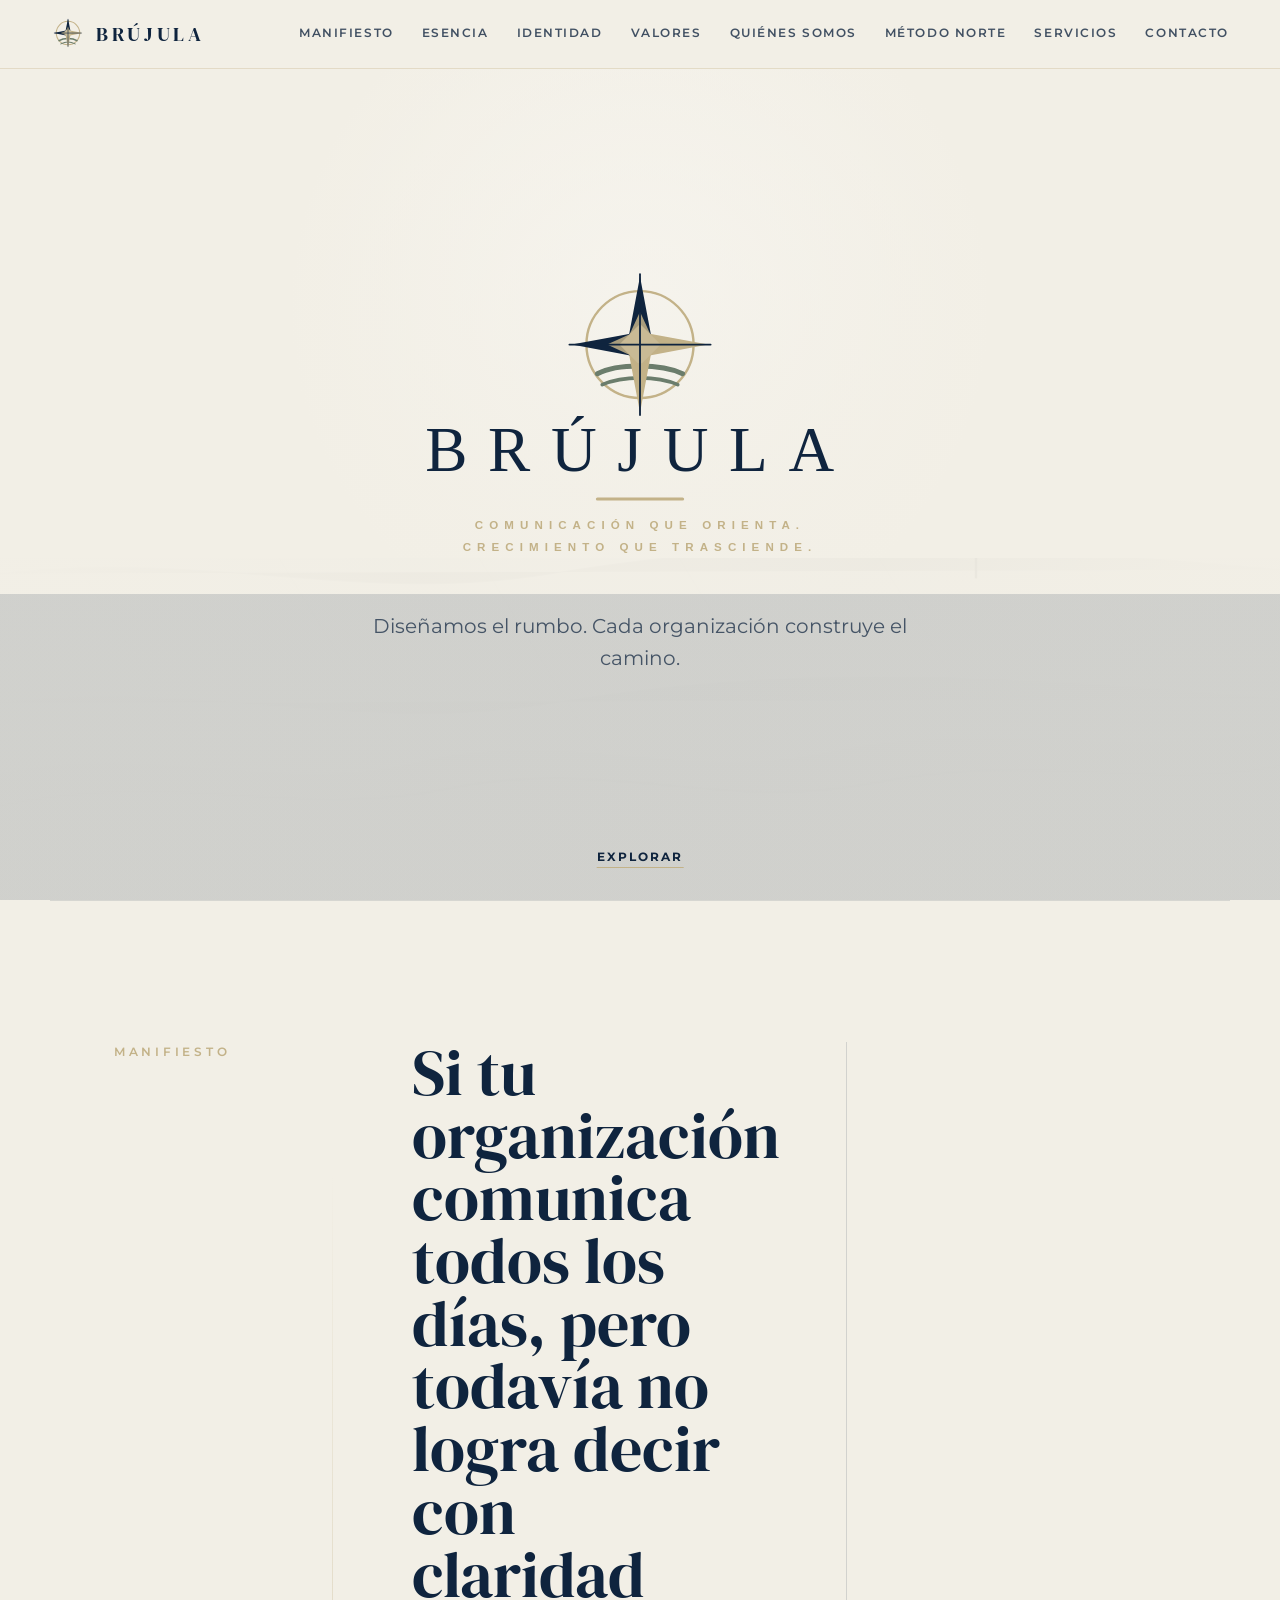
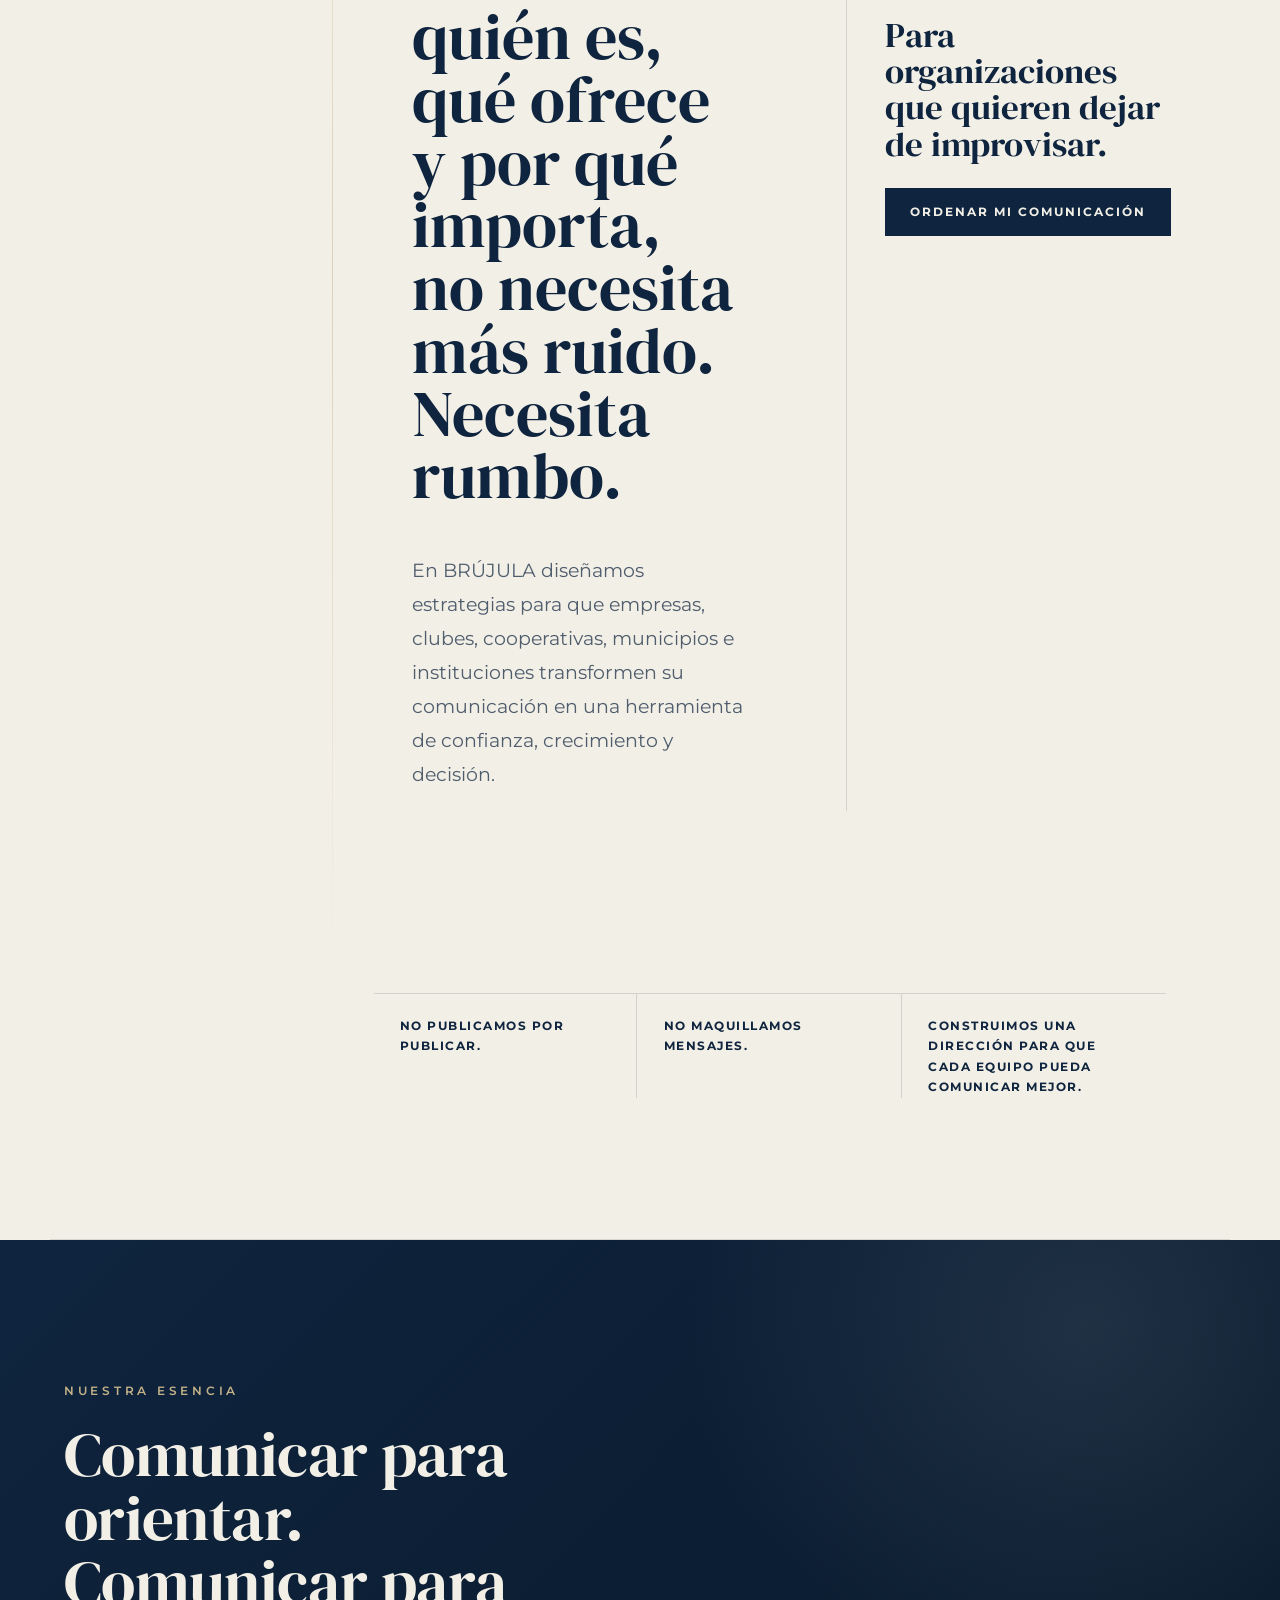
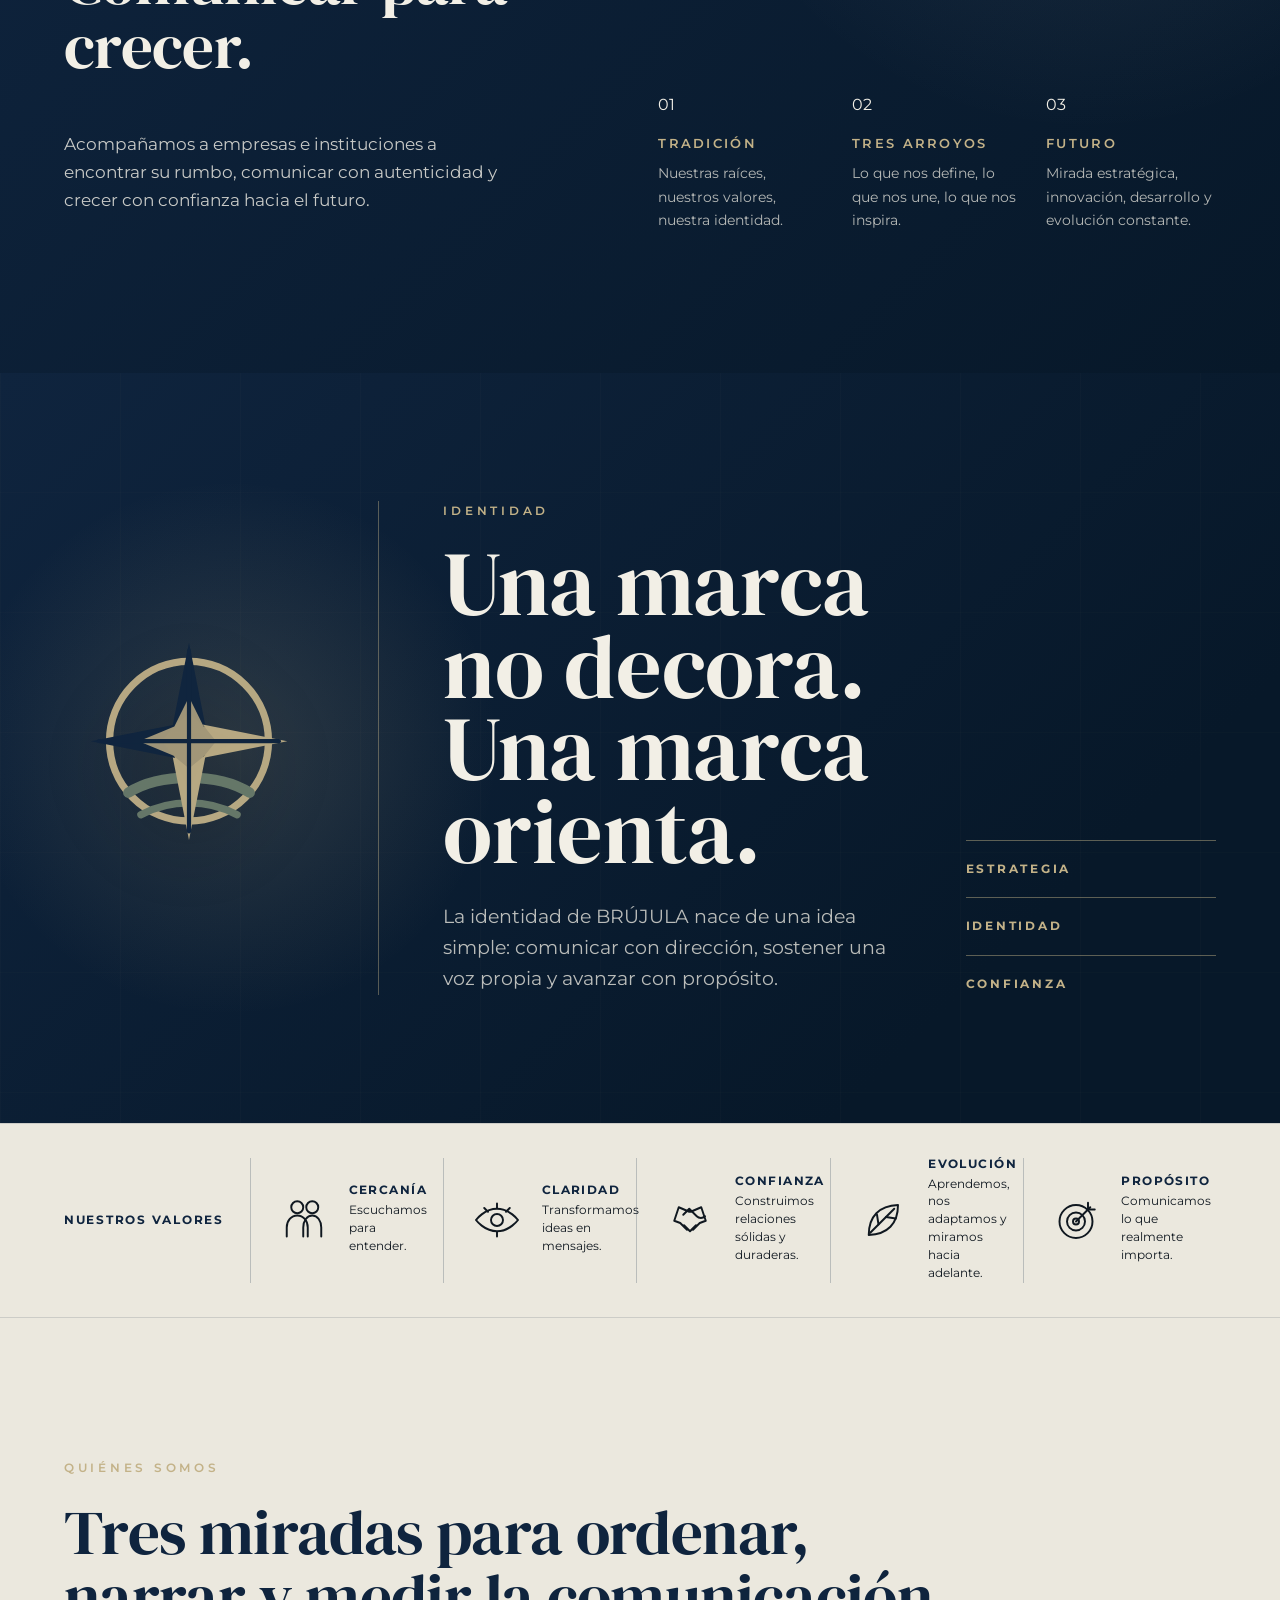
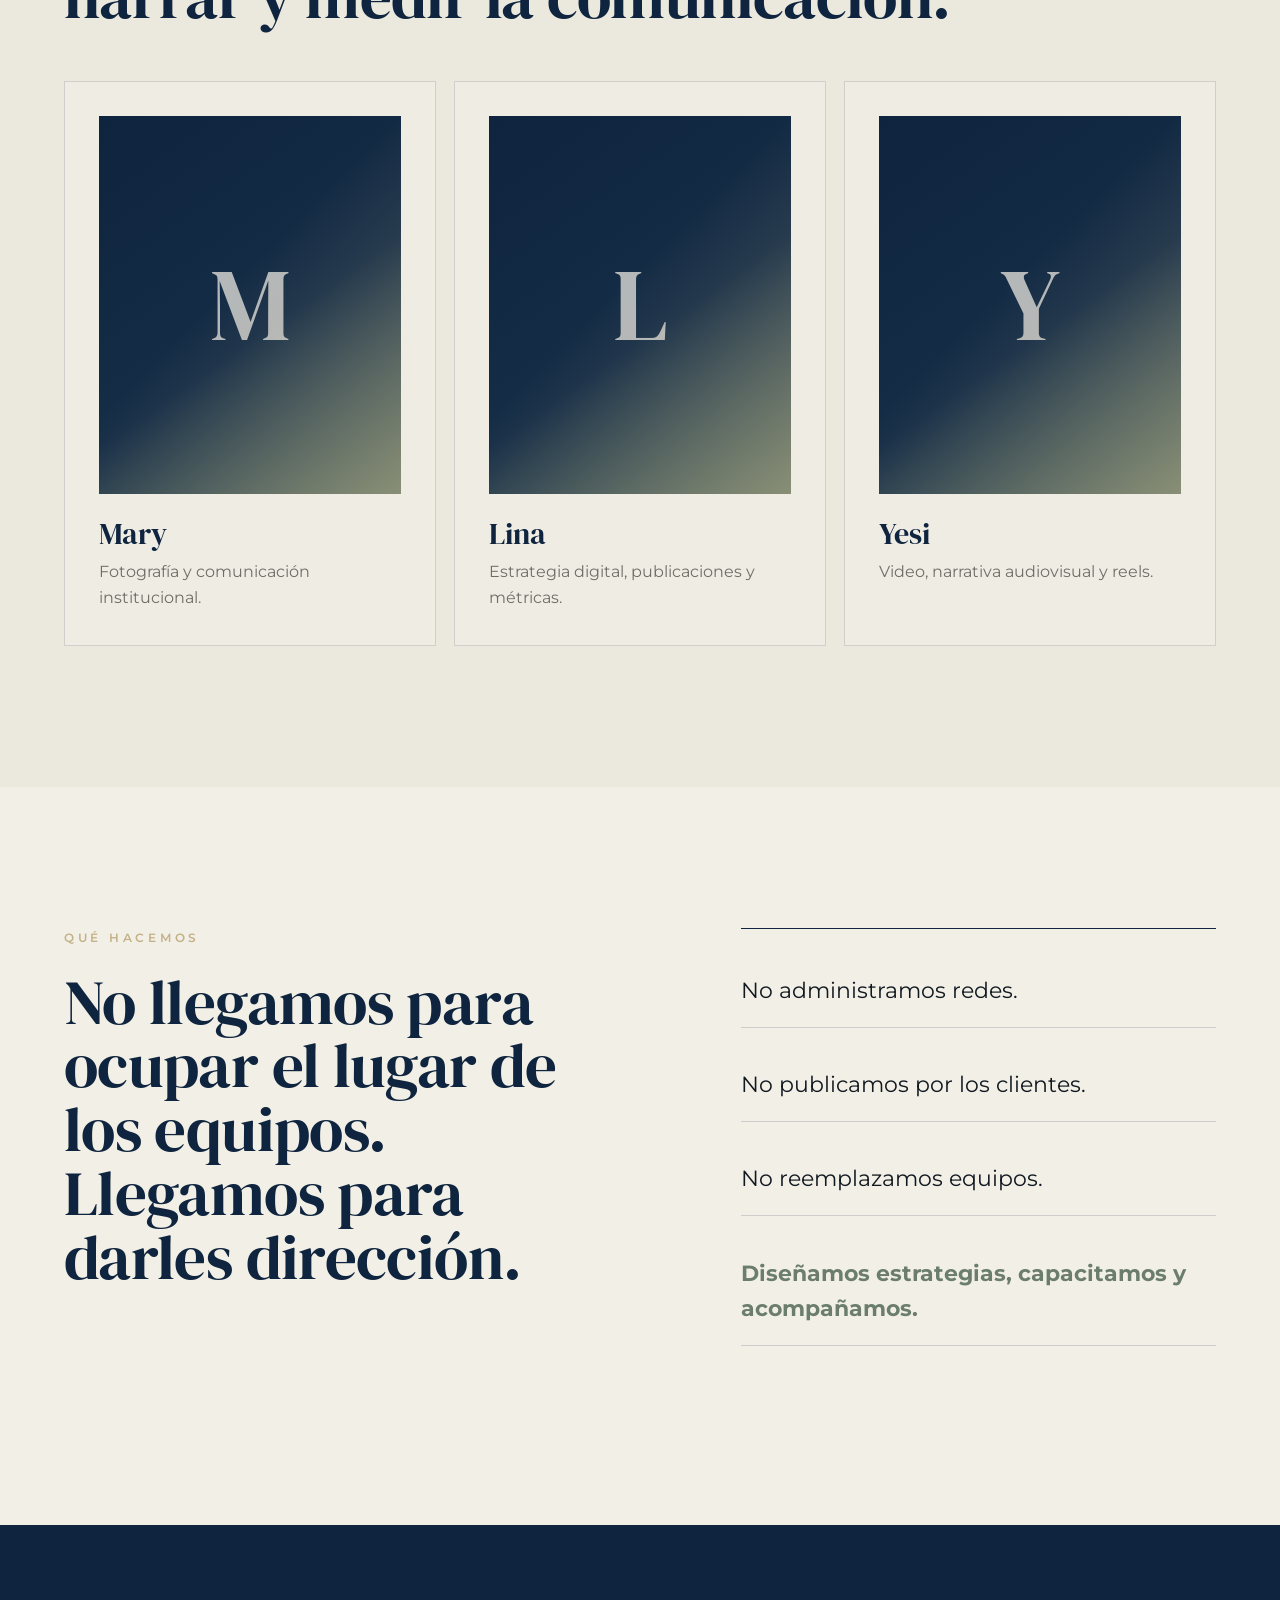
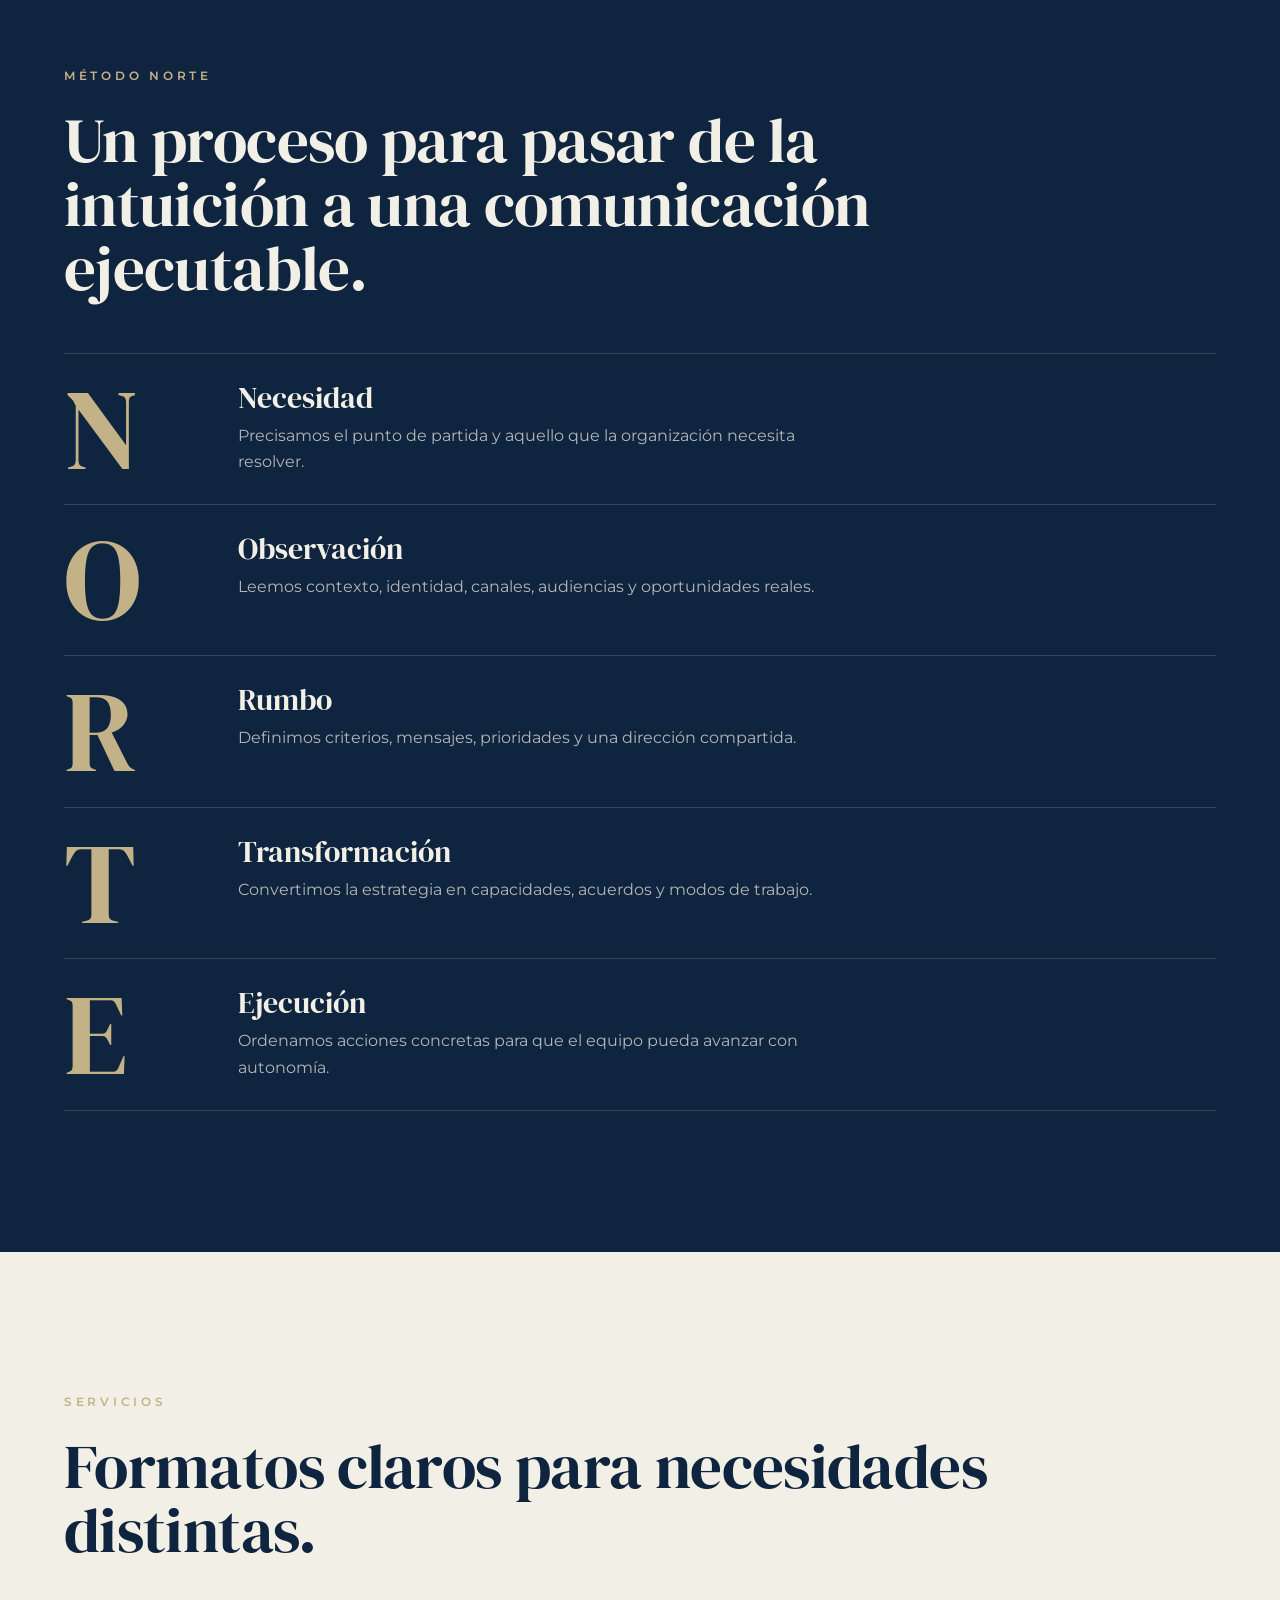
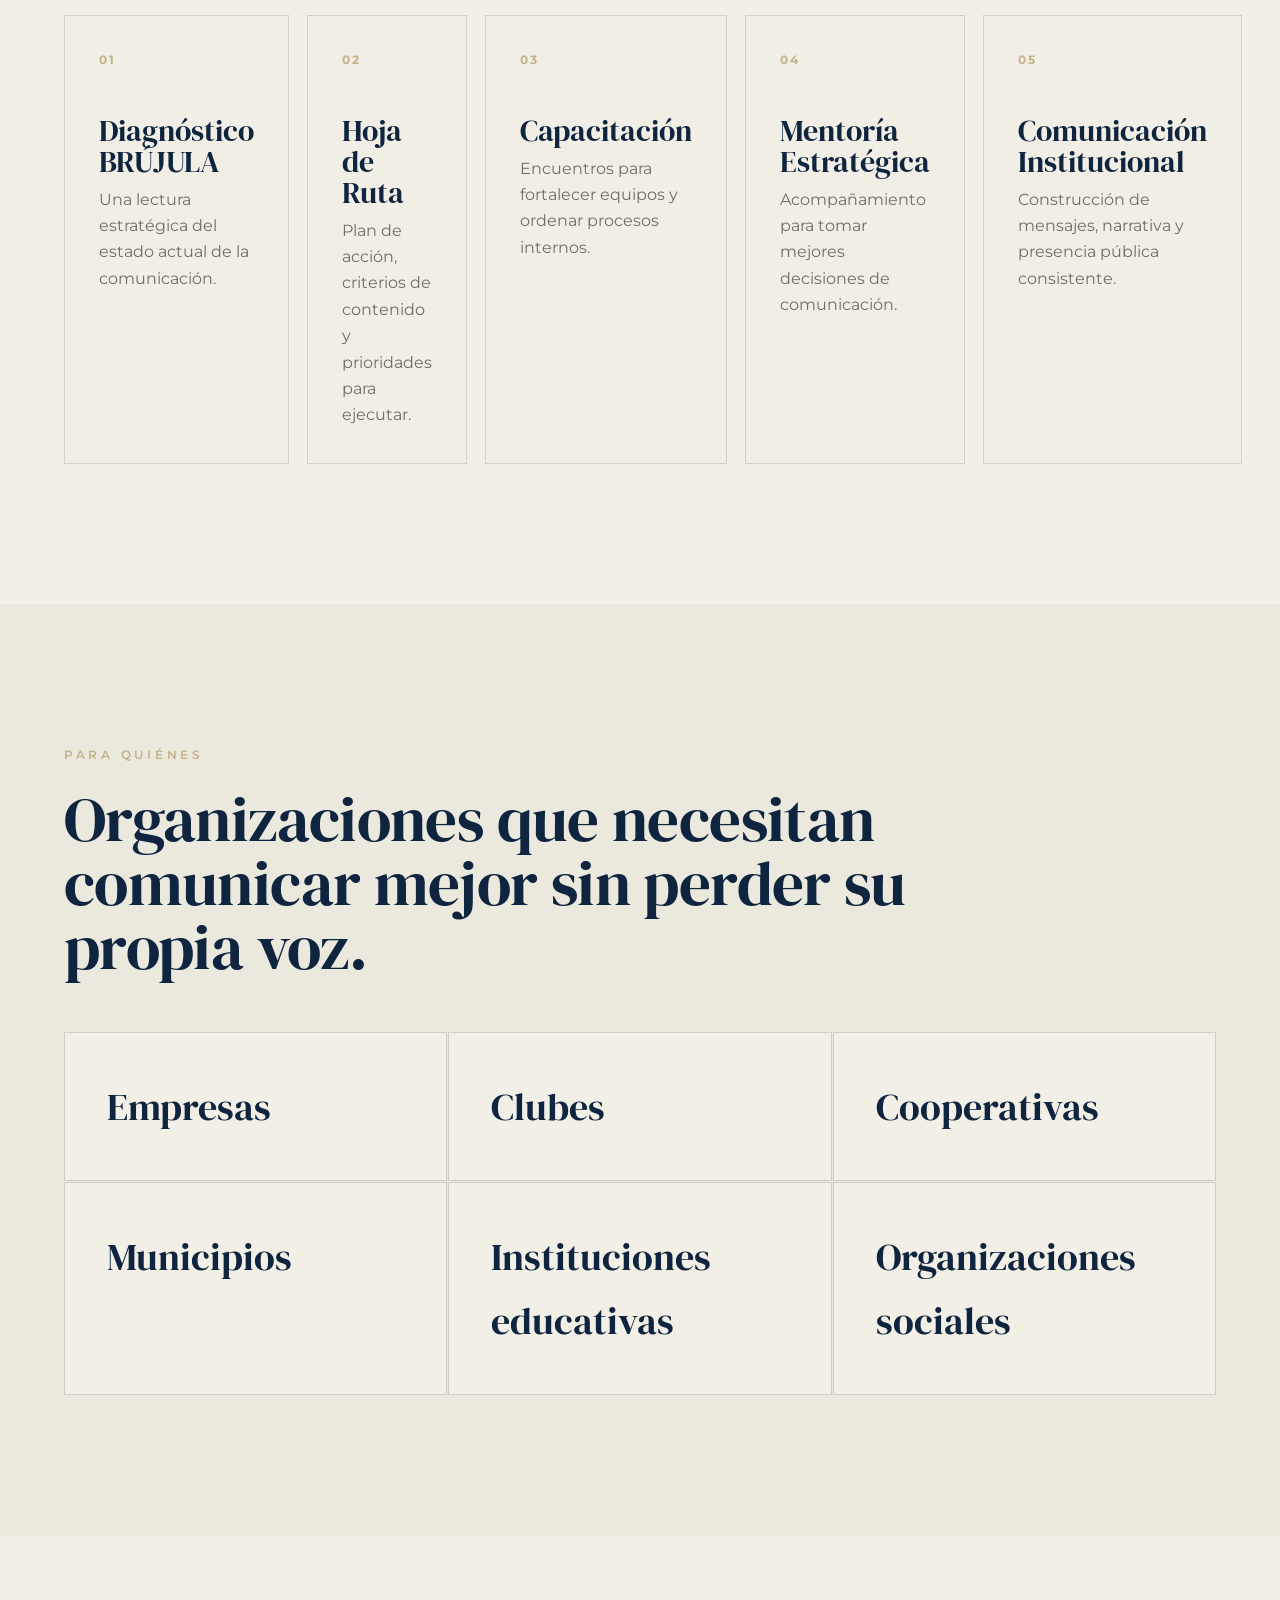
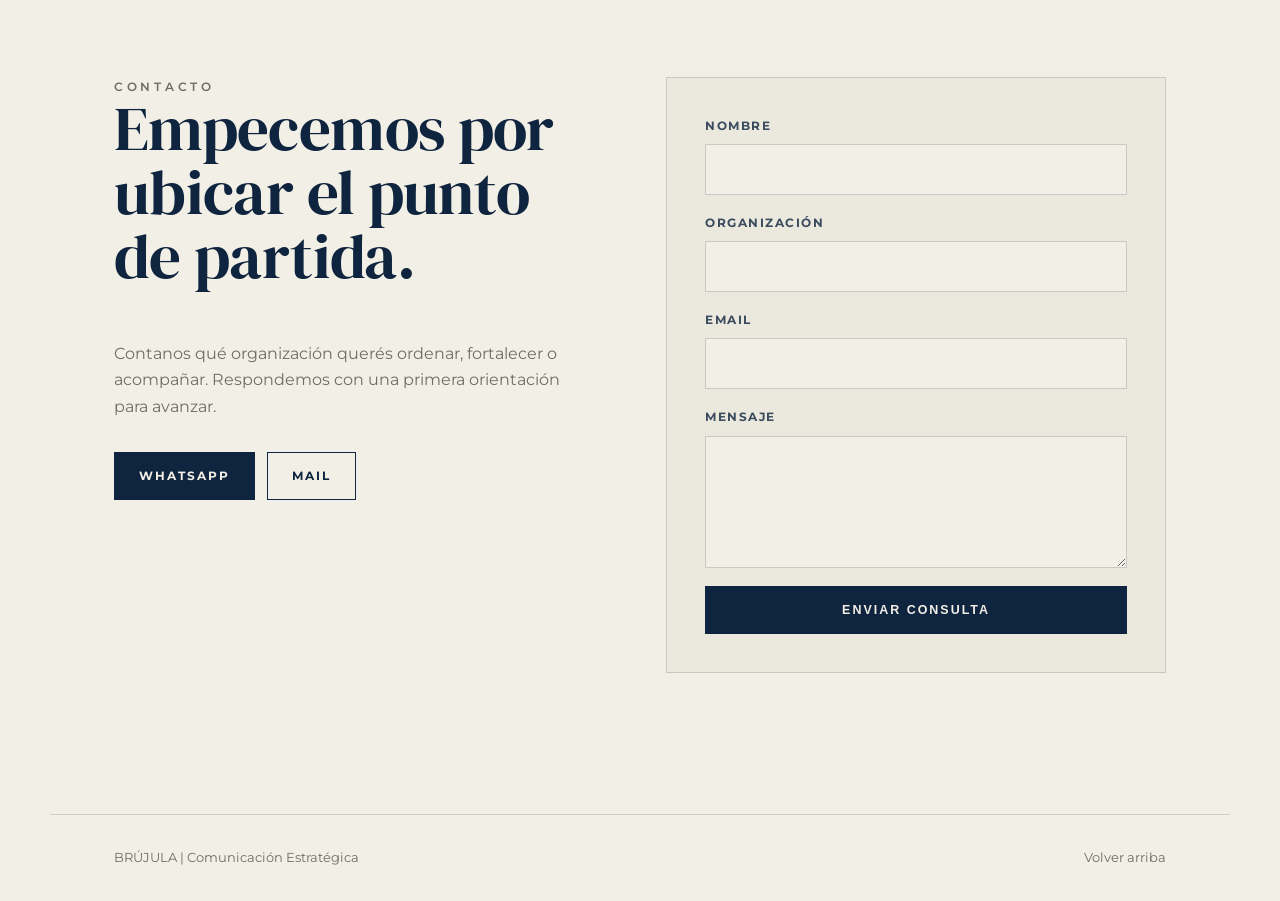
==== index.html @ 8073ec65 "Remove essence icons" ====
<!DOCTYPE html>
<html lang="es">
  <head>
    <meta charset="UTF-8" />
    <meta name="viewport" content="width=device-width, initial-scale=1.0" />
    <meta name="description" content="BRÚJULA | Comunicación Estratégica. Estrategias para que organizaciones comuniquen con autonomía, identidad y propósito." />
    <title>BRÚJULA | Comunicación Estratégica</title>
    <link rel="preconnect" href="https://fonts.googleapis.com" />
    <link rel="preconnect" href="https://fonts.gstatic.com" crossorigin />
    <link href="https://fonts.googleapis.com/css2?family=DM+Serif+Display&family=Montserrat:wght@400;500;600;700&display=swap" rel="stylesheet" />
    <link rel="stylesheet" href="./styles.css" />
    <link rel="stylesheet" href="./typography.css" />
  </head>
  <body>
    <header class="site-header" data-header>
      <a class="brand" href="#inicio" aria-label="BRÚJULA inicio"><img class="brand-logo" src="./assets/brujula-mark.svg" alt="" /><span>BRÚJULA</span></a>
      <button class="menu-toggle" type="button" data-menu-toggle aria-label="Abrir menu"><span></span><span></span></button>
      <nav class="site-nav" data-nav aria-label="Navegación principal">
        <a href="#manifiesto">Manifiesto</a><a href="#esencia">Esencia</a><a href="#identidad">Identidad</a><a href="#valores">Valores</a><a href="#equipo">Quiénes somos</a><a href="#norte">Método NORTE</a><a href="#servicios">Servicios</a><a href="#contacto">Contacto</a>
      </nav>
    </header>
    <main>
      <section class="hero" id="inicio">
        <div class="hero-media" aria-hidden="true"><img src="./assets/brujula-hero.svg" alt="" /></div>
        <div class="hero-content reveal">
          <img class="hero-logo" src="./assets/brujula-logo.svg" alt="BRÚJULA. Comunicación que orienta. Crecimiento que trasciende." />
          <p class="hero-quote">Diseñamos el rumbo. Cada organización construye el camino.</p>
        </div>
        <a class="scroll-cue" href="#manifiesto" aria-label="Ir al manifiesto">Explorar</a>
      </section>
      <section class="section manifesto manifesto-editorial" id="manifiesto">
        <div class="section-label reveal">Manifiesto</div>
        <div class="manifesto-copy reveal">
          <p>Si tu organización comunica todos los días, pero todavía no logra decir con claridad quién es, qué ofrece y por qué importa, no necesita más ruido. Necesita rumbo.</p>
          <p>En BRÚJULA diseñamos estrategias para que empresas, clubes, cooperativas, municipios e instituciones transformen su comunicación en una herramienta de confianza, crecimiento y decisión.</p>
        </div>
        <aside class="manifesto-invite reveal">
          <span>Para organizaciones que quieren dejar de improvisar.</span>
          <a class="button primary" href="#contacto">Ordenar mi comunicación</a>
        </aside>
        <div class="manifesto-notes reveal">
          <p>No publicamos por publicar.</p>
          <p>No maquillamos mensajes.</p>
          <p>Construimos una dirección para que cada equipo pueda comunicar mejor.</p>
        </div>
      </section>
      <section class="section essence" id="esencia">
        <div class="essence-copy reveal"><p class="eyebrow">Nuestra esencia</p><h2>Comunicar para orientar. Comunicar para crecer.</h2><p>Acompañamos a empresas e instituciones a encontrar su rumbo, comunicar con autenticidad y crecer con confianza hacia el futuro.</p></div>
        <div class="essence-grid">
          <article class="essence-item reveal"><span>01</span><h3>Tradición</h3><p>Nuestras raíces, nuestros valores, nuestra identidad.</p></article>
          <article class="essence-item reveal"><span>02</span><h3>Tres Arroyos</h3><p>Lo que nos define, lo que nos une, lo que nos inspira.</p></article>
          <article class="essence-item reveal"><span>03</span><h3>Futuro</h3><p>Mirada estratégica, innovación, desarrollo y evolución constante.</p></article>
        </div>
      </section>
      <section class="identity-feature" id="identidad">
        <div class="identity-mark reveal" aria-hidden="true"><img src="./assets/brujula-mark.svg" alt="" /></div>
        <div class="identity-copy reveal">
          <p class="eyebrow">Identidad</p>
          <h2>Una marca no decora. Una marca orienta.</h2>
          <p>La identidad de BRÚJULA nace de una idea simple: comunicar con dirección, sostener una voz propia y avanzar con propósito.</p>
        </div>
        <div class="identity-points reveal">
          <span>Estrategia</span>
          <span>Identidad</span>
          <span>Confianza</span>
        </div>
      </section>
      <section class="values-strip" id="valores">
        <h2>Nuestros valores</h2>
        <div class="values-list">
          <article><svg viewBox="0 0 64 64" aria-hidden="true"><circle cx="23" cy="15" r="8"/><circle cx="43" cy="15" r="8"/><path d="M9 54V42c0-9 6-16 14-16s14 7 14 16v12"/><path d="M31 54V42c0-9 5-16 12-16s12 7 12 16v12"/></svg><div><h3>Cercanía</h3><p>Escuchamos para entender.</p></div></article>
          <article><svg viewBox="0 0 64 64" aria-hidden="true"><path d="M4 32s11-15 28-15 28 15 28 15-11 15-28 15S4 32 4 32Z"/><circle cx="32" cy="32" r="8"/><path d="M32 10v6M32 48v6M15 16l5 5M49 16l-5 5"/></svg><div><h3>Claridad</h3><p>Transformamos ideas en mensajes.</p></div></article>
          <article><svg viewBox="0 0 64 64" aria-hidden="true"><path d="M23 25l8-8 10 10c3 3 8 3 11 0"/><path d="M28 45l-9-9-8-3 6-18 14 6"/><path d="M36 45l9-9 8-3-6-18-14 6"/><path d="M24 39l8 8 8-8"/></svg><div><h3>Confianza</h3><p>Construimos relaciones sólidas y duraderas.</p></div></article>
          <article><svg viewBox="0 0 64 64" aria-hidden="true"><path d="M52 12C27 13 13 27 13 52c25-1 39-15 39-40Z"/><path d="M15 49 47 17"/><path d="M26 38l-2-13M36 28l13 2"/></svg><div><h3>Evolución</h3><p>Aprendemos, nos adaptamos y miramos hacia adelante.</p></div></article>
          <article><svg viewBox="0 0 64 64" aria-hidden="true"><circle cx="32" cy="34" r="22"/><circle cx="32" cy="34" r="12"/><circle cx="32" cy="34" r="4"/><path d="M32 34 51 15"/><path d="M48 9v9h9"/></svg><div><h3>Propósito</h3><p>Comunicamos lo que realmente importa.</p></div></article>
        </div>
      </section>
      <section class="section team" id="equipo"><div class="section-heading reveal"><p class="eyebrow">Quiénes somos</p><h2>Tres miradas para ordenar, narrar y medir la comunicación.</h2></div><div class="team-grid"><article class="person reveal"><div class="portrait mary" aria-hidden="true">M</div><h3>Mary</h3><p>Fotografía y comunicación institucional.</p></article><article class="person reveal"><div class="portrait lina" aria-hidden="true">L</div><h3>Lina</h3><p>Estrategia digital, publicaciones y métricas.</p></article><article class="person reveal"><div class="portrait yesi" aria-hidden="true">Y</div><h3>Yesi</h3><p>Video, narrativa audiovisual y reels.</p></article></div></section>
      <section class="section what" id="que-hacemos"><div class="split"><div class="section-heading reveal"><p class="eyebrow">Qué hacemos</p><h2>No llegamos para ocupar el lugar de los equipos. Llegamos para darles dirección.</h2></div><div class="principles reveal"><p>No administramos redes.</p><p>No publicamos por los clientes.</p><p>No reemplazamos equipos.</p><strong>Diseñamos estrategias, capacitamos y acompañamos.</strong></div></div></section>
      <section class="section north" id="norte"><div class="section-heading reveal"><p class="eyebrow">Método NORTE</p><h2>Un proceso para pasar de la intuición a una comunicación ejecutable.</h2></div><div class="north-list"><article class="north-item reveal"><span>N</span><div><h3>Necesidad</h3><p>Precisamos el punto de partida y aquello que la organización necesita resolver.</p></div></article><article class="north-item reveal"><span>O</span><div><h3>Observación</h3><p>Leemos contexto, identidad, canales, audiencias y oportunidades reales.</p></div></article><article class="north-item reveal"><span>R</span><div><h3>Rumbo</h3><p>Definimos criterios, mensajes, prioridades y una dirección compartida.</p></div></article><article class="north-item reveal"><span>T</span><div><h3>Transformación</h3><p>Convertimos la estrategia en capacidades, acuerdos y modos de trabajo.</p></div></article><article class="north-item reveal"><span>E</span><div><h3>Ejecución</h3><p>Ordenamos acciones concretas para que el equipo pueda avanzar con autonomía.</p></div></article></div></section>
      <section class="section services" id="servicios"><div class="section-heading reveal"><p class="eyebrow">Servicios</p><h2>Formatos claros para necesidades distintas.</h2></div><div class="service-grid"><article class="service reveal"><span>01</span><h3>Diagnóstico BRÚJULA</h3><p>Una lectura estratégica del estado actual de la comunicación.</p></article><article class="service reveal"><span>02</span><h3>Hoja de Ruta</h3><p>Plan de acción, criterios de contenido y prioridades para ejecutar.</p></article><article class="service reveal"><span>03</span><h3>Capacitación</h3><p>Encuentros para fortalecer equipos y ordenar procesos internos.</p></article><article class="service reveal"><span>04</span><h3>Mentoría Estratégica</h3><p>Acompañamiento para tomar mejores decisiones de comunicación.</p></article><article class="service reveal"><span>05</span><h3>Comunicación Institucional</h3><p>Construcción de mensajes, narrativa y presencia pública consistente.</p></article></div></section>
      <section class="section audiences" id="para-quienes"><div class="section-heading reveal"><p class="eyebrow">Para quiénes</p><h2>Organizaciones que necesitan comunicar mejor sin perder su propia voz.</h2></div><ul class="audience-list reveal" aria-label="Tipos de organizaciones"><li>Empresas</li><li>Clubes</li><li>Cooperativas</li><li>Municipios</li><li>Instituciones educativas</li><li>Organizaciones sociales</li></ul></section>
      <section class="section contact" id="contacto"><div class="contact-copy reveal"><p class="eyebrow">Contacto</p><h2>Empecemos por ubicar el punto de partida.</h2><p>Contanos qué organización querés ordenar, fortalecer o acompañar. Respondemos con una primera orientación para avanzar.</p><div class="contact-actions"><a class="button primary" href="https://wa.me/5490000000000" target="_blank" rel="noreferrer">WhatsApp</a><a class="button secondary" href="mailto:hola@brujulacomunicacion.com">Mail</a></div></div><form class="contact-form reveal" action="mailto:hola@brujulacomunicacion.com" method="post" enctype="text/plain"><label>Nombre<input type="text" name="nombre" autocomplete="name" required /></label><label>Organización<input type="text" name="organizacion" autocomplete="organization" /></label><label>Email<input type="email" name="email" autocomplete="email" required /></label><label>Mensaje<textarea name="mensaje" rows="5" required></textarea></label><button class="button primary" type="submit">Enviar consulta</button></form></section>
    </main>
    <footer class="site-footer"><span>BRÚJULA | Comunicación Estratégica</span><a href="#inicio">Volver arriba</a></footer>
    <script src="./script.js"></script>
  </body>
</html>
---- styles.css ----
:root{--navy:#0f243e;--deep:#071829;--sage:#6b7d6c;--gold:#c3b288;--paper:#f2efe6;--mist:#d5dde3;--ink:#101820;--muted:#6f6d66;--line:rgba(15,36,62,.16);--serif:"DM Serif Display",Georgia,serif;--sans:"Montserrat",Arial,sans-serif;--max:1180px}*{box-sizing:border-box}html{scroll-behavior:smooth}body{margin:0;background:var(--paper);color:var(--ink);font-family:var(--sans);line-height:1.65}img{display:block;max-width:100%}a{color:inherit;text-decoration:none}.site-header{align-items:center;backdrop-filter:blur(18px);background:rgba(242,239,230,.9);border-bottom:1px solid rgba(195,178,136,.34);display:flex;justify-content:space-between;left:0;padding:17px clamp(20px,4vw,58px);position:fixed;right:0;top:0;transition:.22s ease;z-index:20}.site-header.is-scrolled{background:rgba(242,239,230,.96);box-shadow:0 18px 38px rgba(15,36,62,.08);padding-bottom:12px;padding-top:12px}.brand{align-items:center;color:var(--navy);display:inline-flex;font-family:var(--serif);font-size:1.25rem;gap:11px;letter-spacing:.18em}.brand-mark{aspect-ratio:1;border:1px solid var(--gold);border-radius:50%;display:inline-block;height:29px;position:relative}.brand-mark:before,.brand-mark:after{background:var(--navy);content:"";left:50%;position:absolute;top:50%;transform-origin:center}.brand-mark:before{height:22px;transform:translate(-50%,-50%) rotate(10deg);width:2px}.brand-mark:after{height:2px;transform:translate(-50%,-50%) rotate(-9deg);width:25px}.site-nav{align-items:center;display:flex;gap:clamp(16px,2.2vw,32px);font-size:.74rem;font-weight:600;letter-spacing:.13em;text-transform:uppercase}.site-nav a{color:rgba(15,36,62,.78);transition:color .18s ease}.site-nav a:hover{color:var(--gold)}.menu-toggle{background:transparent;border:0;display:none;height:38px;padding:0;width:38px}.menu-toggle span{background:var(--navy);display:block;height:1px;margin:8px auto;width:24px}.hero{align-items:center;display:grid;min-height:100svh;overflow:hidden;padding:118px clamp(22px,5vw,72px) 76px;position:relative;text-align:center}.hero:before{background:linear-gradient(180deg,rgba(242,239,230,.38),rgba(242,239,230,.94) 74%),radial-gradient(circle at 50% 34%,rgba(255,255,255,.68),rgba(242,239,230,.28) 40%,rgba(242,239,230,.8) 73%);content:"";inset:0;position:absolute;z-index:1}.hero:after{background:linear-gradient(180deg,transparent 0 66%,rgba(15,36,62,.82) 66% 100%);content:"";inset:0;opacity:.18;position:absolute;z-index:1}.hero-media{inset:auto 0 0;height:38%;overflow:hidden;position:absolute}.hero-media img{filter:grayscale(.8) contrast(.92);height:100%;object-fit:cover;object-position:center bottom;opacity:.58;width:100%}.hero-content{margin:0 auto;max-width:930px;position:relative;z-index:2}.hero-compass{border:2px solid rgba(195,178,136,.78);border-radius:50%;height:clamp(98px,12vw,152px);margin:0 auto 30px;position:relative;width:clamp(98px,12vw,152px)}.hero-compass:before,.hero-compass:after,.hero-compass span:before,.hero-compass span:after{content:"";left:50%;position:absolute;top:50%;transform-origin:center}.hero-compass:before{background:var(--navy);height:92%;transform:translate(-50%,-50%) rotate(7deg);width:7px}.hero-compass:after{background:var(--gold);height:7px;transform:translate(-50%,-50%) rotate(-6deg);width:112%}.hero-compass span:before{border-bottom:28px solid var(--gold);border-left:12px solid transparent;border-right:12px solid transparent;transform:translate(-50%,-84%) rotate(42deg)}.hero-compass span:after{border-bottom:36px solid var(--navy);border-left:12px solid transparent;border-right:12px solid transparent;transform:translate(-50%,-88%) rotate(7deg)}h1,h2,h3,p{margin-top:0}h1,h2,h3{font-family:var(--serif);font-weight:400;line-height:1.02}h1{color:var(--navy);font-size:clamp(5rem,13vw,12rem);letter-spacing:.18em;margin:0 0 24px;text-indent:.18em}.subtitle{color:var(--gold);font-size:clamp(.9rem,1.5vw,1.18rem);font-weight:600;letter-spacing:.34em;line-height:1.8;margin:0 auto 26px;text-transform:uppercase}.hero-quote{color:rgba(15,36,62,.72);font-size:clamp(1rem,1.8vw,1.22rem);margin:0 auto;max-width:560px}.scroll-cue{border-bottom:1px solid var(--gold);bottom:32px;color:var(--navy);font-size:.72rem;font-weight:700;left:50%;letter-spacing:.18em;position:absolute;text-transform:uppercase;transform:translateX(-50%);z-index:2}.section{padding:clamp(78px,11vw,142px) clamp(20px,5vw,72px)}.section-heading,.manifesto,.split,.contact,.site-footer{margin:0 auto;max-width:var(--max)}.section-heading{margin-bottom:42px}.section-heading h2,.contact h2,.essence h2{color:var(--navy);font-size:clamp(2.2rem,4.7vw,4.85rem);max-width:900px}.eyebrow,.section-label{color:var(--gold);font-size:.78rem;font-weight:600;letter-spacing:.3em;margin:0 0 22px;text-transform:uppercase}.manifesto{display:grid;gap:clamp(34px,8vw,100px);grid-template-columns:180px 1fr}.manifesto-copy{color:var(--navy);font-family:var(--serif);font-size:clamp(1.75rem,3vw,3.15rem);line-height:1.12}.manifesto-copy p+p{color:rgba(15,36,62,.68);margin-top:32px}.essence{background:radial-gradient(circle at 85% 12%,rgba(213,221,227,.1),transparent 32%),linear-gradient(135deg,var(--navy),var(--deep));color:var(--paper);display:grid;gap:clamp(42px,7vw,90px);grid-template-columns:.95fr 1.05fr}.essence-copy,.essence-grid{max-width:560px}.essence-copy{justify-self:end}.essence h2{color:var(--paper);font-size:clamp(2.1rem,4vw,4.2rem)}.essence-copy p:not(.eyebrow){color:rgba(242,239,230,.82);font-size:1.06rem;max-width:450px}.essence-grid{align-self:end;display:grid;gap:24px;grid-template-columns:repeat(3,1fr)}.essence-item h3{color:var(--gold);font-family:var(--sans);font-size:.84rem;font-weight:600;letter-spacing:.17em;margin:18px 0 12px;text-transform:uppercase}.essence-item p{color:rgba(242,239,230,.74);font-size:.88rem;margin:0}.line-icon{height:54px;position:relative;width:68px}.building{border:2px solid var(--gold);border-top:0}.building:before{border-bottom:18px solid var(--gold);border-left:20px solid transparent;border-right:20px solid transparent;content:"";left:12px;position:absolute;top:-18px}.building:after{background:repeating-linear-gradient(90deg,transparent 0 11px,var(--gold) 11px 13px),repeating-linear-gradient(0deg,transparent 0 19px,var(--gold) 19px 21px);content:"";inset:10px;position:absolute}.waves:before,.waves:after{border-top:3px solid var(--gold);border-radius:50%;content:"";height:16px;left:0;position:absolute;width:68px}.waves:before{top:14px}.waves:after{top:30px}.future:before{border-right:3px solid var(--gold);border-top:3px solid var(--gold);content:"";height:48px;position:absolute;right:8px;top:2px;width:48px}.future:after{background:var(--gold);content:"";height:3px;left:4px;position:absolute;top:37px;transform:rotate(-45deg);transform-origin:right;width:76px}.team,.audiences{background:#ebe8de}.team-grid,.service-grid{display:grid;gap:18px;grid-template-columns:repeat(3,1fr);margin:0 auto;max-width:var(--max)}.person,.service{background:rgba(242,239,230,.72);border:1px solid rgba(15,36,62,.14);border-radius:0;padding:clamp(22px,3vw,34px)}.portrait{align-items:center;aspect-ratio:4/5;background:linear-gradient(145deg,var(--navy),#152d47 56%,var(--sage));color:rgba(242,239,230,.72);display:flex;font-family:var(--serif);font-size:clamp(4rem,8vw,7rem);justify-content:center;margin-bottom:24px;position:relative}.portrait:after{background:linear-gradient(135deg,transparent 44%,rgba(195,178,136,.34));content:"";inset:0;position:absolute}.person h3,.service h3,.north-item h3{color:var(--navy);font-size:1.8rem;margin-bottom:10px}.person p,.service p,.north-item p,.contact-copy p{color:var(--muted);margin-bottom:0}.split{display:grid;gap:clamp(40px,8vw,96px);grid-template-columns:1.1fr .9fr}.principles{border-top:1px solid var(--navy);padding-top:26px}.principles p,.principles strong{border-bottom:1px solid var(--line);display:block;font-size:clamp(1.05rem,1.8vw,1.35rem);padding:18px 0}.principles strong{color:var(--sage);font-weight:700}.north{background:var(--navy);color:var(--paper)}.north .section-heading h2{color:var(--paper)}.north .eyebrow,.north-item span{color:var(--gold)}.north-list{margin:0 auto;max-width:var(--max)}.north-item{align-items:start;border-top:1px solid rgba(242,239,230,.18);display:grid;gap:clamp(24px,5vw,80px);grid-template-columns:110px 1fr;padding:28px 0}.north-item:last-child{border-bottom:1px solid rgba(242,239,230,.18)}.north-item span{font-family:var(--serif);font-size:clamp(4rem,9vw,8rem);line-height:.82}.north-item h3{color:var(--paper)}.north-item p{color:rgba(242,239,230,.72);max-width:620px}.service-grid{grid-template-columns:repeat(5,1fr)}.service{min-height:260px}.service span{color:var(--gold);display:block;font-size:.78rem;font-weight:700;letter-spacing:.2em;margin-bottom:44px}.audience-list{display:grid;gap:1px;grid-template-columns:repeat(3,1fr);list-style:none;margin:0 auto;max-width:var(--max);padding:0}.audience-list li{background:var(--paper);border:1px solid var(--line);color:var(--navy);font-family:var(--serif);font-size:clamp(1.55rem,3vw,2.6rem);padding:clamp(22px,4vw,42px)}.contact{align-items:start;display:grid;gap:clamp(38px,8vw,100px);grid-template-columns:.95fr 1.05fr}.contact-copy p{max-width:540px}.contact-actions{display:flex;flex-wrap:wrap;gap:12px;margin-top:32px}.button{align-items:center;border:1px solid var(--navy);border-radius:0;display:inline-flex;font-size:.78rem;font-weight:700;justify-content:center;letter-spacing:.16em;min-height:48px;padding:0 24px;text-transform:uppercase;transition:.18s ease}.button:hover{transform:translateY(-2px)}.button.primary{background:var(--navy);color:var(--paper)}.button.secondary{background:transparent;color:var(--navy)}.contact-form{background:#ebe8de;border:1px solid var(--line);display:grid;gap:18px;padding:clamp(22px,4vw,38px)}label{color:rgba(15,36,62,.8);display:grid;font-size:.78rem;font-weight:700;gap:8px;letter-spacing:.12em;text-transform:uppercase}input,textarea{background:var(--paper);border:1px solid rgba(15,36,62,.18);border-radius:0;color:var(--ink);font:inherit;padding:14px 15px;width:100%}input:focus,textarea:focus{border-color:var(--sage);outline:2px solid rgba(107,125,108,.18)}textarea{resize:vertical}.site-footer{align-items:center;border-top:1px solid var(--line);color:var(--muted);display:flex;font-size:.82rem;justify-content:space-between;padding:32px clamp(20px,5vw,72px)}.reveal{opacity:0;transform:translateY(24px);transition:opacity .7s ease,transform .7s ease}.reveal.is-visible{opacity:1;transform:translateY(0)}@media(max-width:1040px){.service-grid{grid-template-columns:repeat(2,1fr)}.service:last-child{grid-column:span 2}.essence{grid-template-columns:1fr}.essence-copy{justify-self:start}.essence-copy,.essence-grid{max-width:var(--max)}}@media(max-width:820px){.menu-toggle{display:block}.site-nav{background:var(--paper);border-bottom:1px solid var(--line);display:grid;gap:0;left:0;opacity:0;padding:78px 20px 18px;pointer-events:none;position:fixed;right:0;top:0;transform:translateY(-12px);transition:.18s ease;z-index:-1}.site-nav.is-open{opacity:1;pointer-events:auto;transform:translateY(0)}.site-nav a{border-top:1px solid var(--line);padding:16px 0}.hero{min-height:92svh}h1{letter-spacing:.12em;text-indent:.12em}.manifesto,.split,.contact{grid-template-columns:1fr}.team-grid,.audience-list,.essence-grid{grid-template-columns:1fr}.north-item{grid-template-columns:72px 1fr}}@media(max-width:620px){.site-header,.hero,.section{padding-left:18px;padding-right:18px}.brand{letter-spacing:.1em}h1{font-size:clamp(3.7rem,18vw,6.4rem)}.subtitle{letter-spacing:.2em}.service-grid{grid-template-columns:1fr}.service:last-child{grid-column:auto}.north-item{gap:18px;grid-template-columns:1fr}.north-item span{font-size:4.2rem}.contact-actions,.site-footer{align-items:stretch;flex-direction:column}.button{width:100%}}@media(prefers-reduced-motion:reduce){*,*:before,*:after{scroll-behavior:auto!important;transition:none!important}.reveal{opacity:1;transform:none}}
---- typography.css ----
:root {
  --serif: "DM Serif Display", Georgia, serif;
}

h1,
h2,
h3,
.manifesto-copy,
.audience-list li {
  font-optical-sizing: auto;
}

h1,
h2,
h3 {
  font-weight: 400;
}

h1 {
  letter-spacing: 0.16em;
  text-indent: 0.16em;
}

.section-heading h2,
.contact h2,
.essence h2 {
  font-size: clamp(2.25rem, 4.9vw, 5.1rem);
  font-weight: 500;
  letter-spacing: -0.01em;
  max-width: 940px;
}

.manifesto-copy {
  font-size: clamp(1.8rem, 3.1vw, 3.35rem);
  font-weight: 400;
}

.manifesto-editorial {
  align-items: start;
  border-bottom: 1px solid rgba(15, 36, 62, 0.12);
  border-top: 1px solid rgba(15, 36, 62, 0.12);
  grid-template-columns: 160px minmax(0, 1fr) 320px;
  position: relative;
}

.manifesto-editorial::before {
  background: linear-gradient(180deg, rgba(195, 178, 136, 0), rgba(195, 178, 136, 0.48), rgba(195, 178, 136, 0));
  content: "";
  height: 72%;
  left: clamp(200px, 22vw, 310px);
  position: absolute;
  top: 14%;
  width: 1px;
}

.manifesto-editorial .manifesto-copy {
  padding-left: clamp(18px, 3vw, 44px);
}

.manifesto-editorial .manifesto-copy p:first-child {
  color: var(--navy);
  font-size: clamp(2.45rem, 5vw, 5.8rem);
  line-height: 0.98;
  margin-bottom: clamp(28px, 4vw, 46px);
}

.manifesto-editorial .manifesto-copy p:nth-child(2) {
  color: rgba(15, 36, 62, 0.72);
  font-family: var(--sans);
  font-size: clamp(1rem, 1.5vw, 1.18rem);
  line-height: 1.8;
  max-width: 690px;
}

.manifesto-invite {
  align-self: stretch;
  border-left: 1px solid rgba(15, 36, 62, 0.14);
  display: flex;
  flex-direction: column;
  gap: 26px;
  justify-content: center;
  padding-left: clamp(24px, 3vw, 42px);
}

.manifesto-invite span {
  color: var(--navy);
  font-family: var(--serif);
  font-size: clamp(1.7rem, 2.7vw, 2.55rem);
  line-height: 1.05;
}

.manifesto-invite .button {
  align-self: start;
  white-space: nowrap;
}

.manifesto-notes {
  border-top: 1px solid rgba(15, 36, 62, 0.14);
  display: grid;
  gap: 1px;
  grid-column: 2 / 4;
  grid-template-columns: repeat(3, 1fr);
  margin-top: clamp(44px, 7vw, 82px);
}

.manifesto-notes p {
  border-right: 1px solid rgba(15, 36, 62, 0.14);
  color: var(--navy);
  font-size: 0.78rem;
  font-weight: 700;
  letter-spacing: 0.12em;
  margin: 0;
  padding: 22px clamp(18px, 2vw, 30px) 0;
  text-transform: uppercase;
}

.manifesto-notes p:last-child {
  border-right: 0;
}

.person h3,
.service h3,
.north-item h3 {
  font-size: 1.9rem;
  font-weight: 400;
}

.brand {
  font-family: var(--serif);
}

.brand-logo {
  height: 34px;
  width: 34px;
}

.hero-logo {
  margin: 0 auto 26px;
  max-width: min(720px, 92vw);
  width: 100%;
}

.hero-compass {
  display: none;
}

.identity-feature {
  background:
    radial-gradient(circle at 18% 50%, rgba(195, 178, 136, 0.18), transparent 24%),
    linear-gradient(135deg, var(--navy), #071829 78%);
  color: var(--paper);
  display: grid;
  gap: clamp(28px, 5vw, 70px);
  grid-template-columns: 0.55fr 1.15fr 0.55fr;
  min-height: 560px;
  overflow: hidden;
  padding: clamp(72px, 10vw, 128px) clamp(20px, 5vw, 72px);
  position: relative;
}

.identity-feature::after {
  background:
    linear-gradient(90deg, rgba(195, 178, 136, 0.2) 1px, transparent 1px),
    linear-gradient(0deg, rgba(195, 178, 136, 0.16) 1px, transparent 1px);
  background-size: 120px 120px;
  content: "";
  inset: 0;
  opacity: 0.12;
  position: absolute;
}

.identity-mark,
.identity-copy,
.identity-points {
  position: relative;
  z-index: 1;
}

.identity-mark {
  align-self: center;
  justify-self: center;
}

.identity-mark img {
  filter: drop-shadow(0 22px 36px rgba(0, 0, 0, 0.26));
  opacity: 0.92;
  width: clamp(150px, 18vw, 250px);
}

.identity-copy {
  align-self: center;
  border-left: 1px solid rgba(195, 178, 136, 0.42);
  padding-left: clamp(28px, 5vw, 72px);
}

.identity-copy h2 {
  color: var(--paper);
  font-size: clamp(3.1rem, 7vw, 7.8rem);
  line-height: 0.92;
  margin-bottom: 28px;
  max-width: 900px;
}

.identity-copy p:not(.eyebrow) {
  color: rgba(242, 239, 230, 0.76);
  font-size: clamp(1rem, 1.5vw, 1.18rem);
  margin: 0;
  max-width: 560px;
}

.identity-points {
  align-self: end;
  display: grid;
  gap: 18px;
  justify-self: stretch;
}

.identity-points span {
  border-top: 1px solid rgba(195, 178, 136, 0.46);
  color: var(--gold);
  font-family: var(--sans);
  font-size: 0.78rem;
  font-weight: 700;
  letter-spacing: 0.22em;
  padding-top: 18px;
  text-transform: uppercase;
}

.values-strip {
  align-items: center;
  background: #ebe8de;
  border-bottom: 1px solid rgba(15, 36, 62, 0.14);
  border-top: 1px solid rgba(15, 36, 62, 0.14);
  display: grid;
  gap: 26px;
  grid-template-columns: 160px 1fr;
  padding: 34px clamp(20px, 5vw, 72px);
}

.values-strip h2 {
  color: var(--navy);
  font-family: var(--sans);
  font-size: 0.78rem;
  font-weight: 700;
  letter-spacing: 0.14em;
  margin: 0;
  text-transform: uppercase;
}

.values-list {
  display: grid;
  gap: 0;
  grid-template-columns: repeat(5, minmax(0, 1fr));
}

.values-list article {
  align-items: center;
  border-left: 1px solid rgba(15, 36, 62, 0.22);
  display: grid;
  gap: 18px;
  grid-template-columns: 54px 1fr;
  min-height: 82px;
  padding: 0 clamp(16px, 2vw, 28px);
}

.values-list svg {
  fill: none;
  height: 48px;
  stroke: var(--ink);
  stroke-linecap: round;
  stroke-linejoin: round;
  stroke-width: 2.6;
  width: 54px;
}

.values-list h3 {
  color: var(--navy);
  font-family: var(--sans);
  font-size: 0.74rem;
  font-weight: 700;
  letter-spacing: 0.12em;
  margin: 0 0 6px;
  text-transform: uppercase;
}

.values-list p {
  color: var(--ink);
  font-size: 0.72rem;
  line-height: 1.55;
  margin: 0;
  max-width: 170px;
}

@media (max-width: 820px) {
  .identity-feature {
    grid-template-columns: 1fr;
  }

  .manifesto-editorial {
    grid-template-columns: 1fr;
  }

  .manifesto-editorial::before {
    display: none;
  }

  .manifesto-editorial .manifesto-copy {
    padding-left: 0;
  }

  .manifesto-invite {
    border-left: 0;
    border-top: 1px solid rgba(15, 36, 62, 0.14);
    padding-left: 0;
    padding-top: 28px;
  }

  .manifesto-notes {
    grid-column: auto;
    grid-template-columns: 1fr;
  }

  .manifesto-notes p {
    border-right: 0;
    border-top: 1px solid rgba(15, 36, 62, 0.14);
    padding-left: 0;
  }

  .identity-copy {
    border-left: 0;
    border-top: 1px solid rgba(195, 178, 136, 0.42);
    padding-left: 0;
    padding-top: 32px;
  }

  .values-strip {
    grid-template-columns: 1fr;
  }

  .values-list {
    grid-template-columns: 1fr;
  }

  .values-list article {
    border-left: 0;
    border-top: 1px solid rgba(15, 36, 62, 0.16);
    padding: 18px 0;
  }
}
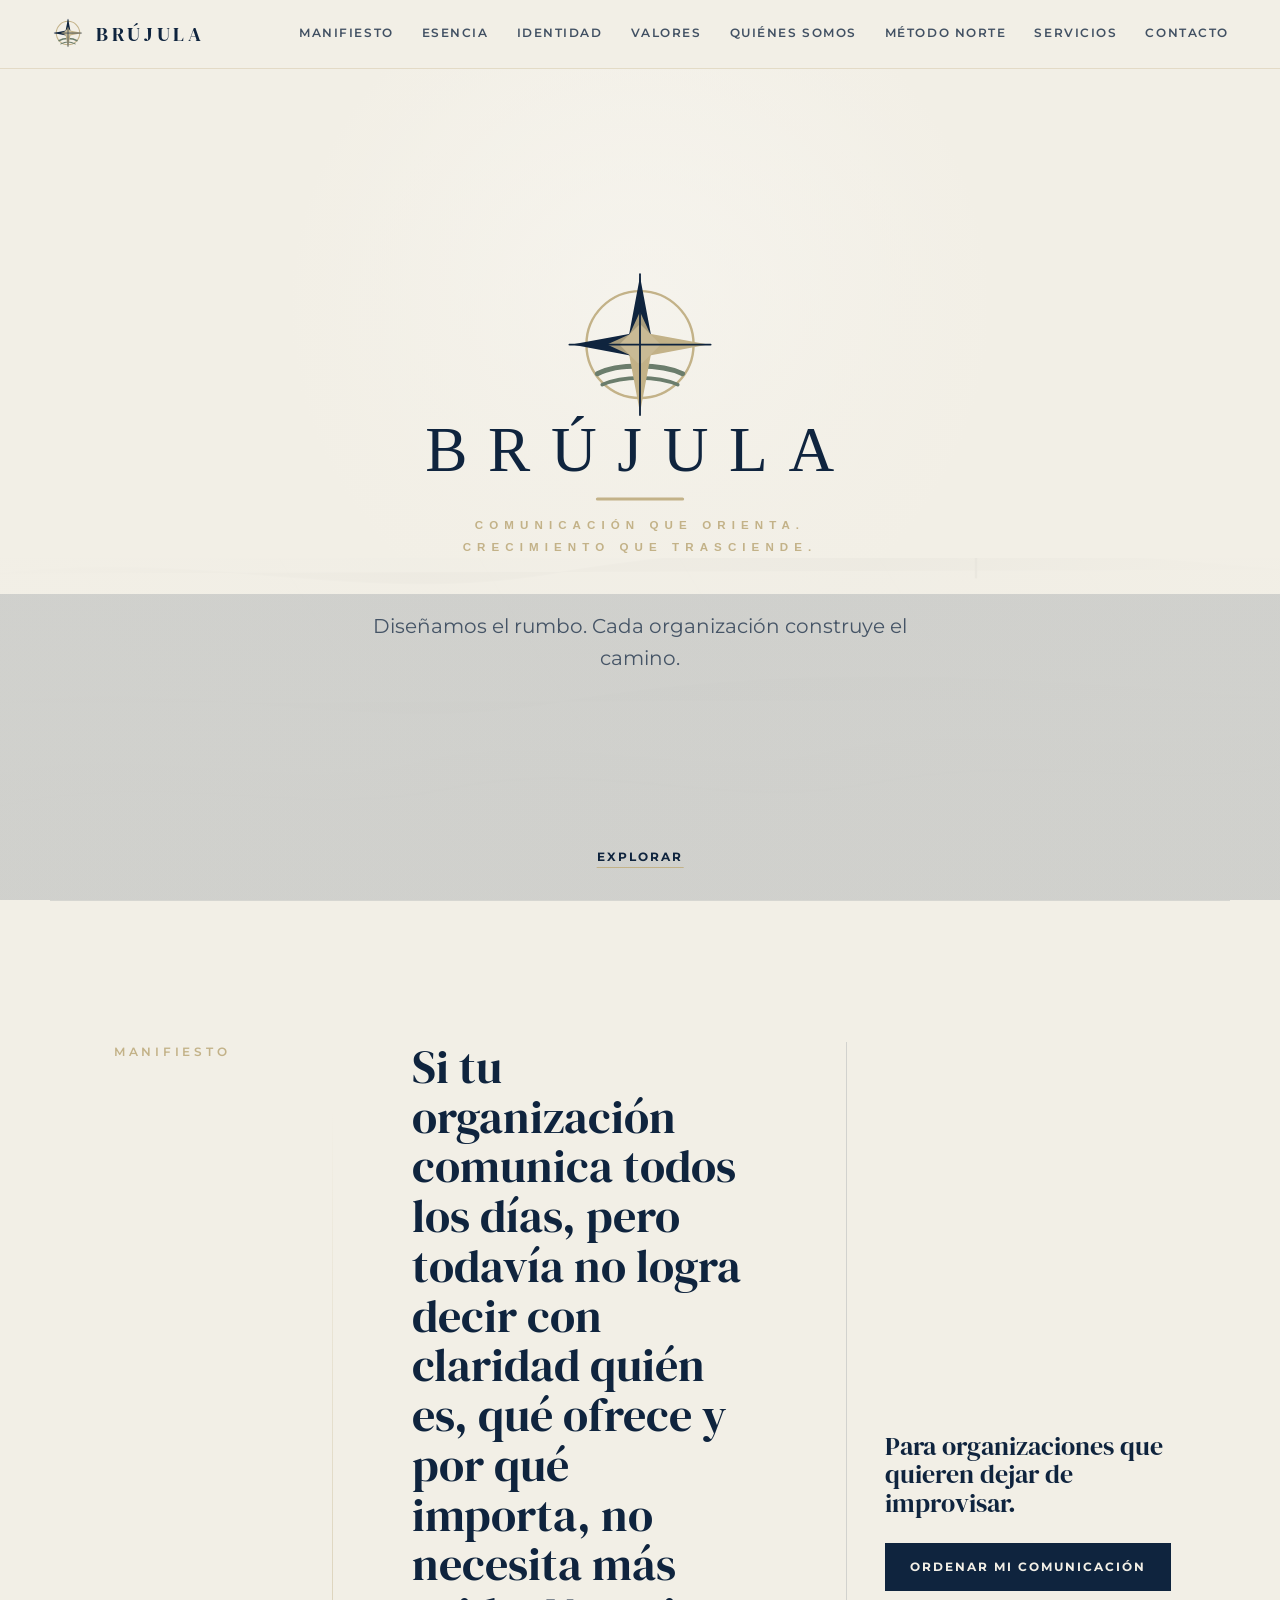
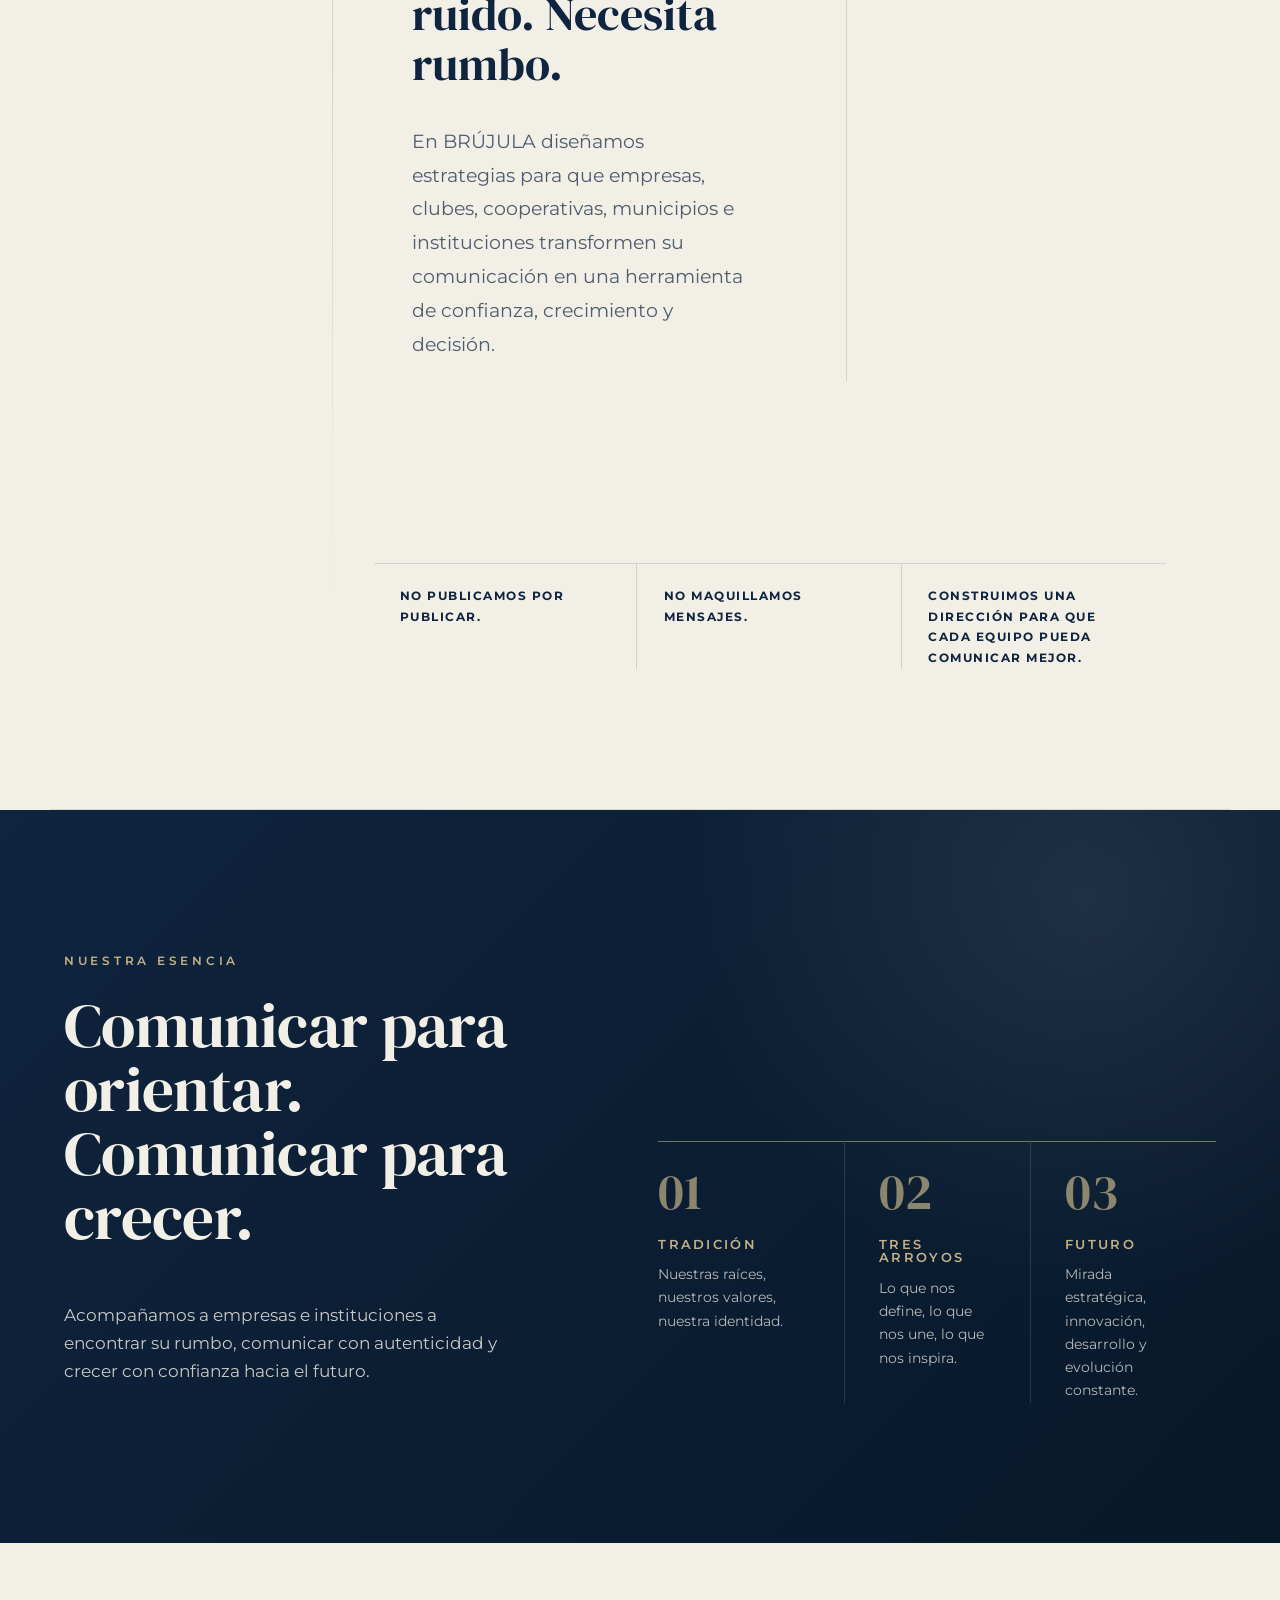
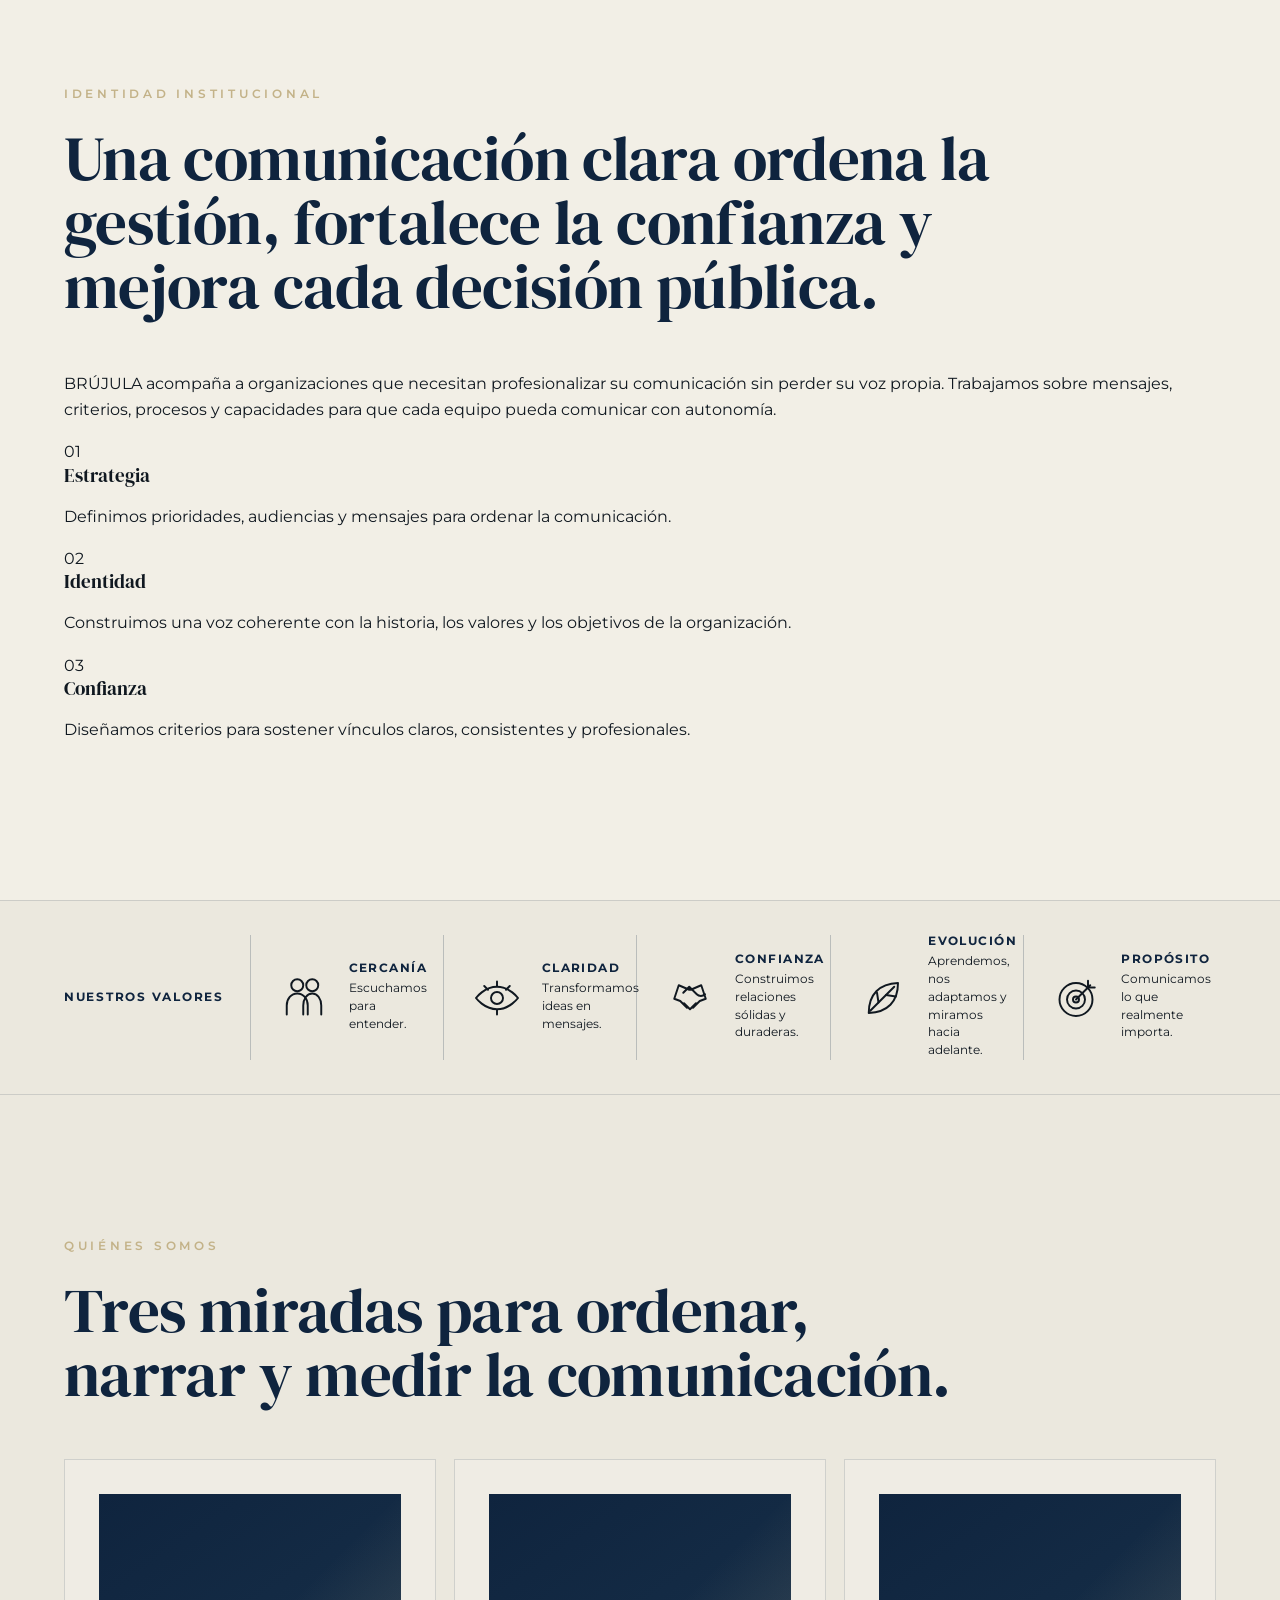
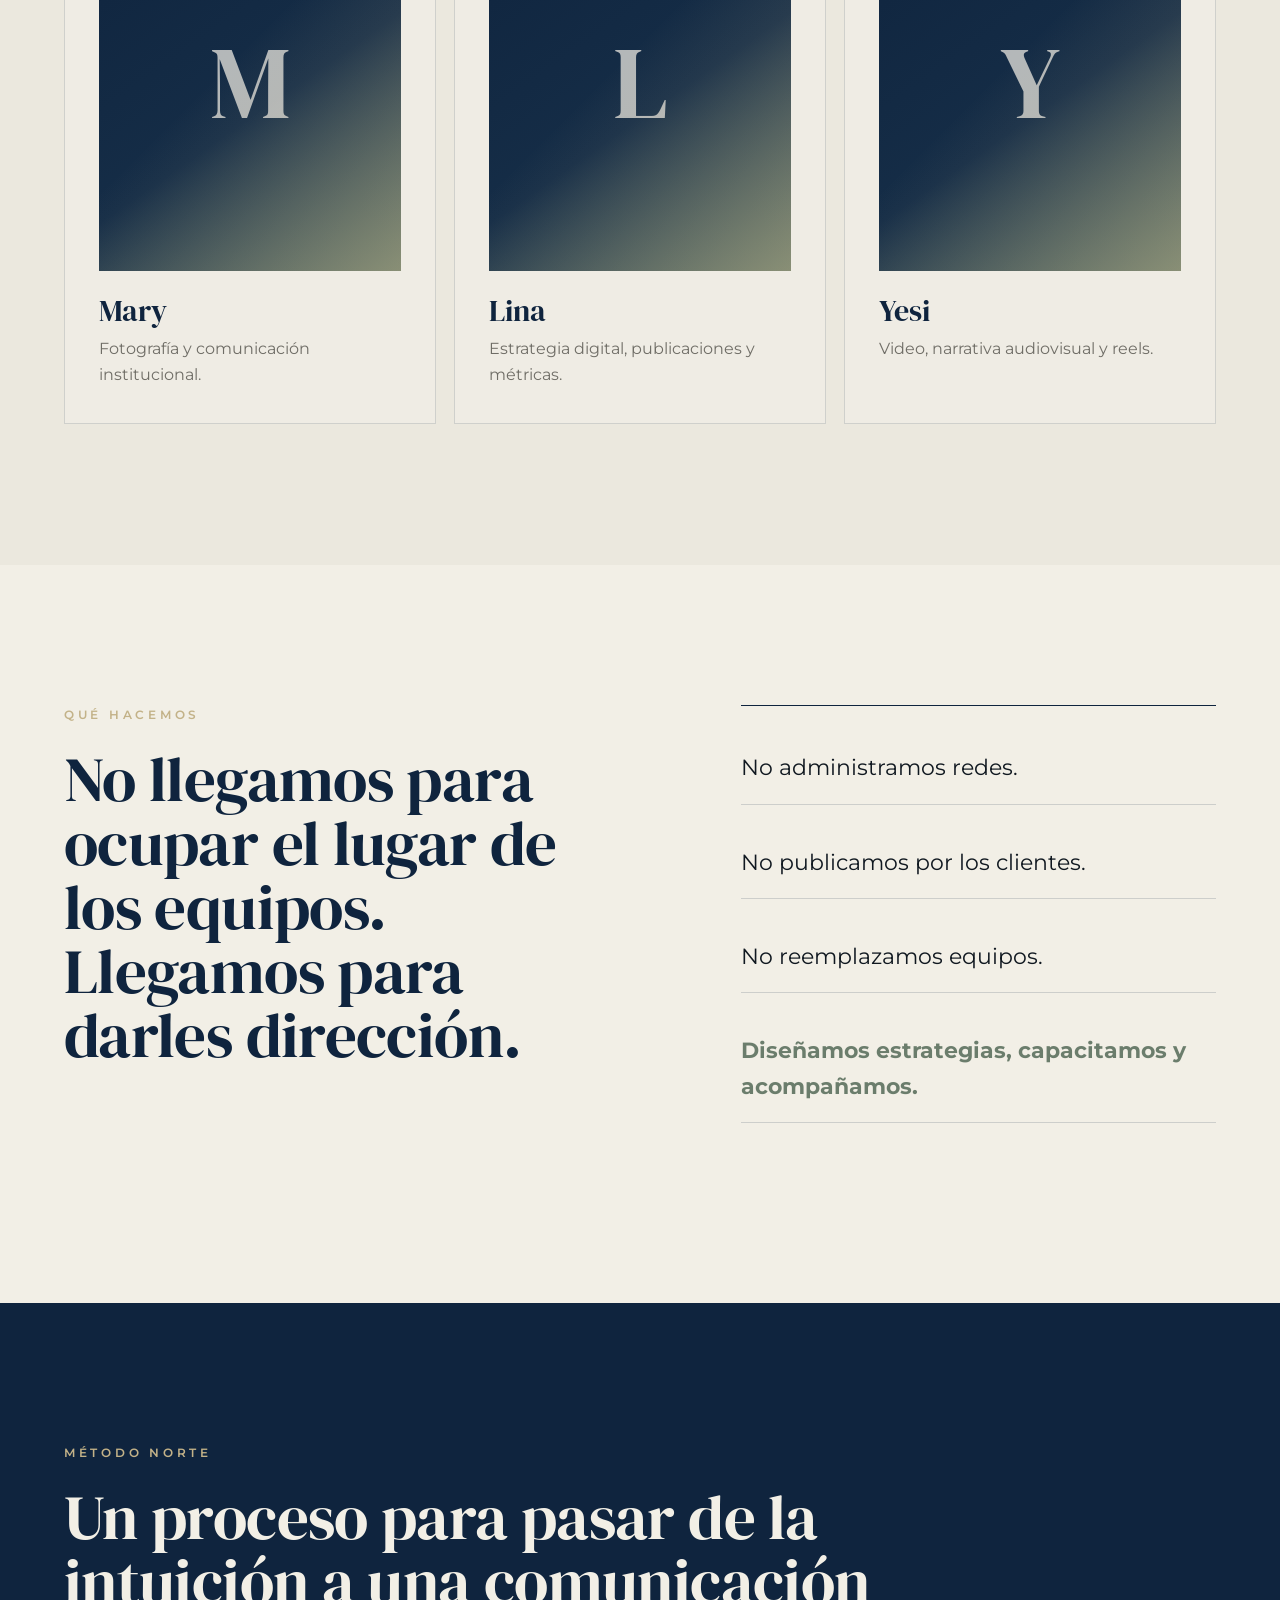
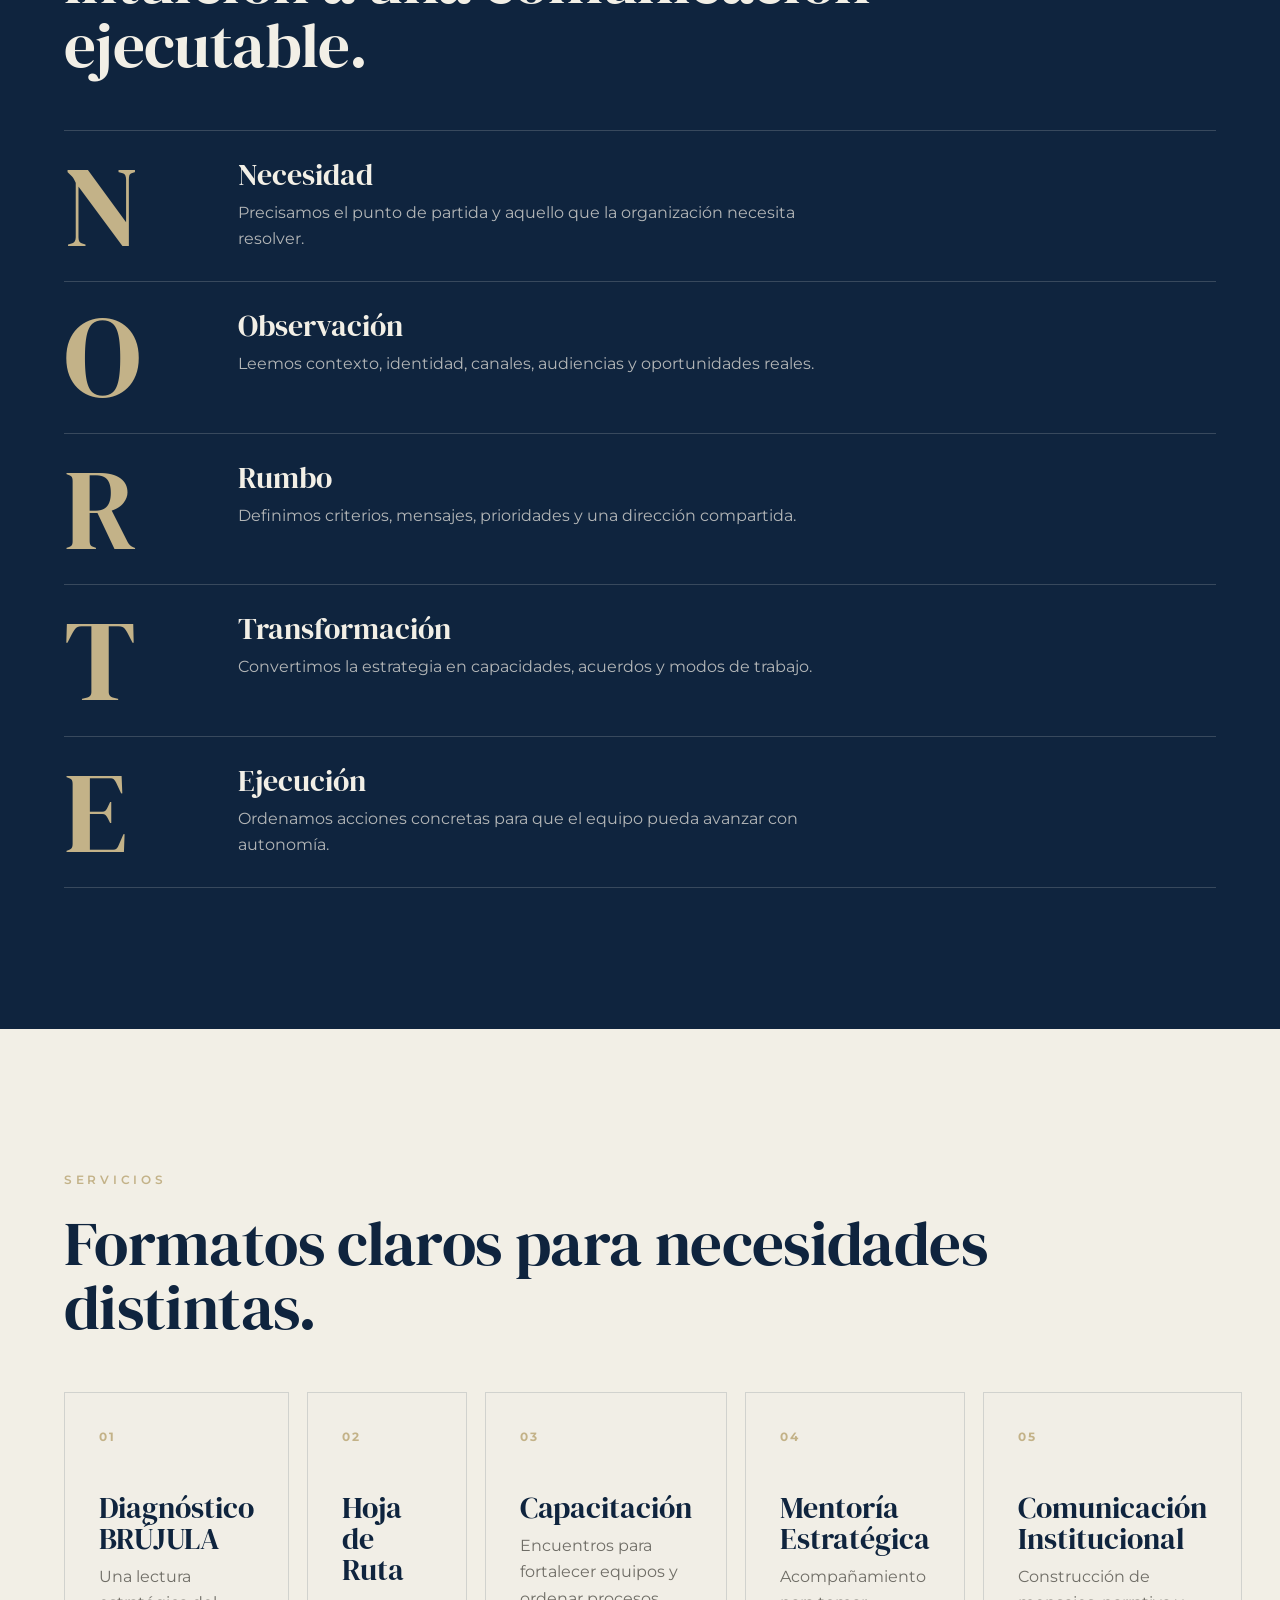
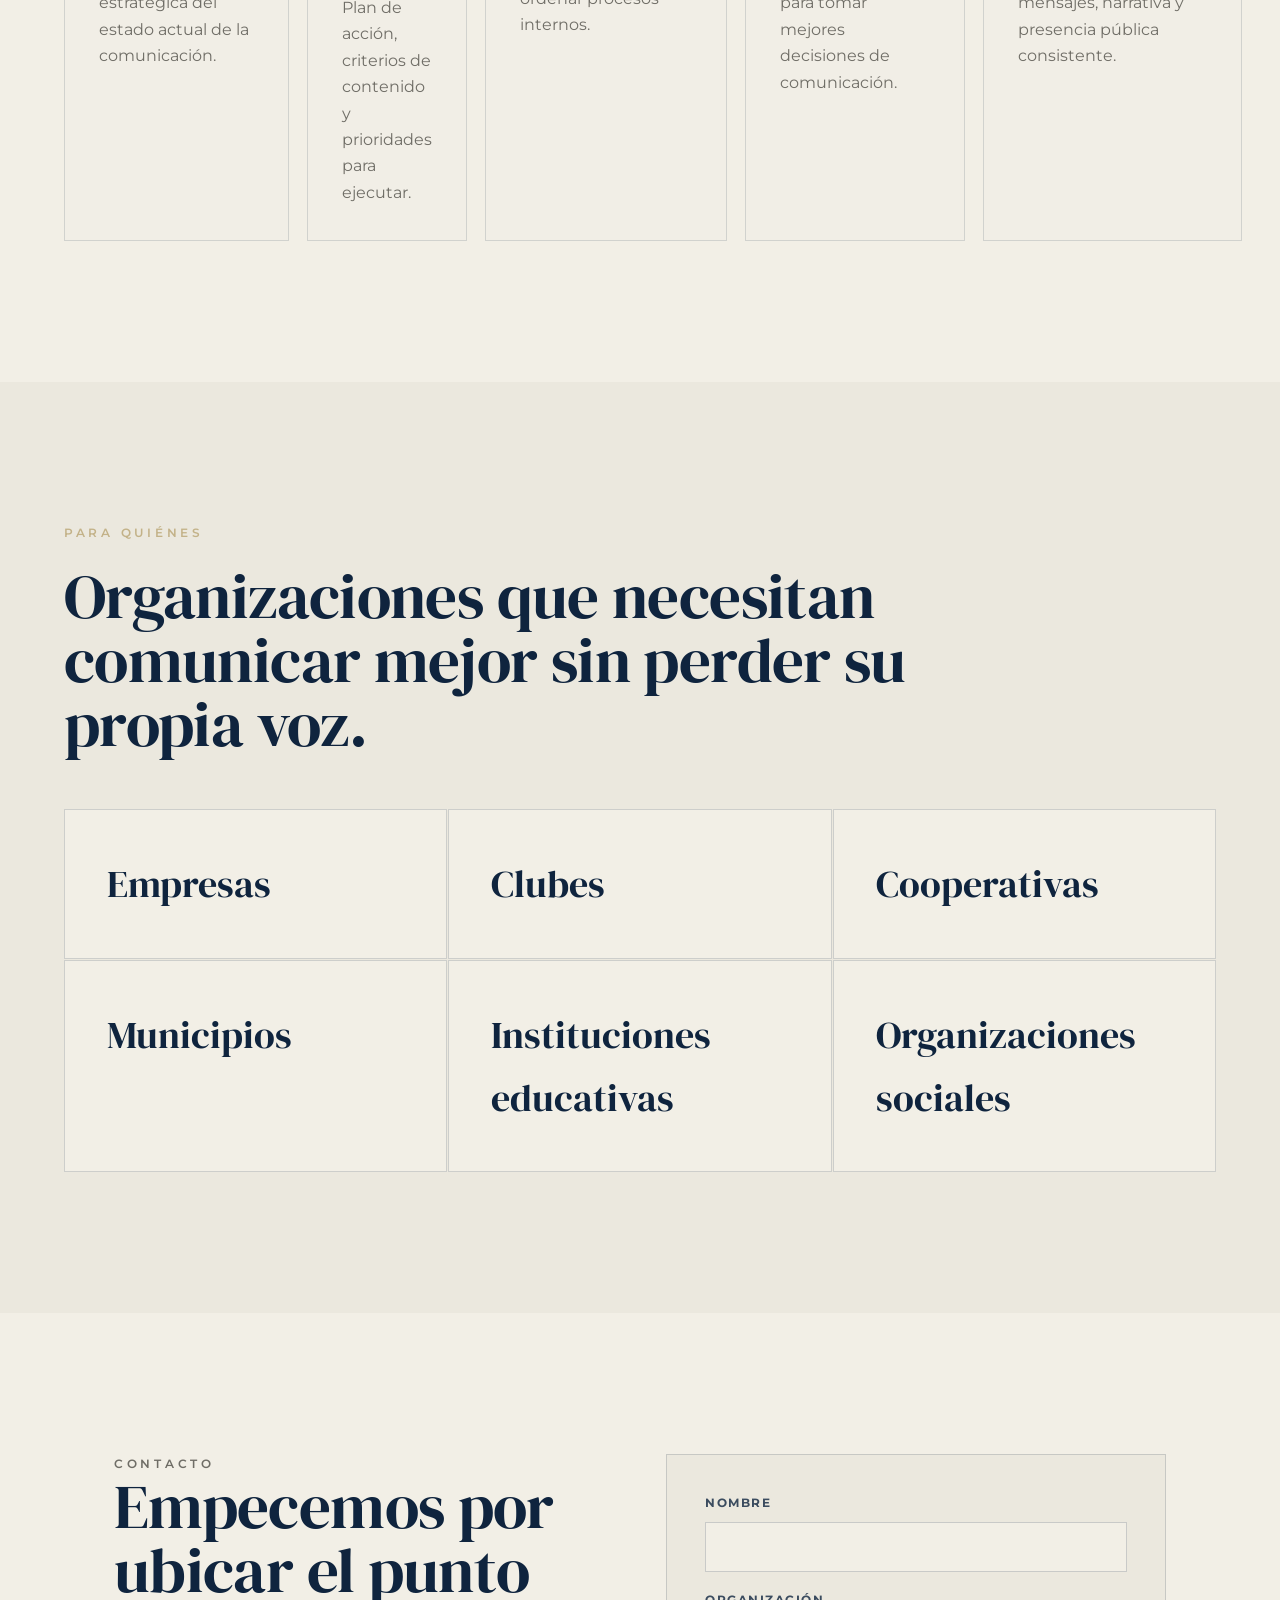
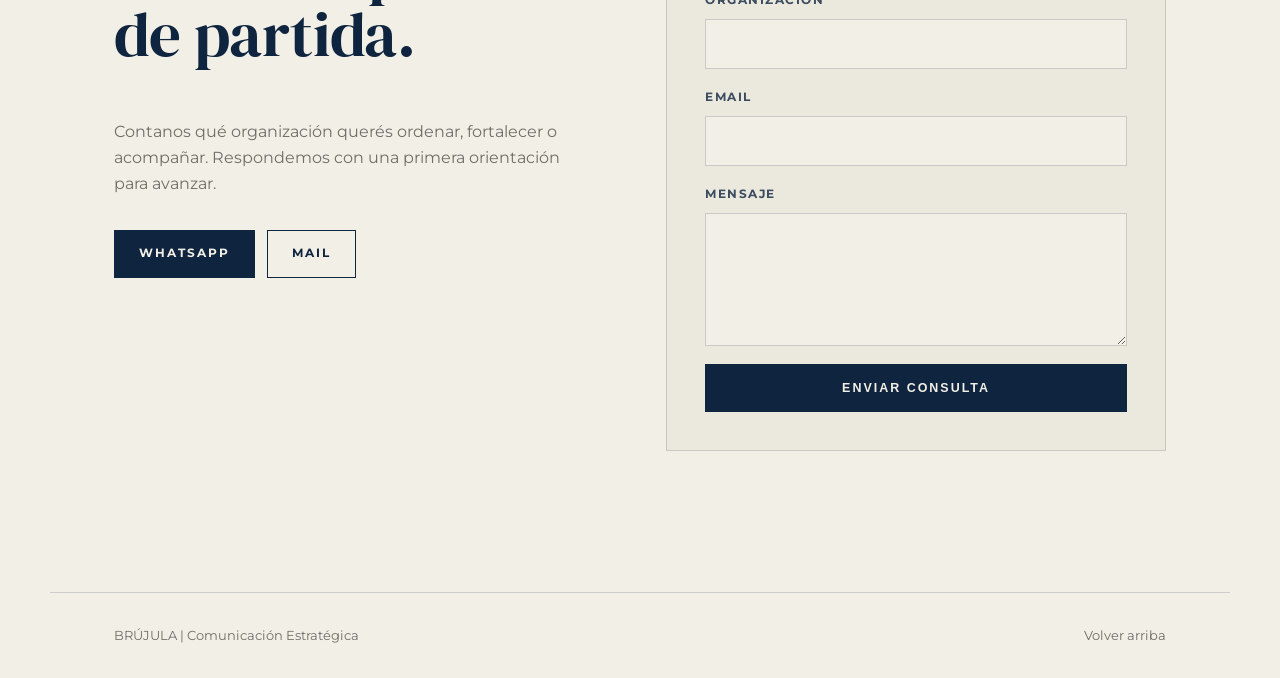
==== commit a944253a: "Make identity section institutional" ====
--- a/index.html
+++ b/index.html
@@ -52,17 +52,18 @@
           <article class="essence-item reveal"><span>03</span><h3>Futuro</h3><p>Mirada estratégica, innovación, desarrollo y evolución constante.</p></article>
         </div>
       </section>
-      <section class="identity-feature" id="identidad">
-        <div class="identity-mark reveal" aria-hidden="true"><img src="./assets/brujula-mark.svg" alt="" /></div>
-        <div class="identity-copy reveal">
-          <p class="eyebrow">Identidad</p>
-          <h2>Una marca no decora. Una marca orienta.</h2>
-          <p>La identidad de BRÚJULA nace de una idea simple: comunicar con dirección, sostener una voz propia y avanzar con propósito.</p>
+      <section class="section identity-institutional" id="identidad">
+        <div class="section-heading reveal">
+          <p class="eyebrow">Identidad institucional</p>
+          <h2>Una comunicación clara ordena la gestión, fortalece la confianza y mejora cada decisión pública.</h2>
         </div>
-        <div class="identity-points reveal">
-          <span>Estrategia</span>
-          <span>Identidad</span>
-          <span>Confianza</span>
+        <div class="institutional-panel reveal">
+          <p>BRÚJULA acompaña a organizaciones que necesitan profesionalizar su comunicación sin perder su voz propia. Trabajamos sobre mensajes, criterios, procesos y capacidades para que cada equipo pueda comunicar con autonomía.</p>
+          <div class="institutional-pillars">
+            <article><span>01</span><h3>Estrategia</h3><p>Definimos prioridades, audiencias y mensajes para ordenar la comunicación.</p></article>
+            <article><span>02</span><h3>Identidad</h3><p>Construimos una voz coherente con la historia, los valores y los objetivos de la organización.</p></article>
+            <article><span>03</span><h3>Confianza</h3><p>Diseñamos criterios para sostener vínculos claros, consistentes y profesionales.</p></article>
+          </div>
         </div>
       </section>
       <section class="values-strip" id="valores">
--- a/styles.css
+++ b/styles.css
@@ -1 +1,229 @@
-:root{--navy:#0f243e;--deep:#071829;--sage:#6b7d6c;--gold:#c3b288;--paper:#f2efe6;--mist:#d5dde3;--ink:#101820;--muted:#6f6d66;--line:rgba(15,36,62,.16);--serif:"DM Serif Display",Georgia,serif;--sans:"Montserrat",Arial,sans-serif;--max:1180px}*{box-sizing:border-box}html{scroll-behavior:smooth}body{margin:0;background:var(--paper);color:var(--ink);font-family:var(--sans);line-height:1.65}img{display:block;max-width:100%}a{color:inherit;text-decoration:none}.site-header{align-items:center;backdrop-filter:blur(18px);background:rgba(242,239,230,.9);border-bottom:1px solid rgba(195,178,136,.34);display:flex;justify-content:space-between;left:0;padding:17px clamp(20px,4vw,58px);position:fixed;right:0;top:0;transition:.22s ease;z-index:20}.site-header.is-scrolled{background:rgba(242,239,230,.96);box-shadow:0 18px 38px rgba(15,36,62,.08);padding-bottom:12px;padding-top:12px}.brand{align-items:center;color:var(--navy);display:inline-flex;font-family:var(--serif);font-size:1.25rem;gap:11px;letter-spacing:.18em}.brand-mark{aspect-ratio:1;border:1px solid var(--gold);border-radius:50%;display:inline-block;height:29px;position:relative}.brand-mark:before,.brand-mark:after{background:var(--navy);content:"";left:50%;position:absolute;top:50%;transform-origin:center}.brand-mark:before{height:22px;transform:translate(-50%,-50%) rotate(10deg);width:2px}.brand-mark:after{height:2px;transform:translate(-50%,-50%) rotate(-9deg);width:25px}.site-nav{align-items:center;display:flex;gap:clamp(16px,2.2vw,32px);font-size:.74rem;font-weight:600;letter-spacing:.13em;text-transform:uppercase}.site-nav a{color:rgba(15,36,62,.78);transition:color .18s ease}.site-nav a:hover{color:var(--gold)}.menu-toggle{background:transparent;border:0;display:none;height:38px;padding:0;width:38px}.menu-toggle span{background:var(--navy);display:block;height:1px;margin:8px auto;width:24px}.hero{align-items:center;display:grid;min-height:100svh;overflow:hidden;padding:118px clamp(22px,5vw,72px) 76px;position:relative;text-align:center}.hero:before{background:linear-gradient(180deg,rgba(242,239,230,.38),rgba(242,239,230,.94) 74%),radial-gradient(circle at 50% 34%,rgba(255,255,255,.68),rgba(242,239,230,.28) 40%,rgba(242,239,230,.8) 73%);content:"";inset:0;position:absolute;z-index:1}.hero:after{background:linear-gradient(180deg,transparent 0 66%,rgba(15,36,62,.82) 66% 100%);content:"";inset:0;opacity:.18;position:absolute;z-index:1}.hero-media{inset:auto 0 0;height:38%;overflow:hidden;position:absolute}.hero-media img{filter:grayscale(.8) contrast(.92);height:100%;object-fit:cover;object-position:center bottom;opacity:.58;width:100%}.hero-content{margin:0 auto;max-width:930px;position:relative;z-index:2}.hero-compass{border:2px solid rgba(195,178,136,.78);border-radius:50%;height:clamp(98px,12vw,152px);margin:0 auto 30px;position:relative;width:clamp(98px,12vw,152px)}.hero-compass:before,.hero-compass:after,.hero-compass span:before,.hero-compass span:after{content:"";left:50%;position:absolute;top:50%;transform-origin:center}.hero-compass:before{background:var(--navy);height:92%;transform:translate(-50%,-50%) rotate(7deg);width:7px}.hero-compass:after{background:var(--gold);height:7px;transform:translate(-50%,-50%) rotate(-6deg);width:112%}.hero-compass span:before{border-bottom:28px solid var(--gold);border-left:12px solid transparent;border-right:12px solid transparent;transform:translate(-50%,-84%) rotate(42deg)}.hero-compass span:after{border-bottom:36px solid var(--navy);border-left:12px solid transparent;border-right:12px solid transparent;transform:translate(-50%,-88%) rotate(7deg)}h1,h2,h3,p{margin-top:0}h1,h2,h3{font-family:var(--serif);font-weight:400;line-height:1.02}h1{color:var(--navy);font-size:clamp(5rem,13vw,12rem);letter-spacing:.18em;margin:0 0 24px;text-indent:.18em}.subtitle{color:var(--gold);font-size:clamp(.9rem,1.5vw,1.18rem);font-weight:600;letter-spacing:.34em;line-height:1.8;margin:0 auto 26px;text-transform:uppercase}.hero-quote{color:rgba(15,36,62,.72);font-size:clamp(1rem,1.8vw,1.22rem);margin:0 auto;max-width:560px}.scroll-cue{border-bottom:1px solid var(--gold);bottom:32px;color:var(--navy);font-size:.72rem;font-weight:700;left:50%;letter-spacing:.18em;position:absolute;text-transform:uppercase;transform:translateX(-50%);z-index:2}.section{padding:clamp(78px,11vw,142px) clamp(20px,5vw,72px)}.section-heading,.manifesto,.split,.contact,.site-footer{margin:0 auto;max-width:var(--max)}.section-heading{margin-bottom:42px}.section-heading h2,.contact h2,.essence h2{color:var(--navy);font-size:clamp(2.2rem,4.7vw,4.85rem);max-width:900px}.eyebrow,.section-label{color:var(--gold);font-size:.78rem;font-weight:600;letter-spacing:.3em;margin:0 0 22px;text-transform:uppercase}.manifesto{display:grid;gap:clamp(34px,8vw,100px);grid-template-columns:180px 1fr}.manifesto-copy{color:var(--navy);font-family:var(--serif);font-size:clamp(1.75rem,3vw,3.15rem);line-height:1.12}.manifesto-copy p+p{color:rgba(15,36,62,.68);margin-top:32px}.essence{background:radial-gradient(circle at 85% 12%,rgba(213,221,227,.1),transparent 32%),linear-gradient(135deg,var(--navy),var(--deep));color:var(--paper);display:grid;gap:clamp(42px,7vw,90px);grid-template-columns:.95fr 1.05fr}.essence-copy,.essence-grid{max-width:560px}.essence-copy{justify-self:end}.essence h2{color:var(--paper);font-size:clamp(2.1rem,4vw,4.2rem)}.essence-copy p:not(.eyebrow){color:rgba(242,239,230,.82);font-size:1.06rem;max-width:450px}.essence-grid{align-self:end;display:grid;gap:24px;grid-template-columns:repeat(3,1fr)}.essence-item h3{color:var(--gold);font-family:var(--sans);font-size:.84rem;font-weight:600;letter-spacing:.17em;margin:18px 0 12px;text-transform:uppercase}.essence-item p{color:rgba(242,239,230,.74);font-size:.88rem;margin:0}.line-icon{height:54px;position:relative;width:68px}.building{border:2px solid var(--gold);border-top:0}.building:before{border-bottom:18px solid var(--gold);border-left:20px solid transparent;border-right:20px solid transparent;content:"";left:12px;position:absolute;top:-18px}.building:after{background:repeating-linear-gradient(90deg,transparent 0 11px,var(--gold) 11px 13px),repeating-linear-gradient(0deg,transparent 0 19px,var(--gold) 19px 21px);content:"";inset:10px;position:absolute}.waves:before,.waves:after{border-top:3px solid var(--gold);border-radius:50%;content:"";height:16px;left:0;position:absolute;width:68px}.waves:before{top:14px}.waves:after{top:30px}.future:before{border-right:3px solid var(--gold);border-top:3px solid var(--gold);content:"";height:48px;position:absolute;right:8px;top:2px;width:48px}.future:after{background:var(--gold);content:"";height:3px;left:4px;position:absolute;top:37px;transform:rotate(-45deg);transform-origin:right;width:76px}.team,.audiences{background:#ebe8de}.team-grid,.service-grid{display:grid;gap:18px;grid-template-columns:repeat(3,1fr);margin:0 auto;max-width:var(--max)}.person,.service{background:rgba(242,239,230,.72);border:1px solid rgba(15,36,62,.14);border-radius:0;padding:clamp(22px,3vw,34px)}.portrait{align-items:center;aspect-ratio:4/5;background:linear-gradient(145deg,var(--navy),#152d47 56%,var(--sage));color:rgba(242,239,230,.72);display:flex;font-family:var(--serif);font-size:clamp(4rem,8vw,7rem);justify-content:center;margin-bottom:24px;position:relative}.portrait:after{background:linear-gradient(135deg,transparent 44%,rgba(195,178,136,.34));content:"";inset:0;position:absolute}.person h3,.service h3,.north-item h3{color:var(--navy);font-size:1.8rem;margin-bottom:10px}.person p,.service p,.north-item p,.contact-copy p{color:var(--muted);margin-bottom:0}.split{display:grid;gap:clamp(40px,8vw,96px);grid-template-columns:1.1fr .9fr}.principles{border-top:1px solid var(--navy);padding-top:26px}.principles p,.principles strong{border-bottom:1px solid var(--line);display:block;font-size:clamp(1.05rem,1.8vw,1.35rem);padding:18px 0}.principles strong{color:var(--sage);font-weight:700}.north{background:var(--navy);color:var(--paper)}.north .section-heading h2{color:var(--paper)}.north .eyebrow,.north-item span{color:var(--gold)}.north-list{margin:0 auto;max-width:var(--max)}.north-item{align-items:start;border-top:1px solid rgba(242,239,230,.18);display:grid;gap:clamp(24px,5vw,80px);grid-template-columns:110px 1fr;padding:28px 0}.north-item:last-child{border-bottom:1px solid rgba(242,239,230,.18)}.north-item span{font-family:var(--serif);font-size:clamp(4rem,9vw,8rem);line-height:.82}.north-item h3{color:var(--paper)}.north-item p{color:rgba(242,239,230,.72);max-width:620px}.service-grid{grid-template-columns:repeat(5,1fr)}.service{min-height:260px}.service span{color:var(--gold);display:block;font-size:.78rem;font-weight:700;letter-spacing:.2em;margin-bottom:44px}.audience-list{display:grid;gap:1px;grid-template-columns:repeat(3,1fr);list-style:none;margin:0 auto;max-width:var(--max);padding:0}.audience-list li{background:var(--paper);border:1px solid var(--line);color:var(--navy);font-family:var(--serif);font-size:clamp(1.55rem,3vw,2.6rem);padding:clamp(22px,4vw,42px)}.contact{align-items:start;display:grid;gap:clamp(38px,8vw,100px);grid-template-columns:.95fr 1.05fr}.contact-copy p{max-width:540px}.contact-actions{display:flex;flex-wrap:wrap;gap:12px;margin-top:32px}.button{align-items:center;border:1px solid var(--navy);border-radius:0;display:inline-flex;font-size:.78rem;font-weight:700;justify-content:center;letter-spacing:.16em;min-height:48px;padding:0 24px;text-transform:uppercase;transition:.18s ease}.button:hover{transform:translateY(-2px)}.button.primary{background:var(--navy);color:var(--paper)}.button.secondary{background:transparent;color:var(--navy)}.contact-form{background:#ebe8de;border:1px solid var(--line);display:grid;gap:18px;padding:clamp(22px,4vw,38px)}label{color:rgba(15,36,62,.8);display:grid;font-size:.78rem;font-weight:700;gap:8px;letter-spacing:.12em;text-transform:uppercase}input,textarea{background:var(--paper);border:1px solid rgba(15,36,62,.18);border-radius:0;color:var(--ink);font:inherit;padding:14px 15px;width:100%}input:focus,textarea:focus{border-color:var(--sage);outline:2px solid rgba(107,125,108,.18)}textarea{resize:vertical}.site-footer{align-items:center;border-top:1px solid var(--line);color:var(--muted);display:flex;font-size:.82rem;justify-content:space-between;padding:32px clamp(20px,5vw,72px)}.reveal{opacity:0;transform:translateY(24px);transition:opacity .7s ease,transform .7s ease}.reveal.is-visible{opacity:1;transform:translateY(0)}@media(max-width:1040px){.service-grid{grid-template-columns:repeat(2,1fr)}.service:last-child{grid-column:span 2}.essence{grid-template-columns:1fr}.essence-copy{justify-self:start}.essence-copy,.essence-grid{max-width:var(--max)}}@media(max-width:820px){.menu-toggle{display:block}.site-nav{background:var(--paper);border-bottom:1px solid var(--line);display:grid;gap:0;left:0;opacity:0;padding:78px 20px 18px;pointer-events:none;position:fixed;right:0;top:0;transform:translateY(-12px);transition:.18s ease;z-index:-1}.site-nav.is-open{opacity:1;pointer-events:auto;transform:translateY(0)}.site-nav a{border-top:1px solid var(--line);padding:16px 0}.hero{min-height:92svh}h1{letter-spacing:.12em;text-indent:.12em}.manifesto,.split,.contact{grid-template-columns:1fr}.team-grid,.audience-list,.essence-grid{grid-template-columns:1fr}.north-item{grid-template-columns:72px 1fr}}@media(max-width:620px){.site-header,.hero,.section{padding-left:18px;padding-right:18px}.brand{letter-spacing:.1em}h1{font-size:clamp(3.7rem,18vw,6.4rem)}.subtitle{letter-spacing:.2em}.service-grid{grid-template-columns:1fr}.service:last-child{grid-column:auto}.north-item{gap:18px;grid-template-columns:1fr}.north-item span{font-size:4.2rem}.contact-actions,.site-footer{align-items:stretch;flex-direction:column}.button{width:100%}}@media(prefers-reduced-motion:reduce){*,*:before,*:after{scroll-behavior:auto!important;transition:none!important}.reveal{opacity:1;transform:none}}
+:root {
+  --navy: #0f243e;
+  --navy-deep: #071829;
+  --sage: #6b7d6c;
+  --gold: #c3b288;
+  --paper: #f2efe6;
+  --mist: #d5dde3;
+  --ink: #101820;
+  --muted: #6f6d66;
+  --line: rgba(15, 36, 62, 0.16);
+  --serif: "DM Serif Display", Georgia, serif;
+  --sans: "Montserrat", Arial, sans-serif;
+  --max: 1180px;
+}
+
+* { box-sizing: border-box; }
+html { scroll-behavior: smooth; }
+body {
+  margin: 0;
+  background: var(--paper);
+  color: var(--ink);
+  font-family: var(--sans);
+  line-height: 1.65;
+}
+img { display: block; max-width: 100%; }
+a { color: inherit; text-decoration: none; }
+
+.site-header {
+  align-items: center;
+  backdrop-filter: blur(18px);
+  background: rgba(242, 239, 230, 0.9);
+  border-bottom: 1px solid rgba(195, 178, 136, 0.34);
+  display: flex;
+  justify-content: space-between;
+  left: 0;
+  padding: 17px clamp(20px, 4vw, 58px);
+  position: fixed;
+  right: 0;
+  top: 0;
+  transition: box-shadow 220ms ease, padding 220ms ease, background 220ms ease;
+  z-index: 20;
+}
+.site-header.is-scrolled {
+  background: rgba(242, 239, 230, 0.96);
+  box-shadow: 0 18px 38px rgba(15, 36, 62, 0.08);
+  padding-bottom: 12px;
+  padding-top: 12px;
+}
+.brand {
+  align-items: center;
+  color: var(--navy);
+  display: inline-flex;
+  font-family: var(--serif);
+  font-size: 1.25rem;
+  gap: 11px;
+  letter-spacing: 0.18em;
+}
+.brand-mark {
+  aspect-ratio: 1;
+  border: 1px solid var(--gold);
+  border-radius: 50%;
+  display: inline-block;
+  height: 29px;
+  position: relative;
+}
+.brand-mark::before,
+.brand-mark::after {
+  background: var(--navy);
+  content: "";
+  left: 50%;
+  position: absolute;
+  top: 50%;
+  transform-origin: center;
+}
+.brand-mark::before { height: 22px; transform: translate(-50%, -50%) rotate(10deg); width: 2px; }
+.brand-mark::after { height: 2px; transform: translate(-50%, -50%) rotate(-9deg); width: 25px; }
+.site-nav { align-items: center; display: flex; gap: clamp(16px, 2.2vw, 32px); font-size: 0.74rem; font-weight: 600; letter-spacing: 0.13em; text-transform: uppercase; }
+.site-nav a { color: rgba(15, 36, 62, 0.78); transition: color 180ms ease; }
+.site-nav a:hover { color: var(--gold); }
+.menu-toggle { background: transparent; border: 0; display: none; height: 38px; padding: 0; width: 38px; }
+.menu-toggle span { background: var(--navy); display: block; height: 1px; margin: 8px auto; width: 24px; }
+
+.hero {
+  align-items: center;
+  display: grid;
+  min-height: 100svh;
+  overflow: hidden;
+  padding: 118px clamp(22px, 5vw, 72px) 76px;
+  position: relative;
+  text-align: center;
+}
+.hero::before {
+  background:
+    linear-gradient(180deg, rgba(242, 239, 230, 0.38), rgba(242, 239, 230, 0.94) 74%),
+    radial-gradient(circle at 50% 34%, rgba(255, 255, 255, 0.68), rgba(242, 239, 230, 0.28) 40%, rgba(242, 239, 230, 0.8) 73%);
+  content: "";
+  inset: 0;
+  position: absolute;
+  z-index: 1;
+}
+.hero::after {
+  background: linear-gradient(180deg, transparent 0 66%, rgba(15, 36, 62, 0.82) 66% 100%);
+  content: "";
+  inset: 0;
+  opacity: 0.18;
+  position: absolute;
+  z-index: 1;
+}
+.hero-media { inset: auto 0 0; height: 38%; overflow: hidden; position: absolute; }
+.hero-media img { filter: grayscale(0.8) contrast(0.92); height: 100%; object-fit: cover; object-position: center bottom; opacity: 0.58; width: 100%; }
+.hero-content { margin: 0 auto; max-width: 930px; position: relative; z-index: 2; }
+.hero-compass {
+  border: 2px solid rgba(195, 178, 136, 0.78);
+  border-radius: 50%;
+  height: clamp(98px, 12vw, 152px);
+  margin: 0 auto 30px;
+  position: relative;
+  width: clamp(98px, 12vw, 152px);
+}
+.hero-compass::before,
+.hero-compass::after,
+.hero-compass span::before,
+.hero-compass span::after {
+  content: "";
+  left: 50%;
+  position: absolute;
+  top: 50%;
+  transform-origin: center;
+}
+.hero-compass::before { background: var(--navy); height: 92%; transform: translate(-50%, -50%) rotate(7deg); width: 7px; }
+.hero-compass::after { background: var(--gold); height: 7px; transform: translate(-50%, -50%) rotate(-6deg); width: 112%; }
+.hero-compass span::before { border-bottom: 28px solid var(--gold); border-left: 12px solid transparent; border-right: 12px solid transparent; transform: translate(-50%, -84%) rotate(42deg); }
+.hero-compass span::after { border-bottom: 36px solid var(--navy); border-left: 12px solid transparent; border-right: 12px solid transparent; transform: translate(-50%, -88%) rotate(7deg); }
+h1, h2, h3, p { margin-top: 0; }
+h1, h2, h3 { font-family: var(--serif); font-weight: 400; line-height: 1.02; }
+h1 { color: var(--navy); font-size: clamp(5rem, 13vw, 12rem); letter-spacing: 0.18em; margin: 0 0 24px; text-indent: 0.18em; }
+.subtitle { color: var(--gold); font-size: clamp(0.9rem, 1.5vw, 1.18rem); font-weight: 600; letter-spacing: 0.34em; line-height: 1.8; margin: 0 auto 26px; text-transform: uppercase; }
+.hero-quote { color: rgba(15, 36, 62, 0.72); font-size: clamp(1rem, 1.8vw, 1.22rem); margin: 0 auto; max-width: 560px; }
+.scroll-cue { border-bottom: 1px solid var(--gold); bottom: 32px; color: var(--navy); font-size: 0.72rem; font-weight: 700; left: 50%; letter-spacing: 0.18em; position: absolute; text-transform: uppercase; transform: translateX(-50%); z-index: 2; }
+
+.section { padding: clamp(78px, 11vw, 142px) clamp(20px, 5vw, 72px); }
+.section-heading, .manifesto, .split, .contact, .site-footer { margin: 0 auto; max-width: var(--max); }
+.section-heading { margin-bottom: 42px; }
+.section-heading h2, .contact h2, .essence h2 { color: var(--navy); font-size: clamp(2.2rem, 4.7vw, 4.85rem); max-width: 900px; }
+.eyebrow, .section-label { color: var(--gold); font-size: 0.78rem; font-weight: 600; letter-spacing: 0.3em; margin: 0 0 22px; text-transform: uppercase; }
+
+.manifesto { display: grid; gap: clamp(34px, 8vw, 100px); grid-template-columns: 180px 1fr; }
+.manifesto-copy { color: var(--navy); font-family: var(--serif); font-size: clamp(1.75rem, 3vw, 3.15rem); line-height: 1.12; }
+.manifesto-copy p + p { color: rgba(15, 36, 62, 0.68); margin-top: 32px; }
+
+.essence { background: radial-gradient(circle at 85% 12%, rgba(213, 221, 227, 0.1), transparent 32%), linear-gradient(135deg, var(--navy), var(--navy-deep)); color: var(--paper); display: grid; gap: clamp(42px, 7vw, 90px); grid-template-columns: 0.95fr 1.05fr; }
+.essence-copy, .essence-grid { max-width: 560px; }
+.essence-copy { justify-self: end; }
+.essence h2 { color: var(--paper); font-size: clamp(2.1rem, 4vw, 4.2rem); }
+.essence-copy p:not(.eyebrow) { color: rgba(242, 239, 230, 0.82); font-size: 1.06rem; max-width: 450px; }
+.essence-grid { align-self: end; display: grid; gap: 0; grid-template-columns: repeat(3, 1fr); }
+.essence-item { border-top: 1px solid rgba(195, 178, 136, 0.58); padding: 28px clamp(18px, 2.8vw, 34px) 0 0; }
+.essence-item + .essence-item { border-left: 1px solid rgba(242, 239, 230, 0.14); padding-left: clamp(18px, 2.8vw, 34px); }
+.essence-item span { color: rgba(195, 178, 136, 0.7); display: block; font-family: var(--serif); font-size: clamp(2rem, 4vw, 3.8rem); line-height: 0.82; margin-bottom: 26px; }
+.essence-item h3 { color: var(--gold); font-family: var(--sans); font-size: 0.84rem; font-weight: 600; letter-spacing: 0.17em; margin: 0 0 12px; text-transform: uppercase; }
+.essence-item p { color: rgba(242, 239, 230, 0.74); font-size: 0.88rem; margin: 0; }
+
+.team, .audiences { background: #ebe8de; }
+.team-grid, .service-grid { display: grid; gap: 18px; grid-template-columns: repeat(3, 1fr); margin: 0 auto; max-width: var(--max); }
+.person, .service { background: rgba(242, 239, 230, 0.72); border: 1px solid rgba(15, 36, 62, 0.14); border-radius: 0; padding: clamp(22px, 3vw, 34px); }
+.portrait { align-items: center; aspect-ratio: 4 / 5; background: linear-gradient(145deg, var(--navy), #152d47 56%, var(--sage)); color: rgba(242, 239, 230, 0.72); display: flex; font-family: var(--serif); font-size: clamp(4rem, 8vw, 7rem); justify-content: center; margin-bottom: 24px; position: relative; }
+.portrait::after { background: linear-gradient(135deg, transparent 44%, rgba(195, 178, 136, 0.34)); content: ""; inset: 0; position: absolute; }
+.person h3, .service h3, .north-item h3 { color: var(--navy); font-size: 1.8rem; margin-bottom: 10px; }
+.person p, .service p, .north-item p, .contact-copy p { color: var(--muted); margin-bottom: 0; }
+
+.split { display: grid; gap: clamp(40px, 8vw, 96px); grid-template-columns: 1.1fr 0.9fr; }
+.principles { border-top: 1px solid var(--navy); padding-top: 26px; }
+.principles p, .principles strong { border-bottom: 1px solid var(--line); display: block; font-size: clamp(1.05rem, 1.8vw, 1.35rem); padding: 18px 0; }
+.principles strong { color: var(--sage); font-weight: 700; }
+.north { background: var(--navy); color: var(--paper); }
+.north .section-heading h2 { color: var(--paper); }
+.north .eyebrow, .north-item span { color: var(--gold); }
+.north-list { margin: 0 auto; max-width: var(--max); }
+.north-item { align-items: start; border-top: 1px solid rgba(242, 239, 230, 0.18); display: grid; gap: clamp(24px, 5vw, 80px); grid-template-columns: 110px 1fr; padding: 28px 0; }
+.north-item:last-child { border-bottom: 1px solid rgba(242, 239, 230, 0.18); }
+.north-item span { font-family: var(--serif); font-size: clamp(4rem, 9vw, 8rem); line-height: 0.82; }
+.north-item h3 { color: var(--paper); }
+.north-item p { color: rgba(242, 239, 230, 0.72); max-width: 620px; }
+.service-grid { grid-template-columns: repeat(5, 1fr); }
+.service { min-height: 260px; }
+.service span { color: var(--gold); display: block; font-size: 0.78rem; font-weight: 700; letter-spacing: 0.2em; margin-bottom: 44px; }
+.audience-list { display: grid; gap: 1px; grid-template-columns: repeat(3, 1fr); list-style: none; margin: 0 auto; max-width: var(--max); padding: 0; }
+.audience-list li { background: var(--paper); border: 1px solid var(--line); color: var(--navy); font-family: var(--serif); font-size: clamp(1.55rem, 3vw, 2.6rem); padding: clamp(22px, 4vw, 42px); }
+.contact { align-items: start; display: grid; gap: clamp(38px, 8vw, 100px); grid-template-columns: 0.95fr 1.05fr; }
+.contact-copy p { max-width: 540px; }
+.contact-actions { display: flex; flex-wrap: wrap; gap: 12px; margin-top: 32px; }
+.button { align-items: center; border: 1px solid var(--navy); border-radius: 0; display: inline-flex; font-size: 0.78rem; font-weight: 700; justify-content: center; letter-spacing: 0.16em; min-height: 48px; padding: 0 24px; text-transform: uppercase; transition: background 180ms ease, color 180ms ease, transform 180ms ease; }
+.button:hover { transform: translateY(-2px); }
+.button.primary { background: var(--navy); color: var(--paper); }
+.button.secondary { background: transparent; color: var(--navy); }
+.contact-form { background: #ebe8de; border: 1px solid var(--line); display: grid; gap: 18px; padding: clamp(22px, 4vw, 38px); }
+label { color: rgba(15, 36, 62, 0.8); display: grid; font-size: 0.78rem; font-weight: 700; gap: 8px; letter-spacing: 0.12em; text-transform: uppercase; }
+input, textarea { background: var(--paper); border: 1px solid rgba(15, 36, 62, 0.18); border-radius: 0; color: var(--ink); font: inherit; padding: 14px 15px; width: 100%; }
+input:focus, textarea:focus { border-color: var(--sage); outline: 2px solid rgba(107, 125, 108, 0.18); }
+textarea { resize: vertical; }
+.site-footer { align-items: center; border-top: 1px solid var(--line); color: var(--muted); display: flex; font-size: 0.82rem; justify-content: space-between; padding: 32px clamp(20px, 5vw, 72px); }
+.reveal { opacity: 0; transform: translateY(24px); transition: opacity 700ms ease, transform 700ms ease; }
+.reveal.is-visible { opacity: 1; transform: translateY(0); }
+
+@media (max-width: 1040px) { .service-grid { grid-template-columns: repeat(2, 1fr); } .service:last-child { grid-column: span 2; } .essence { grid-template-columns: 1fr; } .essence-copy { justify-self: start; } .essence-copy, .essence-grid { max-width: var(--max); } }
+@media (max-width: 820px) {
+  .menu-toggle { display: block; }
+  .site-nav { background: var(--paper); border-bottom: 1px solid var(--line); display: grid; gap: 0; left: 0; opacity: 0; padding: 78px 20px 18px; pointer-events: none; position: fixed; right: 0; top: 0; transform: translateY(-12px); transition: opacity 180ms ease, transform 180ms ease; z-index: -1; }
+  .site-nav.is-open { opacity: 1; pointer-events: auto; transform: translateY(0); }
+  .site-nav a { border-top: 1px solid var(--line); padding: 16px 0; }
+  .hero { min-height: 92svh; }
+  h1 { letter-spacing: 0.12em; text-indent: 0.12em; }
+  .manifesto, .split, .contact { grid-template-columns: 1fr; }
+  .team-grid, .audience-list, .essence-grid { grid-template-columns: 1fr; }
+  .north-item { grid-template-columns: 72px 1fr; }
+}
+@media (max-width: 620px) {
+  .site-header, .hero, .section { padding-left: 18px; padding-right: 18px; }
+  .brand { letter-spacing: 0.1em; }
+  h1 { font-size: clamp(3.7rem, 18vw, 6.4rem); }
+  .subtitle { letter-spacing: 0.2em; }
+  .service-grid { grid-template-columns: 1fr; }
+  .service:last-child { grid-column: auto; }
+  .north-item { gap: 18px; grid-template-columns: 1fr; }
+  .north-item span { font-size: 4.2rem; }
+  .contact-actions, .site-footer { align-items: stretch; flex-direction: column; }
+  .button { width: 100%; }
+}
+@media (prefers-reduced-motion: reduce) { *, *::before, *::after { scroll-behavior: auto !important; transition: none !important; } .reveal { opacity: 1; transform: none; } }
--- a/typography.css
+++ b/typography.css
@@ -59,9 +59,10 @@
 
 .manifesto-editorial .manifesto-copy p:first-child {
   color: var(--navy);
-  font-size: clamp(2.45rem, 5vw, 5.8rem);
-  line-height: 0.98;
-  margin-bottom: clamp(28px, 4vw, 46px);
+  font-size: clamp(1.95rem, 3.6vw, 4rem);
+  line-height: 1.08;
+  margin-bottom: clamp(24px, 3vw, 36px);
+  max-width: 860px;
 }
 
 .manifesto-editorial .manifesto-copy p:nth-child(2) {
@@ -85,8 +86,8 @@
 .manifesto-invite span {
   color: var(--navy);
   font-family: var(--serif);
-  font-size: clamp(1.7rem, 2.7vw, 2.55rem);
-  line-height: 1.05;
+  font-size: clamp(1.35rem, 2vw, 1.95rem);
+  line-height: 1.12;
 }
 
 .manifesto-invite .button {
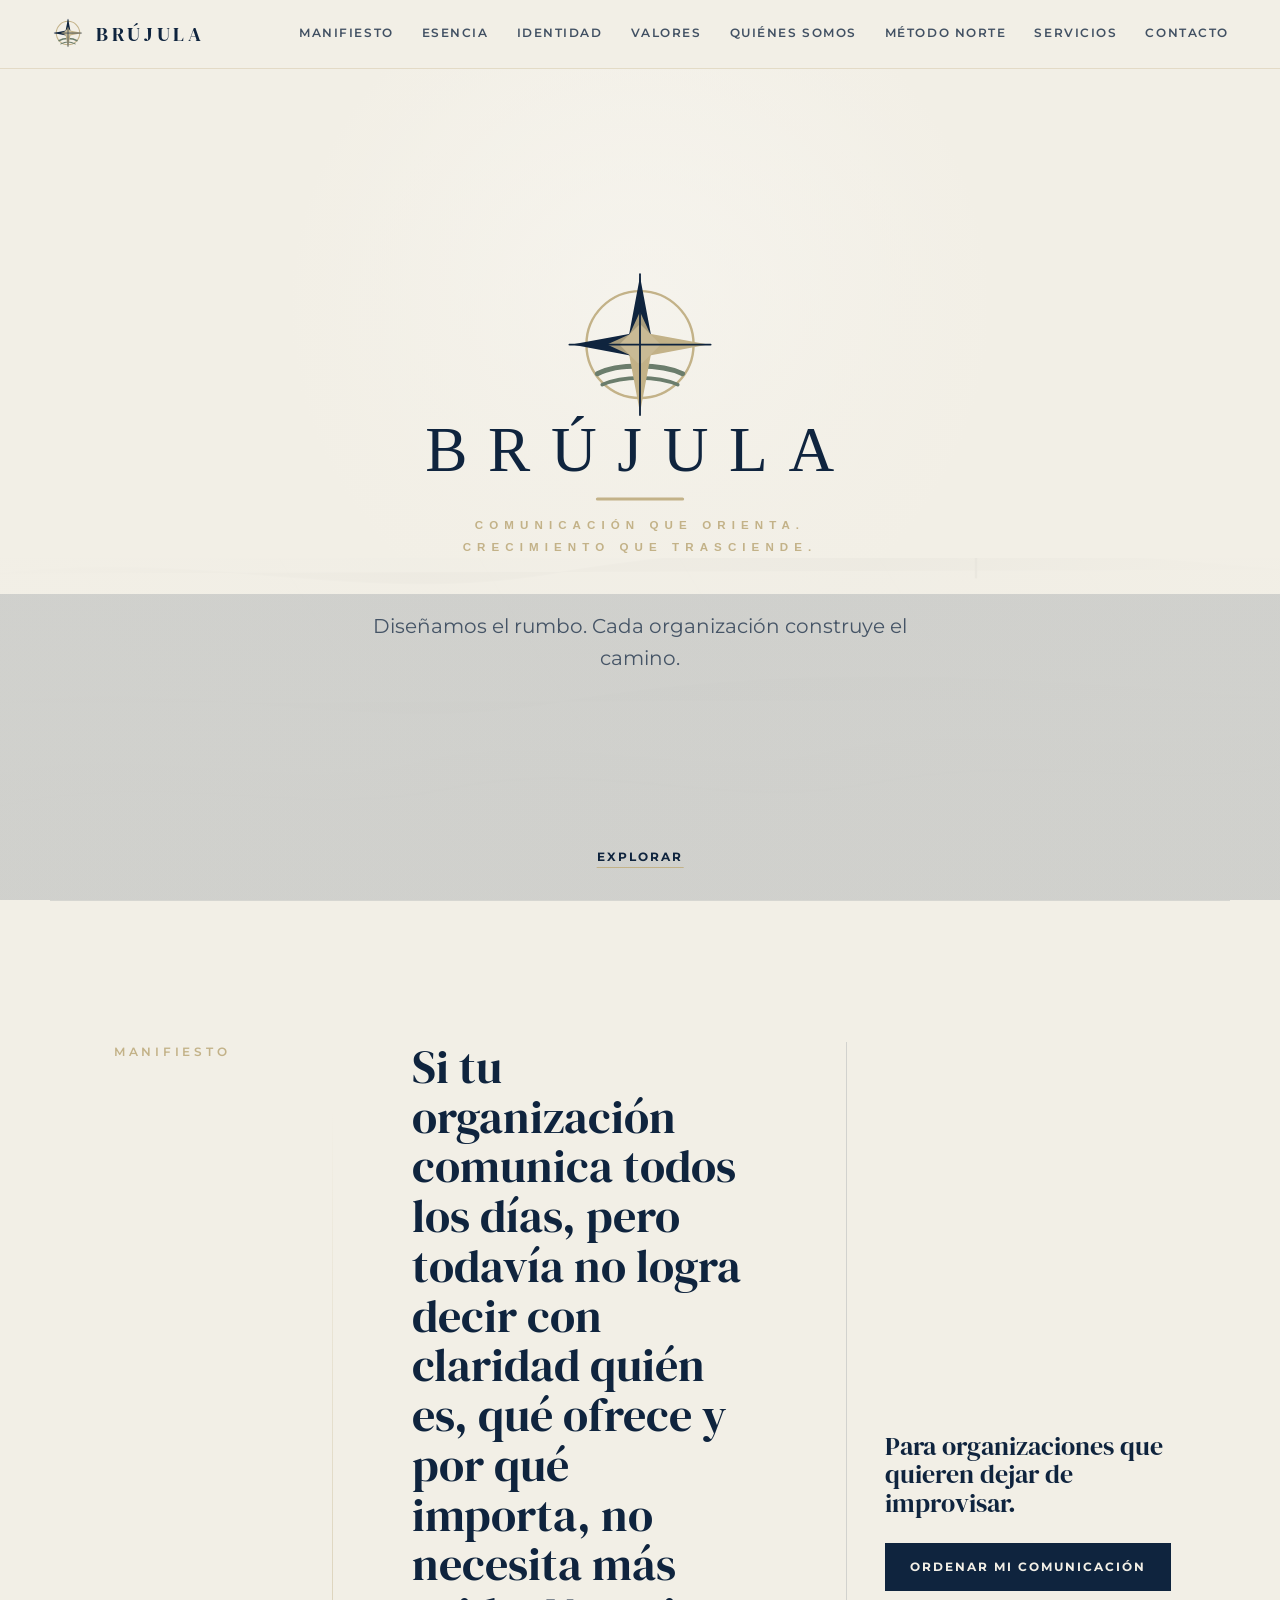
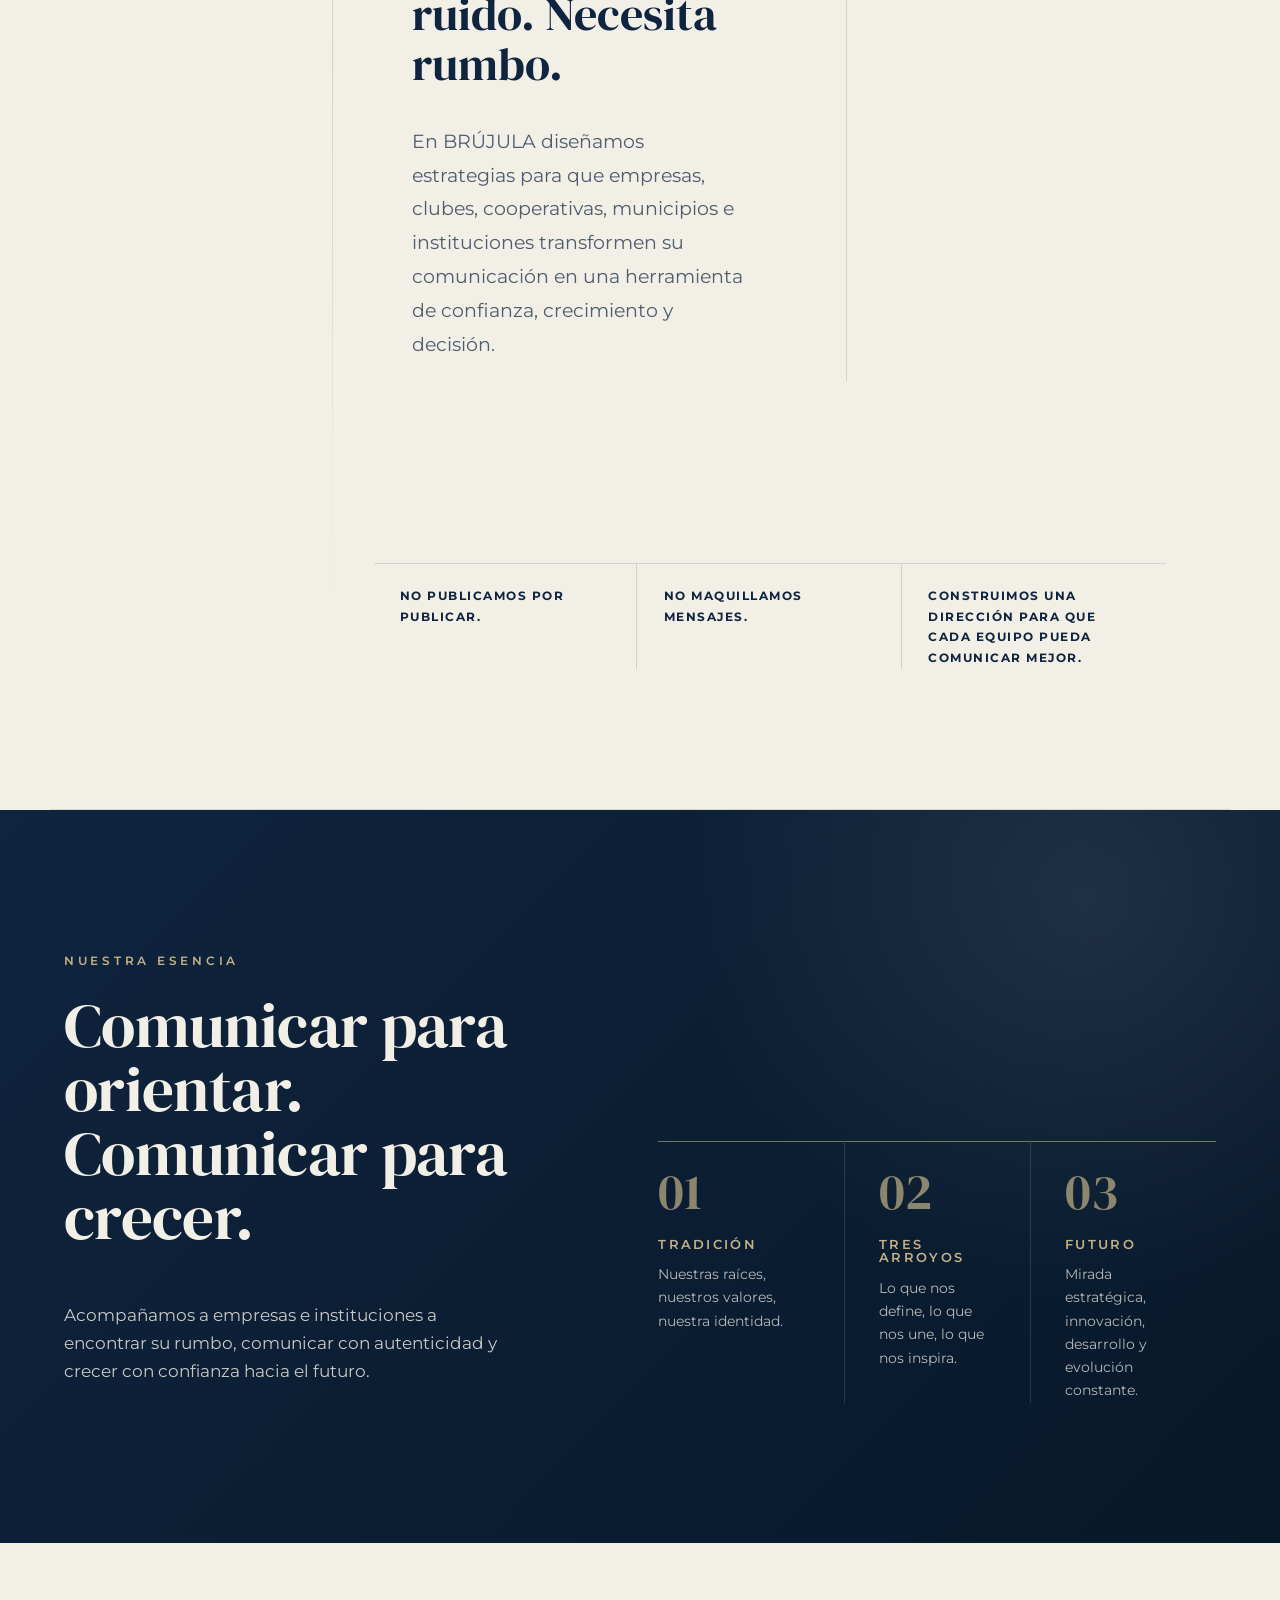
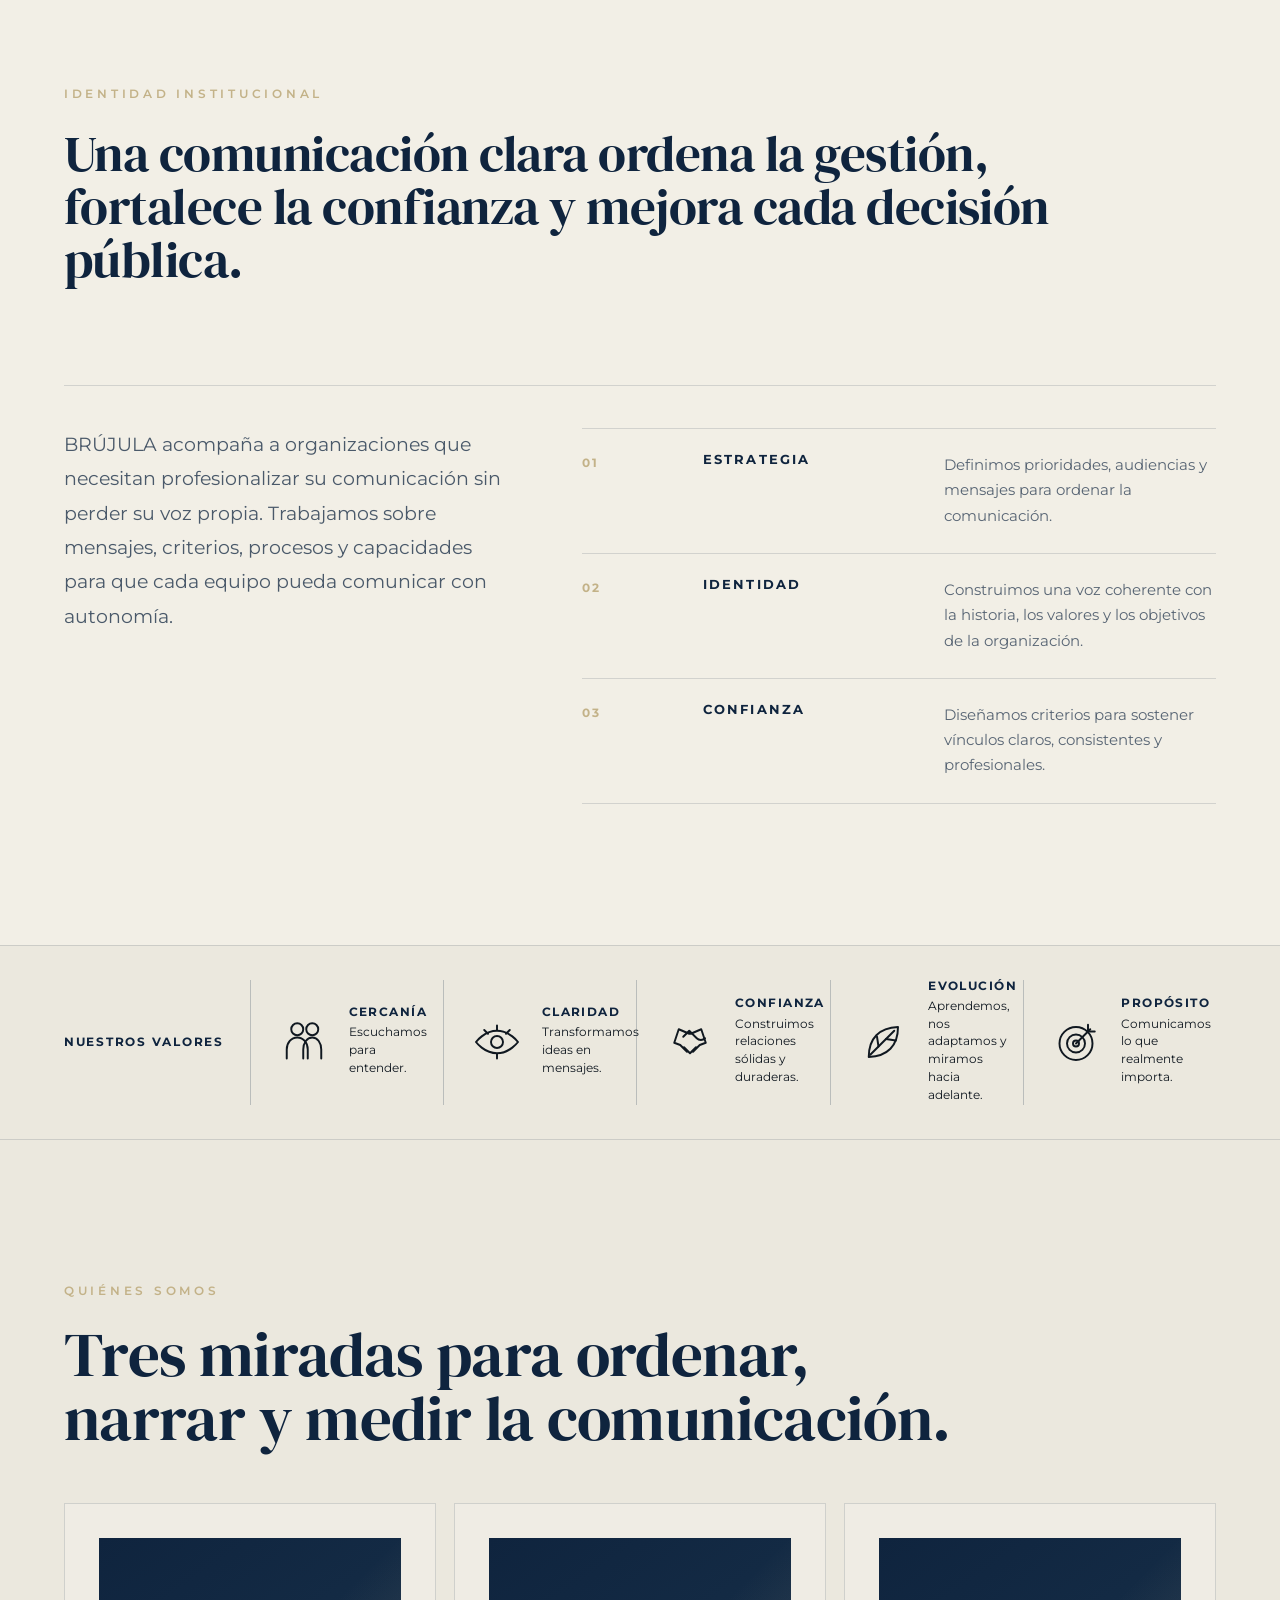
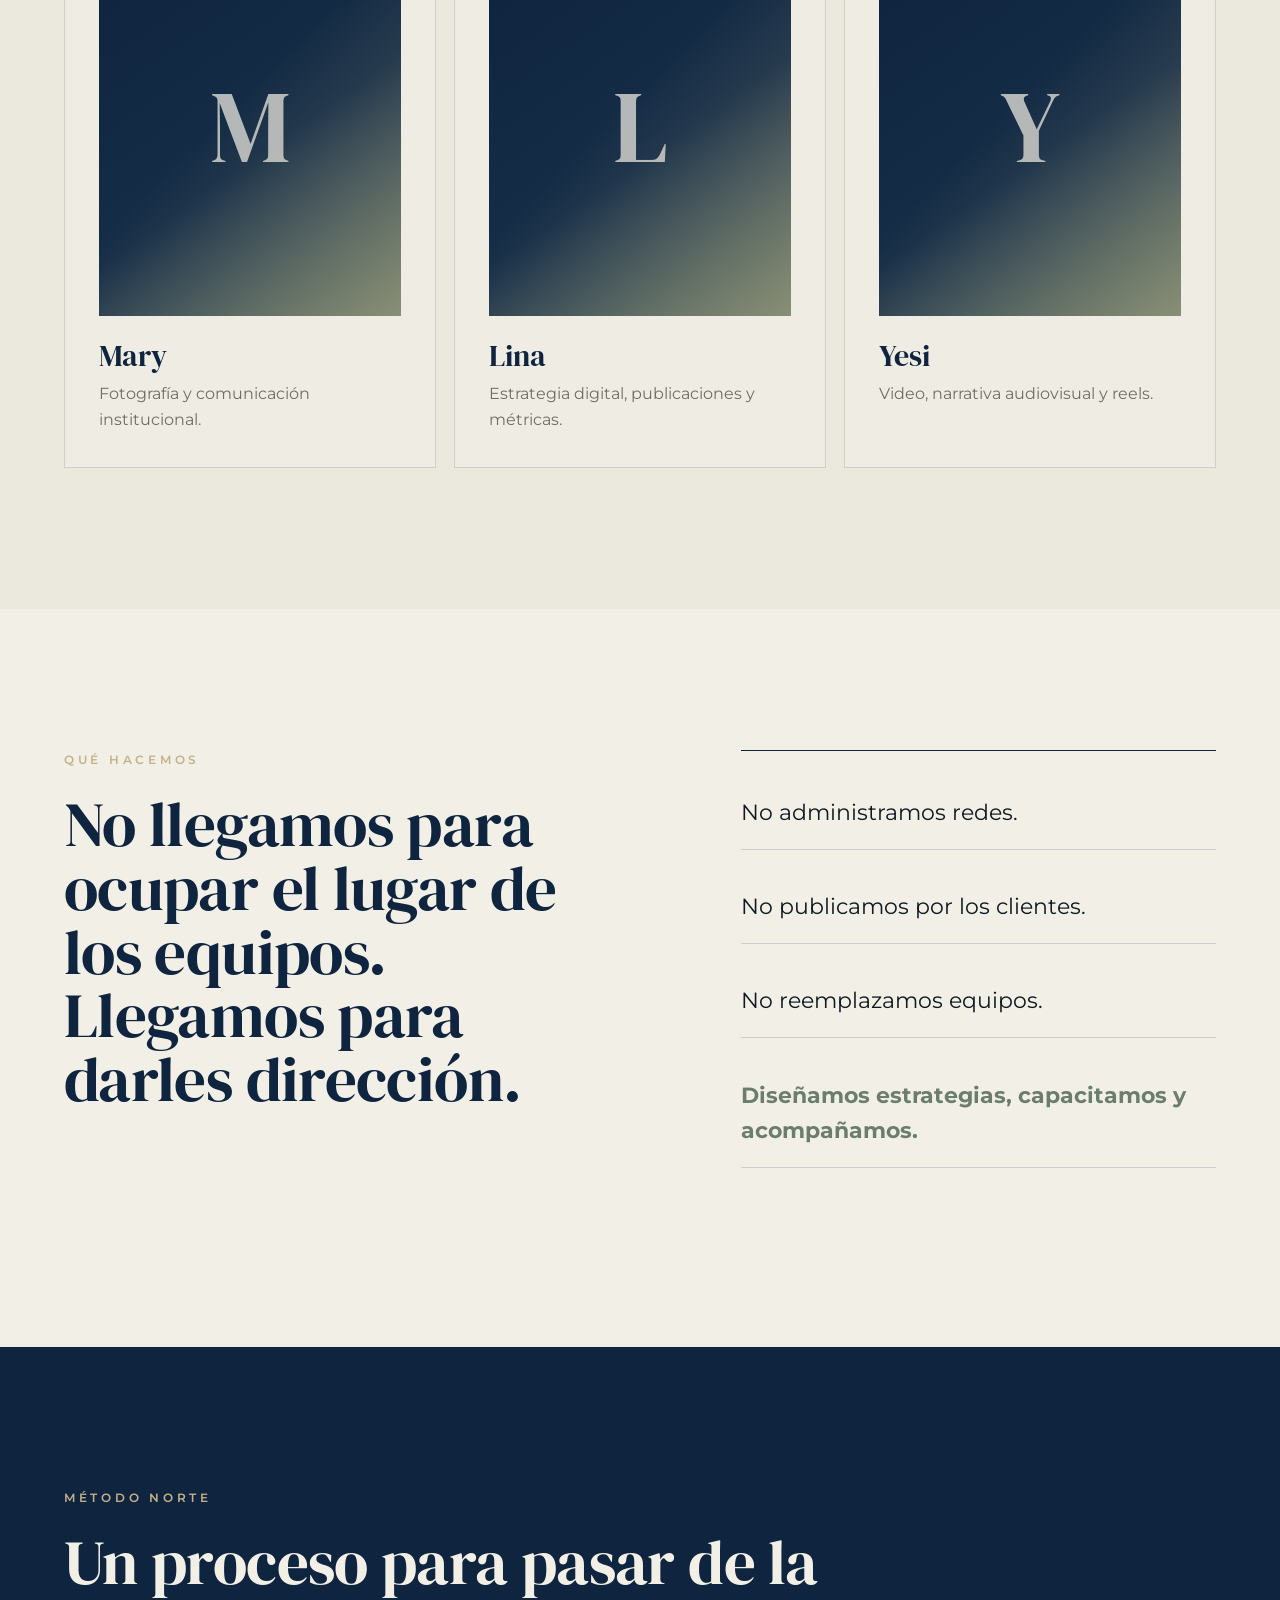
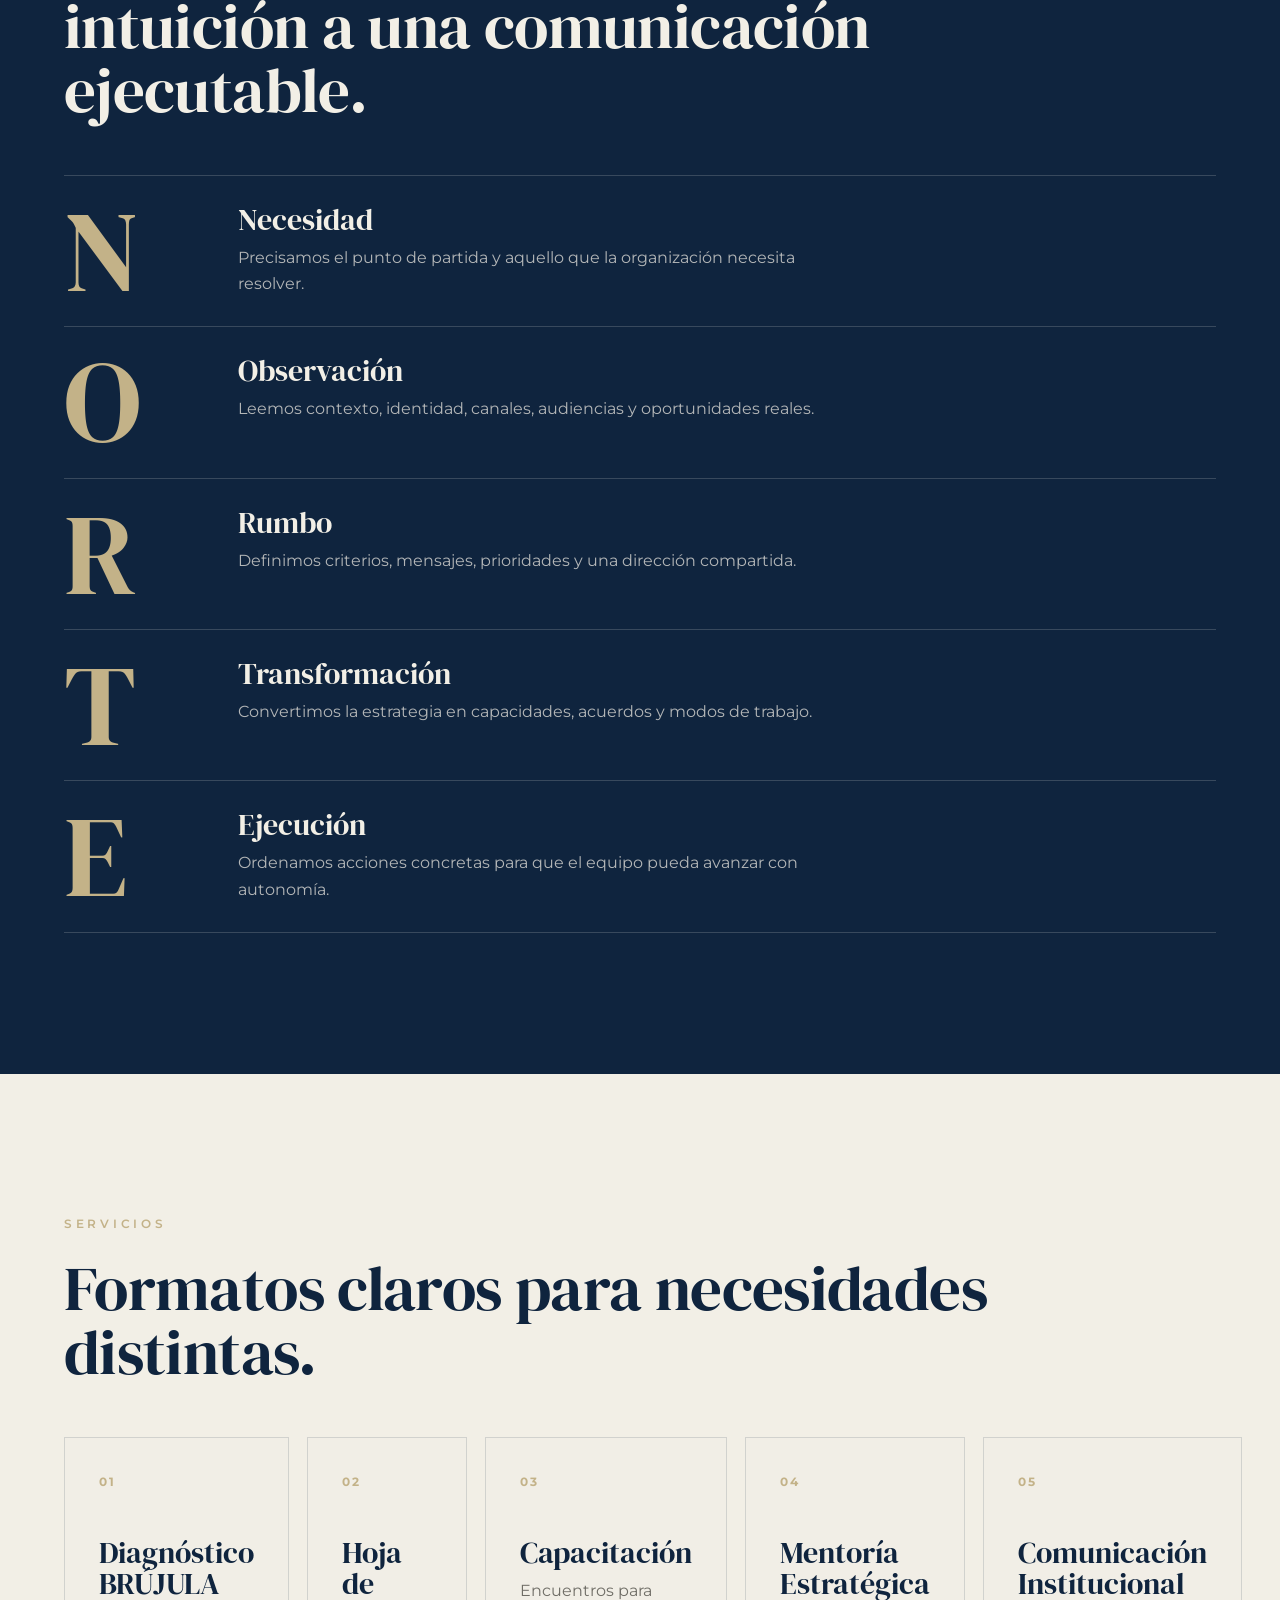
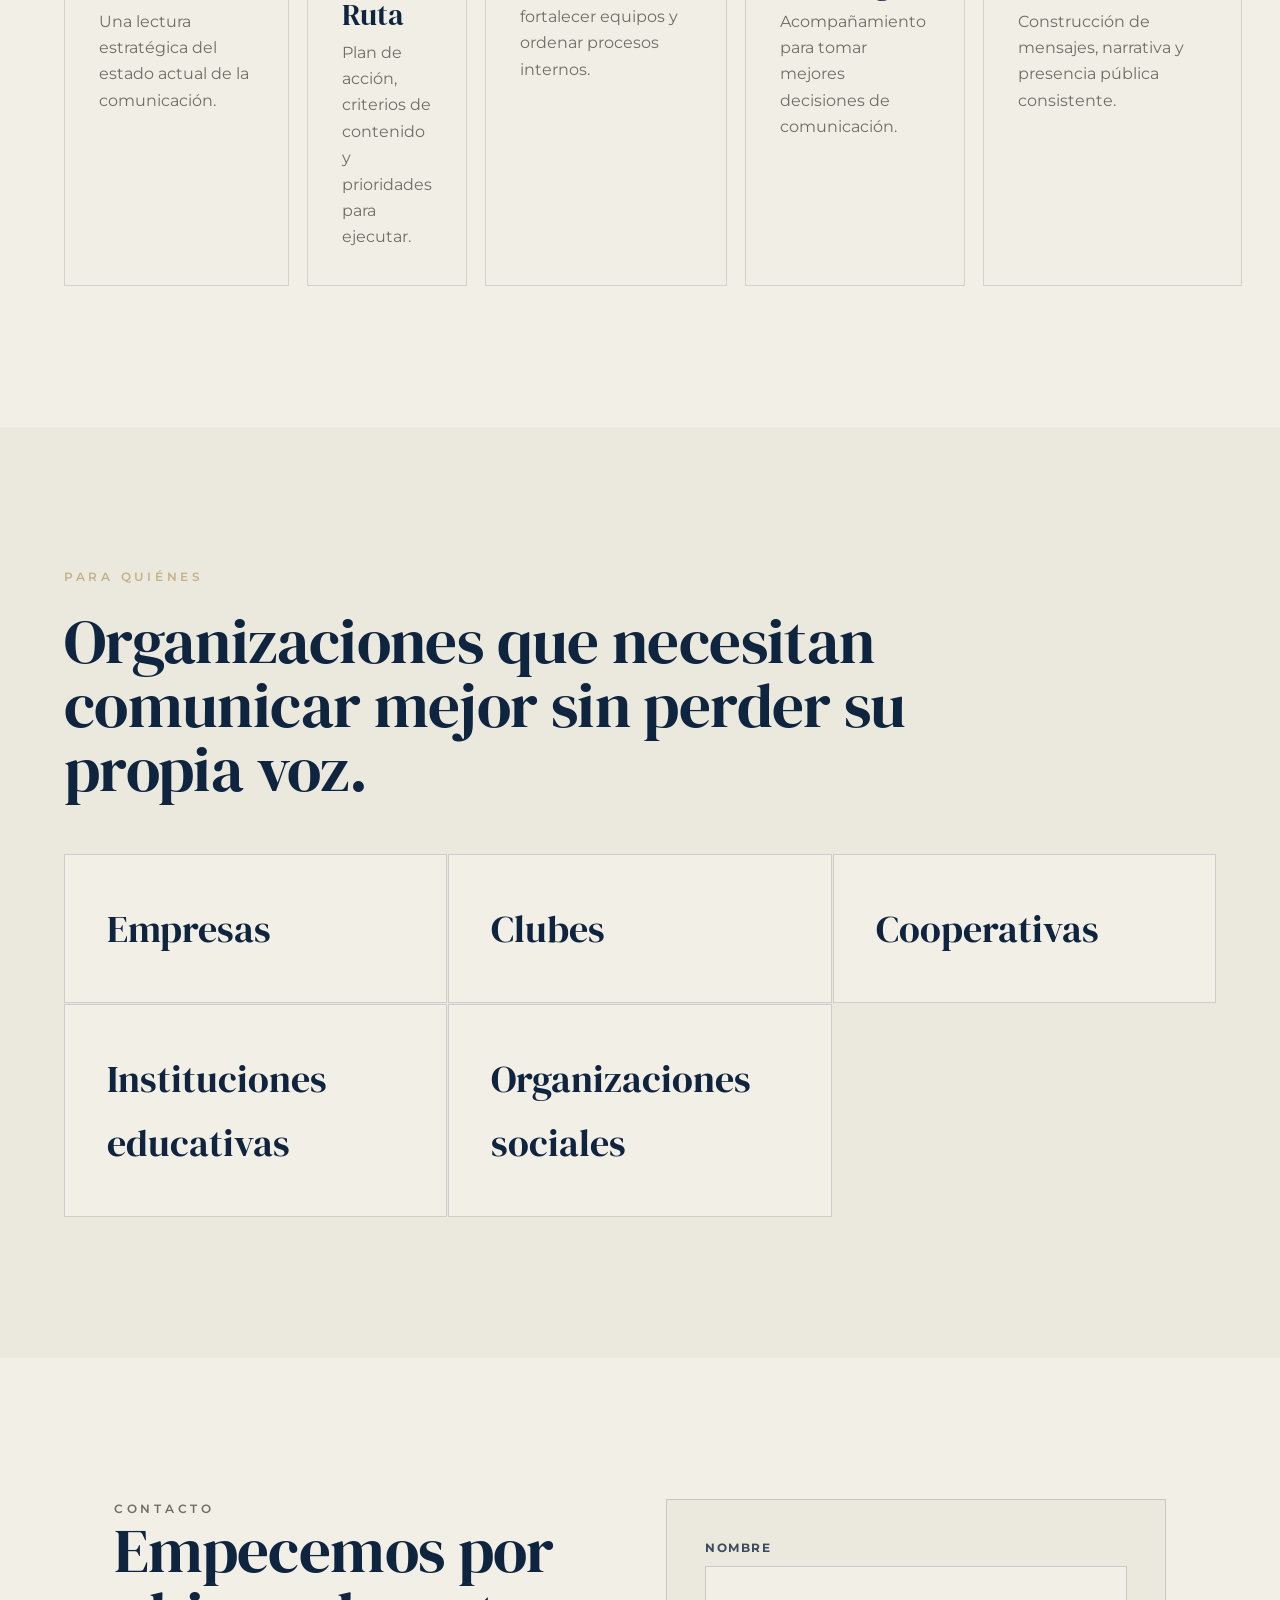
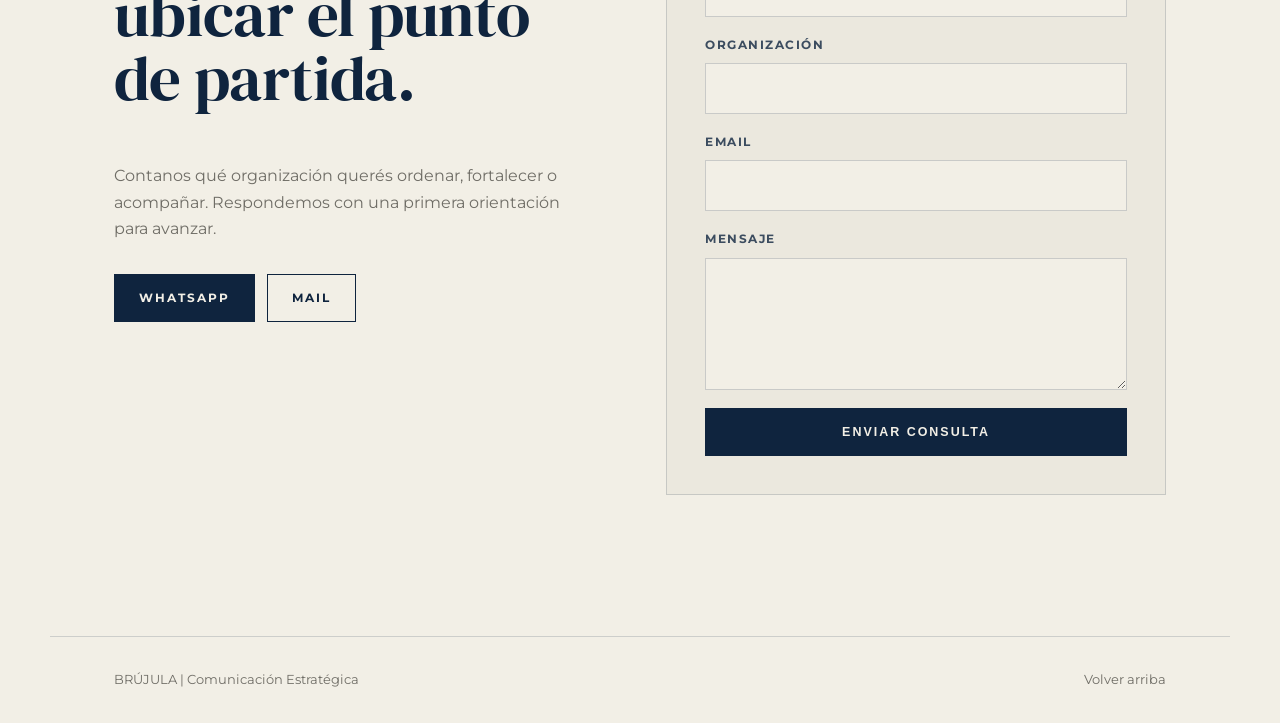
==== commit 6e209133: "Remove municipios audience item" ====
--- a/index.html
+++ b/index.html
@@ -80,7 +80,7 @@
       <section class="section what" id="que-hacemos"><div class="split"><div class="section-heading reveal"><p class="eyebrow">Qué hacemos</p><h2>No llegamos para ocupar el lugar de los equipos. Llegamos para darles dirección.</h2></div><div class="principles reveal"><p>No administramos redes.</p><p>No publicamos por los clientes.</p><p>No reemplazamos equipos.</p><strong>Diseñamos estrategias, capacitamos y acompañamos.</strong></div></div></section>
       <section class="section north" id="norte"><div class="section-heading reveal"><p class="eyebrow">Método NORTE</p><h2>Un proceso para pasar de la intuición a una comunicación ejecutable.</h2></div><div class="north-list"><article class="north-item reveal"><span>N</span><div><h3>Necesidad</h3><p>Precisamos el punto de partida y aquello que la organización necesita resolver.</p></div></article><article class="north-item reveal"><span>O</span><div><h3>Observación</h3><p>Leemos contexto, identidad, canales, audiencias y oportunidades reales.</p></div></article><article class="north-item reveal"><span>R</span><div><h3>Rumbo</h3><p>Definimos criterios, mensajes, prioridades y una dirección compartida.</p></div></article><article class="north-item reveal"><span>T</span><div><h3>Transformación</h3><p>Convertimos la estrategia en capacidades, acuerdos y modos de trabajo.</p></div></article><article class="north-item reveal"><span>E</span><div><h3>Ejecución</h3><p>Ordenamos acciones concretas para que el equipo pueda avanzar con autonomía.</p></div></article></div></section>
       <section class="section services" id="servicios"><div class="section-heading reveal"><p class="eyebrow">Servicios</p><h2>Formatos claros para necesidades distintas.</h2></div><div class="service-grid"><article class="service reveal"><span>01</span><h3>Diagnóstico BRÚJULA</h3><p>Una lectura estratégica del estado actual de la comunicación.</p></article><article class="service reveal"><span>02</span><h3>Hoja de Ruta</h3><p>Plan de acción, criterios de contenido y prioridades para ejecutar.</p></article><article class="service reveal"><span>03</span><h3>Capacitación</h3><p>Encuentros para fortalecer equipos y ordenar procesos internos.</p></article><article class="service reveal"><span>04</span><h3>Mentoría Estratégica</h3><p>Acompañamiento para tomar mejores decisiones de comunicación.</p></article><article class="service reveal"><span>05</span><h3>Comunicación Institucional</h3><p>Construcción de mensajes, narrativa y presencia pública consistente.</p></article></div></section>
-      <section class="section audiences" id="para-quienes"><div class="section-heading reveal"><p class="eyebrow">Para quiénes</p><h2>Organizaciones que necesitan comunicar mejor sin perder su propia voz.</h2></div><ul class="audience-list reveal" aria-label="Tipos de organizaciones"><li>Empresas</li><li>Clubes</li><li>Cooperativas</li><li>Municipios</li><li>Instituciones educativas</li><li>Organizaciones sociales</li></ul></section>
+      <section class="section audiences" id="para-quienes"><div class="section-heading reveal"><p class="eyebrow">Para quiénes</p><h2>Organizaciones que necesitan comunicar mejor sin perder su propia voz.</h2></div><ul class="audience-list reveal" aria-label="Tipos de organizaciones"><li>Empresas</li><li>Clubes</li><li>Cooperativas</li><li>Instituciones educativas</li><li>Organizaciones sociales</li></ul></section>
       <section class="section contact" id="contacto"><div class="contact-copy reveal"><p class="eyebrow">Contacto</p><h2>Empecemos por ubicar el punto de partida.</h2><p>Contanos qué organización querés ordenar, fortalecer o acompañar. Respondemos con una primera orientación para avanzar.</p><div class="contact-actions"><a class="button primary" href="https://wa.me/5490000000000" target="_blank" rel="noreferrer">WhatsApp</a><a class="button secondary" href="mailto:hola@brujulacomunicacion.com">Mail</a></div></div><form class="contact-form reveal" action="mailto:hola@brujulacomunicacion.com" method="post" enctype="text/plain"><label>Nombre<input type="text" name="nombre" autocomplete="name" required /></label><label>Organización<input type="text" name="organizacion" autocomplete="organization" /></label><label>Email<input type="email" name="email" autocomplete="email" required /></label><label>Mensaje<textarea name="mensaje" rows="5" required></textarea></label><button class="button primary" type="submit">Enviar consulta</button></form></section>
     </main>
     <footer class="site-footer"><span>BRÚJULA | Comunicación Estratégica</span><a href="#inicio">Volver arriba</a></footer>
--- a/typography.css
+++ b/typography.css
@@ -145,86 +145,72 @@
   display: none;
 }
 
-.identity-feature {
-  background:
-    radial-gradient(circle at 18% 50%, rgba(195, 178, 136, 0.18), transparent 24%),
-    linear-gradient(135deg, var(--navy), #071829 78%);
-  color: var(--paper);
-  display: grid;
-  gap: clamp(28px, 5vw, 70px);
-  grid-template-columns: 0.55fr 1.15fr 0.55fr;
-  min-height: 560px;
-  overflow: hidden;
-  padding: clamp(72px, 10vw, 128px) clamp(20px, 5vw, 72px);
-  position: relative;
-}
-
-.identity-feature::after {
-  background:
-    linear-gradient(90deg, rgba(195, 178, 136, 0.2) 1px, transparent 1px),
-    linear-gradient(0deg, rgba(195, 178, 136, 0.16) 1px, transparent 1px);
-  background-size: 120px 120px;
-  content: "";
-  inset: 0;
-  opacity: 0.12;
-  position: absolute;
-}
-
-.identity-mark,
-.identity-copy,
-.identity-points {
-  position: relative;
-  z-index: 1;
-}
-
-.identity-mark {
-  align-self: center;
-  justify-self: center;
-}
-
-.identity-mark img {
-  filter: drop-shadow(0 22px 36px rgba(0, 0, 0, 0.26));
-  opacity: 0.92;
-  width: clamp(150px, 18vw, 250px);
-}
-
-.identity-copy {
-  align-self: center;
-  border-left: 1px solid rgba(195, 178, 136, 0.42);
-  padding-left: clamp(28px, 5vw, 72px);
-}
-
-.identity-copy h2 {
-  color: var(--paper);
-  font-size: clamp(3.1rem, 7vw, 7.8rem);
-  line-height: 0.92;
-  margin-bottom: 28px;
-  max-width: 900px;
-}
-
-.identity-copy p:not(.eyebrow) {
-  color: rgba(242, 239, 230, 0.76);
-  font-size: clamp(1rem, 1.5vw, 1.18rem);
-  margin: 0;
-  max-width: 560px;
-}
-
-.identity-points {
-  align-self: end;
-  display: grid;
-  gap: 18px;
-  justify-self: stretch;
-}
-
-.identity-points span {
-  border-top: 1px solid rgba(195, 178, 136, 0.46);
+.identity-institutional {
+  background: var(--paper);
+}
+
+.identity-institutional .section-heading {
+  border-bottom: 1px solid rgba(15, 36, 62, 0.14);
+  padding-bottom: clamp(34px, 5vw, 56px);
+}
+
+.identity-institutional .section-heading h2 {
+  font-size: clamp(2rem, 4vw, 4.35rem);
+  line-height: 1.04;
+  max-width: 1020px;
+}
+
+.institutional-panel {
+  display: grid;
+  gap: clamp(34px, 6vw, 78px);
+  grid-template-columns: 0.82fr 1.18fr;
+  margin: 0 auto;
+  max-width: var(--max);
+}
+
+.institutional-panel > p {
+  color: rgba(15, 36, 62, 0.74);
+  font-size: clamp(1rem, 1.45vw, 1.16rem);
+  line-height: 1.85;
+  margin: 0;
+}
+
+.institutional-pillars {
+  border-top: 1px solid rgba(15, 36, 62, 0.14);
+  display: grid;
+  gap: 0;
+}
+
+.institutional-pillars article {
+  border-bottom: 1px solid rgba(15, 36, 62, 0.14);
+  display: grid;
+  gap: clamp(20px, 4vw, 54px);
+  grid-template-columns: 70px 190px 1fr;
+  padding: 24px 0;
+}
+
+.institutional-pillars span {
   color: var(--gold);
+  font-size: 0.78rem;
+  font-weight: 700;
+  letter-spacing: 0.18em;
+}
+
+.institutional-pillars h3 {
+  color: var(--navy);
   font-family: var(--sans);
-  font-size: 0.78rem;
-  font-weight: 700;
-  letter-spacing: 0.22em;
-  padding-top: 18px;
+  font-size: 0.84rem;
+  font-weight: 700;
+  letter-spacing: 0.16em;
+  margin: 0;
   text-transform: uppercase;
+}
+
+.institutional-pillars p {
+  color: rgba(15, 36, 62, 0.68);
+  font-size: 0.92rem;
+  line-height: 1.72;
+  margin: 0;
 }
 
 .values-strip {
@@ -293,10 +279,6 @@
 }
 
 @media (max-width: 820px) {
-  .identity-feature {
-    grid-template-columns: 1fr;
-  }
-
   .manifesto-editorial {
     grid-template-columns: 1fr;
   }
@@ -327,11 +309,13 @@
     padding-left: 0;
   }
 
-  .identity-copy {
-    border-left: 0;
-    border-top: 1px solid rgba(195, 178, 136, 0.42);
-    padding-left: 0;
-    padding-top: 32px;
+  .institutional-panel {
+    grid-template-columns: 1fr;
+  }
+
+  .institutional-pillars article {
+    gap: 10px;
+    grid-template-columns: 1fr;
   }
 
   .values-strip {
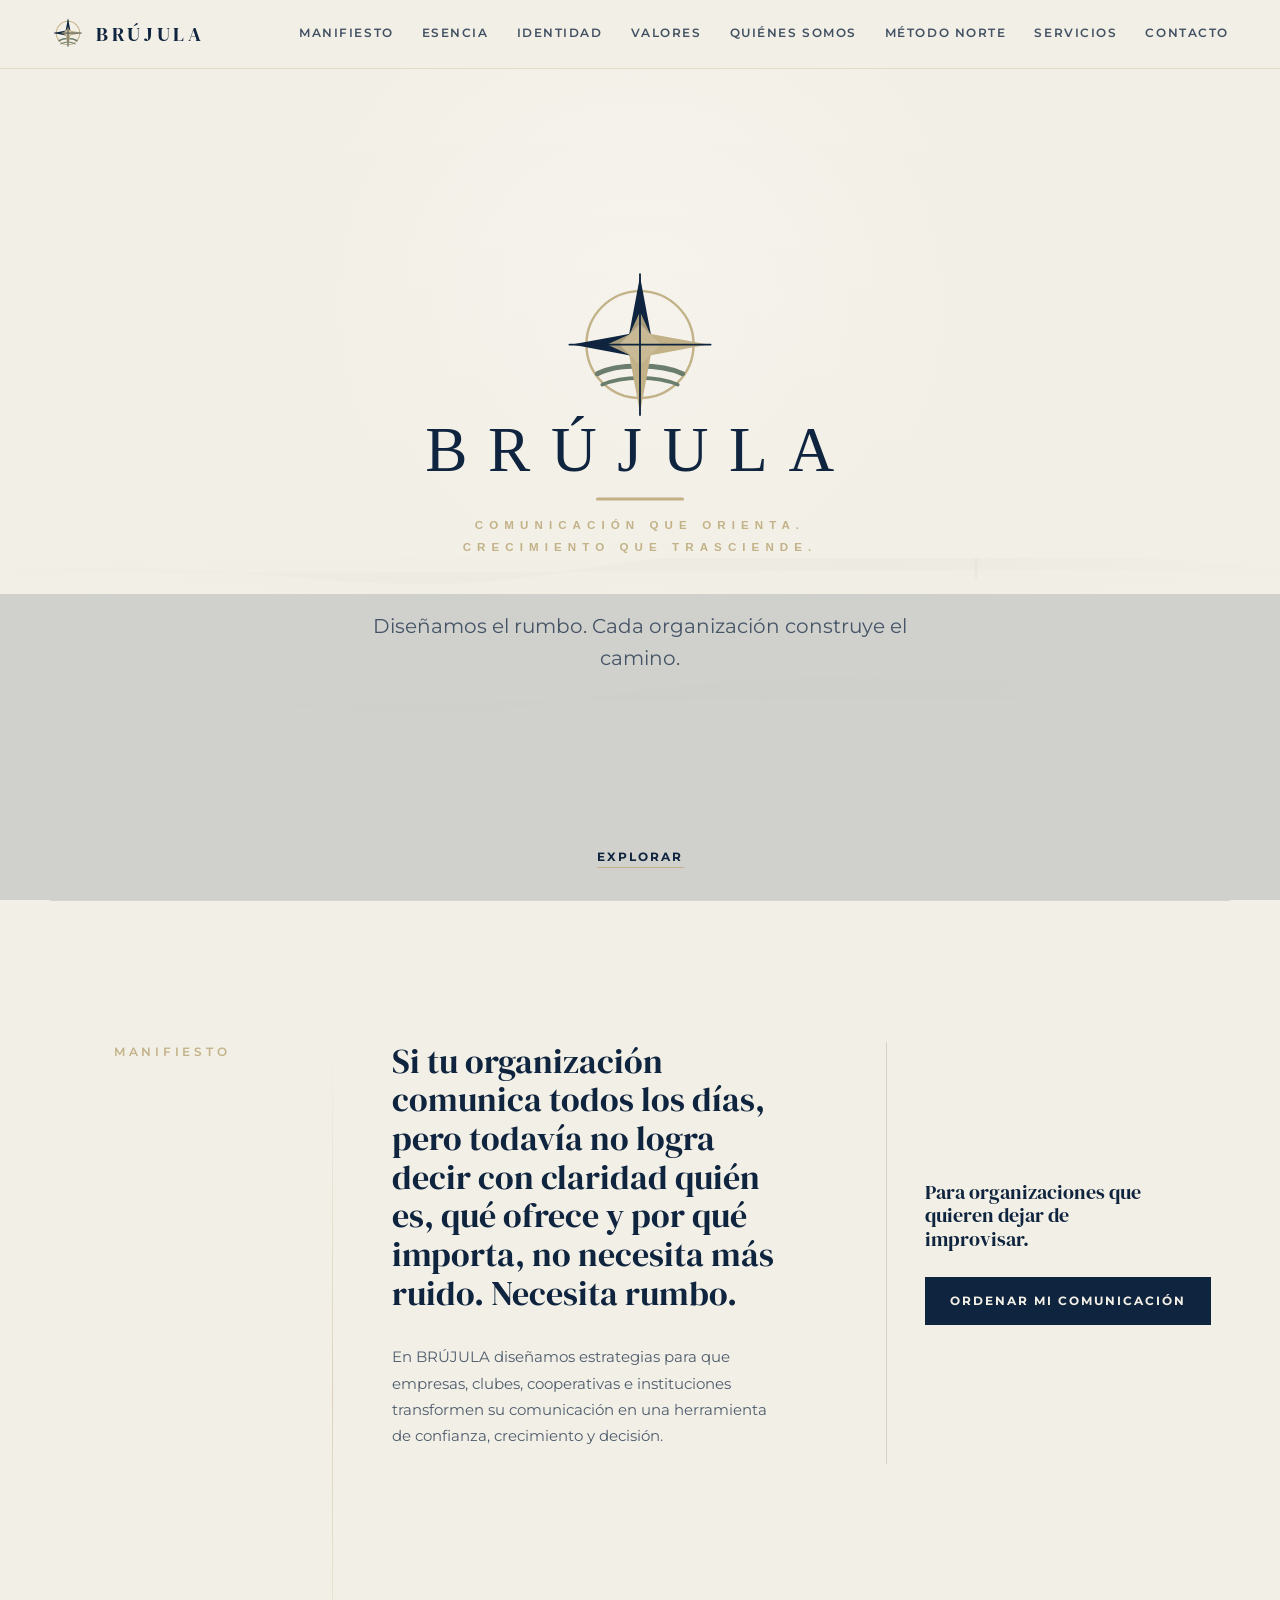
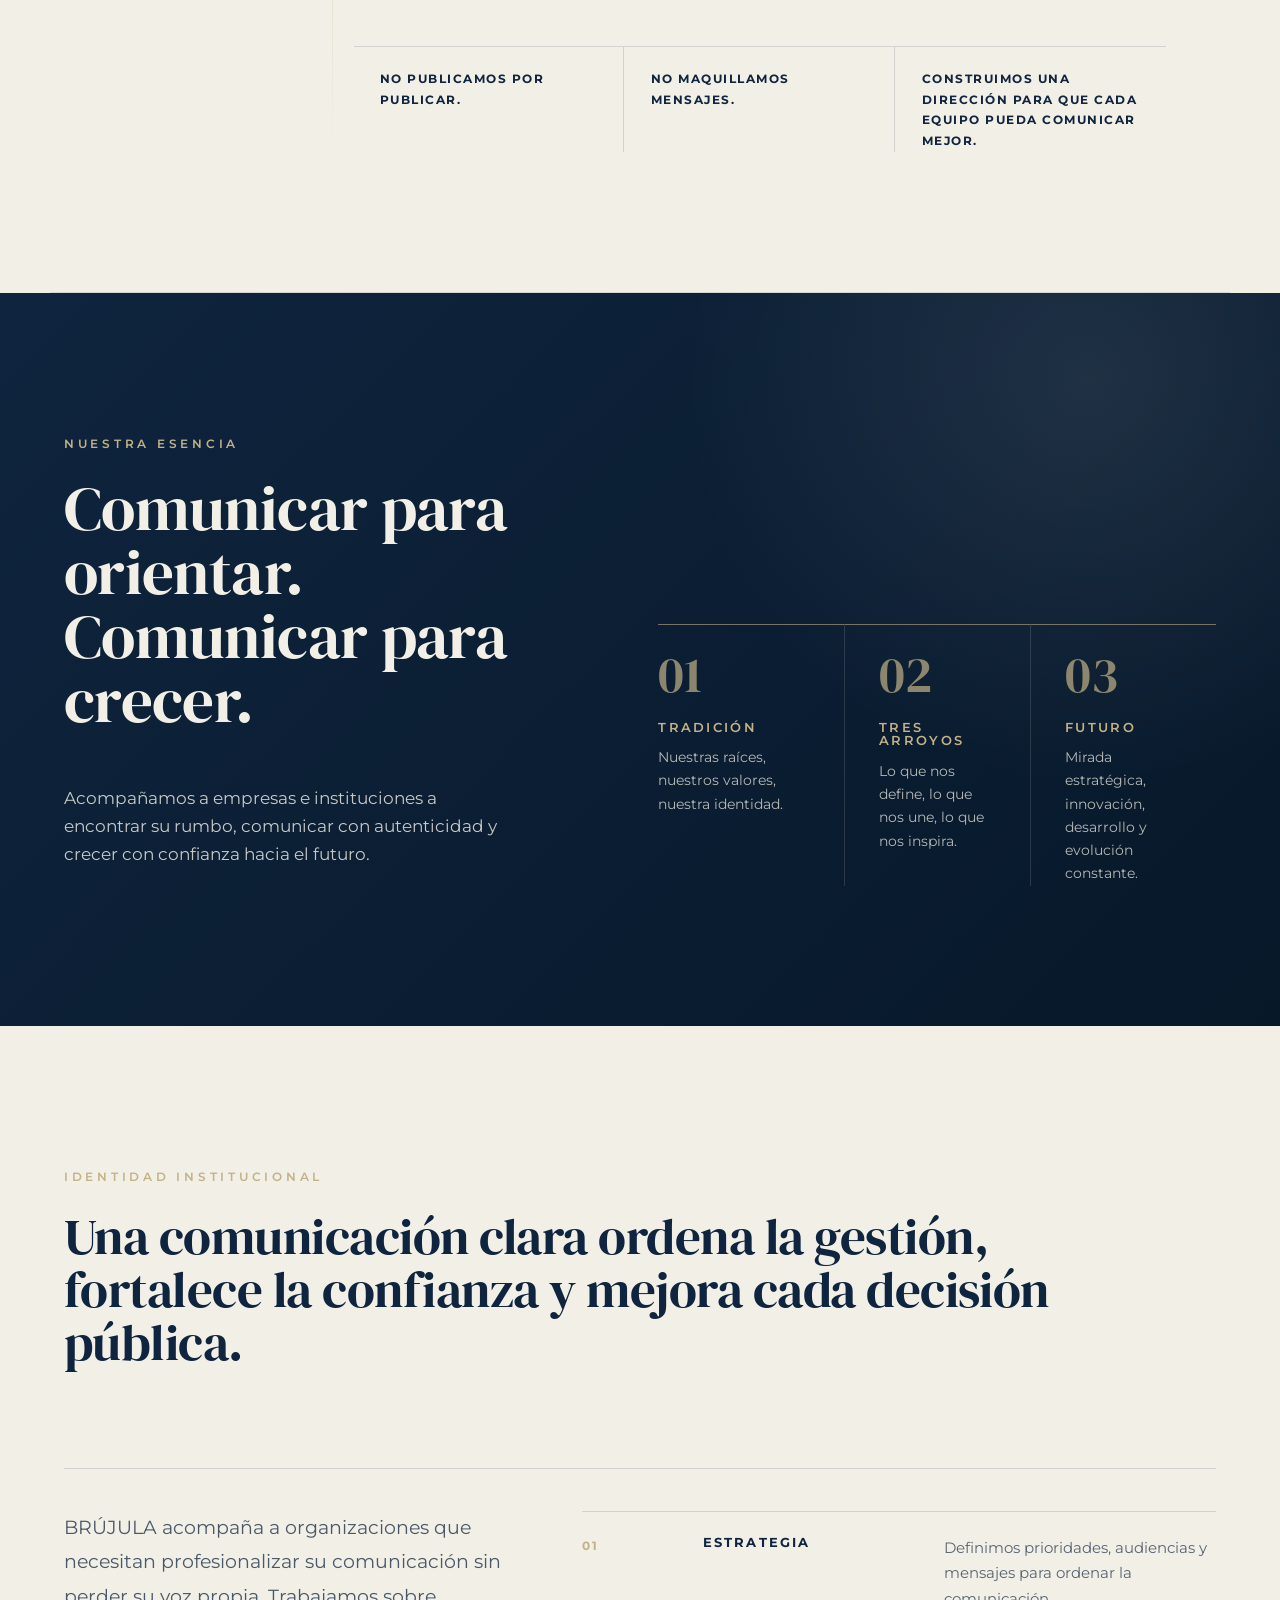
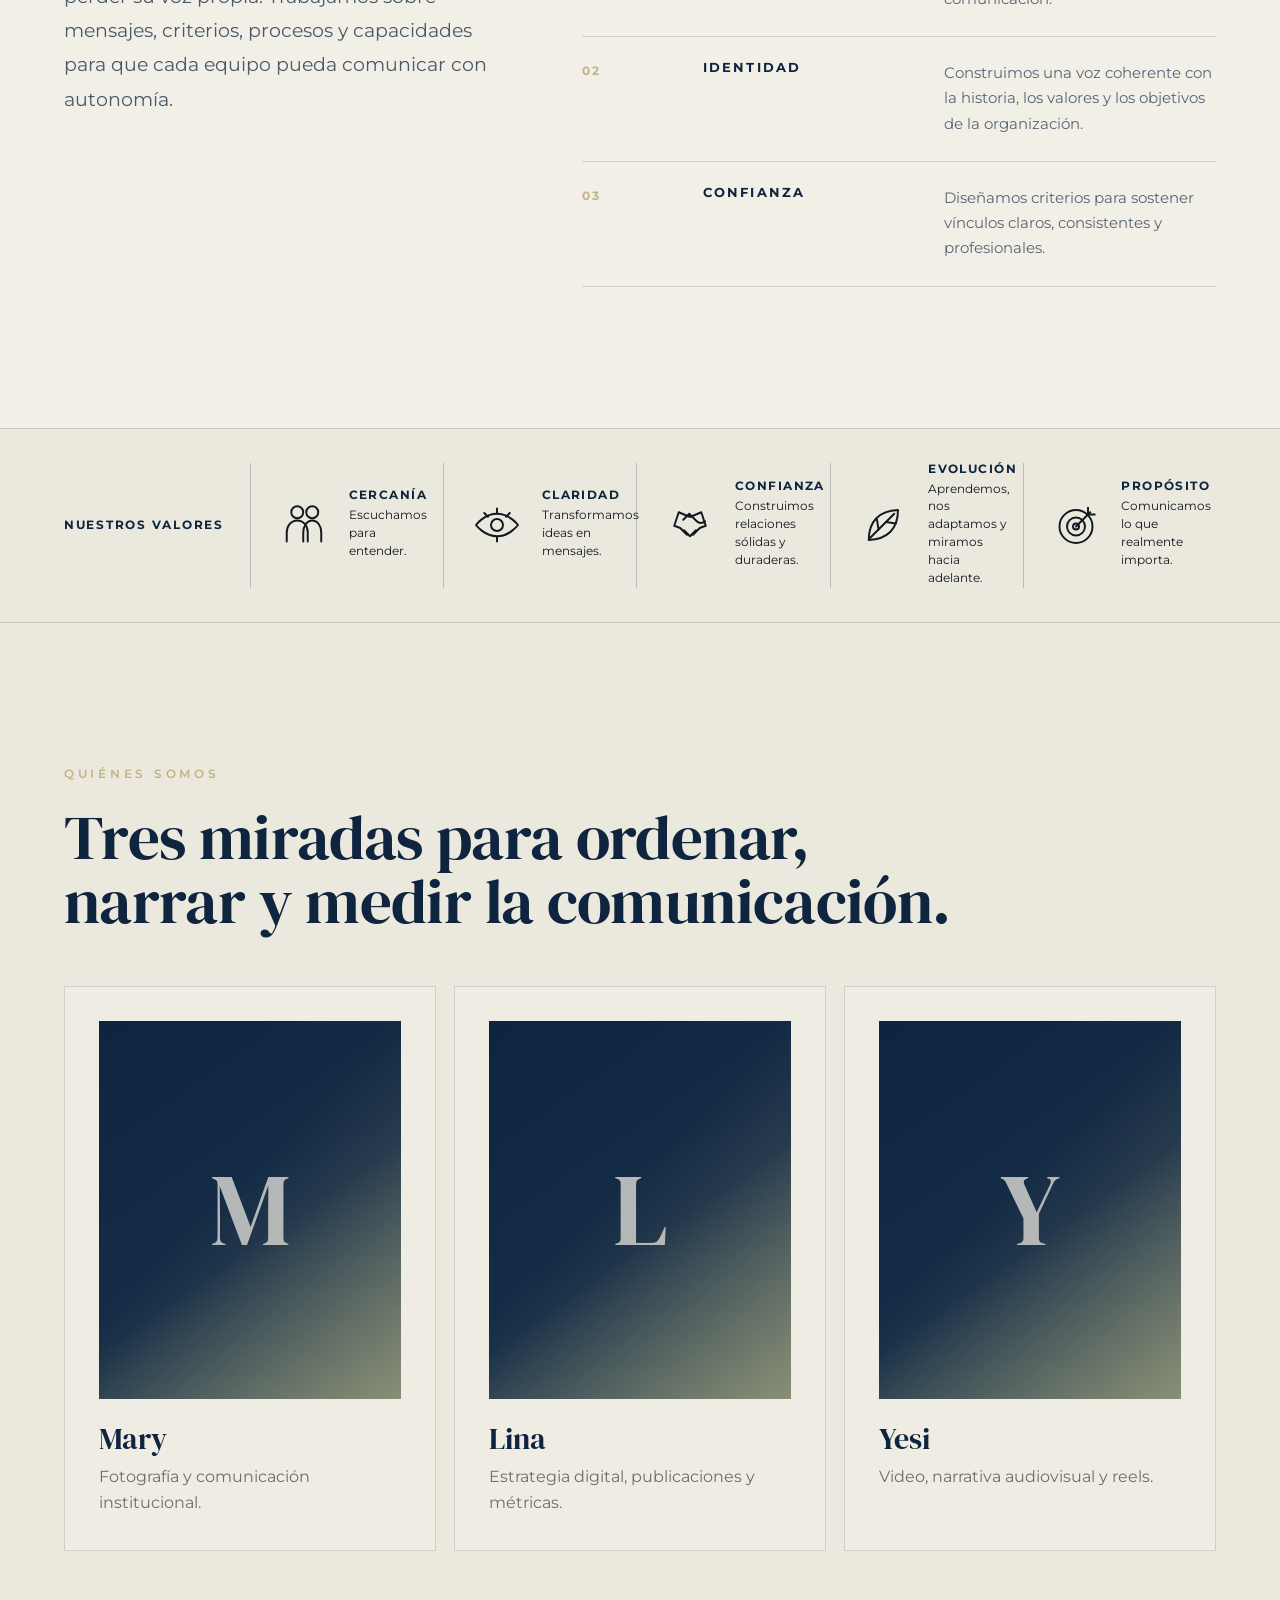
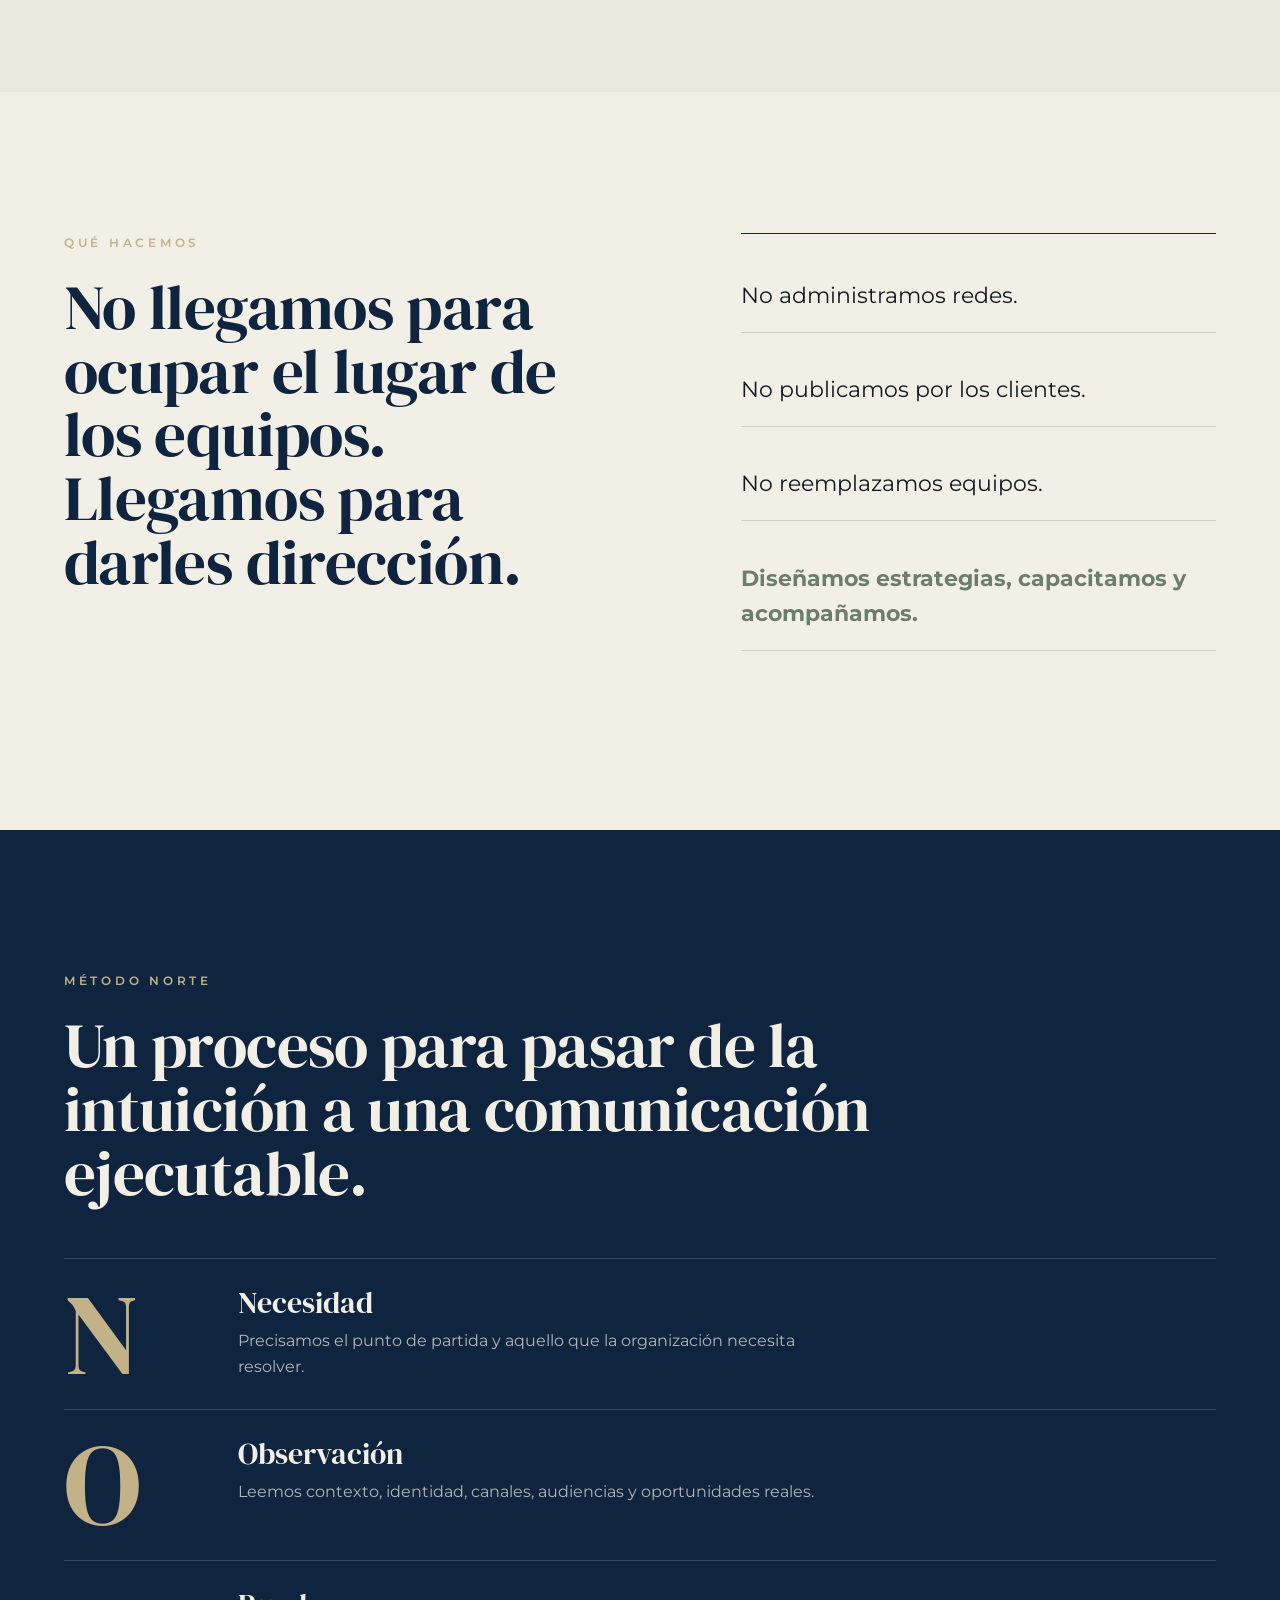
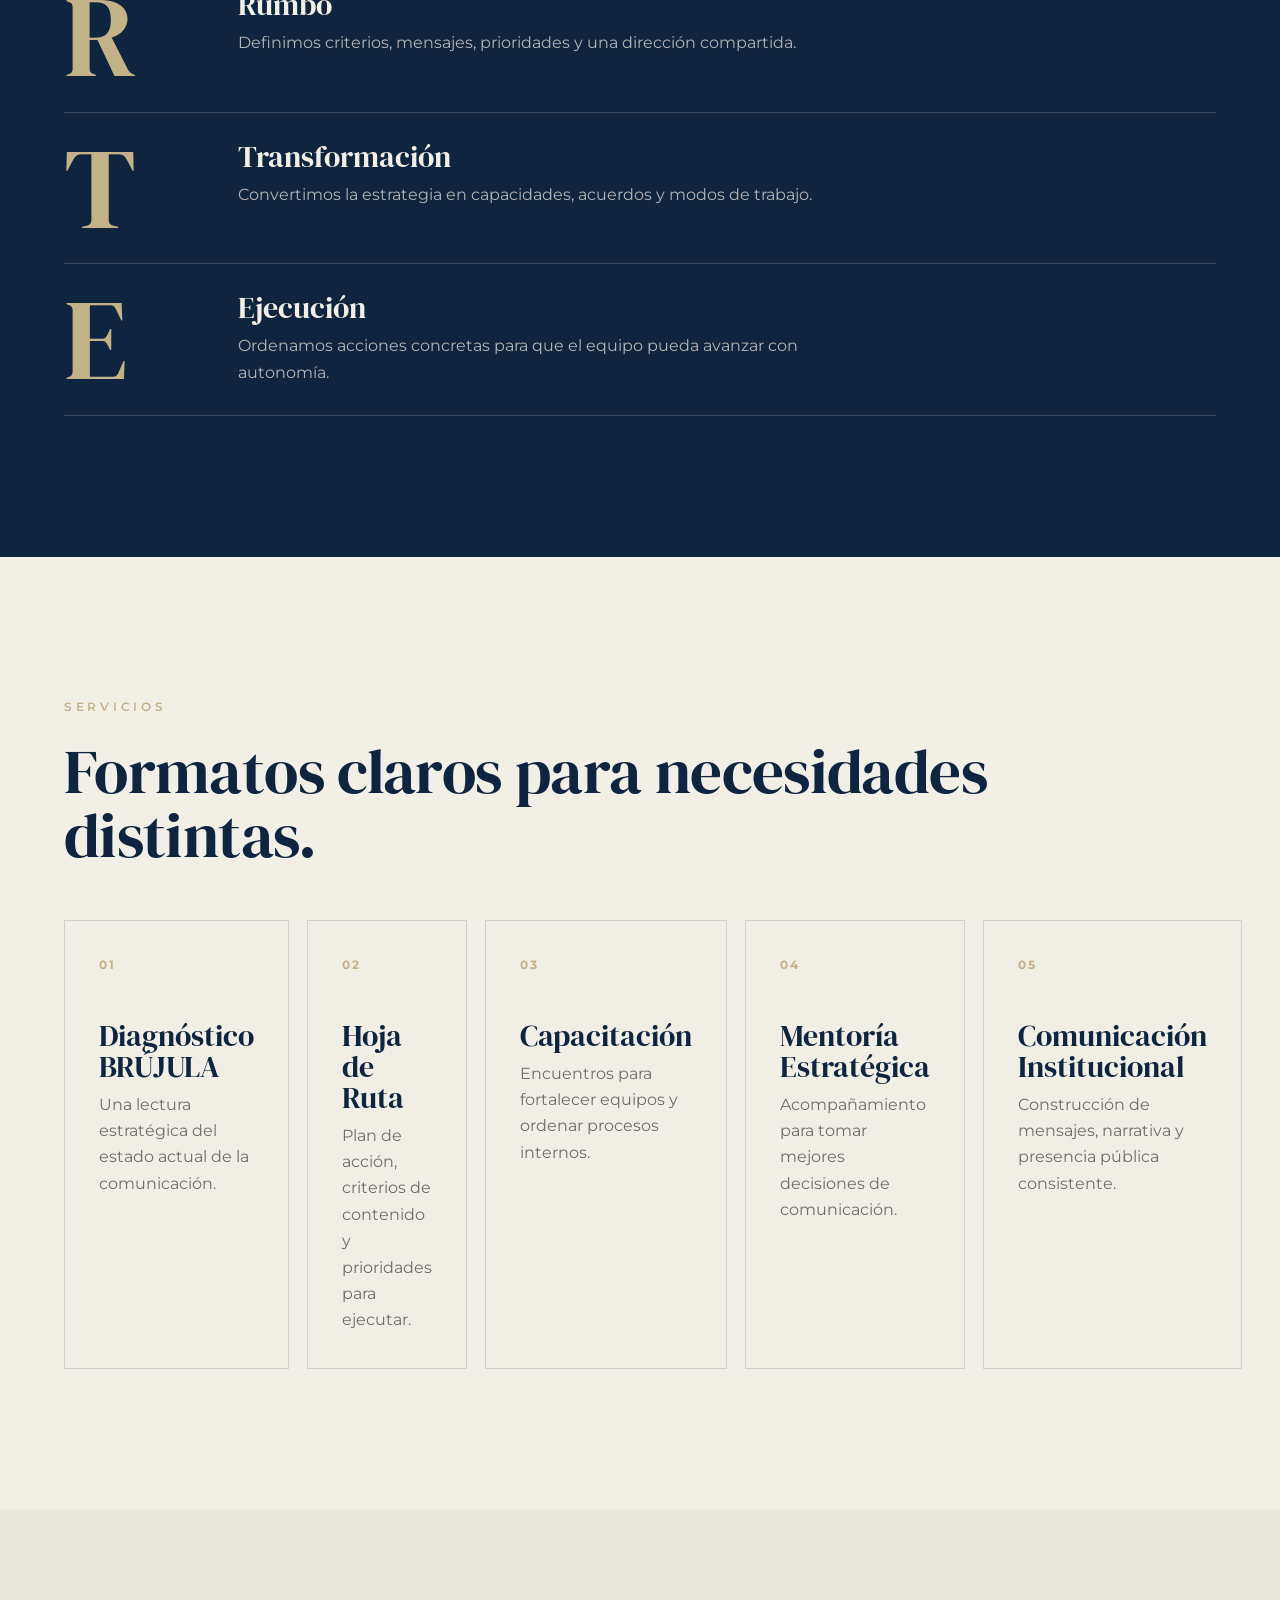
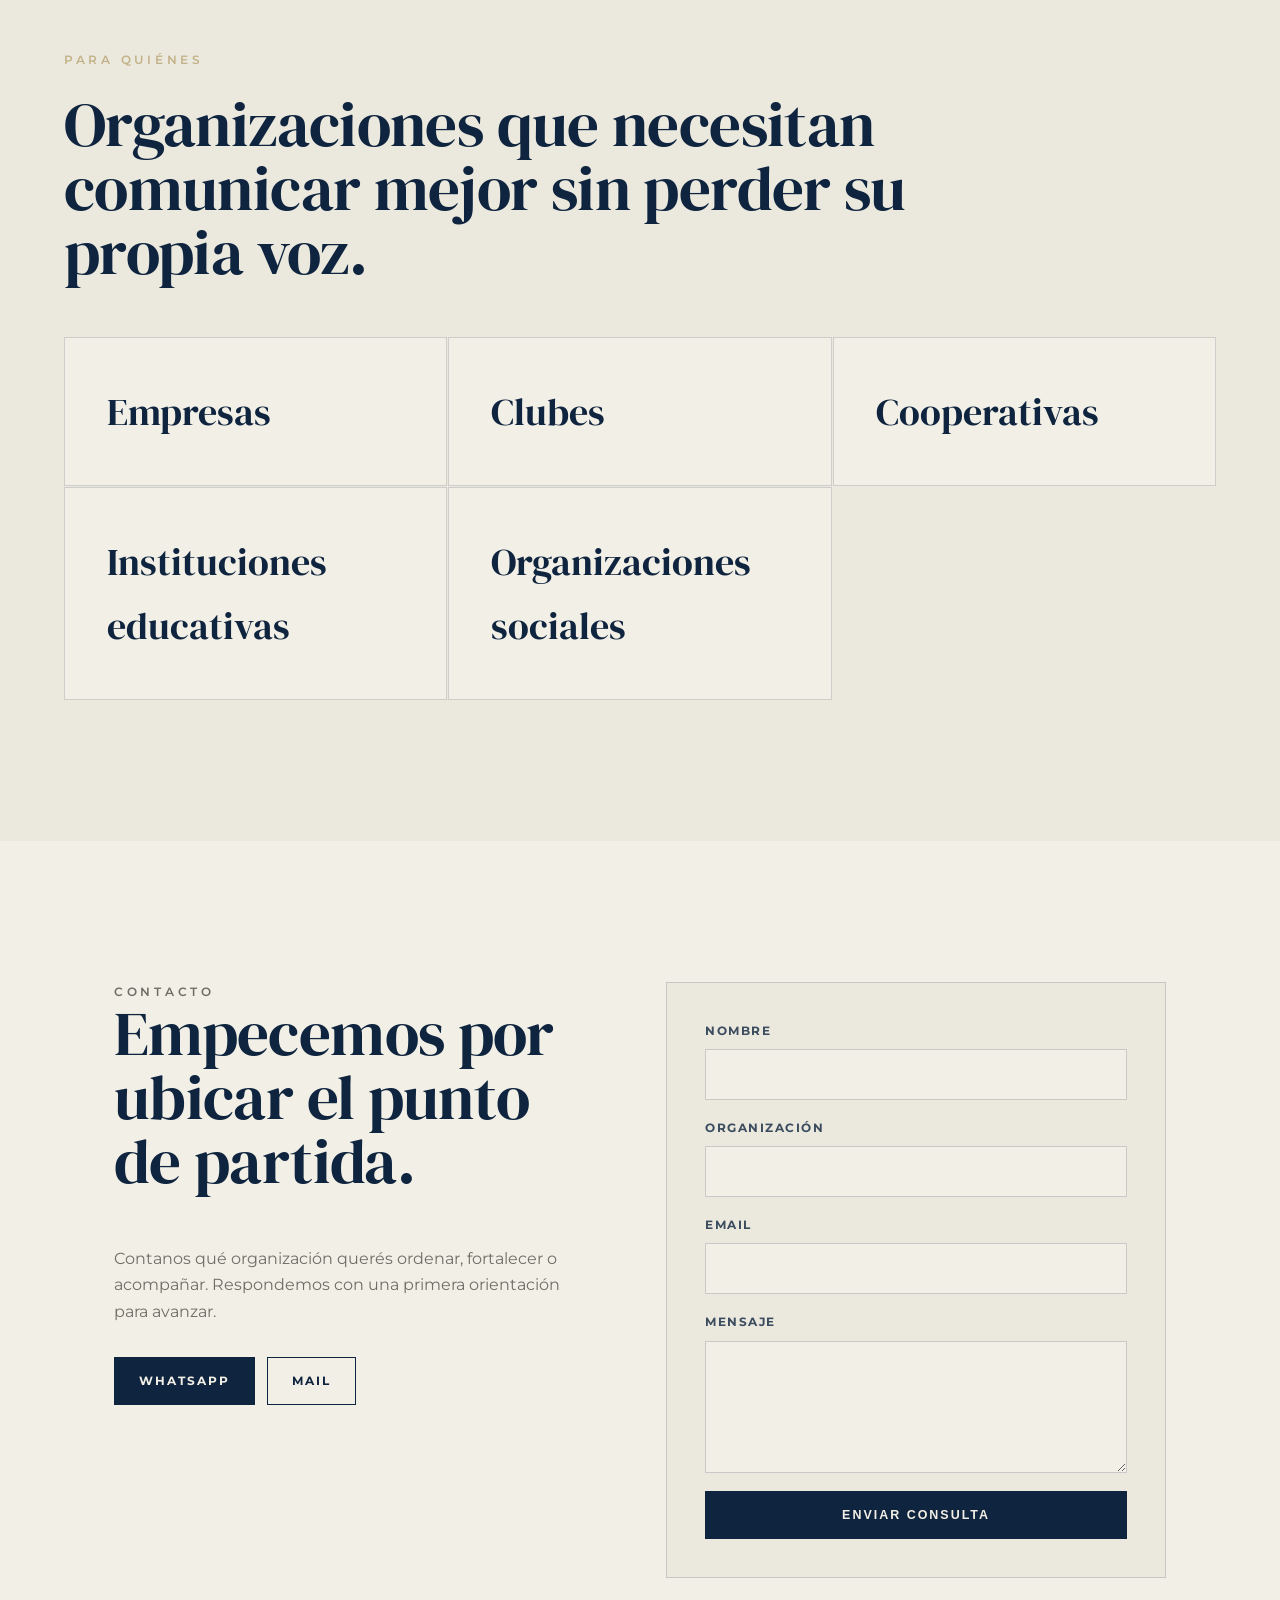
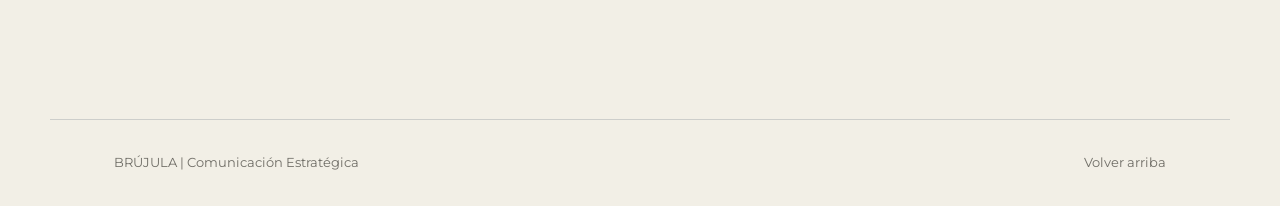
==== commit 74763597: "Update real contact details" ====
--- a/index.html
+++ b/index.html
@@ -32,7 +32,7 @@
         <div class="section-label reveal">Manifiesto</div>
         <div class="manifesto-copy reveal">
           <p>Si tu organización comunica todos los días, pero todavía no logra decir con claridad quién es, qué ofrece y por qué importa, no necesita más ruido. Necesita rumbo.</p>
-          <p>En BRÚJULA diseñamos estrategias para que empresas, clubes, cooperativas, municipios e instituciones transformen su comunicación en una herramienta de confianza, crecimiento y decisión.</p>
+          <p>En BRÚJULA diseñamos estrategias para que empresas, clubes, cooperativas e instituciones transformen su comunicación en una herramienta de confianza, crecimiento y decisión.</p>
         </div>
         <aside class="manifesto-invite reveal">
           <span>Para organizaciones que quieren dejar de improvisar.</span>
@@ -81,7 +81,7 @@
       <section class="section north" id="norte"><div class="section-heading reveal"><p class="eyebrow">Método NORTE</p><h2>Un proceso para pasar de la intuición a una comunicación ejecutable.</h2></div><div class="north-list"><article class="north-item reveal"><span>N</span><div><h3>Necesidad</h3><p>Precisamos el punto de partida y aquello que la organización necesita resolver.</p></div></article><article class="north-item reveal"><span>O</span><div><h3>Observación</h3><p>Leemos contexto, identidad, canales, audiencias y oportunidades reales.</p></div></article><article class="north-item reveal"><span>R</span><div><h3>Rumbo</h3><p>Definimos criterios, mensajes, prioridades y una dirección compartida.</p></div></article><article class="north-item reveal"><span>T</span><div><h3>Transformación</h3><p>Convertimos la estrategia en capacidades, acuerdos y modos de trabajo.</p></div></article><article class="north-item reveal"><span>E</span><div><h3>Ejecución</h3><p>Ordenamos acciones concretas para que el equipo pueda avanzar con autonomía.</p></div></article></div></section>
       <section class="section services" id="servicios"><div class="section-heading reveal"><p class="eyebrow">Servicios</p><h2>Formatos claros para necesidades distintas.</h2></div><div class="service-grid"><article class="service reveal"><span>01</span><h3>Diagnóstico BRÚJULA</h3><p>Una lectura estratégica del estado actual de la comunicación.</p></article><article class="service reveal"><span>02</span><h3>Hoja de Ruta</h3><p>Plan de acción, criterios de contenido y prioridades para ejecutar.</p></article><article class="service reveal"><span>03</span><h3>Capacitación</h3><p>Encuentros para fortalecer equipos y ordenar procesos internos.</p></article><article class="service reveal"><span>04</span><h3>Mentoría Estratégica</h3><p>Acompañamiento para tomar mejores decisiones de comunicación.</p></article><article class="service reveal"><span>05</span><h3>Comunicación Institucional</h3><p>Construcción de mensajes, narrativa y presencia pública consistente.</p></article></div></section>
       <section class="section audiences" id="para-quienes"><div class="section-heading reveal"><p class="eyebrow">Para quiénes</p><h2>Organizaciones que necesitan comunicar mejor sin perder su propia voz.</h2></div><ul class="audience-list reveal" aria-label="Tipos de organizaciones"><li>Empresas</li><li>Clubes</li><li>Cooperativas</li><li>Instituciones educativas</li><li>Organizaciones sociales</li></ul></section>
-      <section class="section contact" id="contacto"><div class="contact-copy reveal"><p class="eyebrow">Contacto</p><h2>Empecemos por ubicar el punto de partida.</h2><p>Contanos qué organización querés ordenar, fortalecer o acompañar. Respondemos con una primera orientación para avanzar.</p><div class="contact-actions"><a class="button primary" href="https://wa.me/5490000000000" target="_blank" rel="noreferrer">WhatsApp</a><a class="button secondary" href="mailto:hola@brujulacomunicacion.com">Mail</a></div></div><form class="contact-form reveal" action="mailto:hola@brujulacomunicacion.com" method="post" enctype="text/plain"><label>Nombre<input type="text" name="nombre" autocomplete="name" required /></label><label>Organización<input type="text" name="organizacion" autocomplete="organization" /></label><label>Email<input type="email" name="email" autocomplete="email" required /></label><label>Mensaje<textarea name="mensaje" rows="5" required></textarea></label><button class="button primary" type="submit">Enviar consulta</button></form></section>
+      <section class="section contact" id="contacto"><div class="contact-copy reveal"><p class="eyebrow">Contacto</p><h2>Empecemos por ubicar el punto de partida.</h2><p>Contanos qué organización querés ordenar, fortalecer o acompañar. Respondemos con una primera orientación para avanzar.</p><div class="contact-actions"><a class="button primary" href="https://wa.me/5492983569618" target="_blank" rel="noreferrer">WhatsApp</a><a class="button secondary" href="mailto:brujulaestrategia@gmail.com">Mail</a></div></div><form class="contact-form reveal" name="consulta-brujula" method="POST" data-netlify="true" action="/gracias.html"><input type="hidden" name="form-name" value="consulta-brujula" /><label>Nombre<input type="text" name="nombre" autocomplete="name" required /></label><label>Organización<input type="text" name="organizacion" autocomplete="organization" /></label><label>Email<input type="email" name="email" autocomplete="email" required /></label><label>Mensaje<textarea name="mensaje" rows="5" required></textarea></label><button class="button primary" type="submit">Enviar consulta</button></form></section>
     </main>
     <footer class="site-footer"><span>BRÚJULA | Comunicación Estratégica</span><a href="#inicio">Volver arriba</a></footer>
     <script src="./script.js"></script>
--- a/typography.css
+++ b/typography.css
@@ -39,7 +39,7 @@
   align-items: start;
   border-bottom: 1px solid rgba(15, 36, 62, 0.12);
   border-top: 1px solid rgba(15, 36, 62, 0.12);
-  grid-template-columns: 160px minmax(0, 1fr) 320px;
+  grid-template-columns: 140px minmax(0, 1fr) 280px;
   position: relative;
 }
 
@@ -59,18 +59,18 @@
 
 .manifesto-editorial .manifesto-copy p:first-child {
   color: var(--navy);
-  font-size: clamp(1.95rem, 3.6vw, 4rem);
-  line-height: 1.08;
-  margin-bottom: clamp(24px, 3vw, 36px);
-  max-width: 860px;
+  font-size: clamp(1.55rem, 2.65vw, 3rem);
+  line-height: 1.14;
+  margin-bottom: clamp(18px, 2.4vw, 28px);
+  max-width: 760px;
 }
 
 .manifesto-editorial .manifesto-copy p:nth-child(2) {
   color: rgba(15, 36, 62, 0.72);
   font-family: var(--sans);
-  font-size: clamp(1rem, 1.5vw, 1.18rem);
-  line-height: 1.8;
-  max-width: 690px;
+  font-size: clamp(0.92rem, 1.2vw, 1.04rem);
+  line-height: 1.7;
+  max-width: 620px;
 }
 
 .manifesto-invite {
@@ -86,8 +86,8 @@
 .manifesto-invite span {
   color: var(--navy);
   font-family: var(--serif);
-  font-size: clamp(1.35rem, 2vw, 1.95rem);
-  line-height: 1.12;
+  font-size: clamp(1.1rem, 1.55vw, 1.45rem);
+  line-height: 1.18;
 }
 
 .manifesto-invite .button {
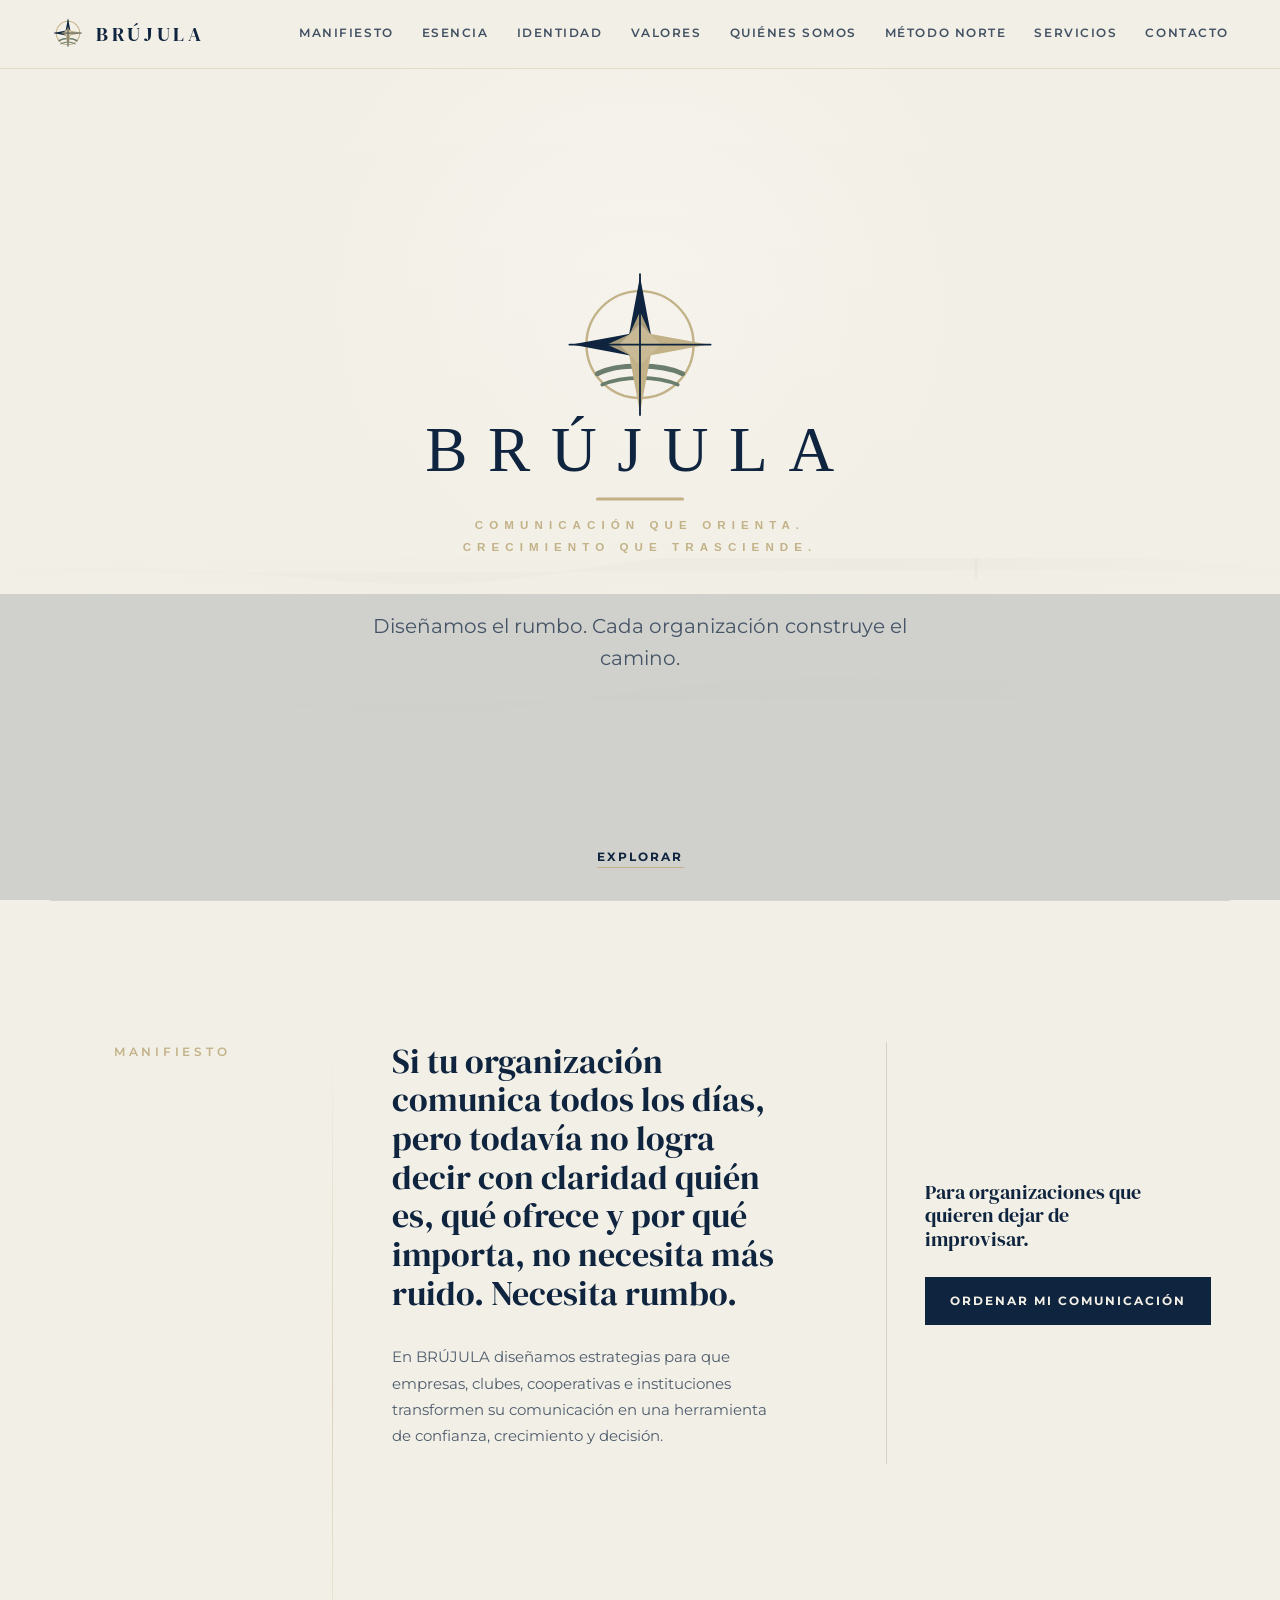
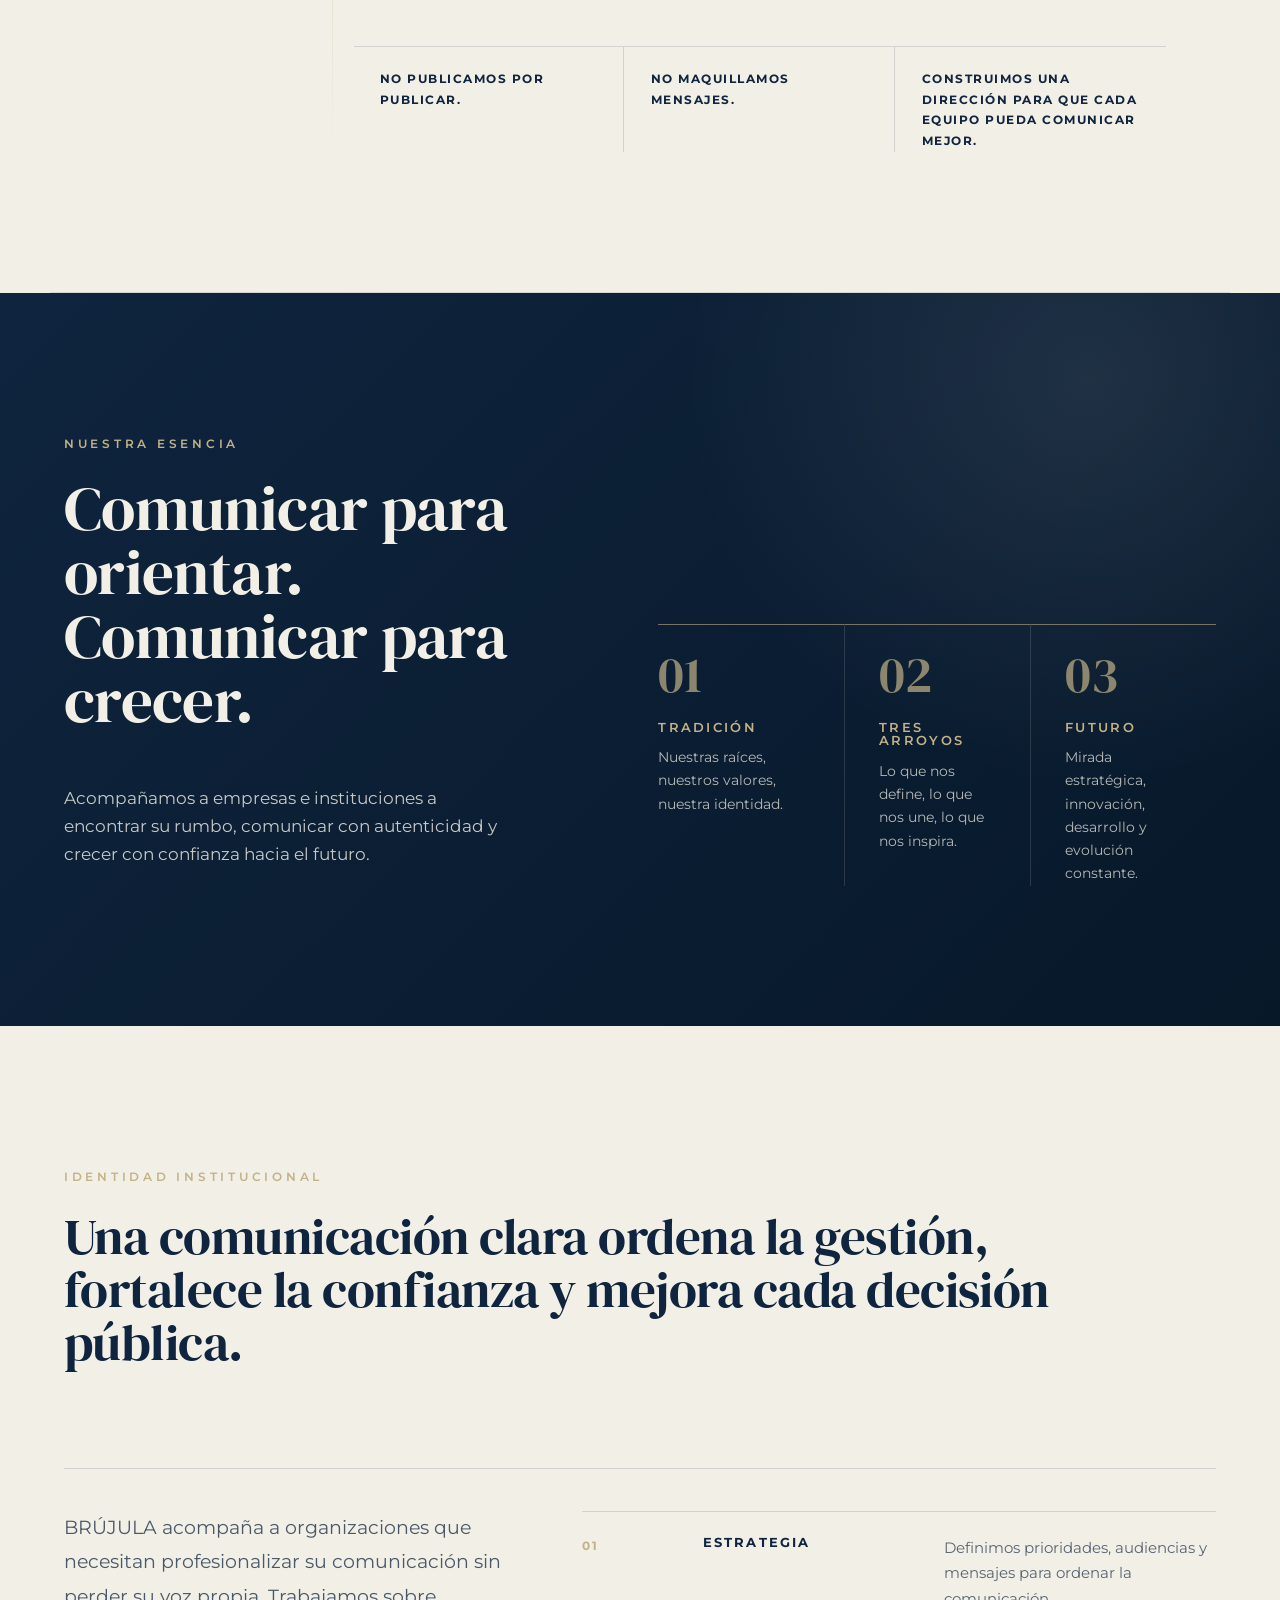
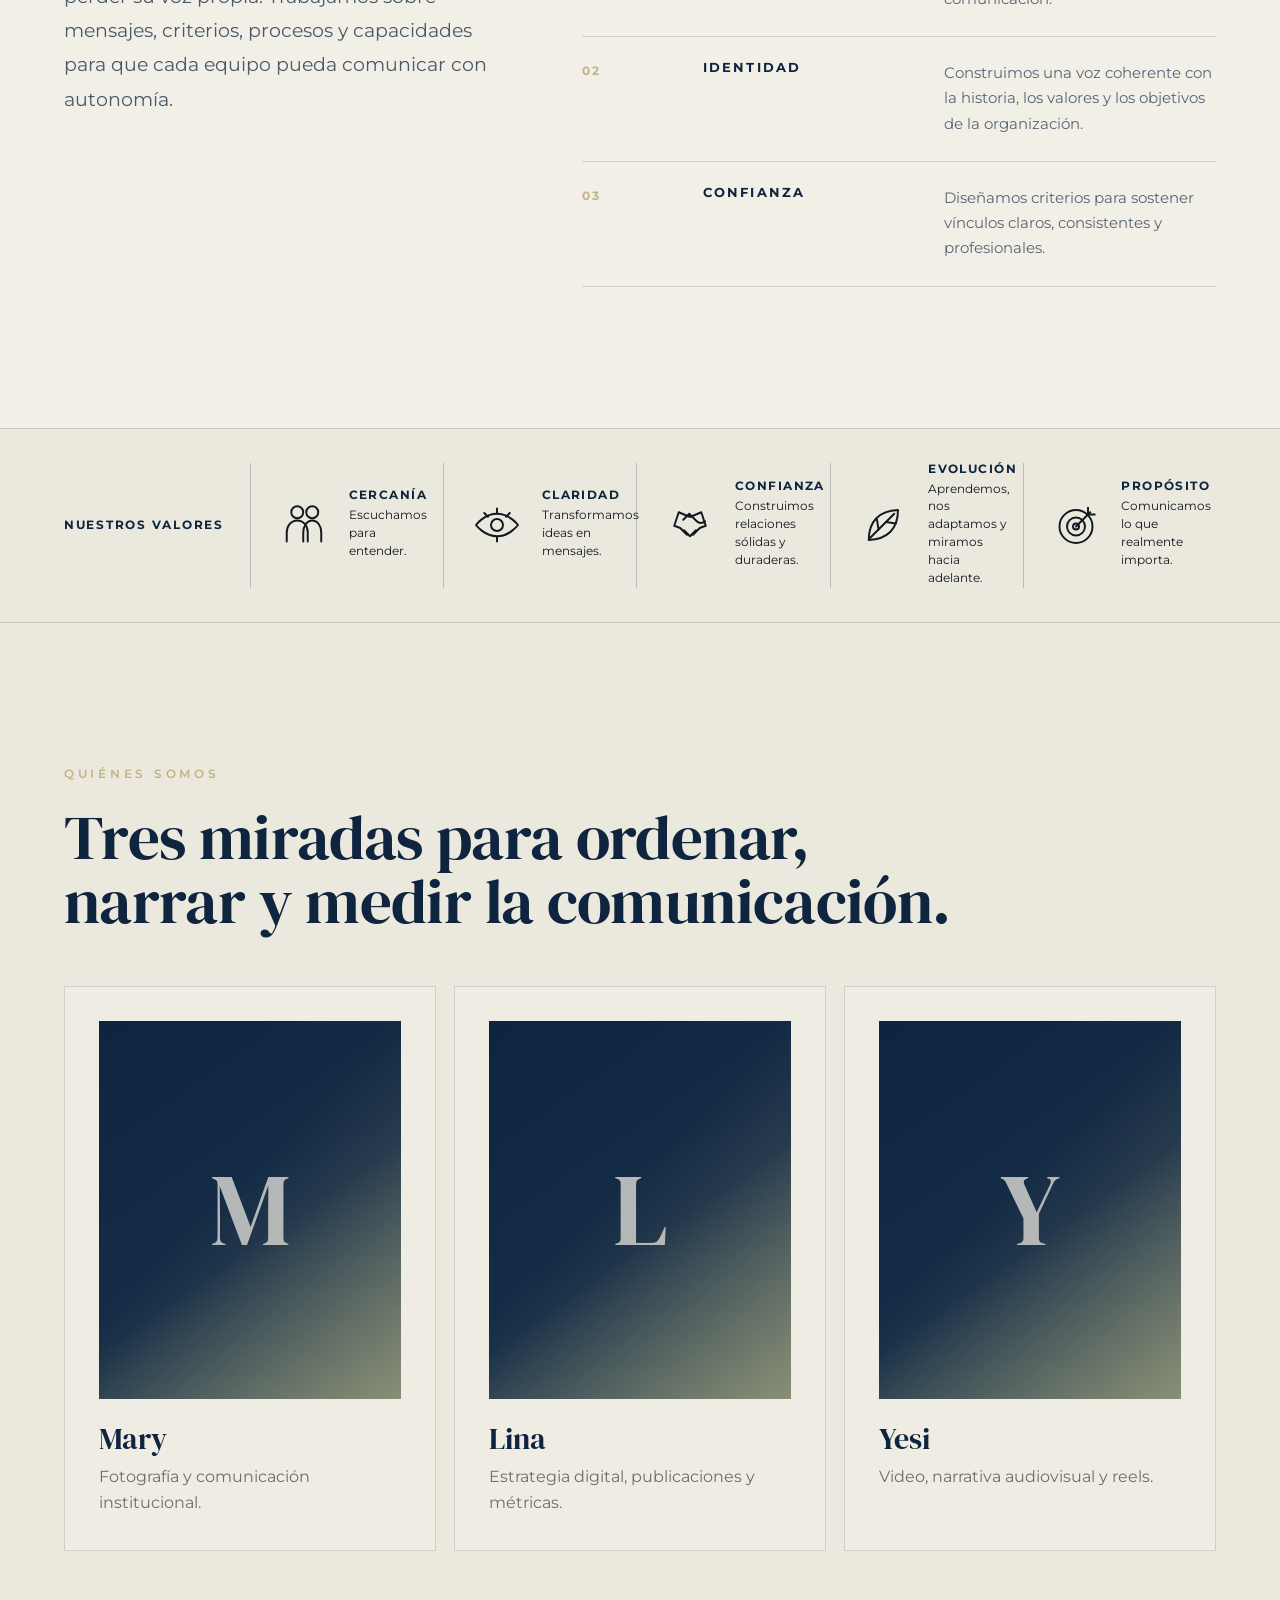
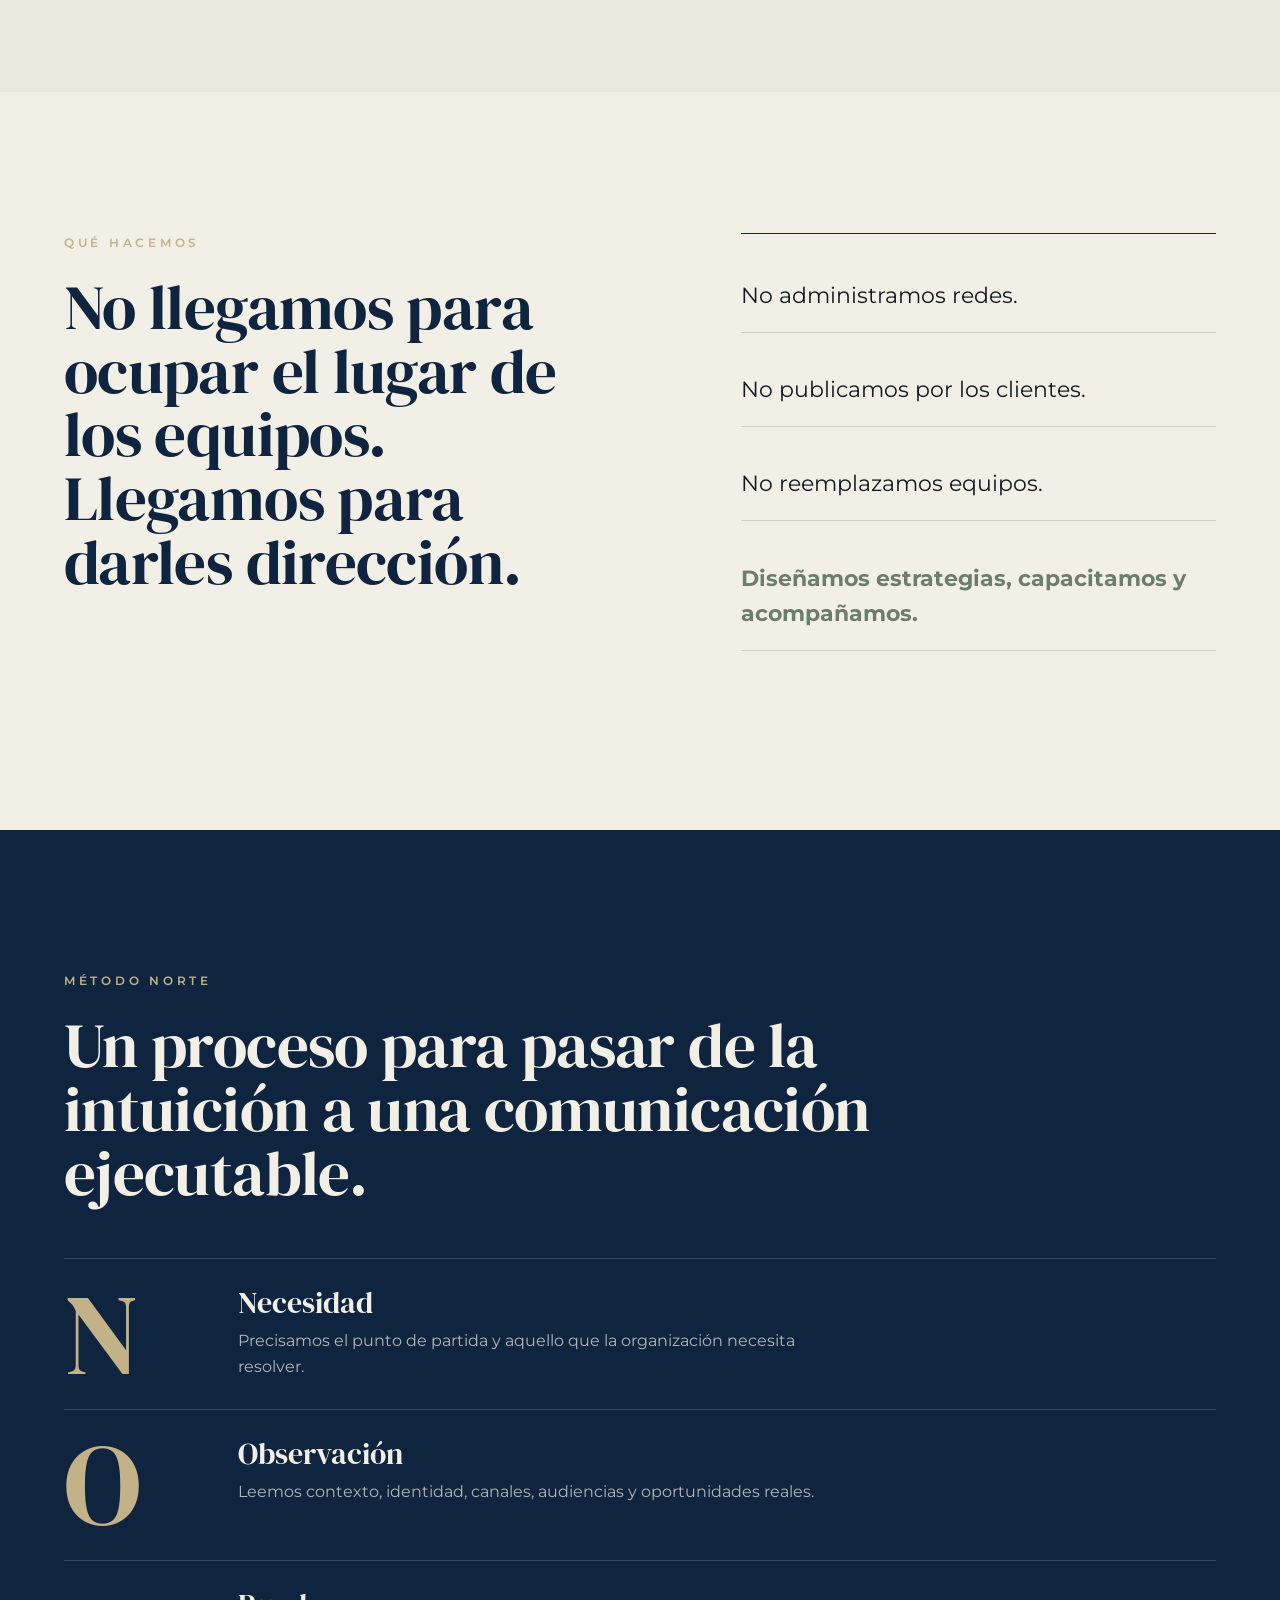
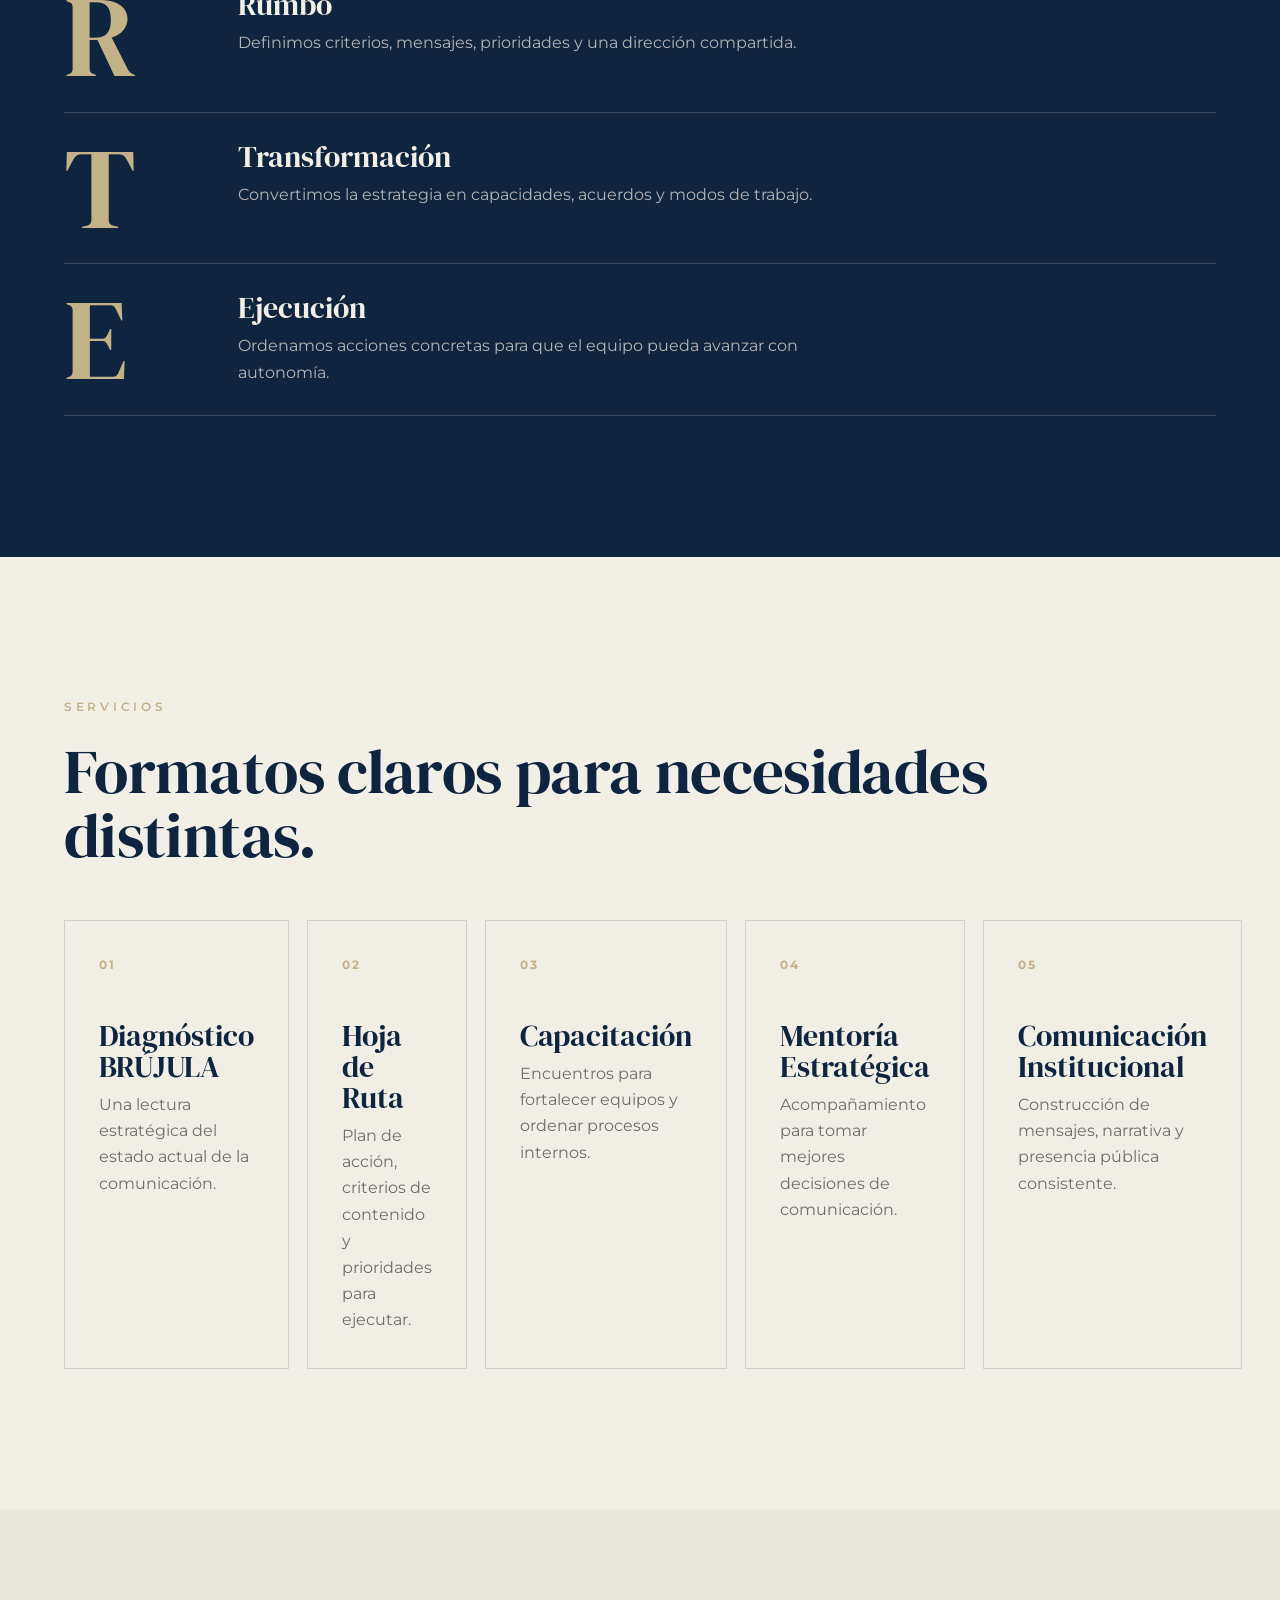
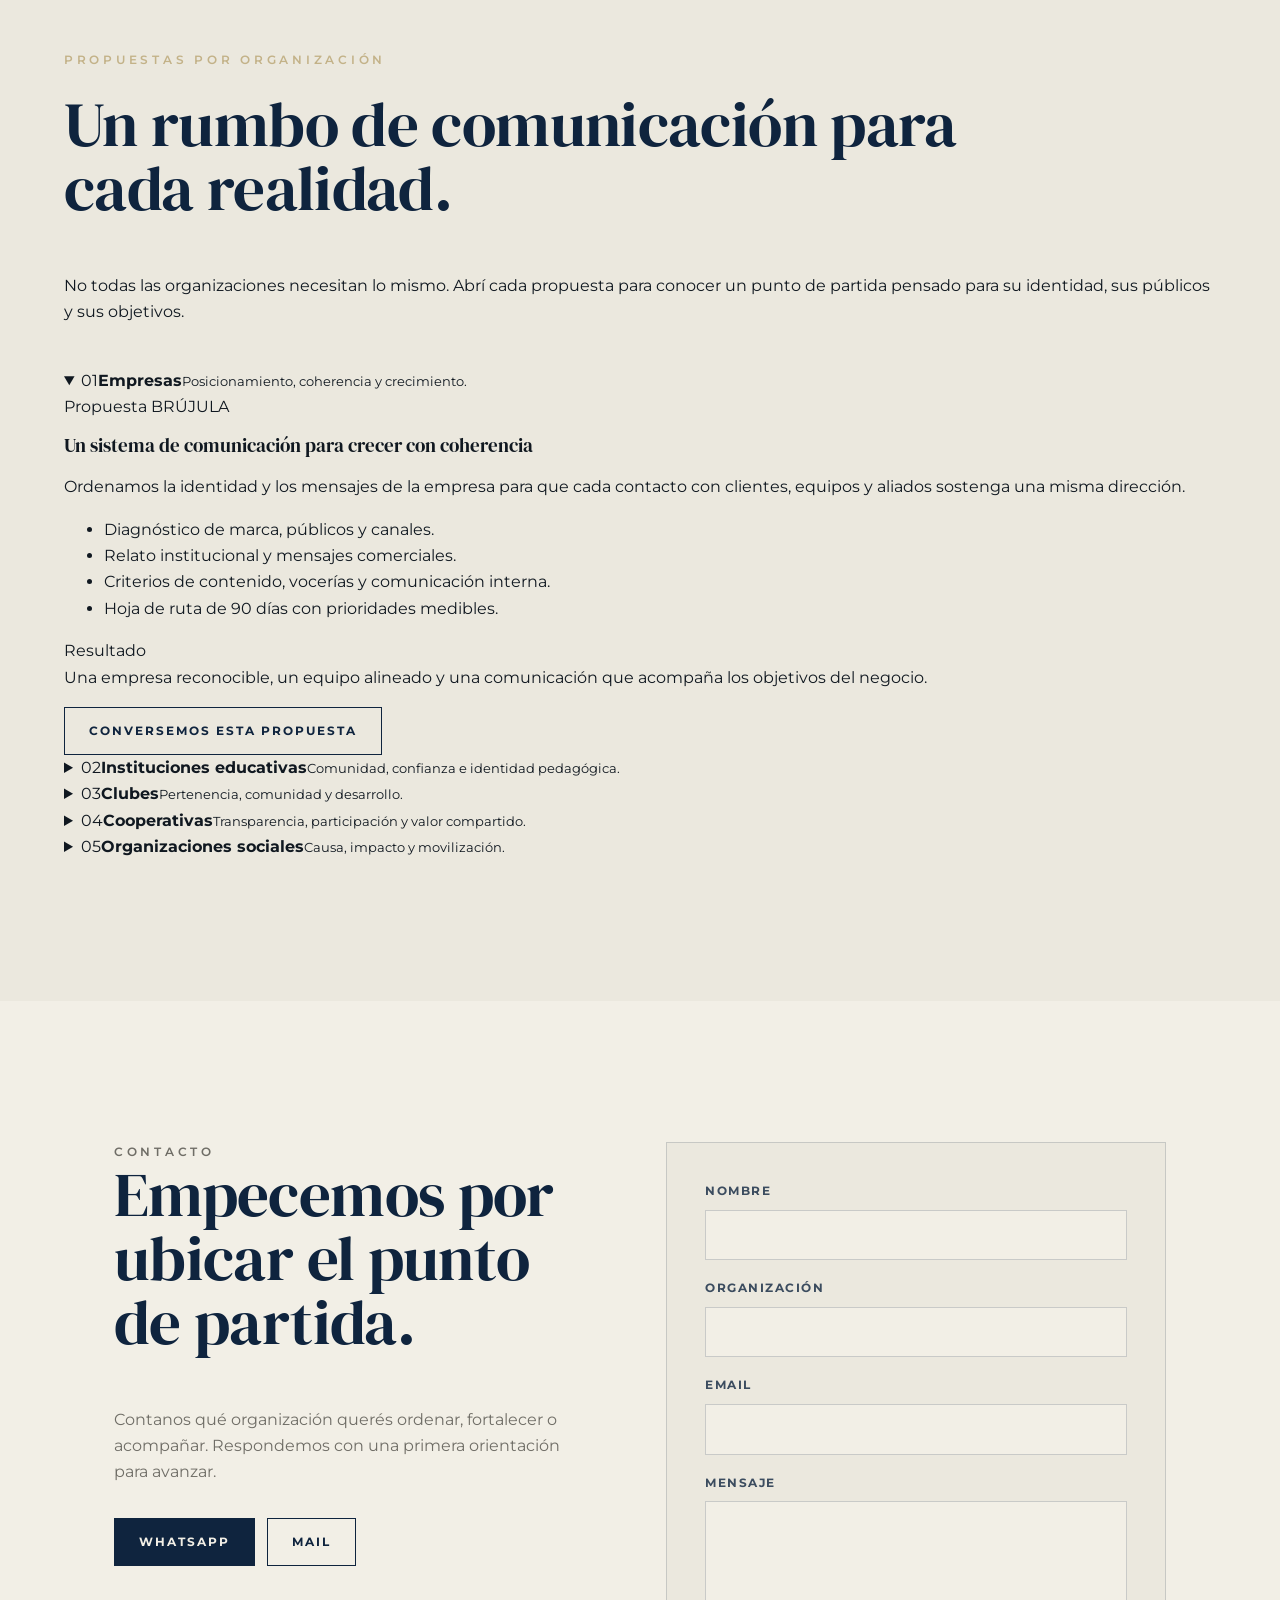
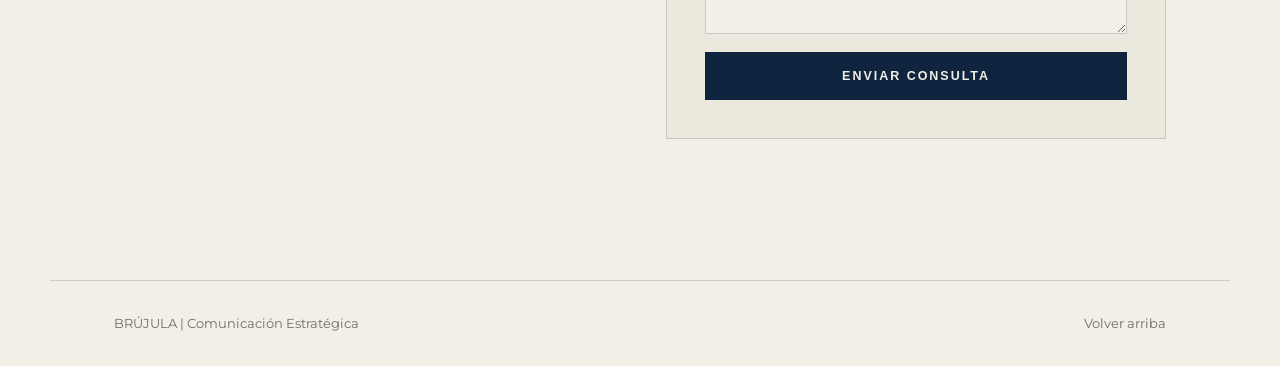
==== commit 60092442: "Add tailored communication proposals" ====
--- a/index.html
+++ b/index.html
@@ -80,7 +80,70 @@
       <section class="section what" id="que-hacemos"><div class="split"><div class="section-heading reveal"><p class="eyebrow">Qué hacemos</p><h2>No llegamos para ocupar el lugar de los equipos. Llegamos para darles dirección.</h2></div><div class="principles reveal"><p>No administramos redes.</p><p>No publicamos por los clientes.</p><p>No reemplazamos equipos.</p><strong>Diseñamos estrategias, capacitamos y acompañamos.</strong></div></div></section>
       <section class="section north" id="norte"><div class="section-heading reveal"><p class="eyebrow">Método NORTE</p><h2>Un proceso para pasar de la intuición a una comunicación ejecutable.</h2></div><div class="north-list"><article class="north-item reveal"><span>N</span><div><h3>Necesidad</h3><p>Precisamos el punto de partida y aquello que la organización necesita resolver.</p></div></article><article class="north-item reveal"><span>O</span><div><h3>Observación</h3><p>Leemos contexto, identidad, canales, audiencias y oportunidades reales.</p></div></article><article class="north-item reveal"><span>R</span><div><h3>Rumbo</h3><p>Definimos criterios, mensajes, prioridades y una dirección compartida.</p></div></article><article class="north-item reveal"><span>T</span><div><h3>Transformación</h3><p>Convertimos la estrategia en capacidades, acuerdos y modos de trabajo.</p></div></article><article class="north-item reveal"><span>E</span><div><h3>Ejecución</h3><p>Ordenamos acciones concretas para que el equipo pueda avanzar con autonomía.</p></div></article></div></section>
       <section class="section services" id="servicios"><div class="section-heading reveal"><p class="eyebrow">Servicios</p><h2>Formatos claros para necesidades distintas.</h2></div><div class="service-grid"><article class="service reveal"><span>01</span><h3>Diagnóstico BRÚJULA</h3><p>Una lectura estratégica del estado actual de la comunicación.</p></article><article class="service reveal"><span>02</span><h3>Hoja de Ruta</h3><p>Plan de acción, criterios de contenido y prioridades para ejecutar.</p></article><article class="service reveal"><span>03</span><h3>Capacitación</h3><p>Encuentros para fortalecer equipos y ordenar procesos internos.</p></article><article class="service reveal"><span>04</span><h3>Mentoría Estratégica</h3><p>Acompañamiento para tomar mejores decisiones de comunicación.</p></article><article class="service reveal"><span>05</span><h3>Comunicación Institucional</h3><p>Construcción de mensajes, narrativa y presencia pública consistente.</p></article></div></section>
-      <section class="section audiences" id="para-quienes"><div class="section-heading reveal"><p class="eyebrow">Para quiénes</p><h2>Organizaciones que necesitan comunicar mejor sin perder su propia voz.</h2></div><ul class="audience-list reveal" aria-label="Tipos de organizaciones"><li>Empresas</li><li>Clubes</li><li>Cooperativas</li><li>Instituciones educativas</li><li>Organizaciones sociales</li></ul></section>
+      <section class="section audiences" id="para-quienes">
+        <div class="section-heading reveal">
+          <p class="eyebrow">Propuestas por organización</p>
+          <h2>Un rumbo de comunicación para cada realidad.</h2>
+          <p class="audience-intro">No todas las organizaciones necesitan lo mismo. Abrí cada propuesta para conocer un punto de partida pensado para su identidad, sus públicos y sus objetivos.</p>
+        </div>
+        <div class="audience-grid" aria-label="Propuestas de comunicación por tipo de organización">
+          <details class="audience-card reveal" open>
+            <summary><span class="audience-number">01</span><span class="audience-title"><strong>Empresas</strong><small>Posicionamiento, coherencia y crecimiento.</small></span><span class="audience-toggle" aria-hidden="true"></span></summary>
+            <div class="proposal-body">
+              <p class="proposal-kicker">Propuesta BRÚJULA</p>
+              <h3>Un sistema de comunicación para crecer con coherencia</h3>
+              <p>Ordenamos la identidad y los mensajes de la empresa para que cada contacto con clientes, equipos y aliados sostenga una misma dirección.</p>
+              <ul class="proposal-points"><li>Diagnóstico de marca, públicos y canales.</li><li>Relato institucional y mensajes comerciales.</li><li>Criterios de contenido, vocerías y comunicación interna.</li><li>Hoja de ruta de 90 días con prioridades medibles.</li></ul>
+              <div class="proposal-result"><span>Resultado</span><p>Una empresa reconocible, un equipo alineado y una comunicación que acompaña los objetivos del negocio.</p></div>
+              <a class="button secondary proposal-cta" href="#contacto" data-proposal="Empresas">Conversemos esta propuesta</a>
+            </div>
+          </details>
+          <details class="audience-card reveal">
+            <summary><span class="audience-number">02</span><span class="audience-title"><strong>Instituciones educativas</strong><small>Comunidad, confianza e identidad pedagógica.</small></span><span class="audience-toggle" aria-hidden="true"></span></summary>
+            <div class="proposal-body">
+              <p class="proposal-kicker">Propuesta BRÚJULA</p>
+              <h3>Comunicación educativa que construye comunidad</h3>
+              <p>Transformamos el proyecto educativo en una narrativa clara para fortalecer el vínculo con familias, docentes, estudiantes y la comunidad.</p>
+              <ul class="proposal-points"><li>Definición del relato y los diferenciales institucionales.</li><li>Mapa anual de inscripciones, hitos, logros y convivencia.</li><li>Criterios para canales internos, redes y comunicación con familias.</li><li>Protocolo para situaciones sensibles y vocerías.</li></ul>
+              <div class="proposal-result"><span>Resultado</span><p>Una institución que comunica su valor, reduce la incertidumbre y fortalece la pertenencia.</p></div>
+              <a class="button secondary proposal-cta" href="#contacto" data-proposal="Instituciones educativas">Conversemos esta propuesta</a>
+            </div>
+          </details>
+          <details class="audience-card reveal">
+            <summary><span class="audience-number">03</span><span class="audience-title"><strong>Clubes</strong><small>Pertenencia, comunidad y desarrollo.</small></span><span class="audience-toggle" aria-hidden="true"></span></summary>
+            <div class="proposal-body">
+              <p class="proposal-kicker">Propuesta BRÚJULA</p>
+              <h3>Una identidad que convoca dentro y fuera de la cancha</h3>
+              <p>Organizamos la comunicación del club para integrar disciplinas, socios, familias, dirigentes, deportistas y patrocinadores.</p>
+              <ul class="proposal-points"><li>Relato de identidad, historia y valores del club.</li><li>Agenda editorial para disciplinas, eventos y vida social.</li><li>Propuesta de valor para socios y patrocinadores.</li><li>Criterios internos para referentes, comisiones y vocerías.</li></ul>
+              <div class="proposal-result"><span>Resultado</span><p>Más pertenencia, mayor participación y una presencia institucional atractiva para nuevos apoyos.</p></div>
+              <a class="button secondary proposal-cta" href="#contacto" data-proposal="Clubes">Conversemos esta propuesta</a>
+            </div>
+          </details>
+          <details class="audience-card reveal">
+            <summary><span class="audience-number">04</span><span class="audience-title"><strong>Cooperativas</strong><small>Transparencia, participación y valor compartido.</small></span><span class="audience-toggle" aria-hidden="true"></span></summary>
+            <div class="proposal-body">
+              <p class="proposal-kicker">Propuesta BRÚJULA</p>
+              <h3>Comunicar el valor de hacer juntos</h3>
+              <p>Traducimos la identidad cooperativa y la gestión cotidiana en mensajes cercanos que fortalecen la confianza de asociados y comunidad.</p>
+              <ul class="proposal-points"><li>Narrativa cooperativa, servicios e impacto territorial.</li><li>Información clara para asociados y equipos internos.</li><li>Calendario de participación, educación y rendición de cuentas.</li><li>Herramientas para referentes y voceros institucionales.</li></ul>
+              <div class="proposal-result"><span>Resultado</span><p>Asociados mejor informados, mayor participación y una institución que hace visible su aporte colectivo.</p></div>
+              <a class="button secondary proposal-cta" href="#contacto" data-proposal="Cooperativas">Conversemos esta propuesta</a>
+            </div>
+          </details>
+          <details class="audience-card reveal audience-card-wide">
+            <summary><span class="audience-number">05</span><span class="audience-title"><strong>Organizaciones sociales</strong><small>Causa, impacto y movilización.</small></span><span class="audience-toggle" aria-hidden="true"></span></summary>
+            <div class="proposal-body">
+              <p class="proposal-kicker">Propuesta BRÚJULA</p>
+              <h3>Una causa que se entiende, emociona y moviliza</h3>
+              <p>Construimos una narrativa que muestra el problema, el trabajo y el impacto de la organización para convocar voluntades y sostener vínculos.</p>
+              <ul class="proposal-points"><li>Relato de causa, propósito y transformación.</li><li>Historias de impacto con criterios éticos y humanos.</li><li>Campañas para voluntariado, donaciones y alianzas.</li><li>Kit de mensajes y contenidos para equipos pequeños.</li></ul>
+              <div class="proposal-result"><span>Resultado</span><p>Una organización capaz de explicar su impacto, sumar apoyos y comunicar con continuidad aun con recursos limitados.</p></div>
+              <a class="button secondary proposal-cta" href="#contacto" data-proposal="Organizaciones sociales">Conversemos esta propuesta</a>
+            </div>
+          </details>
+        </div>
+      </section>
       <section class="section contact" id="contacto"><div class="contact-copy reveal"><p class="eyebrow">Contacto</p><h2>Empecemos por ubicar el punto de partida.</h2><p>Contanos qué organización querés ordenar, fortalecer o acompañar. Respondemos con una primera orientación para avanzar.</p><div class="contact-actions"><a class="button primary" href="https://wa.me/5492983569618" target="_blank" rel="noreferrer">WhatsApp</a><a class="button secondary" href="mailto:brujulaestrategia@gmail.com">Mail</a></div></div><form class="contact-form reveal" name="consulta-brujula" method="POST" data-netlify="true" action="/gracias.html"><input type="hidden" name="form-name" value="consulta-brujula" /><label>Nombre<input type="text" name="nombre" autocomplete="name" required /></label><label>Organización<input type="text" name="organizacion" autocomplete="organization" /></label><label>Email<input type="email" name="email" autocomplete="email" required /></label><label>Mensaje<textarea name="mensaje" rows="5" required></textarea></label><button class="button primary" type="submit">Enviar consulta</button></form></section>
     </main>
     <footer class="site-footer"><span>BRÚJULA | Comunicación Estratégica</span><a href="#inicio">Volver arriba</a></footer>
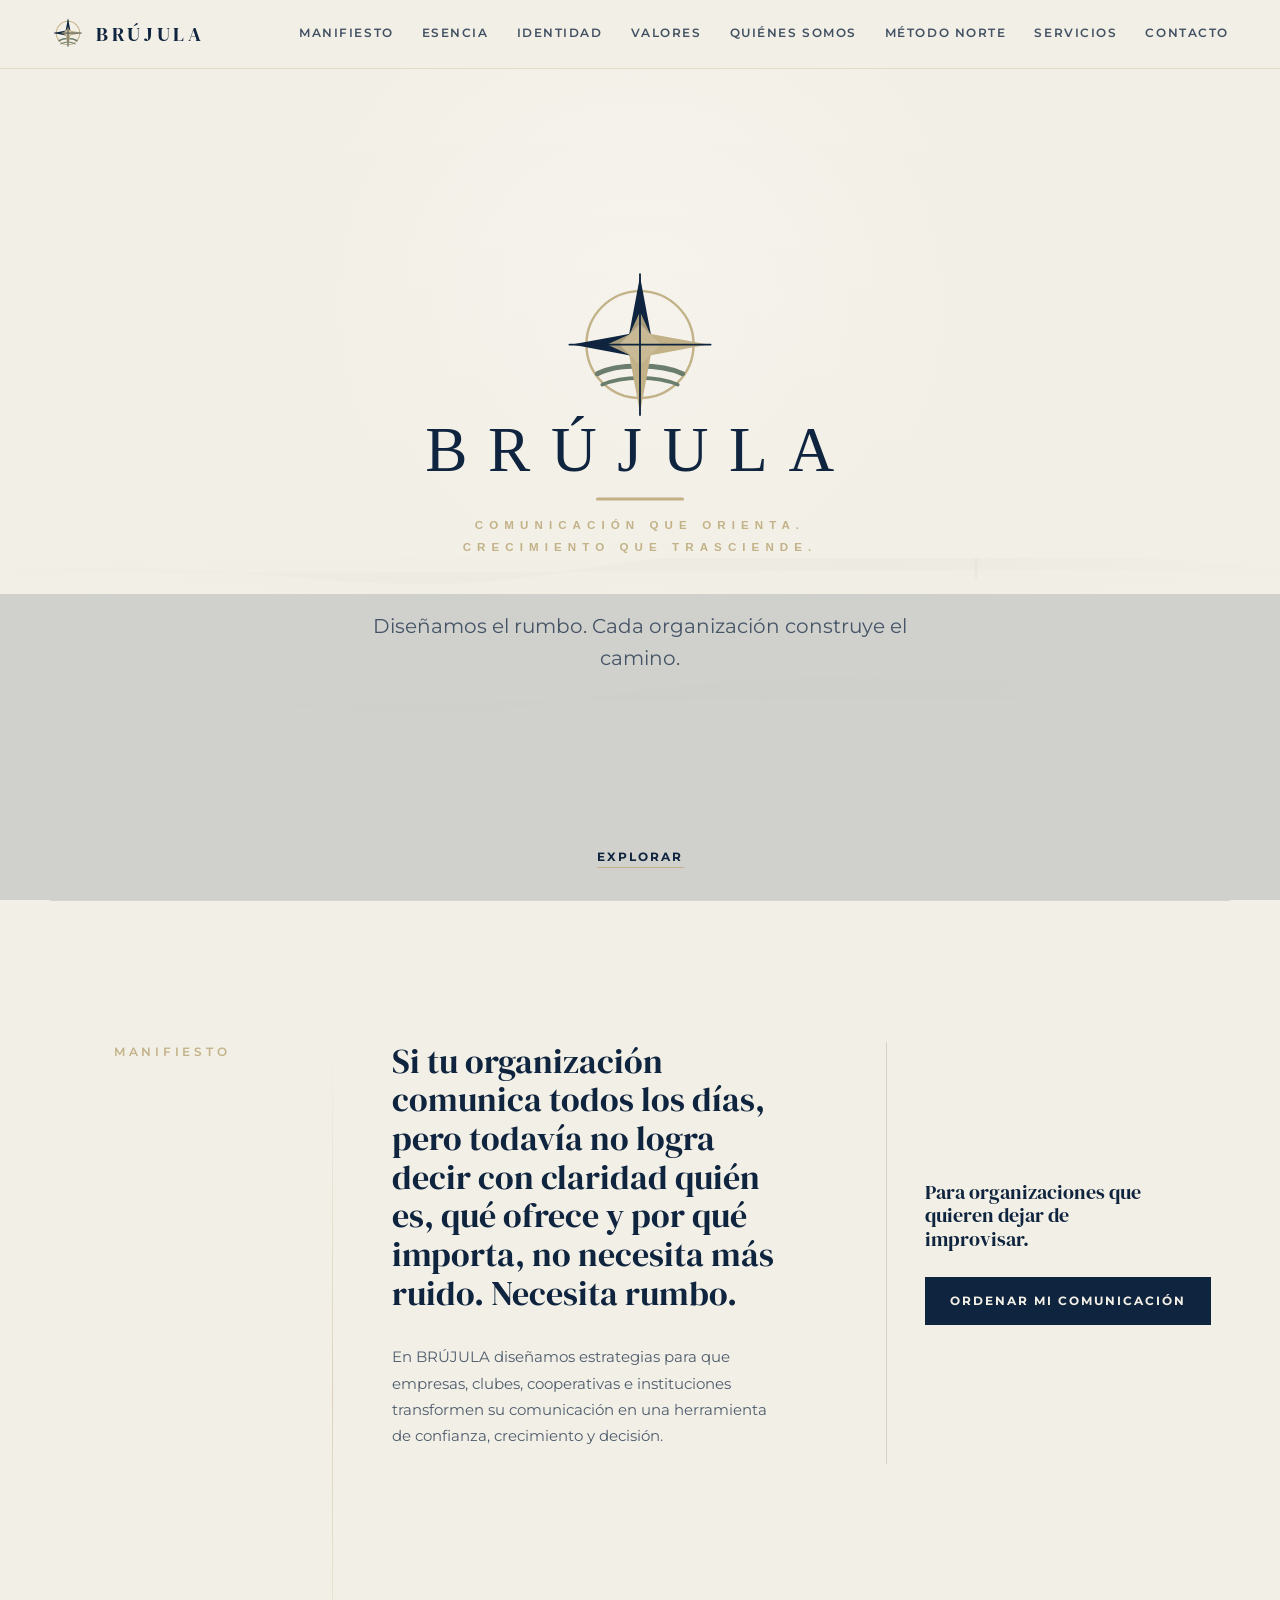
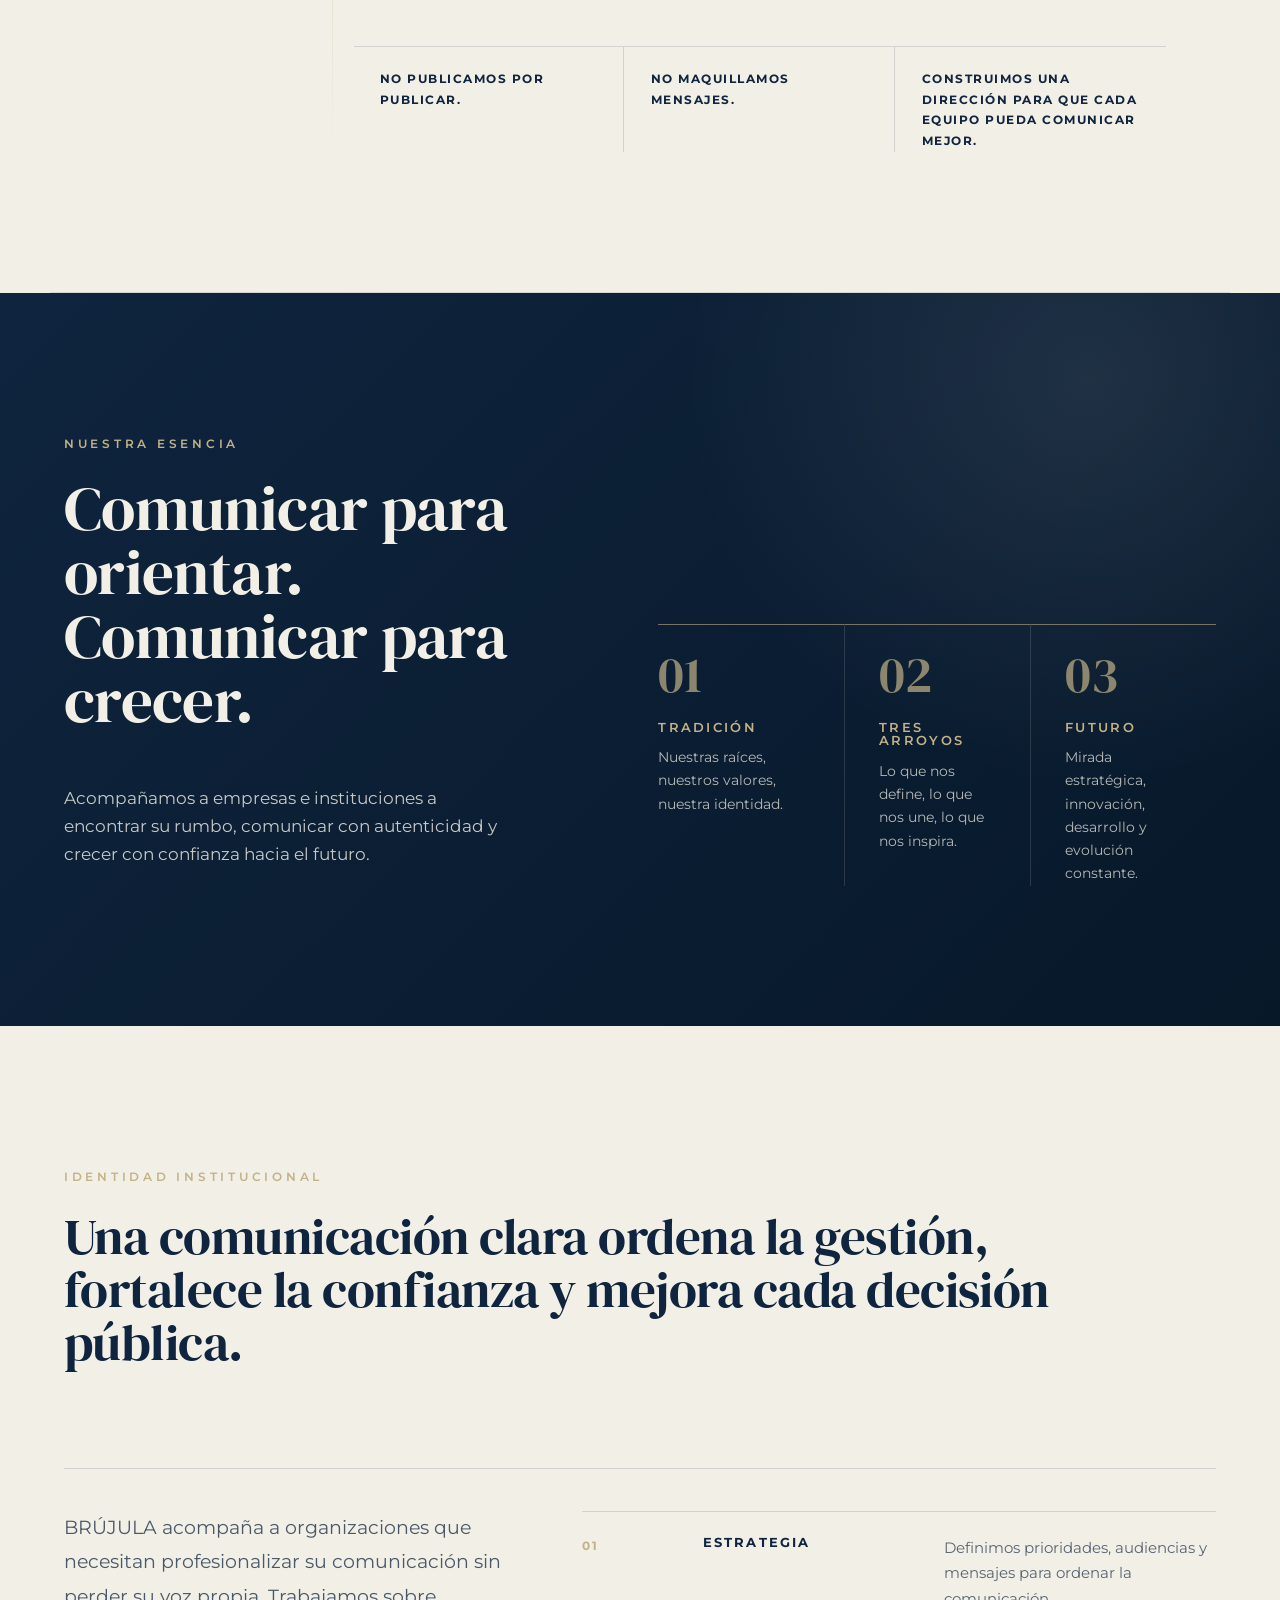
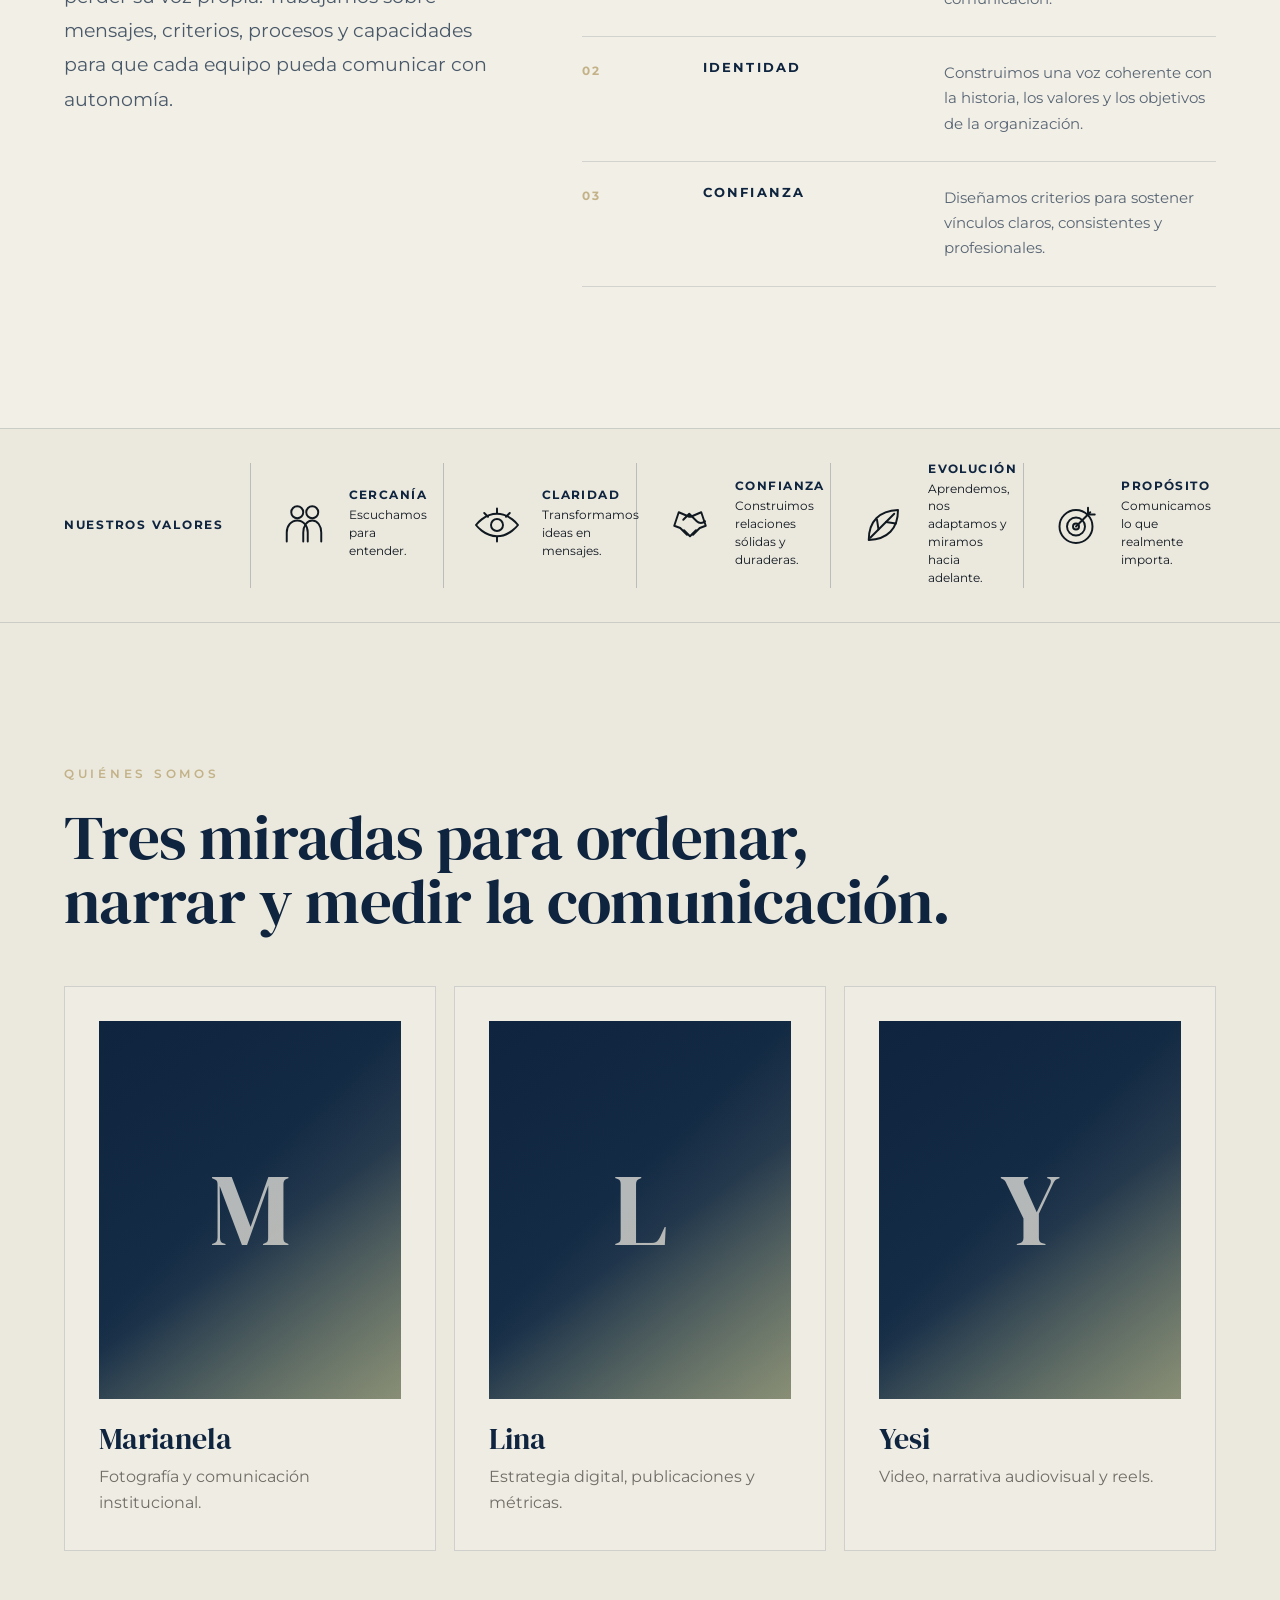
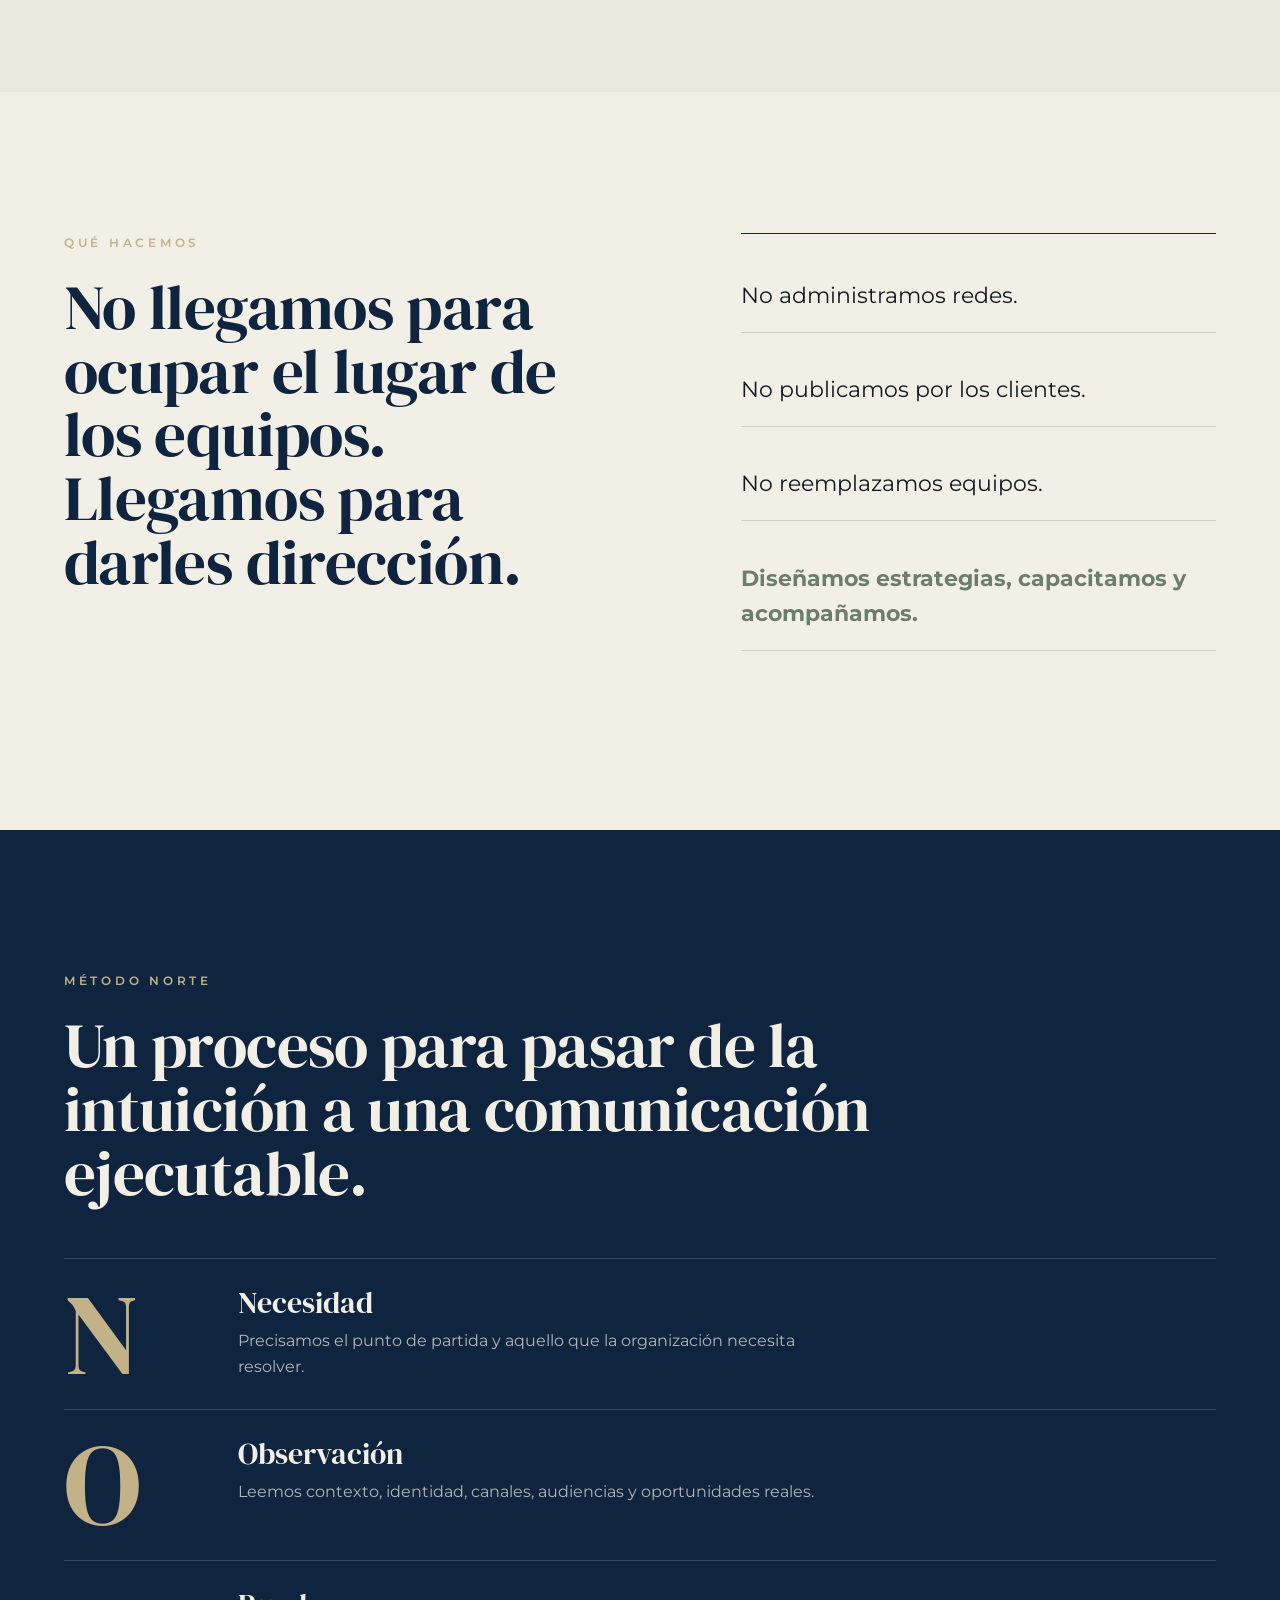
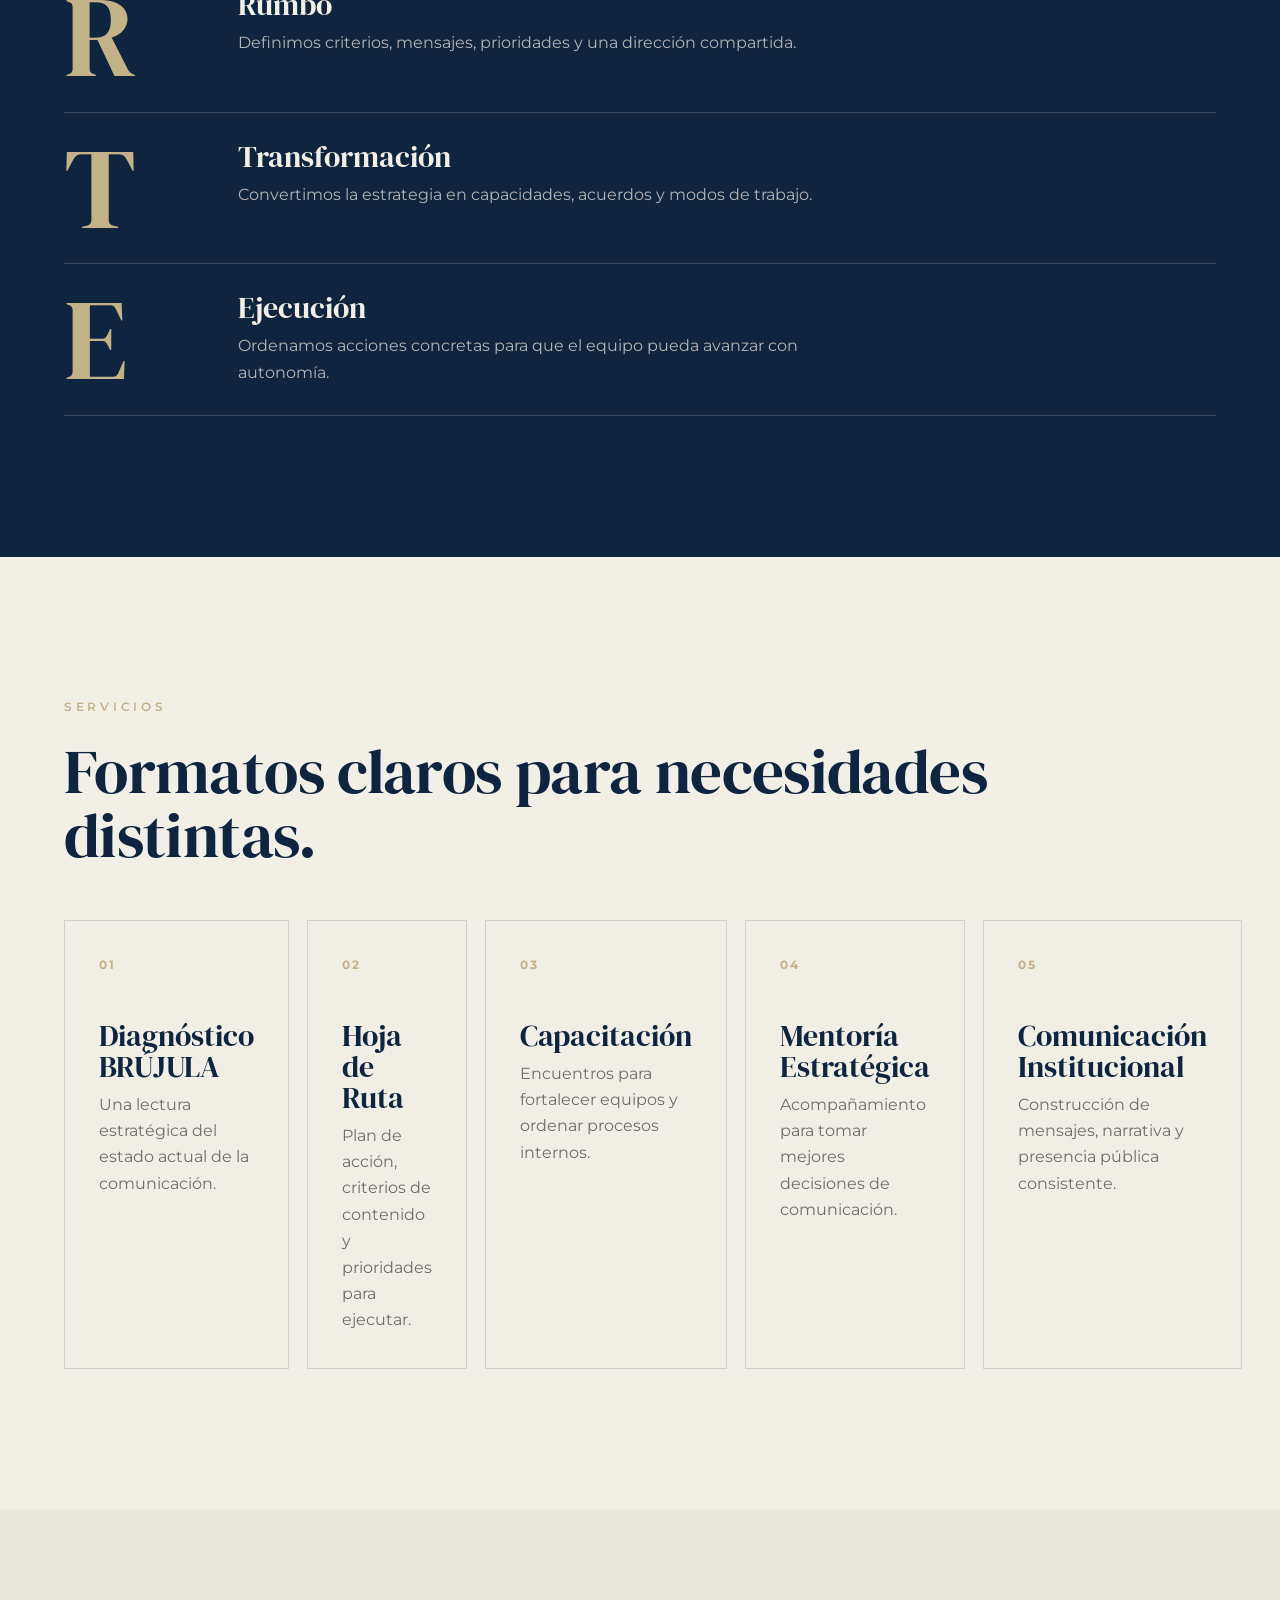
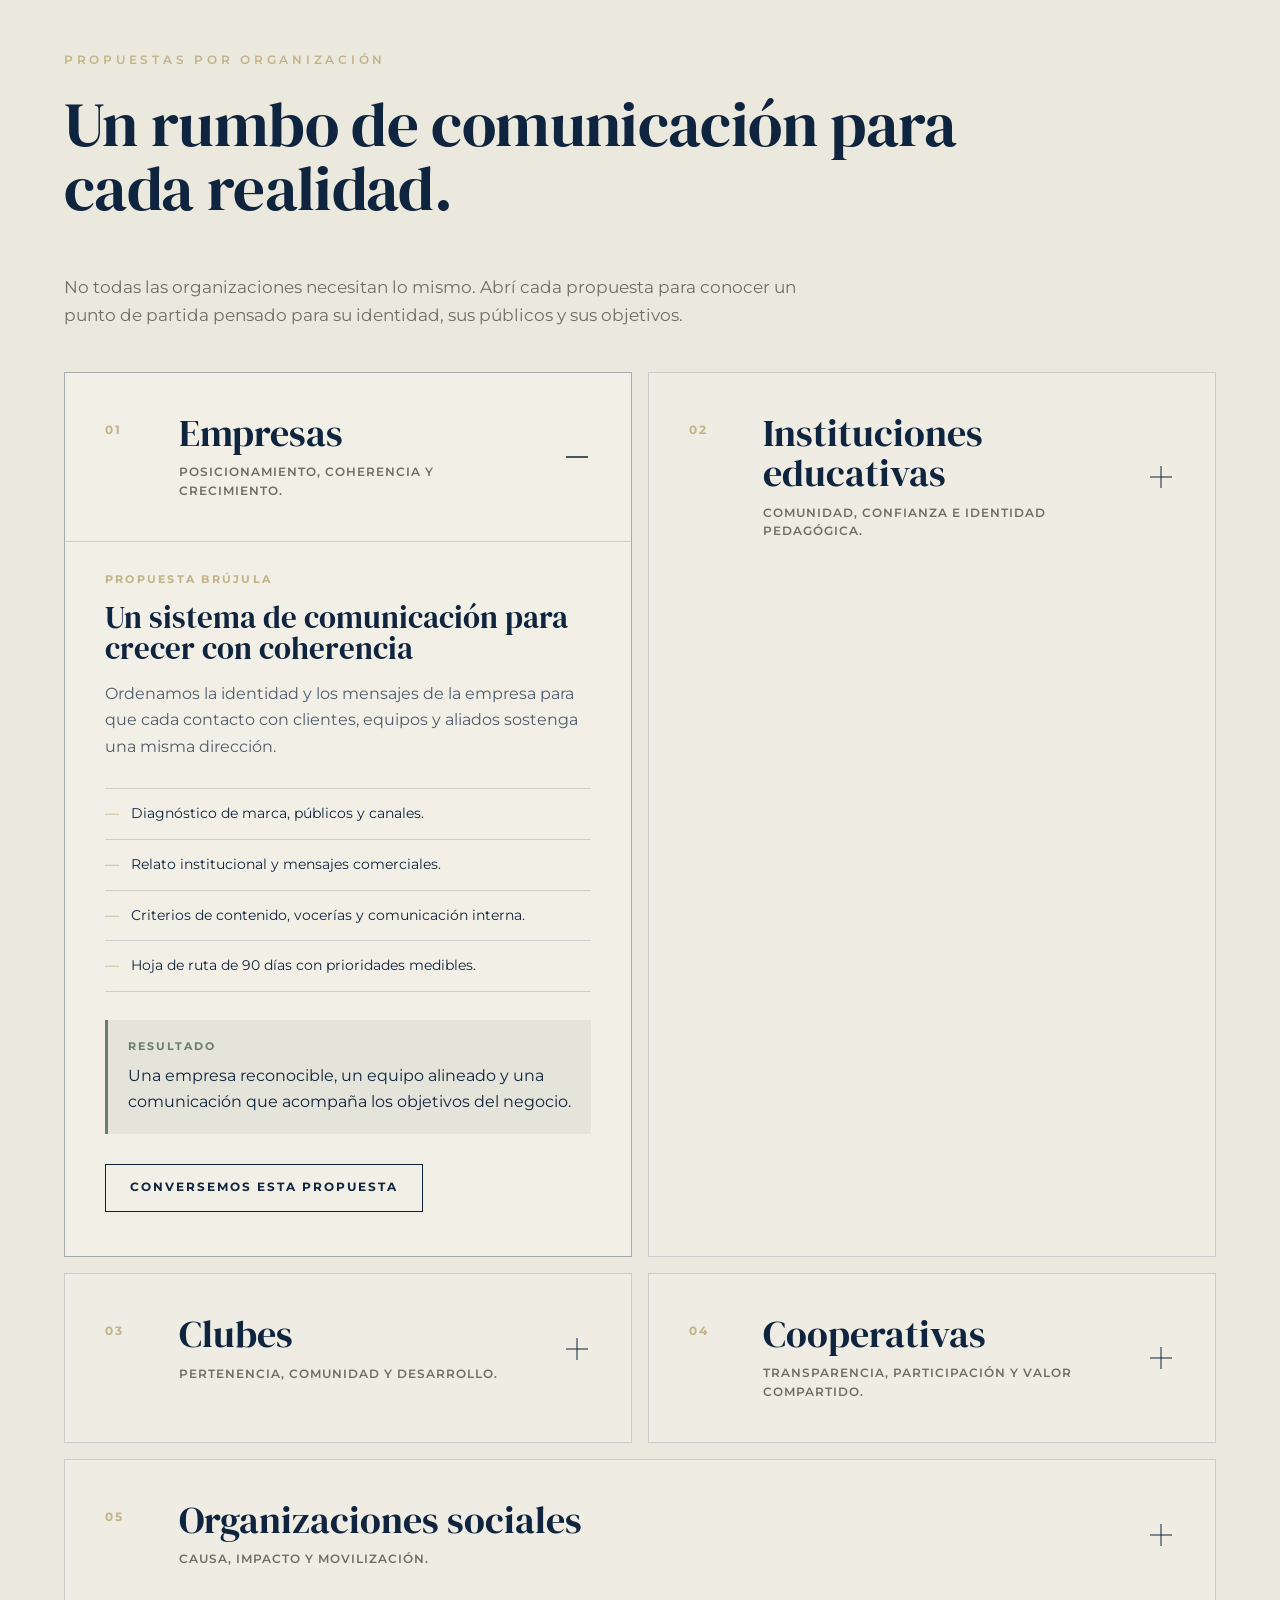
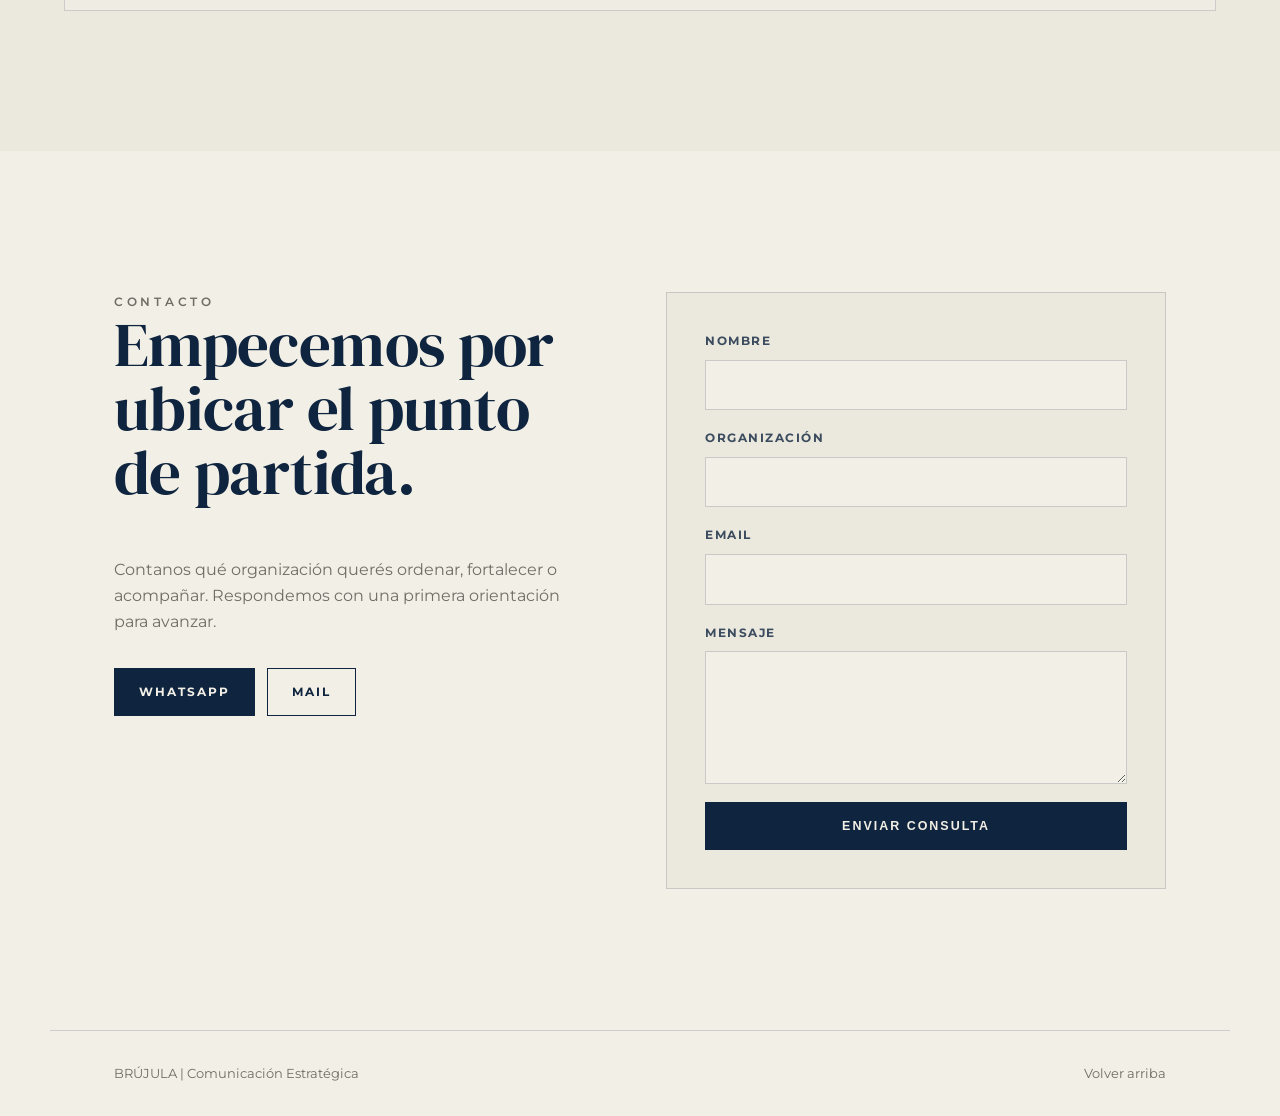
==== commit 3c1bae6a: "Rename Mary to Marianela" ====
--- a/index.html
+++ b/index.html
@@ -76,7 +76,7 @@
           <article><svg viewBox="0 0 64 64" aria-hidden="true"><circle cx="32" cy="34" r="22"/><circle cx="32" cy="34" r="12"/><circle cx="32" cy="34" r="4"/><path d="M32 34 51 15"/><path d="M48 9v9h9"/></svg><div><h3>Propósito</h3><p>Comunicamos lo que realmente importa.</p></div></article>
         </div>
       </section>
-      <section class="section team" id="equipo"><div class="section-heading reveal"><p class="eyebrow">Quiénes somos</p><h2>Tres miradas para ordenar, narrar y medir la comunicación.</h2></div><div class="team-grid"><article class="person reveal"><div class="portrait mary" aria-hidden="true">M</div><h3>Mary</h3><p>Fotografía y comunicación institucional.</p></article><article class="person reveal"><div class="portrait lina" aria-hidden="true">L</div><h3>Lina</h3><p>Estrategia digital, publicaciones y métricas.</p></article><article class="person reveal"><div class="portrait yesi" aria-hidden="true">Y</div><h3>Yesi</h3><p>Video, narrativa audiovisual y reels.</p></article></div></section>
+      <section class="section team" id="equipo"><div class="section-heading reveal"><p class="eyebrow">Quiénes somos</p><h2>Tres miradas para ordenar, narrar y medir la comunicación.</h2></div><div class="team-grid"><article class="person reveal"><div class="portrait mary" aria-hidden="true">M</div><h3>Marianela</h3><p>Fotografía y comunicación institucional.</p></article><article class="person reveal"><div class="portrait lina" aria-hidden="true">L</div><h3>Lina</h3><p>Estrategia digital, publicaciones y métricas.</p></article><article class="person reveal"><div class="portrait yesi" aria-hidden="true">Y</div><h3>Yesi</h3><p>Video, narrativa audiovisual y reels.</p></article></div></section>
       <section class="section what" id="que-hacemos"><div class="split"><div class="section-heading reveal"><p class="eyebrow">Qué hacemos</p><h2>No llegamos para ocupar el lugar de los equipos. Llegamos para darles dirección.</h2></div><div class="principles reveal"><p>No administramos redes.</p><p>No publicamos por los clientes.</p><p>No reemplazamos equipos.</p><strong>Diseñamos estrategias, capacitamos y acompañamos.</strong></div></div></section>
       <section class="section north" id="norte"><div class="section-heading reveal"><p class="eyebrow">Método NORTE</p><h2>Un proceso para pasar de la intuición a una comunicación ejecutable.</h2></div><div class="north-list"><article class="north-item reveal"><span>N</span><div><h3>Necesidad</h3><p>Precisamos el punto de partida y aquello que la organización necesita resolver.</p></div></article><article class="north-item reveal"><span>O</span><div><h3>Observación</h3><p>Leemos contexto, identidad, canales, audiencias y oportunidades reales.</p></div></article><article class="north-item reveal"><span>R</span><div><h3>Rumbo</h3><p>Definimos criterios, mensajes, prioridades y una dirección compartida.</p></div></article><article class="north-item reveal"><span>T</span><div><h3>Transformación</h3><p>Convertimos la estrategia en capacidades, acuerdos y modos de trabajo.</p></div></article><article class="north-item reveal"><span>E</span><div><h3>Ejecución</h3><p>Ordenamos acciones concretas para que el equipo pueda avanzar con autonomía.</p></div></article></div></section>
       <section class="section services" id="servicios"><div class="section-heading reveal"><p class="eyebrow">Servicios</p><h2>Formatos claros para necesidades distintas.</h2></div><div class="service-grid"><article class="service reveal"><span>01</span><h3>Diagnóstico BRÚJULA</h3><p>Una lectura estratégica del estado actual de la comunicación.</p></article><article class="service reveal"><span>02</span><h3>Hoja de Ruta</h3><p>Plan de acción, criterios de contenido y prioridades para ejecutar.</p></article><article class="service reveal"><span>03</span><h3>Capacitación</h3><p>Encuentros para fortalecer equipos y ordenar procesos internos.</p></article><article class="service reveal"><span>04</span><h3>Mentoría Estratégica</h3><p>Acompañamiento para tomar mejores decisiones de comunicación.</p></article><article class="service reveal"><span>05</span><h3>Comunicación Institucional</h3><p>Construcción de mensajes, narrativa y presencia pública consistente.</p></article></div></section>
--- a/styles.css
+++ b/styles.css
@@ -227,3 +227,160 @@
   .button { width: 100%; }
 }
 @media (prefers-reduced-motion: reduce) { *, *::before, *::after { scroll-behavior: auto !important; transition: none !important; } .reveal { opacity: 1; transform: none; } }
+
+
+/* Propuestas por tipo de organización */
+.audience-intro {
+  color: var(--muted);
+  font-size: clamp(1rem, 1.35vw, 1.12rem);
+  margin: 22px 0 0;
+  max-width: 760px;
+}
+.audience-grid {
+  display: grid;
+  gap: 16px;
+  grid-template-columns: repeat(2, minmax(0, 1fr));
+  margin: 0 auto;
+  max-width: var(--max);
+}
+.audience-card {
+  background: rgba(242, 239, 230, 0.72);
+  border: 1px solid var(--line);
+  min-width: 0;
+  transition: background 220ms ease, border-color 220ms ease, transform 220ms ease;
+}
+.audience-card:hover {
+  border-color: rgba(195, 178, 136, 0.88);
+  transform: translateY(-2px);
+}
+.audience-card[open] {
+  background: var(--paper);
+  border-color: rgba(15, 36, 62, 0.34);
+}
+.audience-card-wide { grid-column: 1 / -1; }
+.audience-card summary {
+  align-items: center;
+  cursor: pointer;
+  display: grid;
+  gap: 22px;
+  grid-template-columns: 52px minmax(0, 1fr) 28px;
+  list-style: none;
+  min-height: 150px;
+  padding: clamp(24px, 3.2vw, 40px);
+}
+.audience-card summary::-webkit-details-marker { display: none; }
+.audience-number {
+  align-self: start;
+  color: var(--gold);
+  font-size: 0.74rem;
+  font-weight: 700;
+  letter-spacing: 0.18em;
+  padding-top: 8px;
+}
+.audience-title { display: grid; gap: 10px; }
+.audience-title strong {
+  color: var(--navy);
+  font-family: var(--serif);
+  font-size: clamp(1.75rem, 3vw, 2.75rem);
+  font-weight: 400;
+  line-height: 1.05;
+}
+.audience-title small {
+  color: var(--muted);
+  font-size: 0.78rem;
+  font-weight: 600;
+  letter-spacing: 0.08em;
+  line-height: 1.5;
+  text-transform: uppercase;
+}
+.audience-toggle {
+  height: 28px;
+  position: relative;
+  width: 28px;
+}
+.audience-toggle::before,
+.audience-toggle::after {
+  background: var(--navy);
+  content: "";
+  left: 50%;
+  position: absolute;
+  top: 50%;
+  transform: translate(-50%, -50%);
+  transition: transform 220ms ease;
+}
+.audience-toggle::before { height: 1px; width: 22px; }
+.audience-toggle::after { height: 22px; width: 1px; }
+.audience-card[open] .audience-toggle::after { transform: translate(-50%, -50%) rotate(90deg); }
+.proposal-body {
+  border-top: 1px solid var(--line);
+  padding: 0 clamp(24px, 3.2vw, 40px) clamp(28px, 3.5vw, 44px);
+}
+.proposal-kicker {
+  color: var(--gold);
+  font-size: 0.7rem;
+  font-weight: 700;
+  letter-spacing: 0.2em;
+  margin: 28px 0 14px;
+  text-transform: uppercase;
+}
+.proposal-body h3 {
+  color: var(--navy);
+  font-size: clamp(1.55rem, 2.4vw, 2.25rem);
+  margin-bottom: 16px;
+}
+.proposal-body > p:not(.proposal-kicker) {
+  color: rgba(15, 36, 62, 0.72);
+  max-width: 720px;
+}
+.proposal-points {
+  display: grid;
+  gap: 0;
+  list-style: none;
+  margin: 28px 0;
+  padding: 0;
+}
+.proposal-points li {
+  border-top: 1px solid var(--line);
+  color: var(--navy);
+  font-size: 0.9rem;
+  padding: 13px 0 13px 26px;
+  position: relative;
+}
+.proposal-points li:last-child { border-bottom: 1px solid var(--line); }
+.proposal-points li::before {
+  color: var(--gold);
+  content: "—";
+  left: 0;
+  position: absolute;
+}
+.proposal-result {
+  background: rgba(107, 125, 108, 0.1);
+  border-left: 3px solid var(--sage);
+  margin: 28px 0;
+  padding: 18px 20px;
+}
+.proposal-result span {
+  color: var(--sage);
+  display: block;
+  font-size: 0.68rem;
+  font-weight: 700;
+  letter-spacing: 0.18em;
+  margin-bottom: 7px;
+  text-transform: uppercase;
+}
+.proposal-result p { color: var(--navy); margin: 0; }
+.proposal-cta { margin-top: 2px; }
+
+@media (max-width: 820px) {
+  .audience-grid { grid-template-columns: 1fr; }
+  .audience-card-wide { grid-column: auto; }
+}
+@media (max-width: 620px) {
+  .audience-card summary {
+    gap: 14px;
+    grid-template-columns: 34px minmax(0, 1fr) 24px;
+    min-height: 132px;
+    padding: 24px 18px;
+  }
+  .proposal-body { padding-left: 18px; padding-right: 18px; }
+}
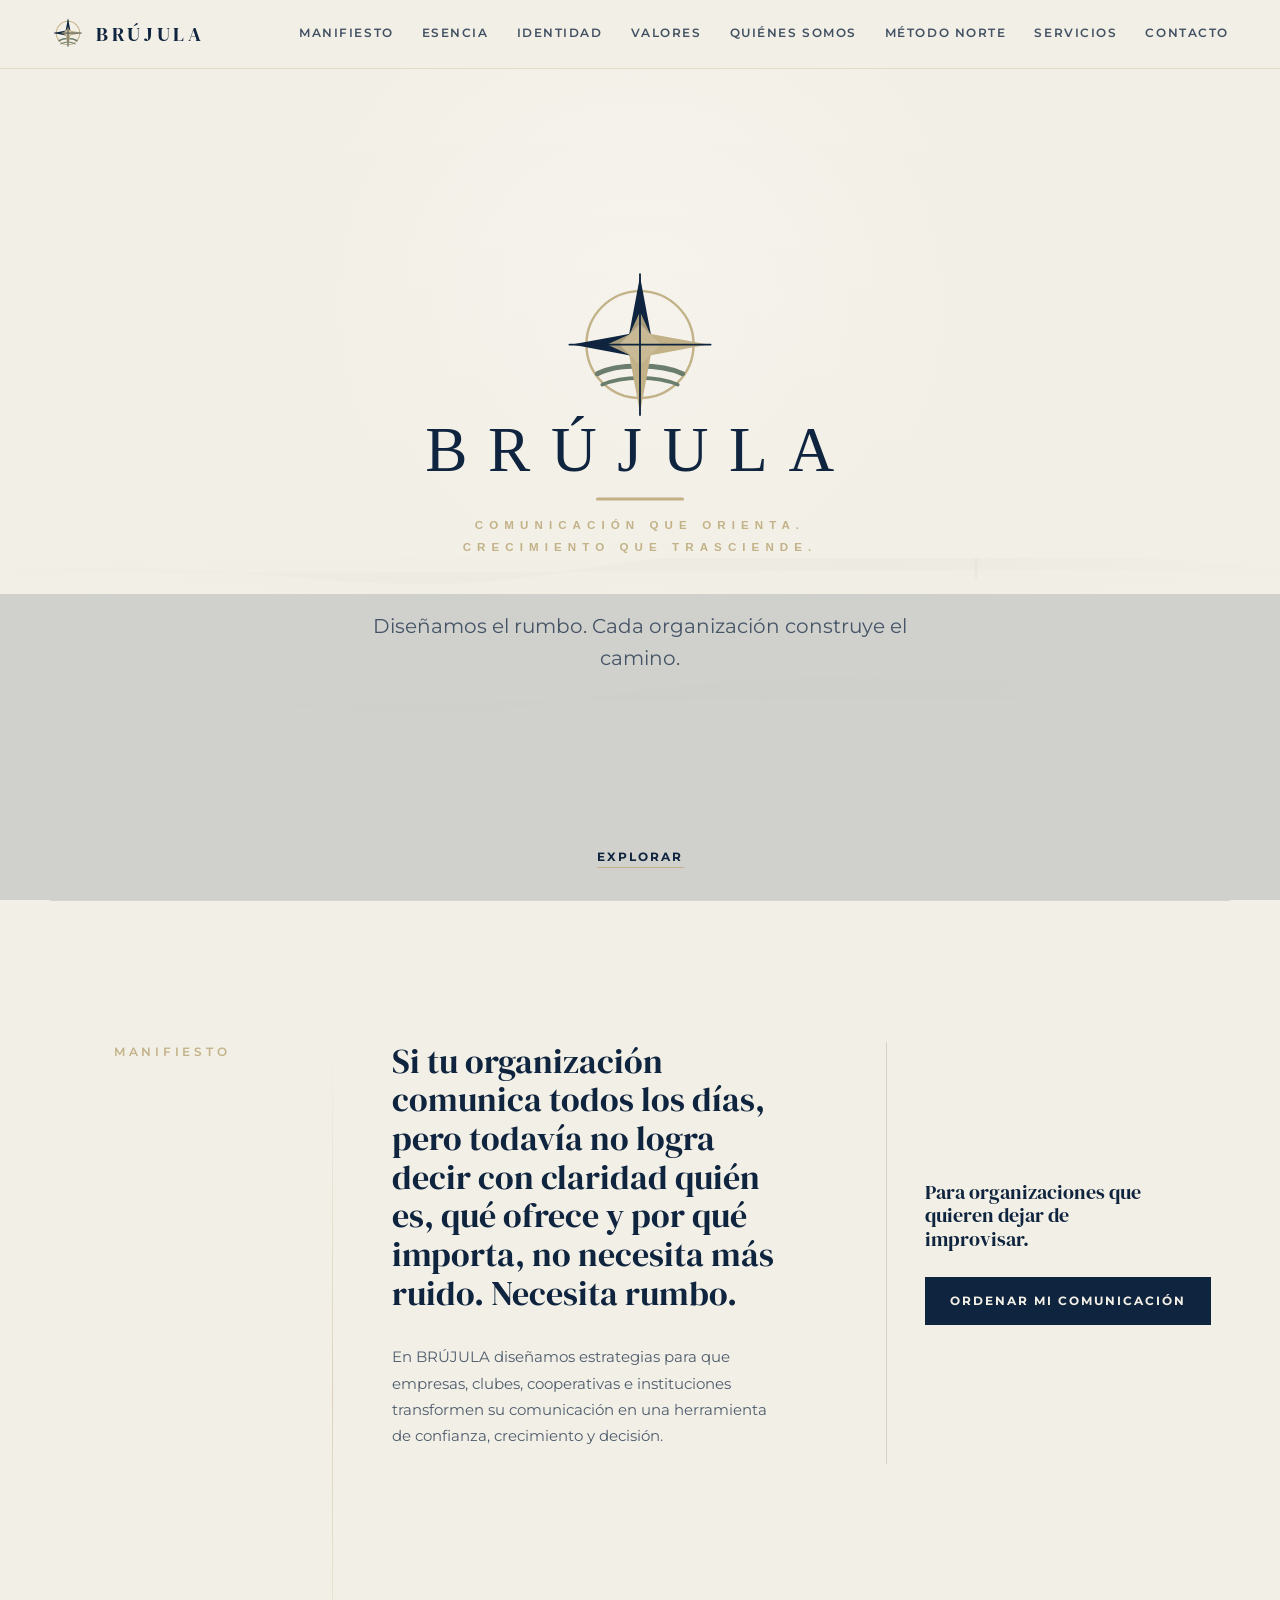
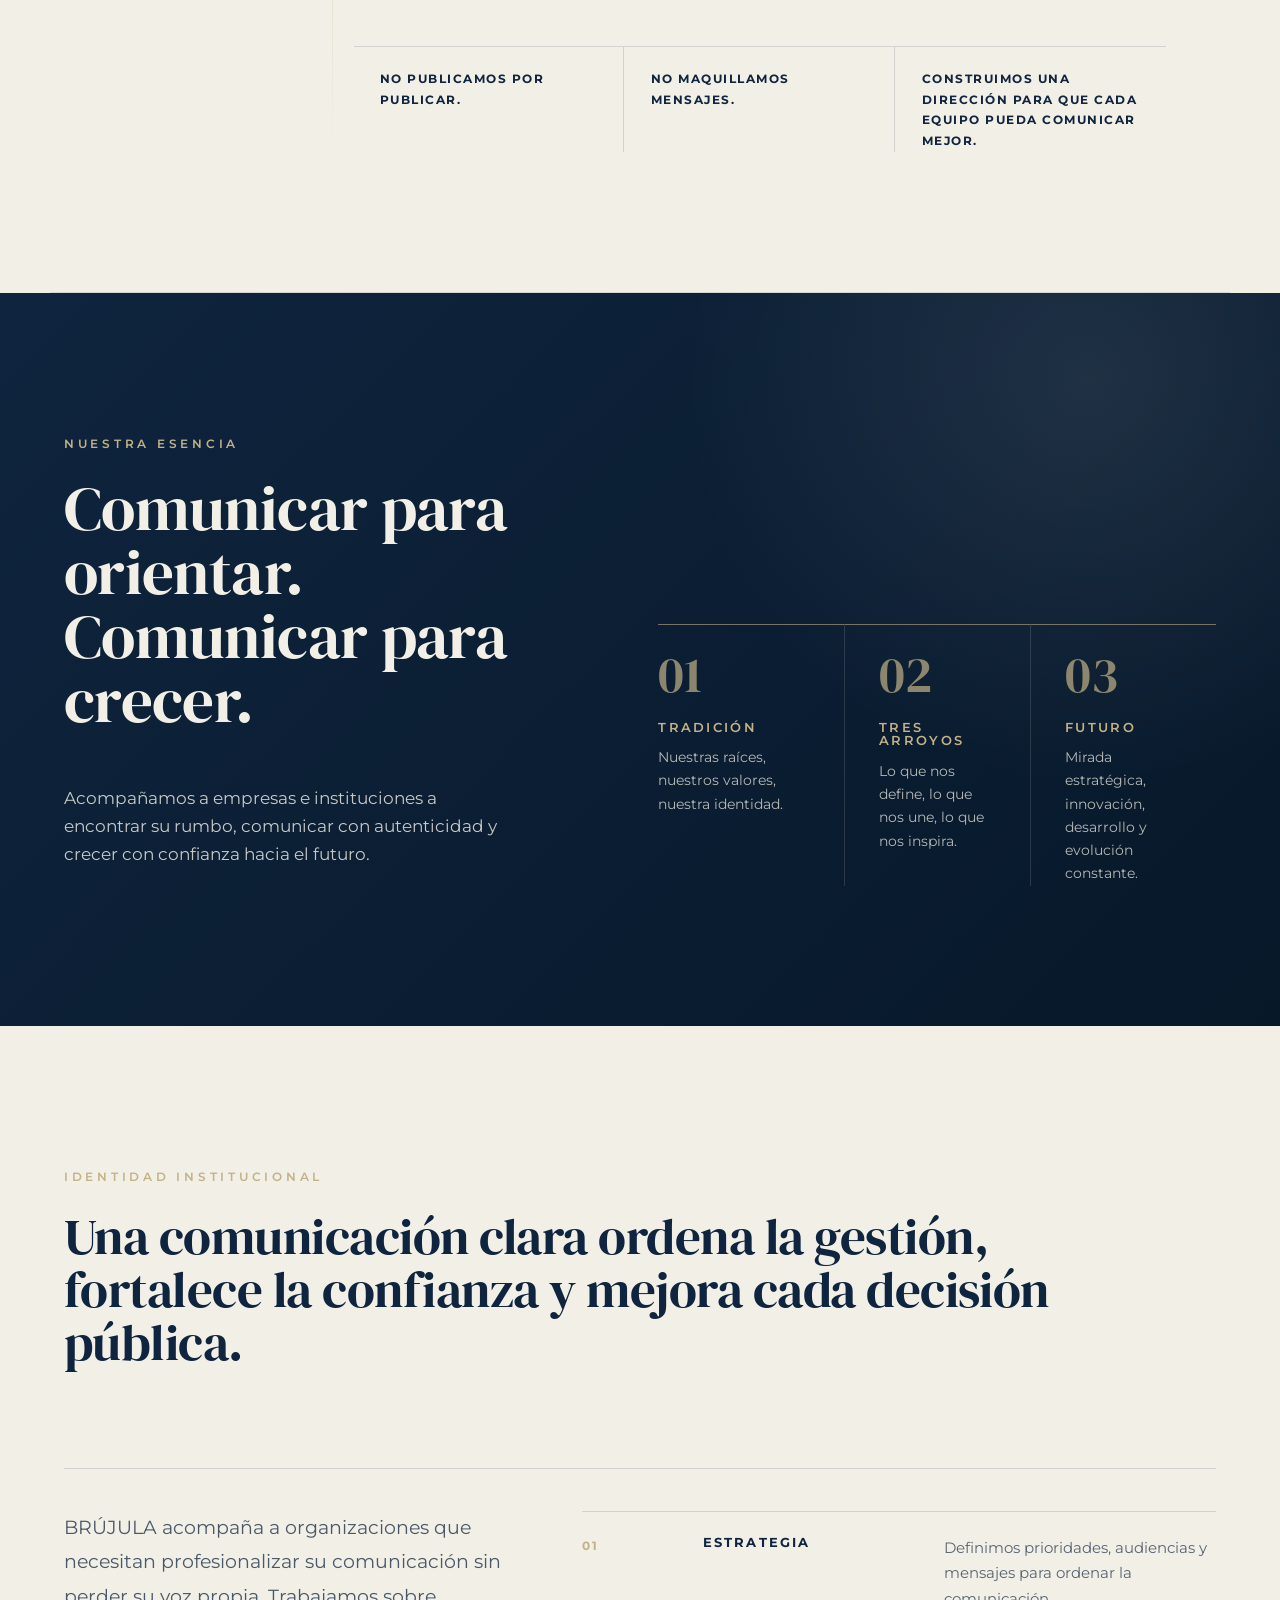
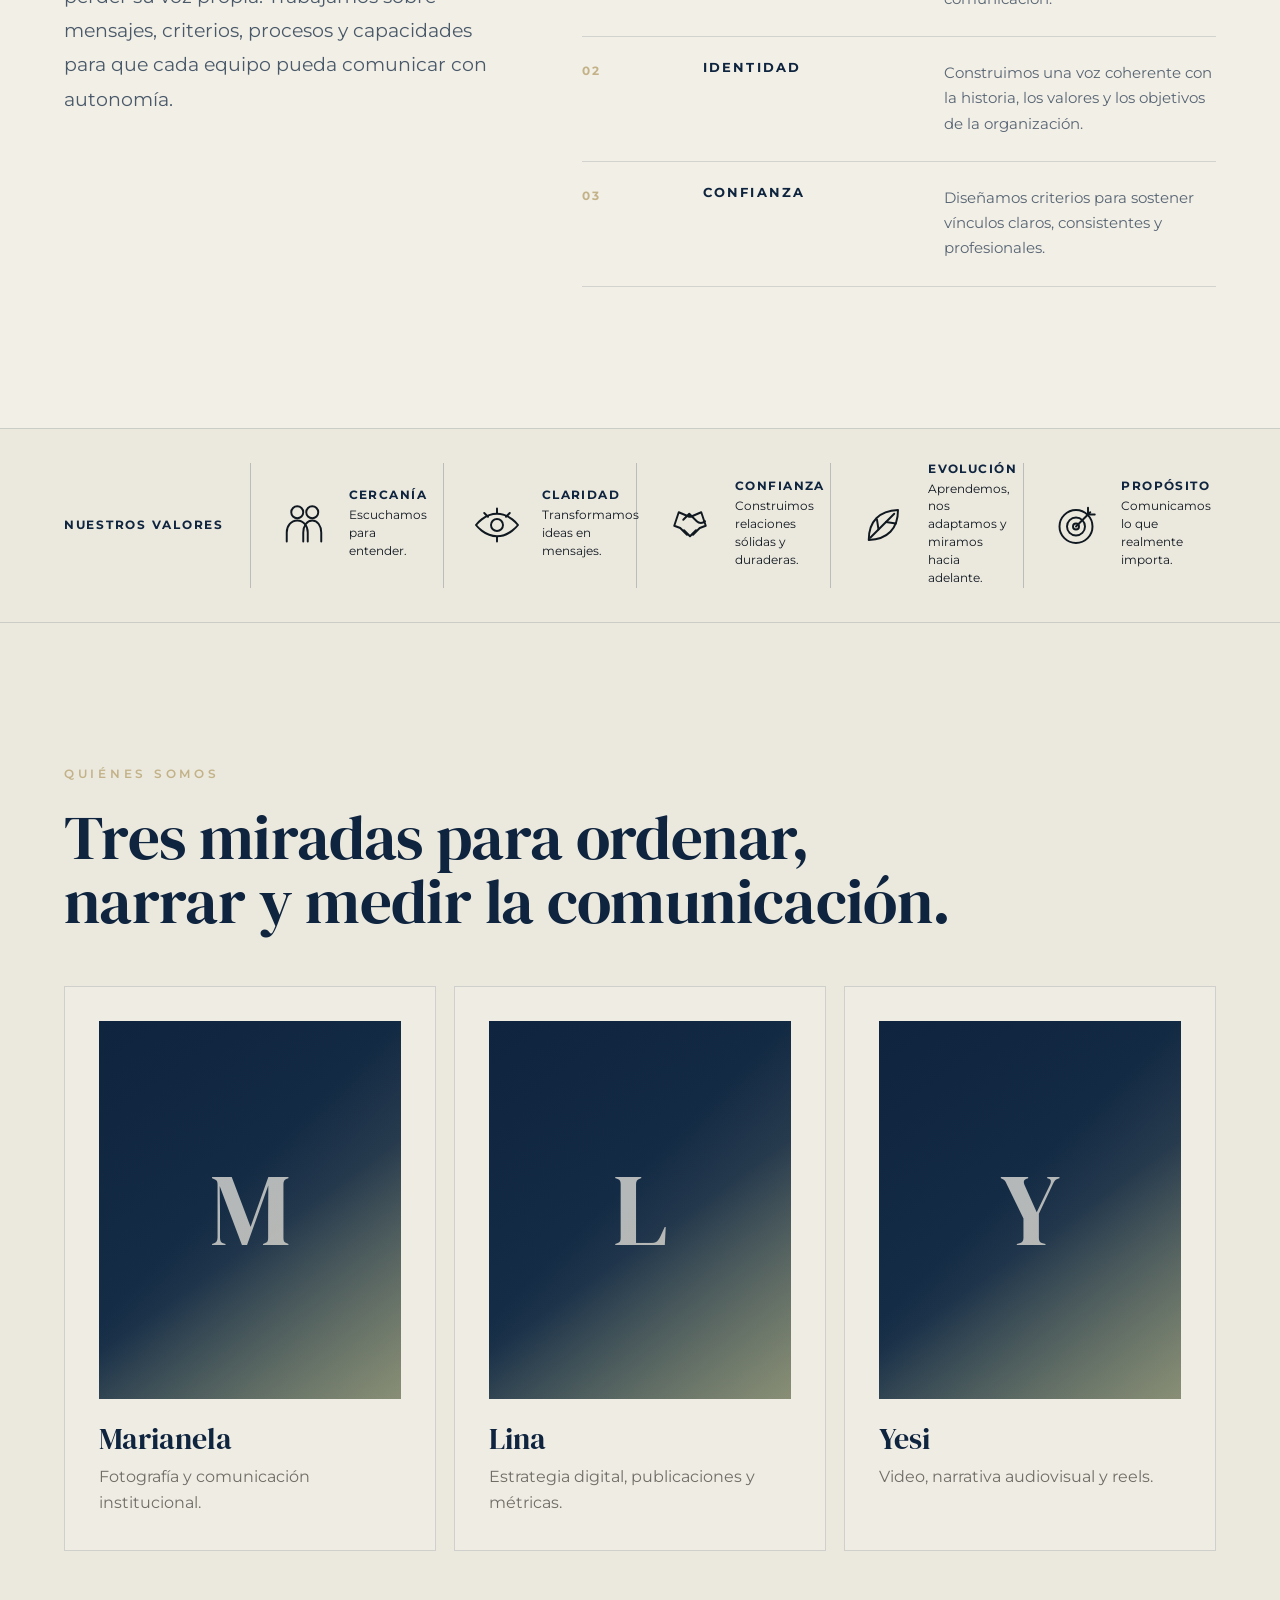
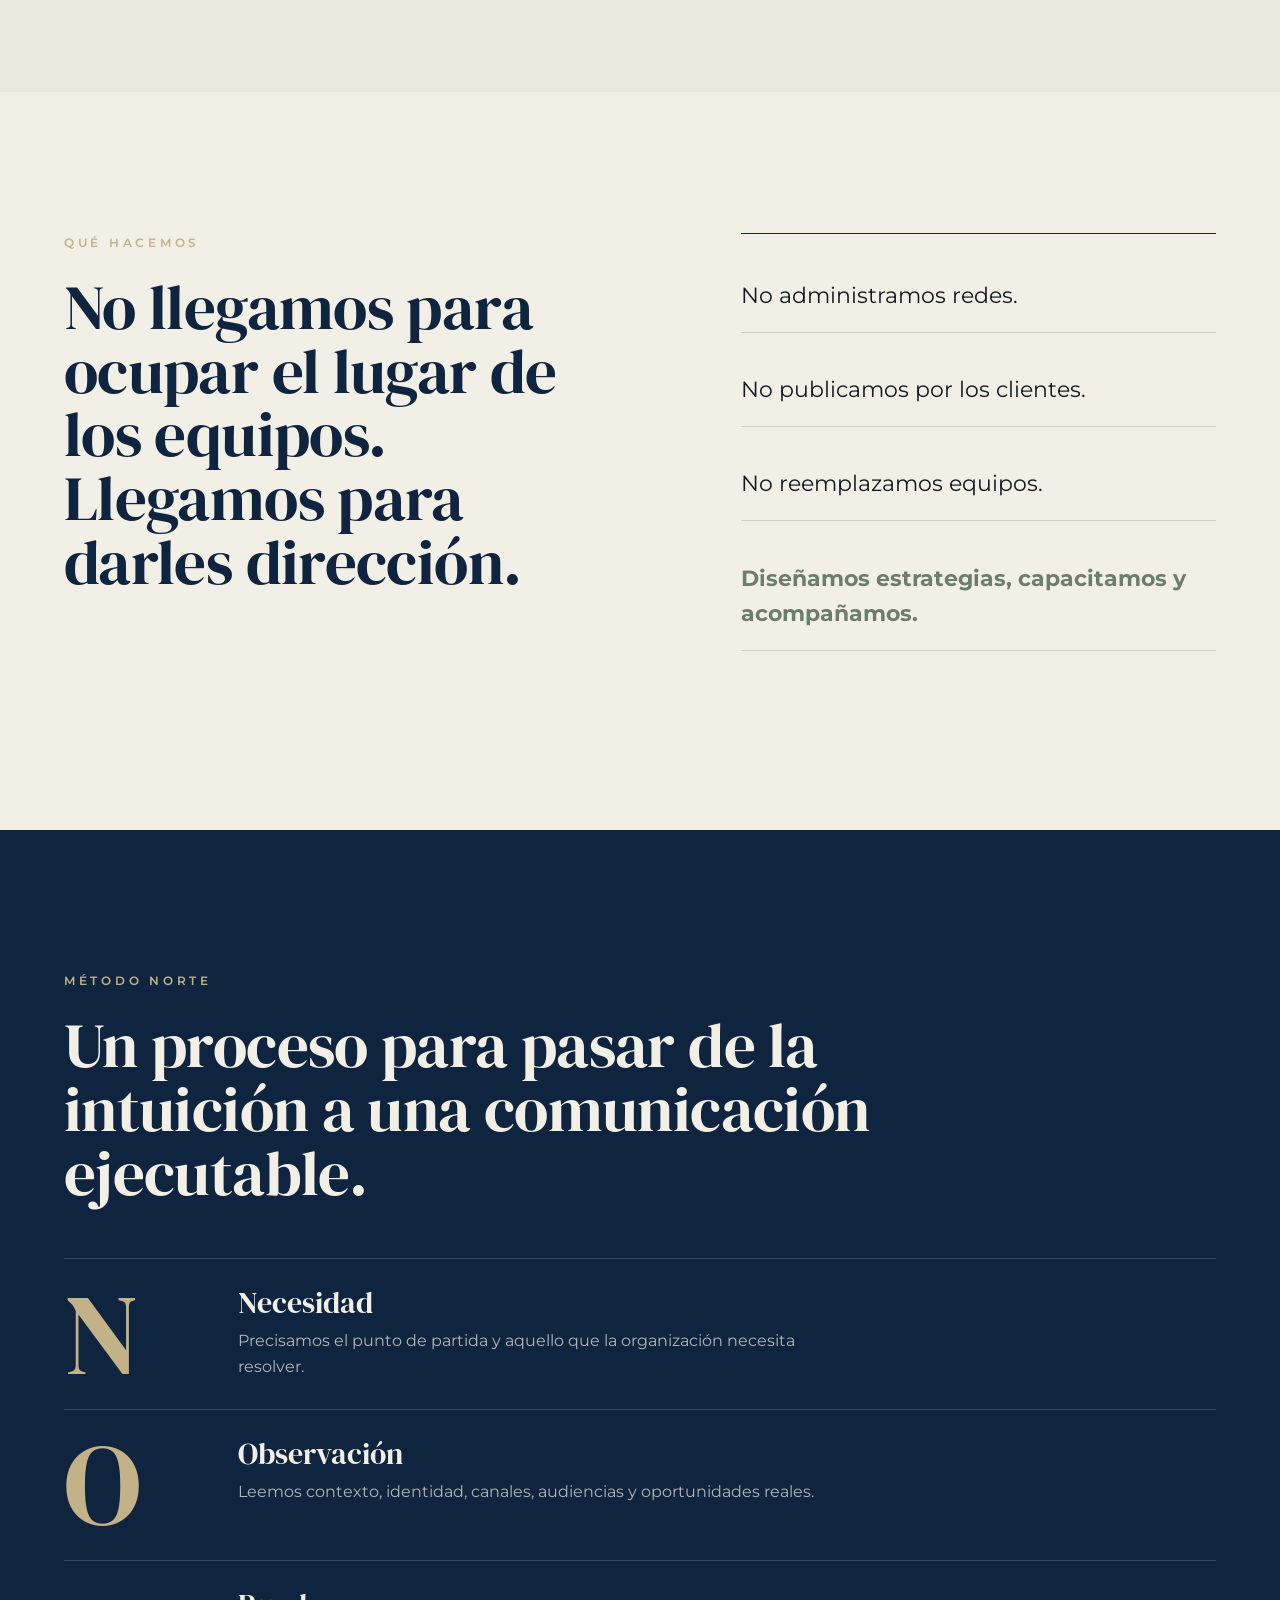
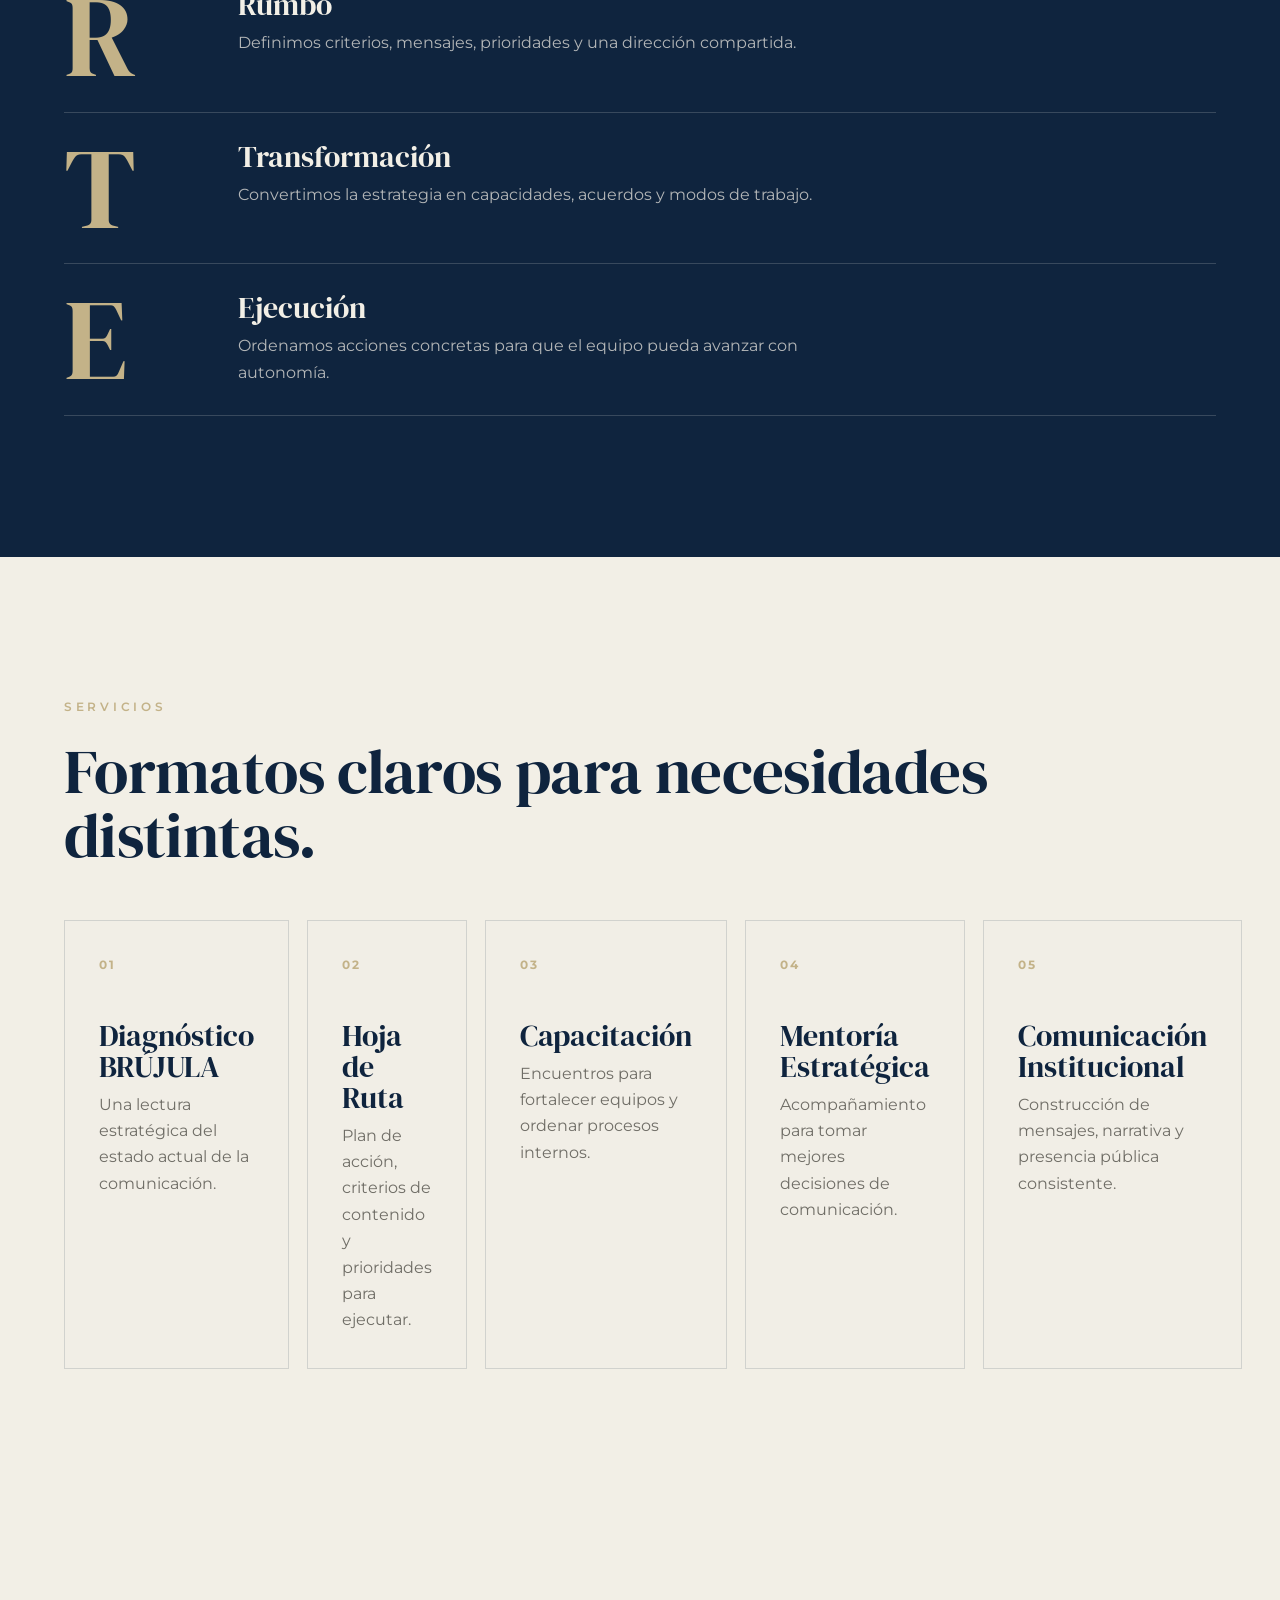
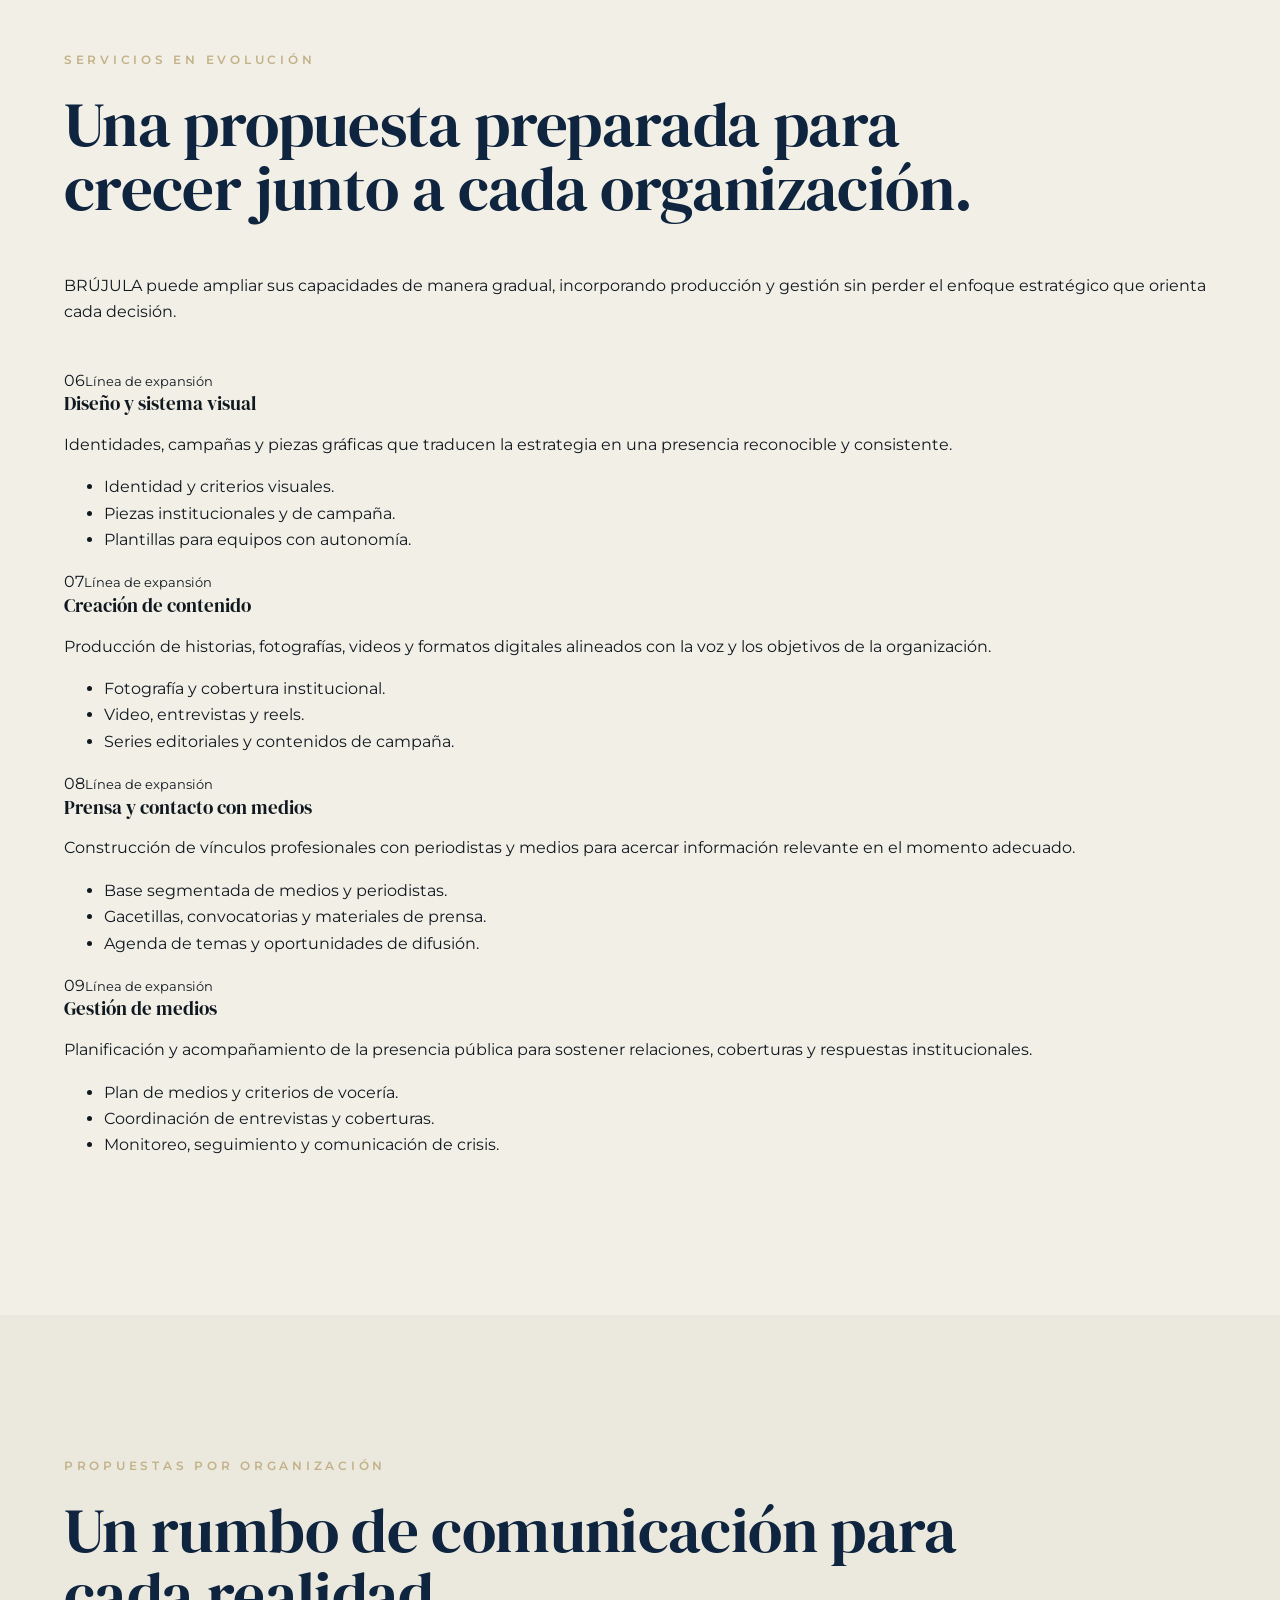
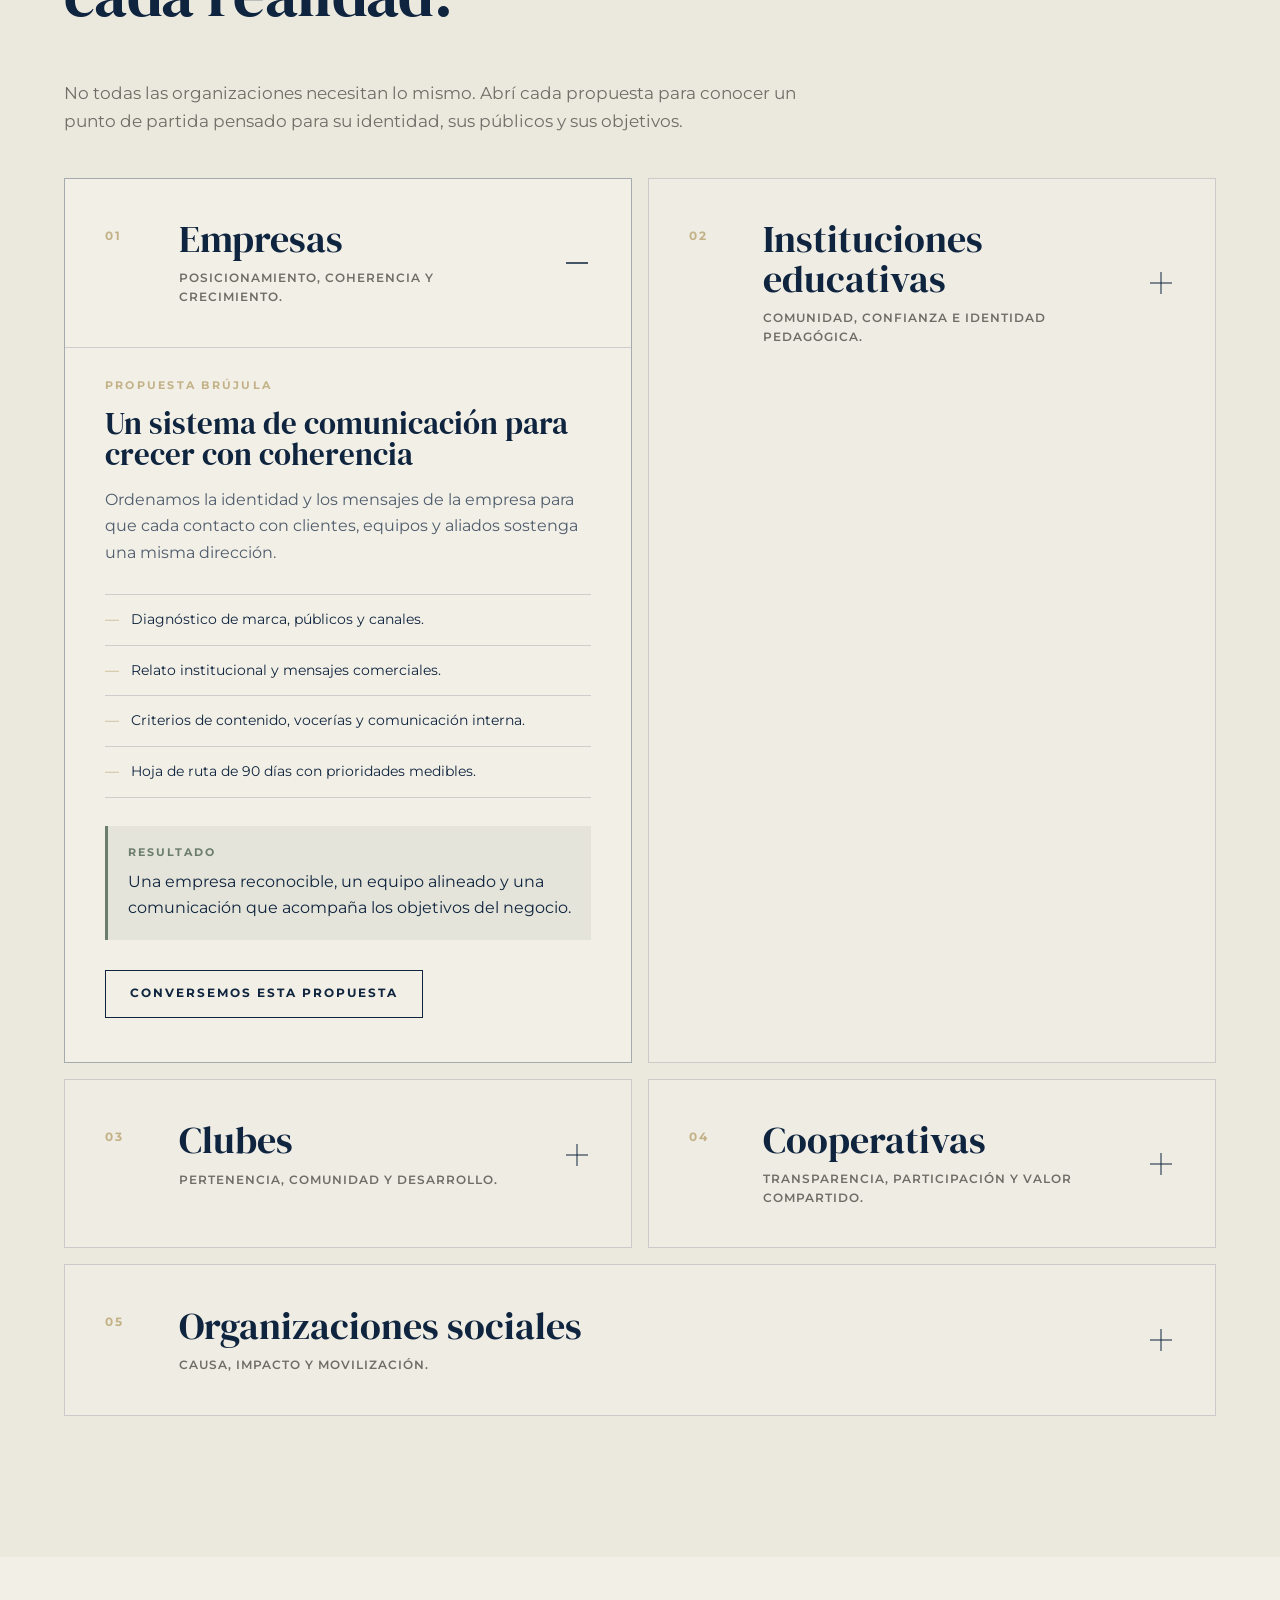
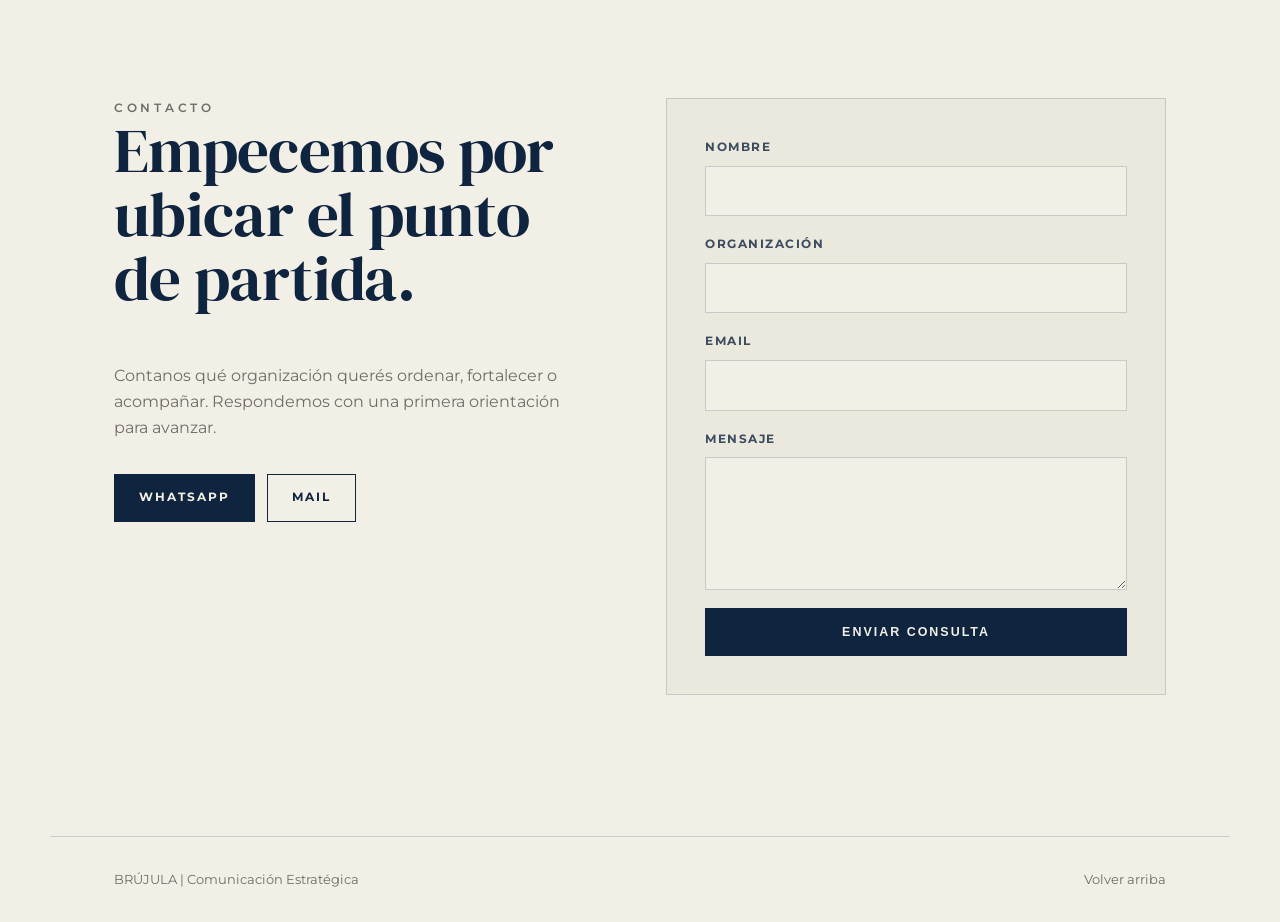
==== commit 51e6f42c: "Add future service expansion roadmap" ====
--- a/index.html
+++ b/index.html
@@ -80,6 +80,39 @@
       <section class="section what" id="que-hacemos"><div class="split"><div class="section-heading reveal"><p class="eyebrow">Qué hacemos</p><h2>No llegamos para ocupar el lugar de los equipos. Llegamos para darles dirección.</h2></div><div class="principles reveal"><p>No administramos redes.</p><p>No publicamos por los clientes.</p><p>No reemplazamos equipos.</p><strong>Diseñamos estrategias, capacitamos y acompañamos.</strong></div></div></section>
       <section class="section north" id="norte"><div class="section-heading reveal"><p class="eyebrow">Método NORTE</p><h2>Un proceso para pasar de la intuición a una comunicación ejecutable.</h2></div><div class="north-list"><article class="north-item reveal"><span>N</span><div><h3>Necesidad</h3><p>Precisamos el punto de partida y aquello que la organización necesita resolver.</p></div></article><article class="north-item reveal"><span>O</span><div><h3>Observación</h3><p>Leemos contexto, identidad, canales, audiencias y oportunidades reales.</p></div></article><article class="north-item reveal"><span>R</span><div><h3>Rumbo</h3><p>Definimos criterios, mensajes, prioridades y una dirección compartida.</p></div></article><article class="north-item reveal"><span>T</span><div><h3>Transformación</h3><p>Convertimos la estrategia en capacidades, acuerdos y modos de trabajo.</p></div></article><article class="north-item reveal"><span>E</span><div><h3>Ejecución</h3><p>Ordenamos acciones concretas para que el equipo pueda avanzar con autonomía.</p></div></article></div></section>
       <section class="section services" id="servicios"><div class="section-heading reveal"><p class="eyebrow">Servicios</p><h2>Formatos claros para necesidades distintas.</h2></div><div class="service-grid"><article class="service reveal"><span>01</span><h3>Diagnóstico BRÚJULA</h3><p>Una lectura estratégica del estado actual de la comunicación.</p></article><article class="service reveal"><span>02</span><h3>Hoja de Ruta</h3><p>Plan de acción, criterios de contenido y prioridades para ejecutar.</p></article><article class="service reveal"><span>03</span><h3>Capacitación</h3><p>Encuentros para fortalecer equipos y ordenar procesos internos.</p></article><article class="service reveal"><span>04</span><h3>Mentoría Estratégica</h3><p>Acompañamiento para tomar mejores decisiones de comunicación.</p></article><article class="service reveal"><span>05</span><h3>Comunicación Institucional</h3><p>Construcción de mensajes, narrativa y presencia pública consistente.</p></article></div></section>
+      <section class="section future-services" id="servicios-futuros">
+        <div class="section-heading reveal">
+          <p class="eyebrow">Servicios en evolución</p>
+          <h2>Una propuesta preparada para crecer junto a cada organización.</h2>
+          <p class="future-intro">BRÚJULA puede ampliar sus capacidades de manera gradual, incorporando producción y gestión sin perder el enfoque estratégico que orienta cada decisión.</p>
+        </div>
+        <div class="future-grid">
+          <article class="future-service reveal">
+            <div class="future-meta"><span>06</span><small>Línea de expansión</small></div>
+            <h3>Diseño y sistema visual</h3>
+            <p>Identidades, campañas y piezas gráficas que traducen la estrategia en una presencia reconocible y consistente.</p>
+            <ul><li>Identidad y criterios visuales.</li><li>Piezas institucionales y de campaña.</li><li>Plantillas para equipos con autonomía.</li></ul>
+          </article>
+          <article class="future-service reveal">
+            <div class="future-meta"><span>07</span><small>Línea de expansión</small></div>
+            <h3>Creación de contenido</h3>
+            <p>Producción de historias, fotografías, videos y formatos digitales alineados con la voz y los objetivos de la organización.</p>
+            <ul><li>Fotografía y cobertura institucional.</li><li>Video, entrevistas y reels.</li><li>Series editoriales y contenidos de campaña.</li></ul>
+          </article>
+          <article class="future-service reveal">
+            <div class="future-meta"><span>08</span><small>Línea de expansión</small></div>
+            <h3>Prensa y contacto con medios</h3>
+            <p>Construcción de vínculos profesionales con periodistas y medios para acercar información relevante en el momento adecuado.</p>
+            <ul><li>Base segmentada de medios y periodistas.</li><li>Gacetillas, convocatorias y materiales de prensa.</li><li>Agenda de temas y oportunidades de difusión.</li></ul>
+          </article>
+          <article class="future-service reveal">
+            <div class="future-meta"><span>09</span><small>Línea de expansión</small></div>
+            <h3>Gestión de medios</h3>
+            <p>Planificación y acompañamiento de la presencia pública para sostener relaciones, coberturas y respuestas institucionales.</p>
+            <ul><li>Plan de medios y criterios de vocería.</li><li>Coordinación de entrevistas y coberturas.</li><li>Monitoreo, seguimiento y comunicación de crisis.</li></ul>
+          </article>
+        </div>
+      </section>
       <section class="section audiences" id="para-quienes">
         <div class="section-heading reveal">
           <p class="eyebrow">Propuestas por organización</p>
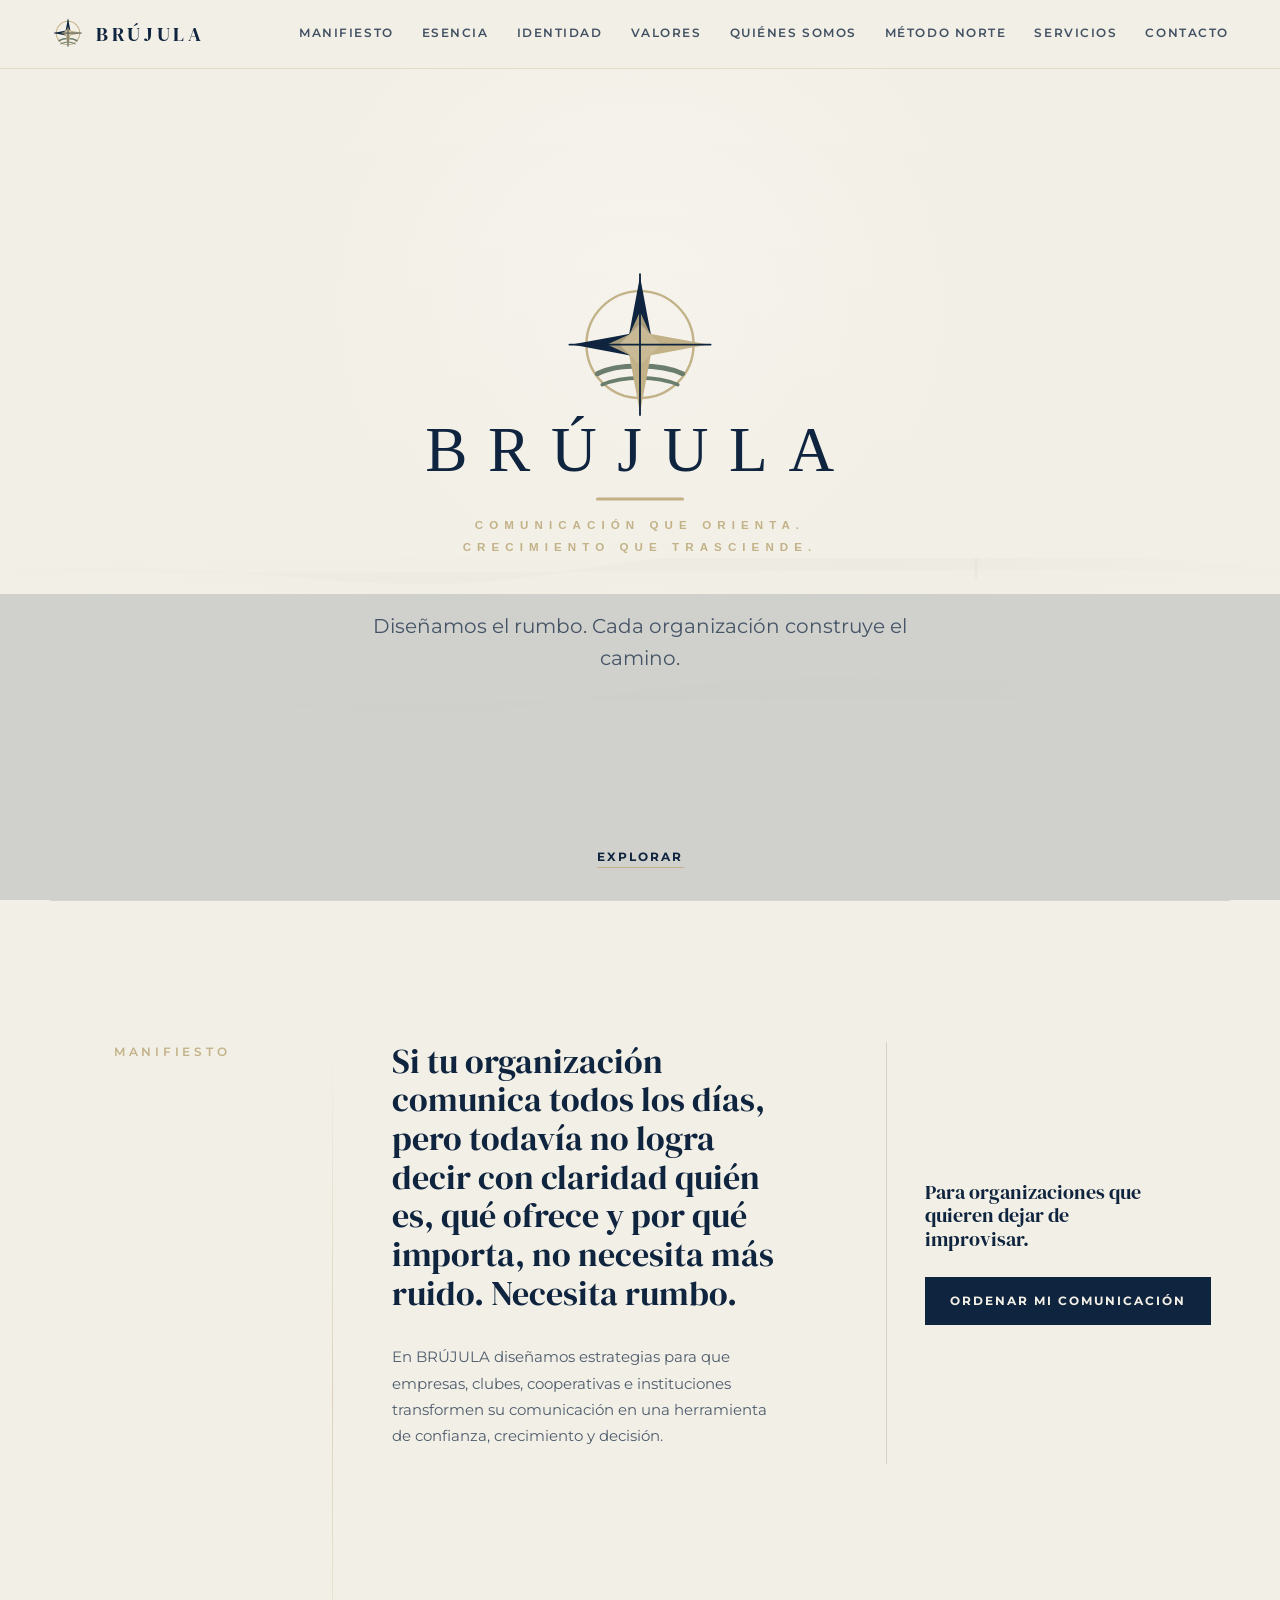
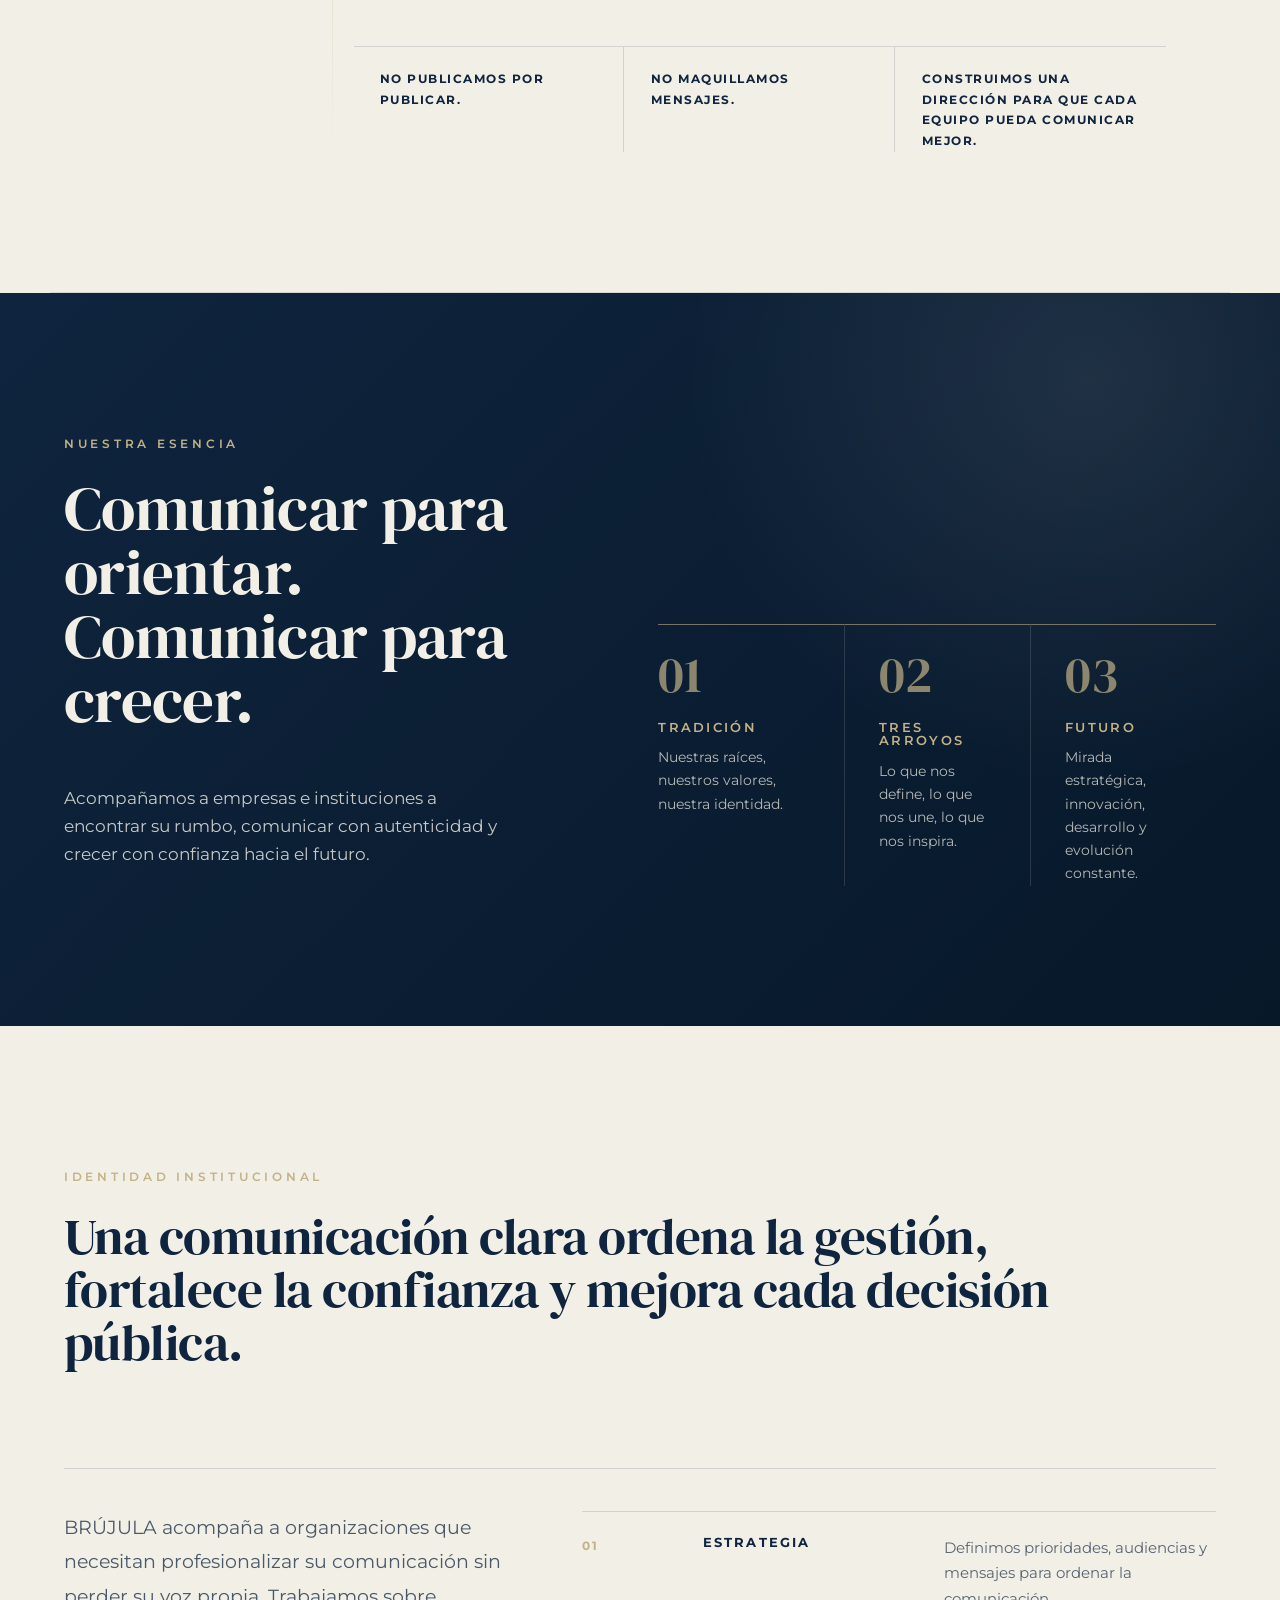
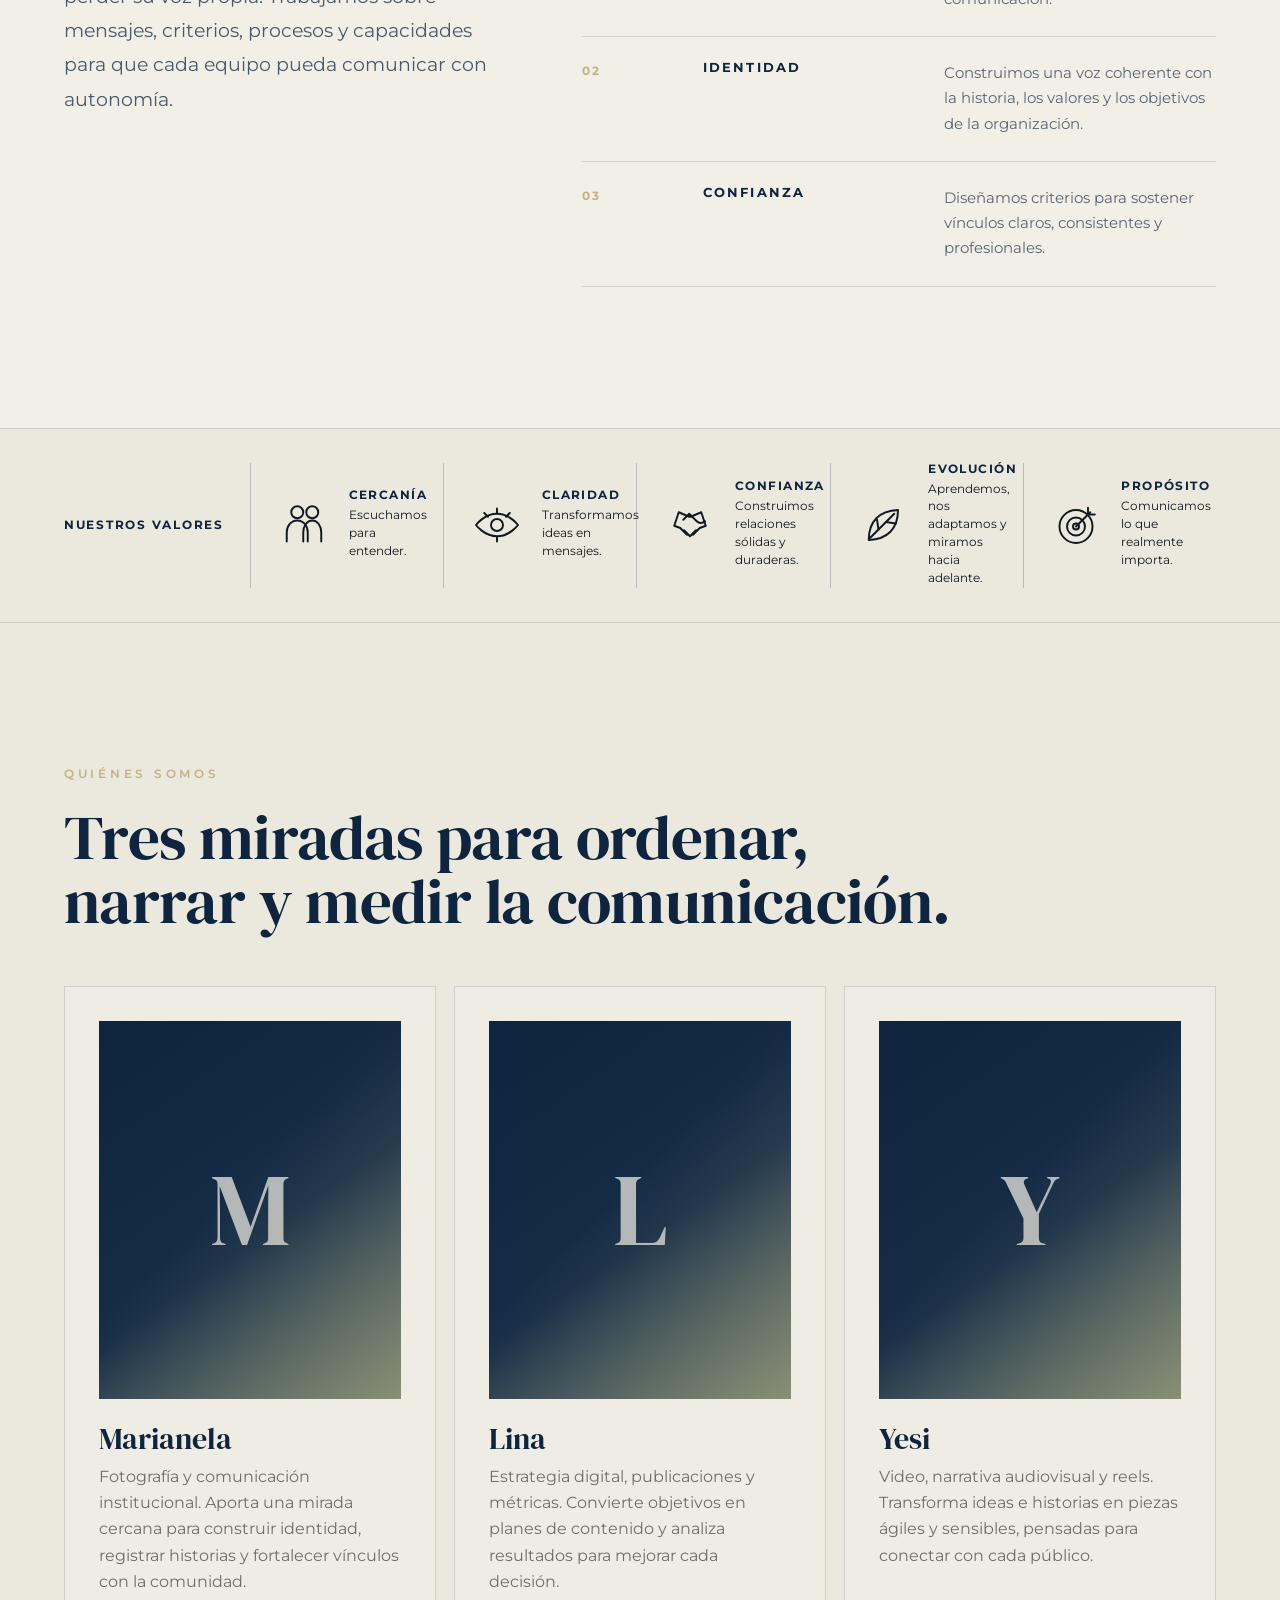
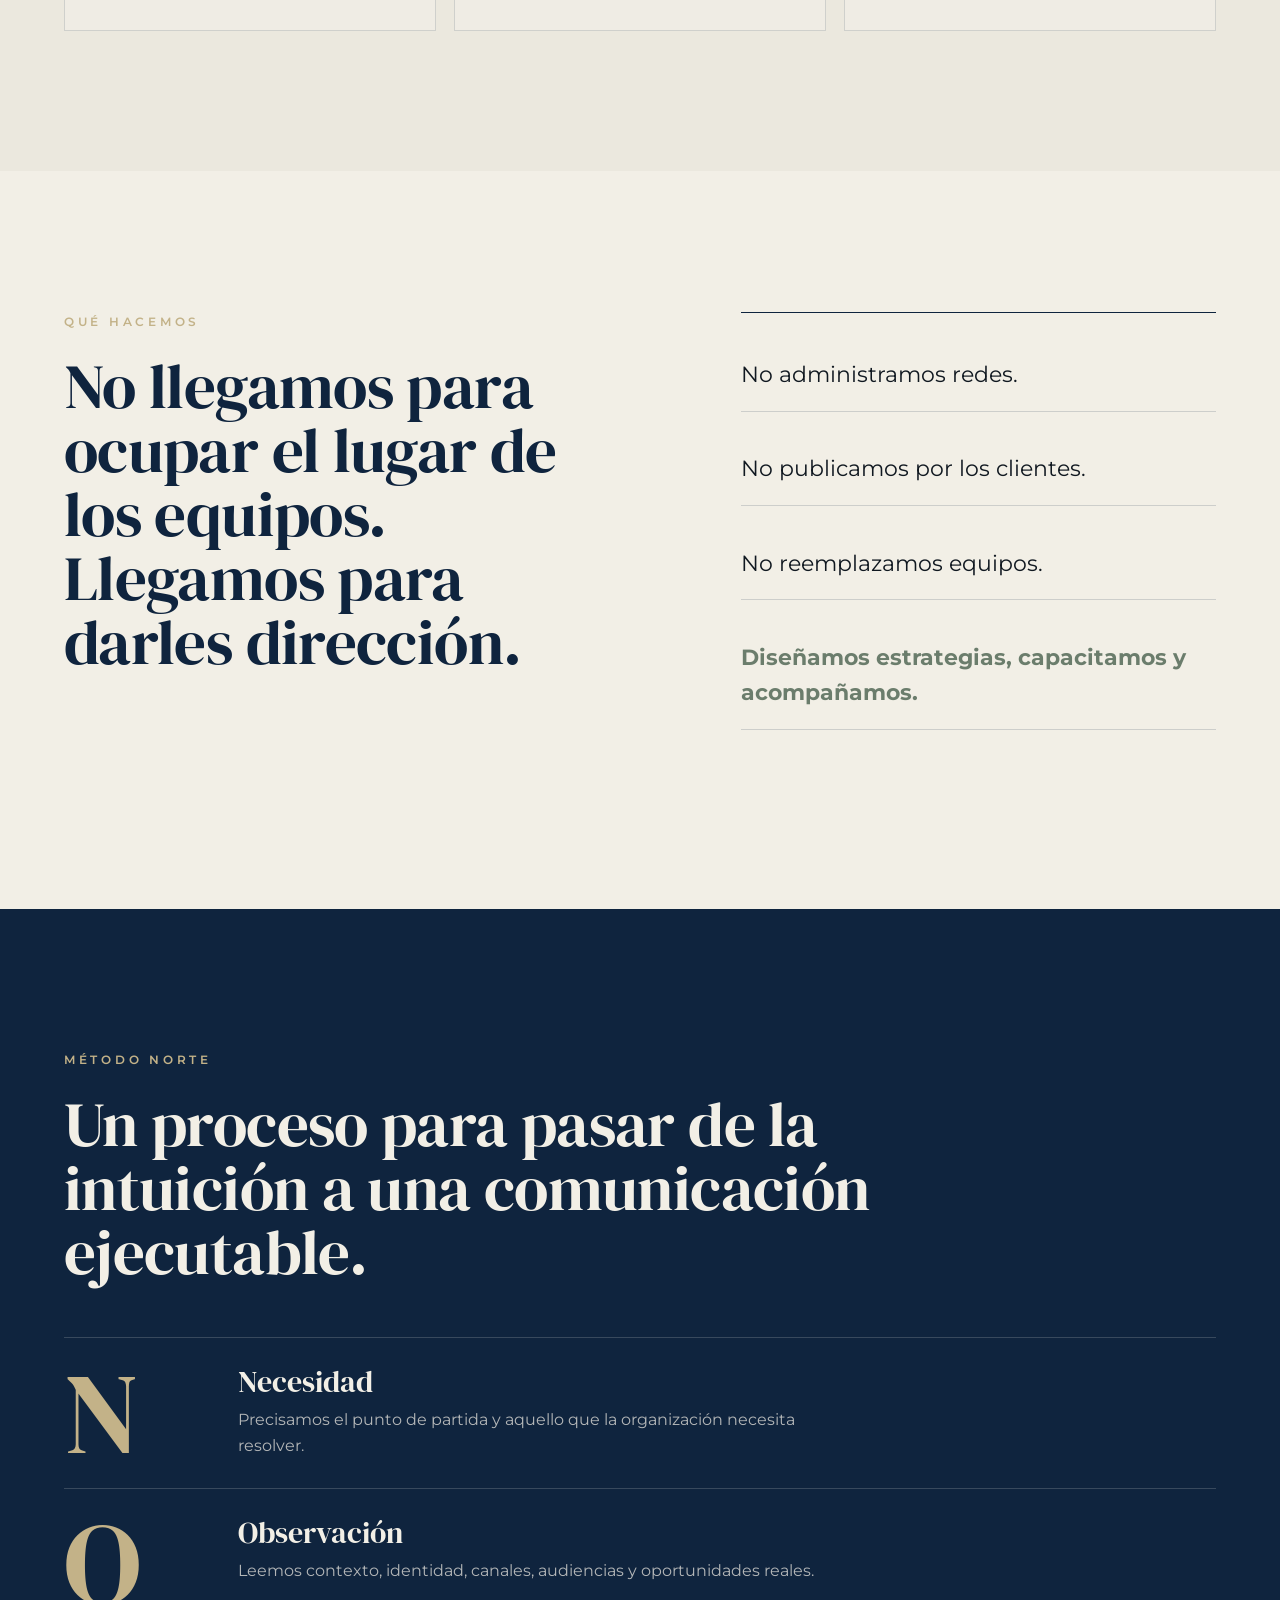
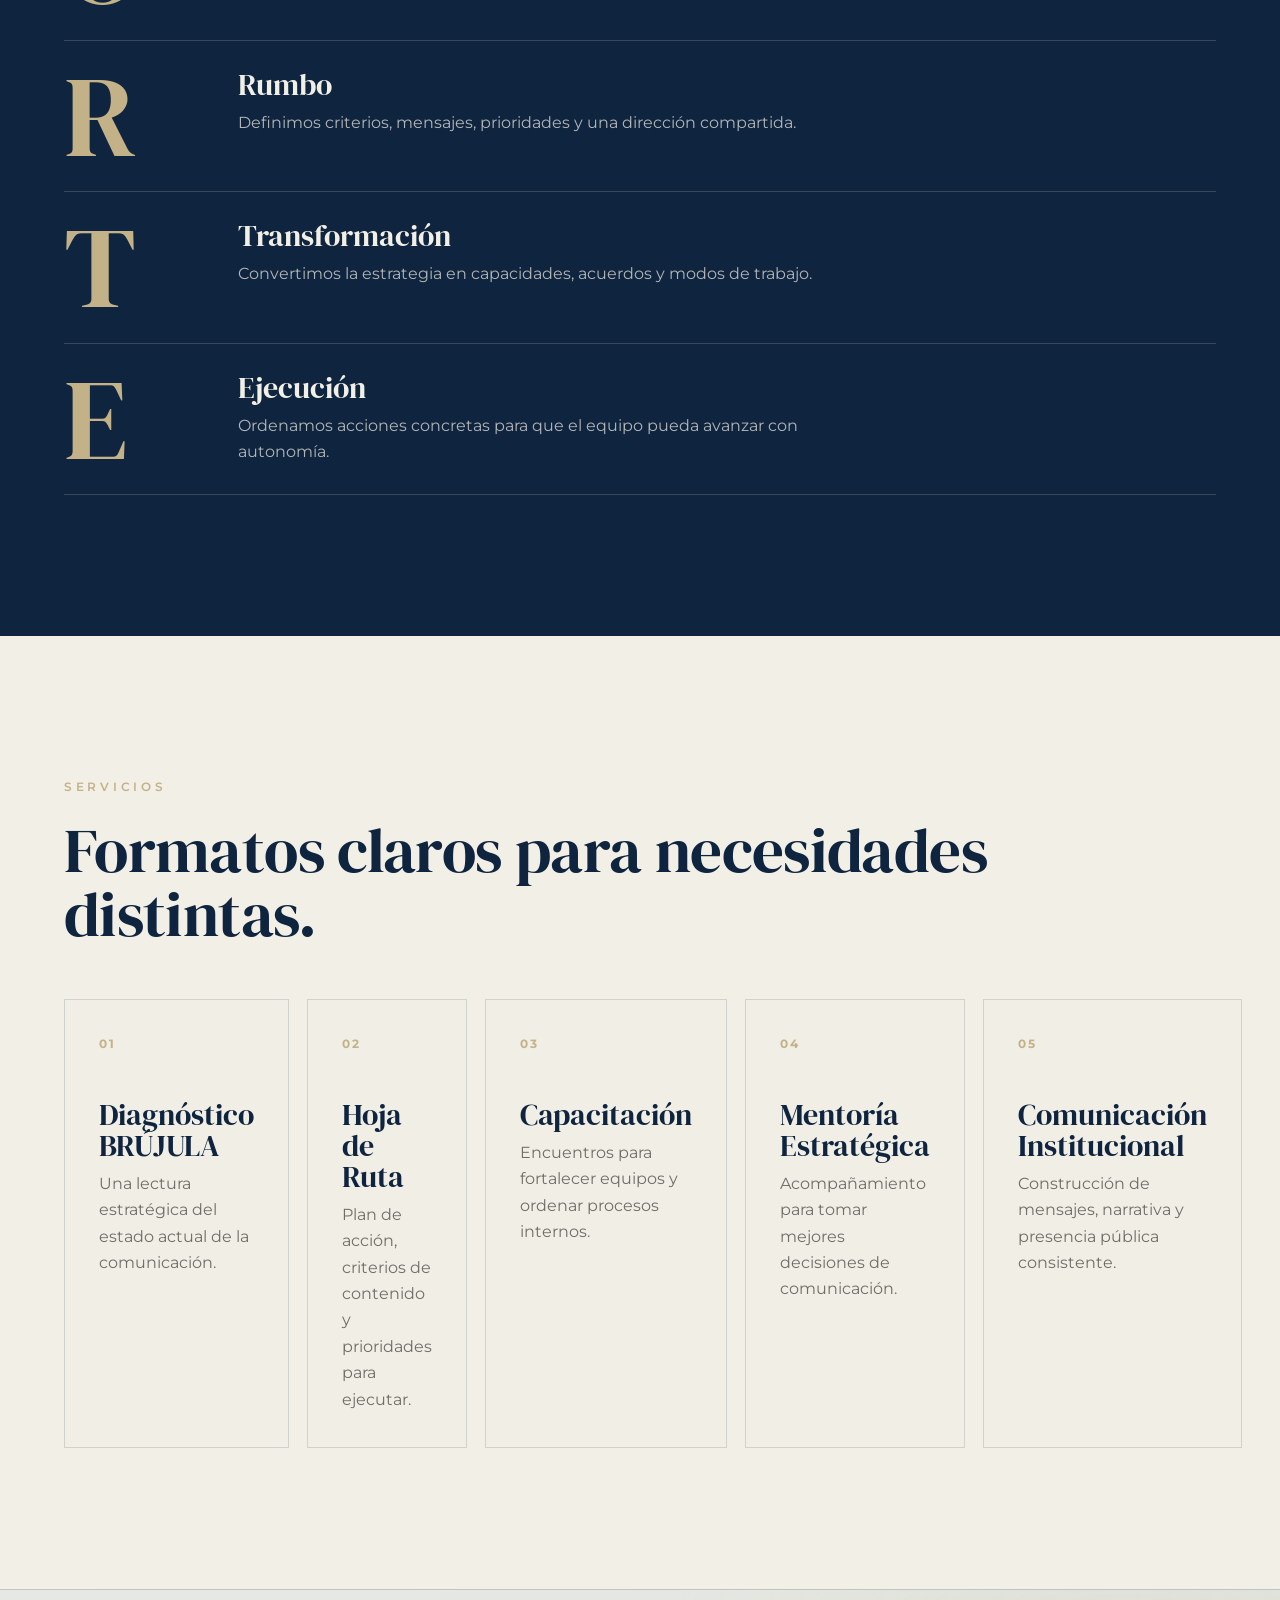
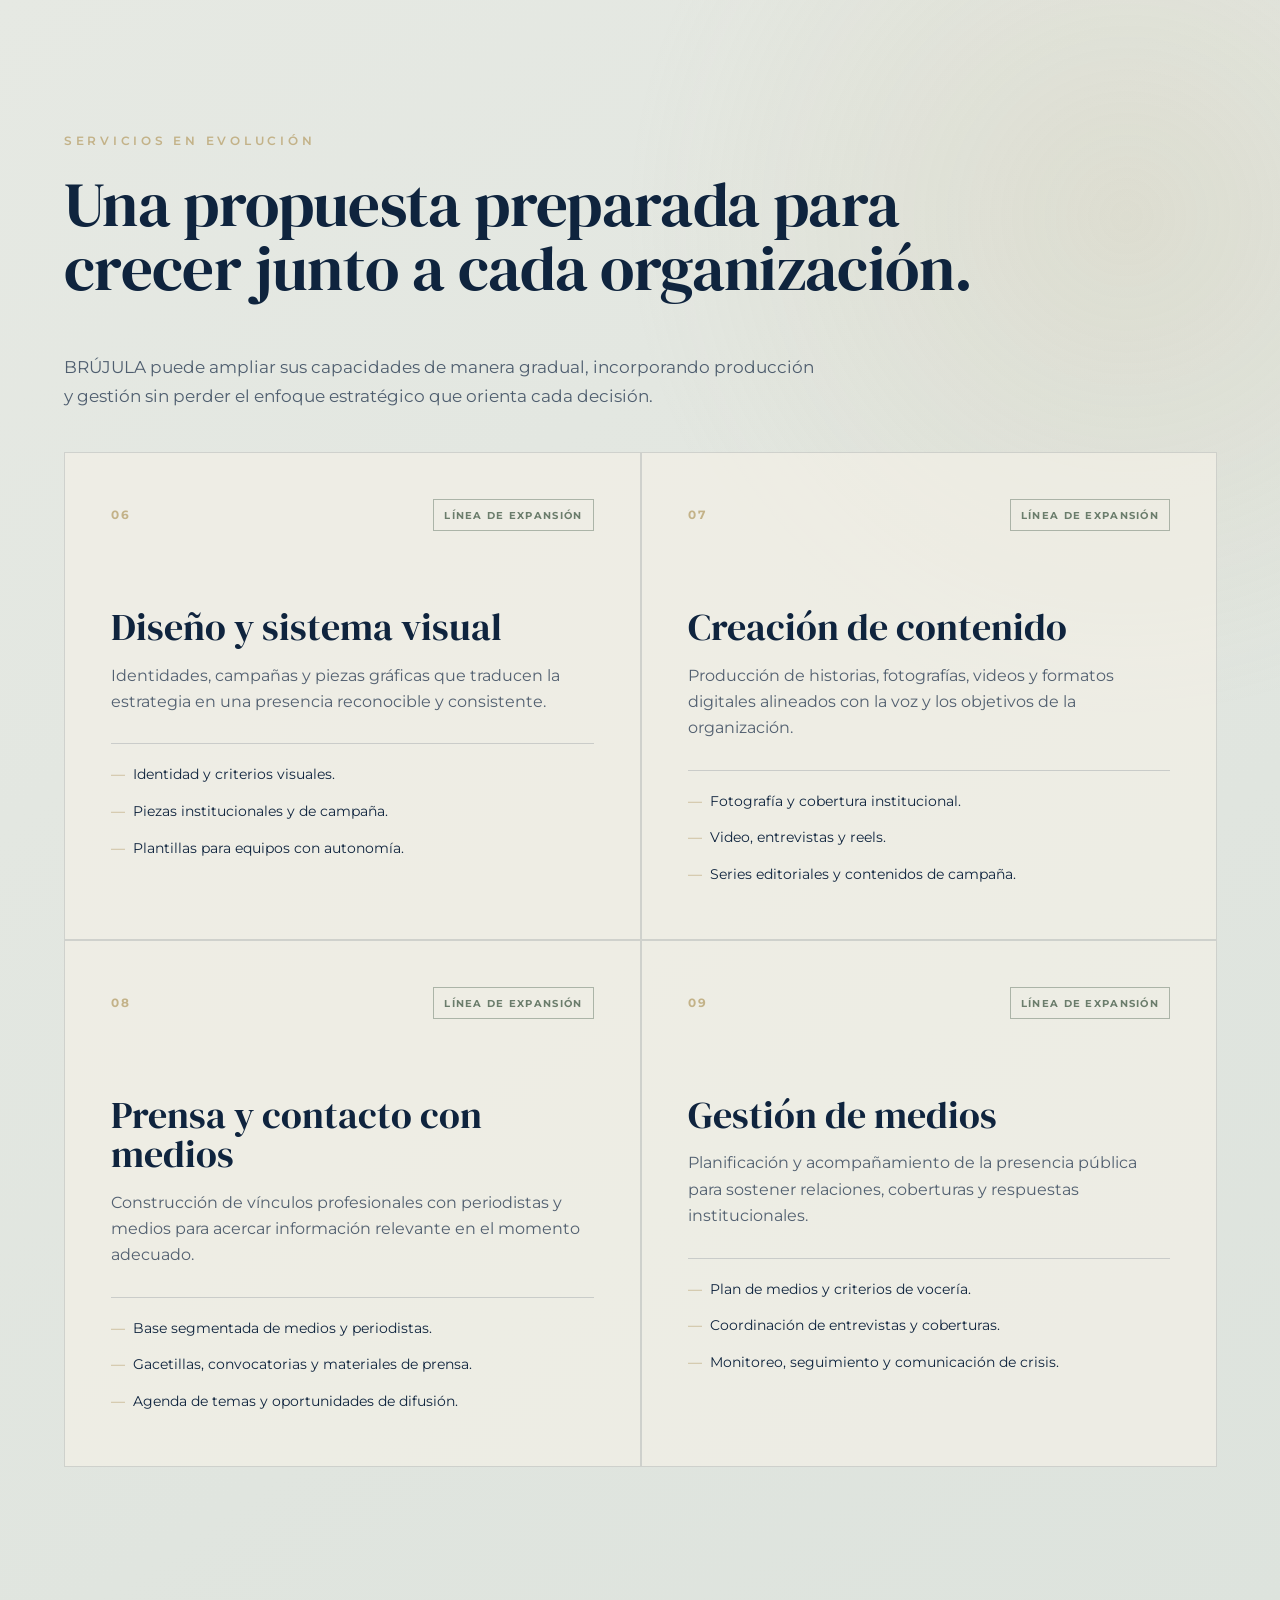
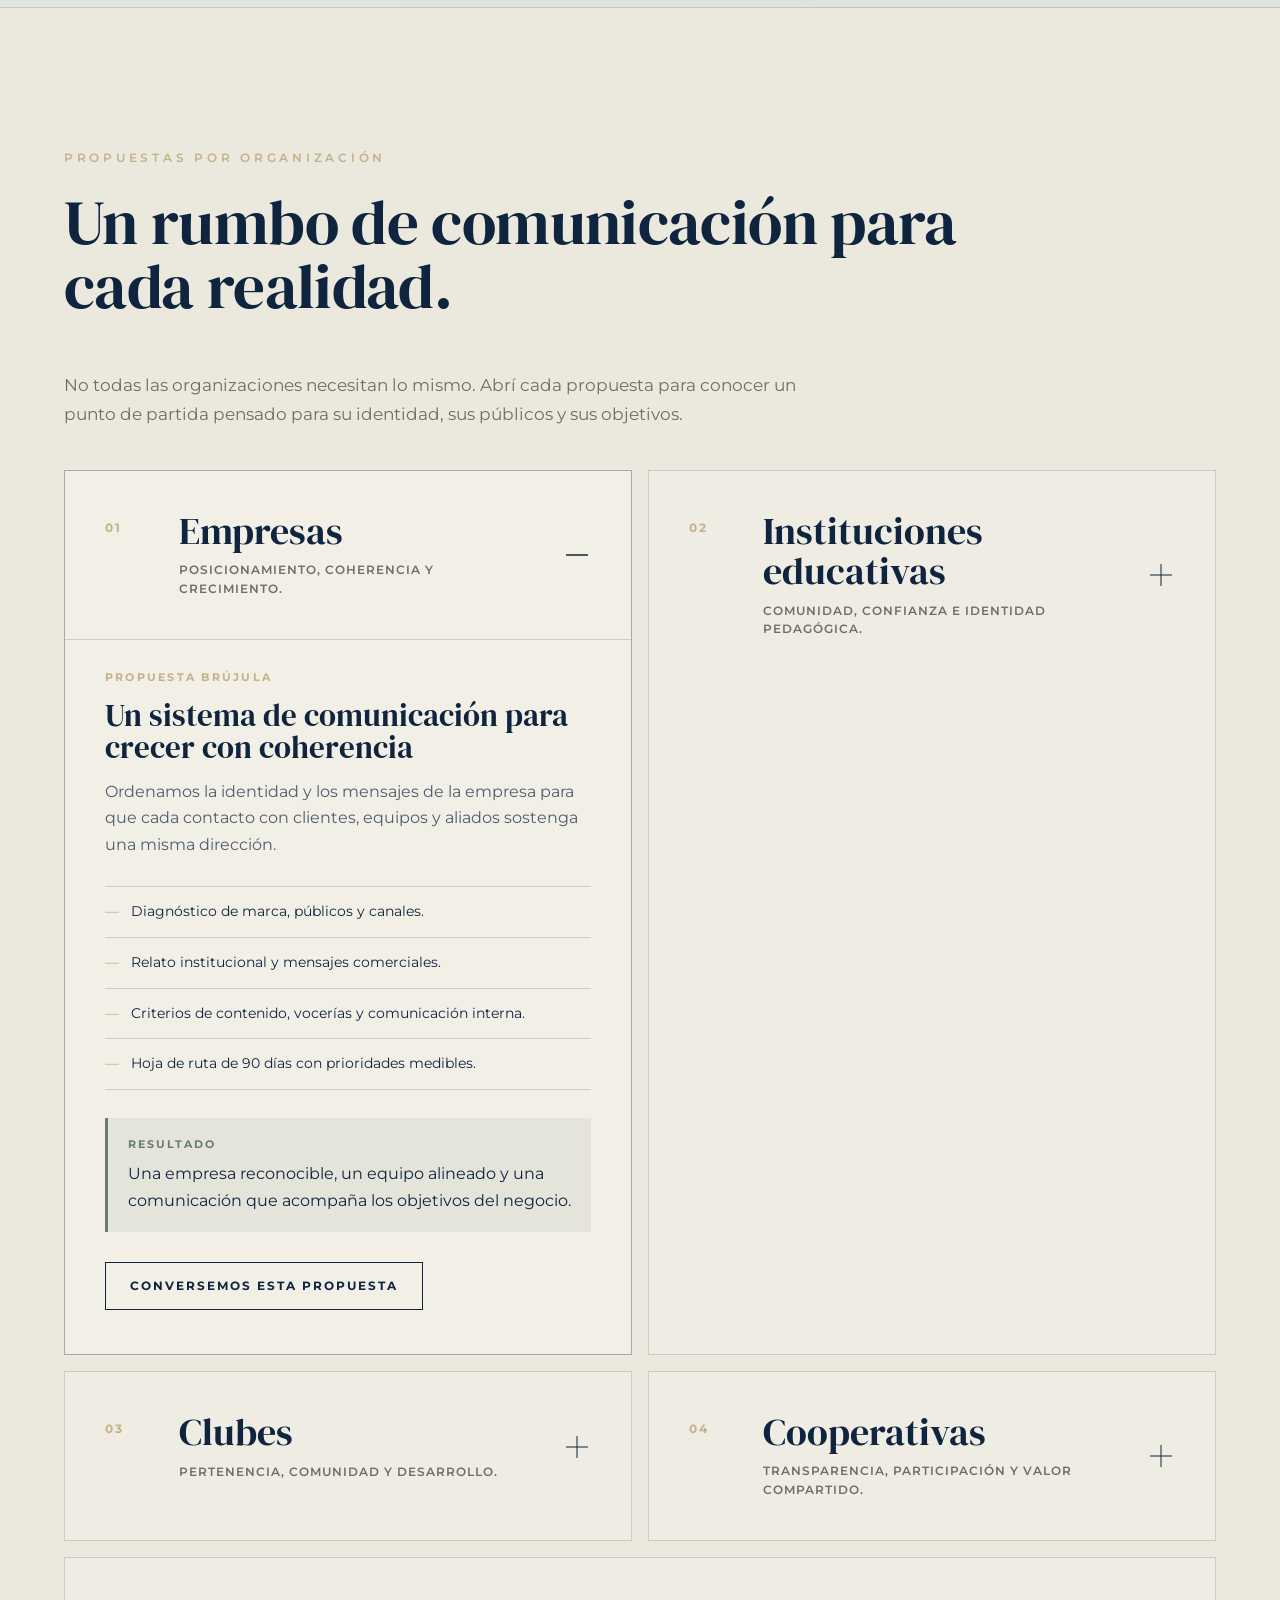
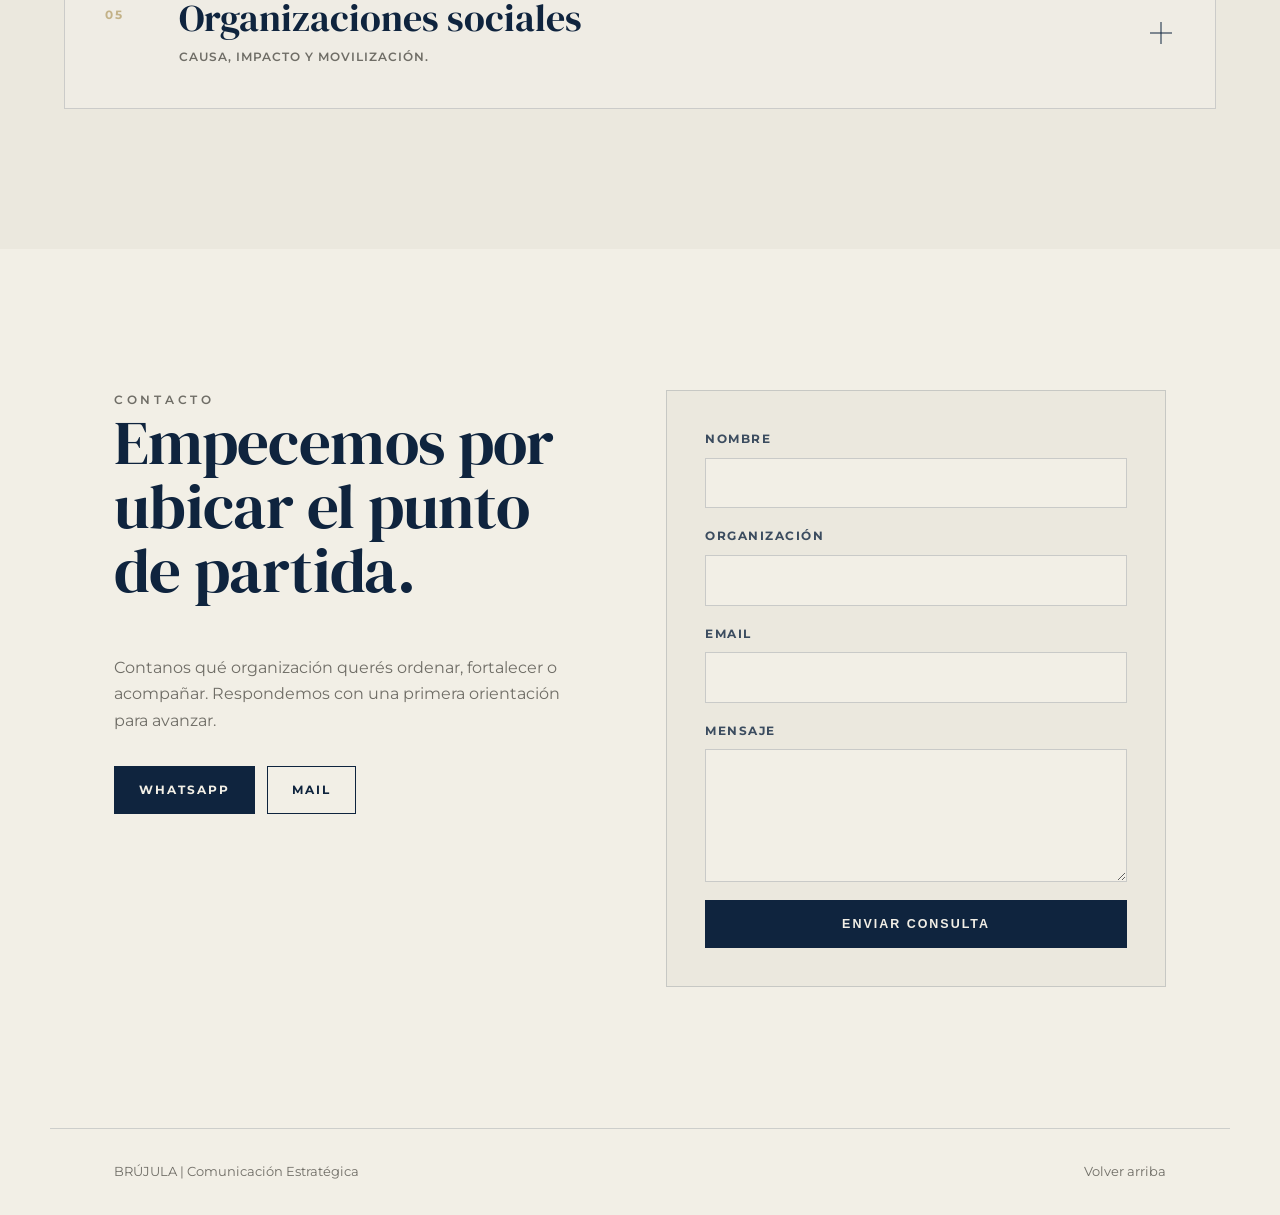
==== commit 49d11505: "Amplía las referencias del equipo" ====
--- a/index.html
+++ b/index.html
@@ -76,7 +76,7 @@
           <article><svg viewBox="0 0 64 64" aria-hidden="true"><circle cx="32" cy="34" r="22"/><circle cx="32" cy="34" r="12"/><circle cx="32" cy="34" r="4"/><path d="M32 34 51 15"/><path d="M48 9v9h9"/></svg><div><h3>Propósito</h3><p>Comunicamos lo que realmente importa.</p></div></article>
         </div>
       </section>
-      <section class="section team" id="equipo"><div class="section-heading reveal"><p class="eyebrow">Quiénes somos</p><h2>Tres miradas para ordenar, narrar y medir la comunicación.</h2></div><div class="team-grid"><article class="person reveal"><div class="portrait mary" aria-hidden="true">M</div><h3>Marianela</h3><p>Fotografía y comunicación institucional.</p></article><article class="person reveal"><div class="portrait lina" aria-hidden="true">L</div><h3>Lina</h3><p>Estrategia digital, publicaciones y métricas.</p></article><article class="person reveal"><div class="portrait yesi" aria-hidden="true">Y</div><h3>Yesi</h3><p>Video, narrativa audiovisual y reels.</p></article></div></section>
+      <section class="section team" id="equipo"><div class="section-heading reveal"><p class="eyebrow">Quiénes somos</p><h2>Tres miradas para ordenar, narrar y medir la comunicación.</h2></div><div class="team-grid"><article class="person reveal"><div class="portrait mary" aria-hidden="true">M</div><h3>Marianela</h3><p>Fotografía y comunicación institucional. Aporta una mirada cercana para construir identidad, registrar historias y fortalecer vínculos con la comunidad.</p></article><article class="person reveal"><div class="portrait lina" aria-hidden="true">L</div><h3>Lina</h3><p>Estrategia digital, publicaciones y métricas. Convierte objetivos en planes de contenido y analiza resultados para mejorar cada decisión.</p></article><article class="person reveal"><div class="portrait yesi" aria-hidden="true">Y</div><h3>Yesi</h3><p>Video, narrativa audiovisual y reels. Transforma ideas e historias en piezas ágiles y sensibles, pensadas para conectar con cada público.</p></article></div></section>
       <section class="section what" id="que-hacemos"><div class="split"><div class="section-heading reveal"><p class="eyebrow">Qué hacemos</p><h2>No llegamos para ocupar el lugar de los equipos. Llegamos para darles dirección.</h2></div><div class="principles reveal"><p>No administramos redes.</p><p>No publicamos por los clientes.</p><p>No reemplazamos equipos.</p><strong>Diseñamos estrategias, capacitamos y acompañamos.</strong></div></div></section>
       <section class="section north" id="norte"><div class="section-heading reveal"><p class="eyebrow">Método NORTE</p><h2>Un proceso para pasar de la intuición a una comunicación ejecutable.</h2></div><div class="north-list"><article class="north-item reveal"><span>N</span><div><h3>Necesidad</h3><p>Precisamos el punto de partida y aquello que la organización necesita resolver.</p></div></article><article class="north-item reveal"><span>O</span><div><h3>Observación</h3><p>Leemos contexto, identidad, canales, audiencias y oportunidades reales.</p></div></article><article class="north-item reveal"><span>R</span><div><h3>Rumbo</h3><p>Definimos criterios, mensajes, prioridades y una dirección compartida.</p></div></article><article class="north-item reveal"><span>T</span><div><h3>Transformación</h3><p>Convertimos la estrategia en capacidades, acuerdos y modos de trabajo.</p></div></article><article class="north-item reveal"><span>E</span><div><h3>Ejecución</h3><p>Ordenamos acciones concretas para que el equipo pueda avanzar con autonomía.</p></div></article></div></section>
       <section class="section services" id="servicios"><div class="section-heading reveal"><p class="eyebrow">Servicios</p><h2>Formatos claros para necesidades distintas.</h2></div><div class="service-grid"><article class="service reveal"><span>01</span><h3>Diagnóstico BRÚJULA</h3><p>Una lectura estratégica del estado actual de la comunicación.</p></article><article class="service reveal"><span>02</span><h3>Hoja de Ruta</h3><p>Plan de acción, criterios de contenido y prioridades para ejecutar.</p></article><article class="service reveal"><span>03</span><h3>Capacitación</h3><p>Encuentros para fortalecer equipos y ordenar procesos internos.</p></article><article class="service reveal"><span>04</span><h3>Mentoría Estratégica</h3><p>Acompañamiento para tomar mejores decisiones de comunicación.</p></article><article class="service reveal"><span>05</span><h3>Comunicación Institucional</h3><p>Construcción de mensajes, narrativa y presencia pública consistente.</p></article></div></section>
--- a/styles.css
+++ b/styles.css
@@ -384,3 +384,90 @@
   }
   .proposal-body { padding-left: 18px; padding-right: 18px; }
 }
+
+
+/* Servicios en evolución */
+.future-services {
+  background:
+    radial-gradient(circle at 88% 14%, rgba(195, 178, 136, 0.18), transparent 28%),
+    linear-gradient(145deg, #e6e9e3, #dde3dd);
+  border-bottom: 1px solid var(--line);
+  border-top: 1px solid var(--line);
+}
+.future-intro {
+  color: rgba(15, 36, 62, 0.7);
+  font-size: clamp(1rem, 1.35vw, 1.12rem);
+  margin: 22px 0 0;
+  max-width: 760px;
+}
+.future-grid {
+  display: grid;
+  gap: 1px;
+  grid-template-columns: repeat(2, minmax(0, 1fr));
+  margin: 0 auto;
+  max-width: var(--max);
+}
+.future-service {
+  background: rgba(242, 239, 230, 0.76);
+  border: 1px solid rgba(15, 36, 62, 0.14);
+  margin: 0 -1px -1px 0;
+  min-height: 390px;
+  padding: clamp(26px, 4vw, 46px);
+}
+.future-meta {
+  align-items: center;
+  display: flex;
+  justify-content: space-between;
+  margin-bottom: clamp(42px, 6vw, 76px);
+}
+.future-meta span {
+  color: var(--gold);
+  font-size: 0.76rem;
+  font-weight: 700;
+  letter-spacing: 0.2em;
+}
+.future-meta small {
+  border: 1px solid rgba(107, 125, 108, 0.5);
+  color: var(--sage);
+  font-size: 0.62rem;
+  font-weight: 700;
+  letter-spacing: 0.13em;
+  padding: 7px 10px;
+  text-transform: uppercase;
+}
+.future-service h3 {
+  color: var(--navy);
+  font-size: clamp(1.85rem, 3vw, 2.8rem);
+  margin-bottom: 16px;
+}
+.future-service > p {
+  color: rgba(15, 36, 62, 0.7);
+  max-width: 540px;
+}
+.future-service ul {
+  border-top: 1px solid var(--line);
+  list-style: none;
+  margin: 28px 0 0;
+  padding: 12px 0 0;
+}
+.future-service li {
+  color: var(--navy);
+  font-size: 0.86rem;
+  padding: 7px 0 7px 22px;
+  position: relative;
+}
+.future-service li::before {
+  color: var(--gold);
+  content: "—";
+  left: 0;
+  position: absolute;
+}
+@media (max-width: 820px) {
+  .future-grid { grid-template-columns: 1fr; }
+  .future-service { min-height: 0; }
+}
+@media (max-width: 620px) {
+  .future-service { padding: 26px 18px; }
+  .future-meta { align-items: flex-start; gap: 16px; }
+  .future-meta small { text-align: right; }
+}
